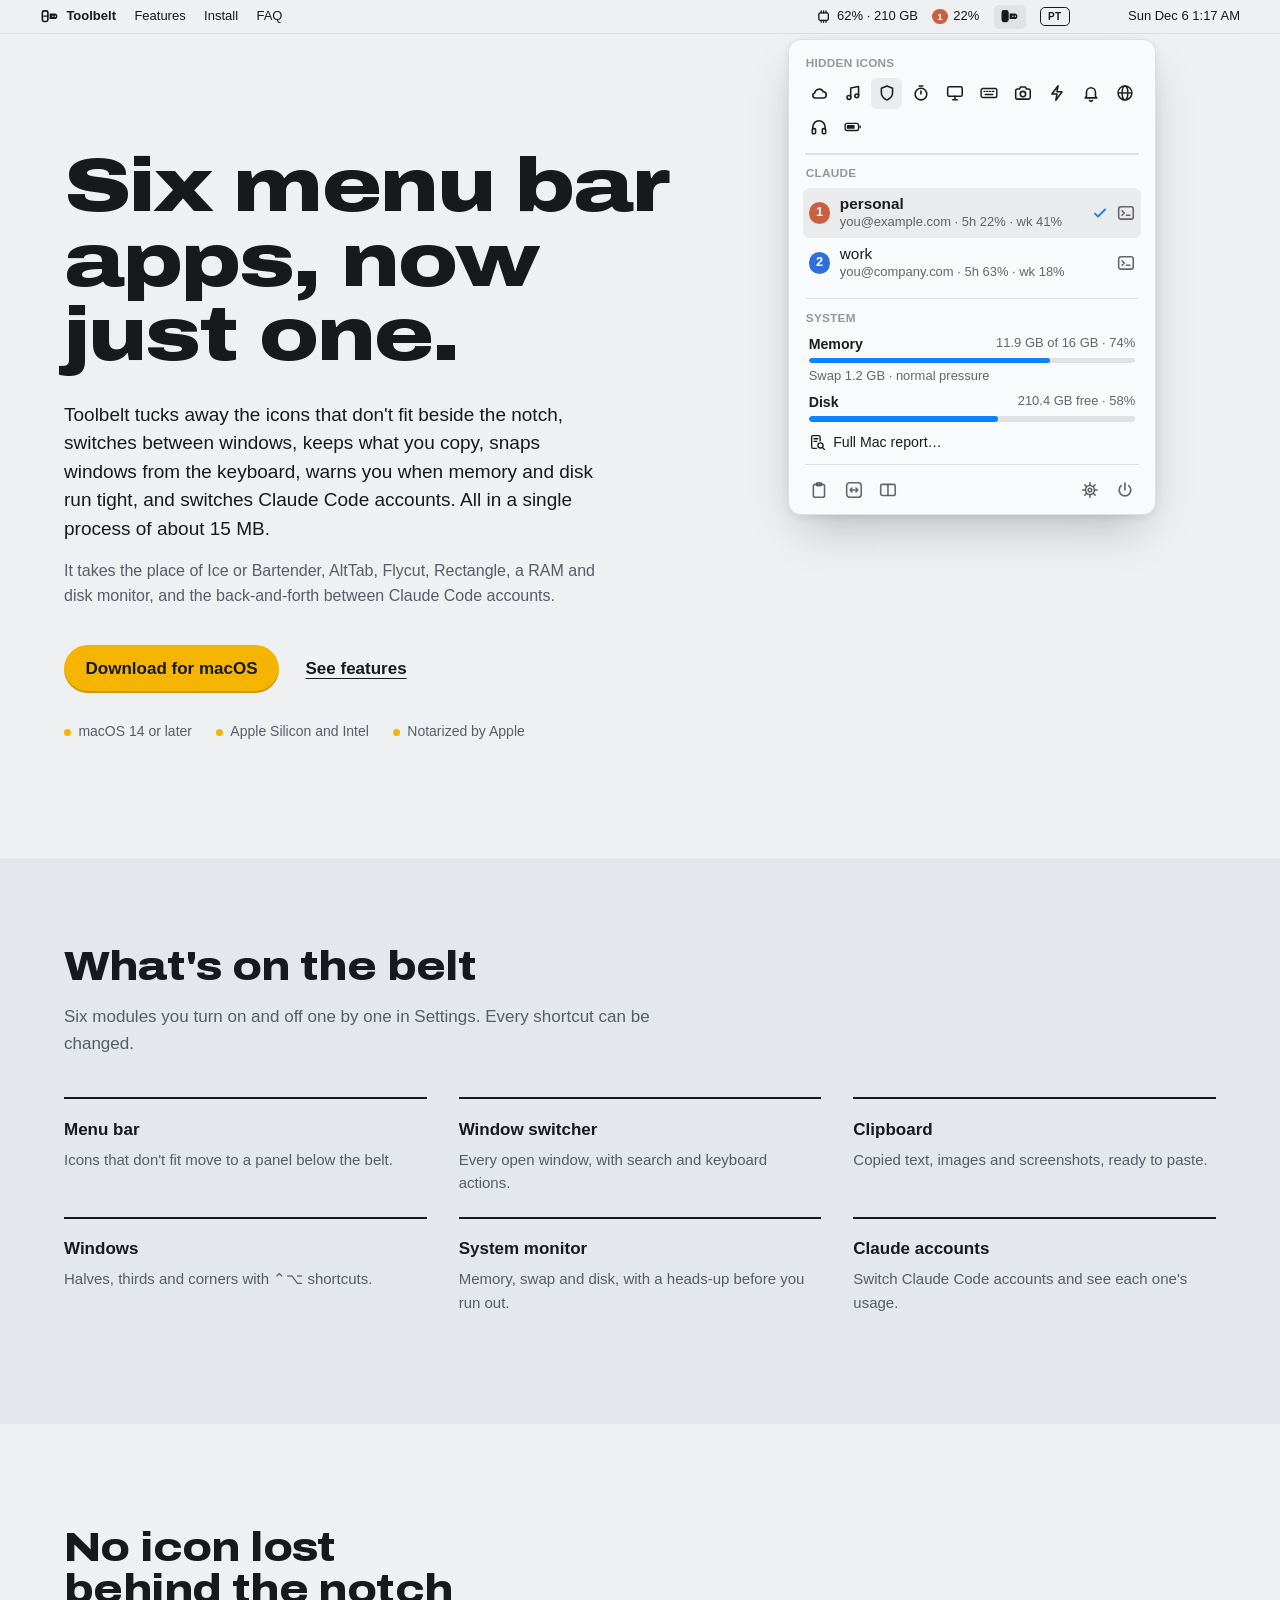
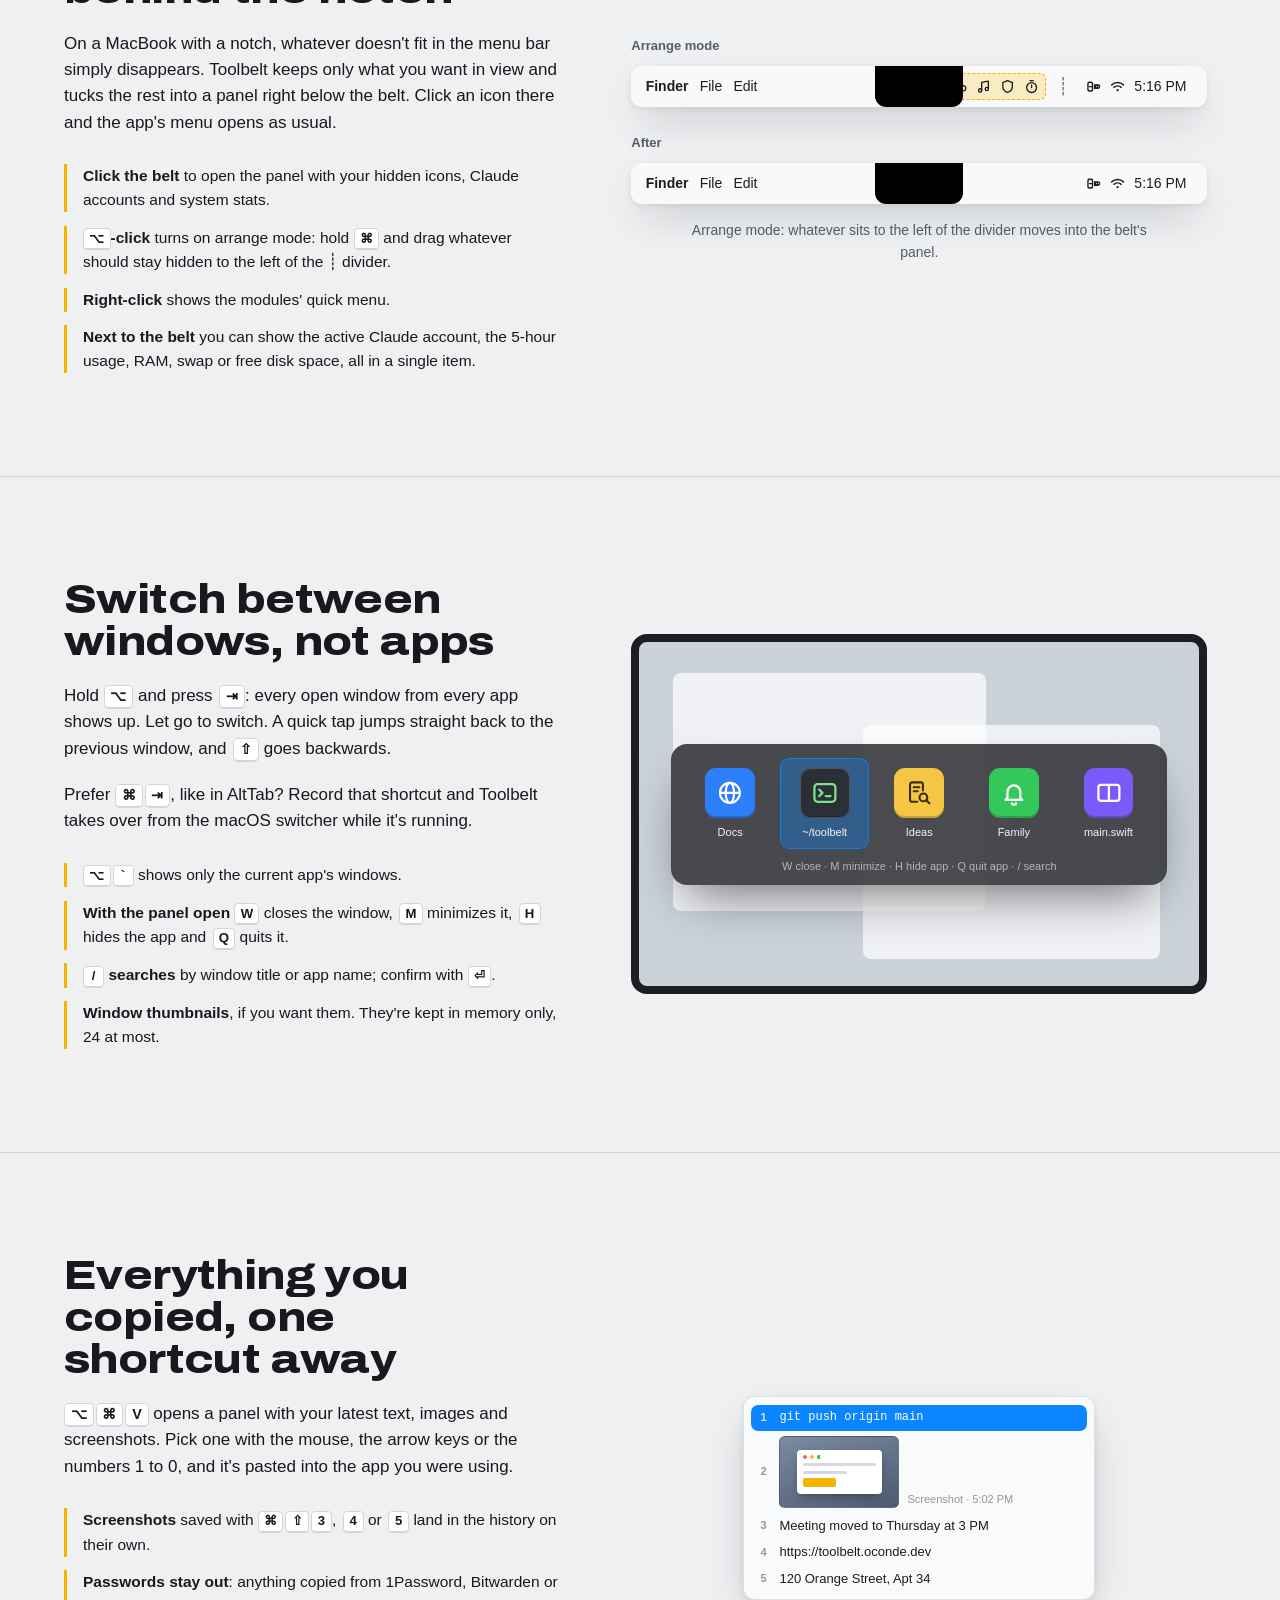
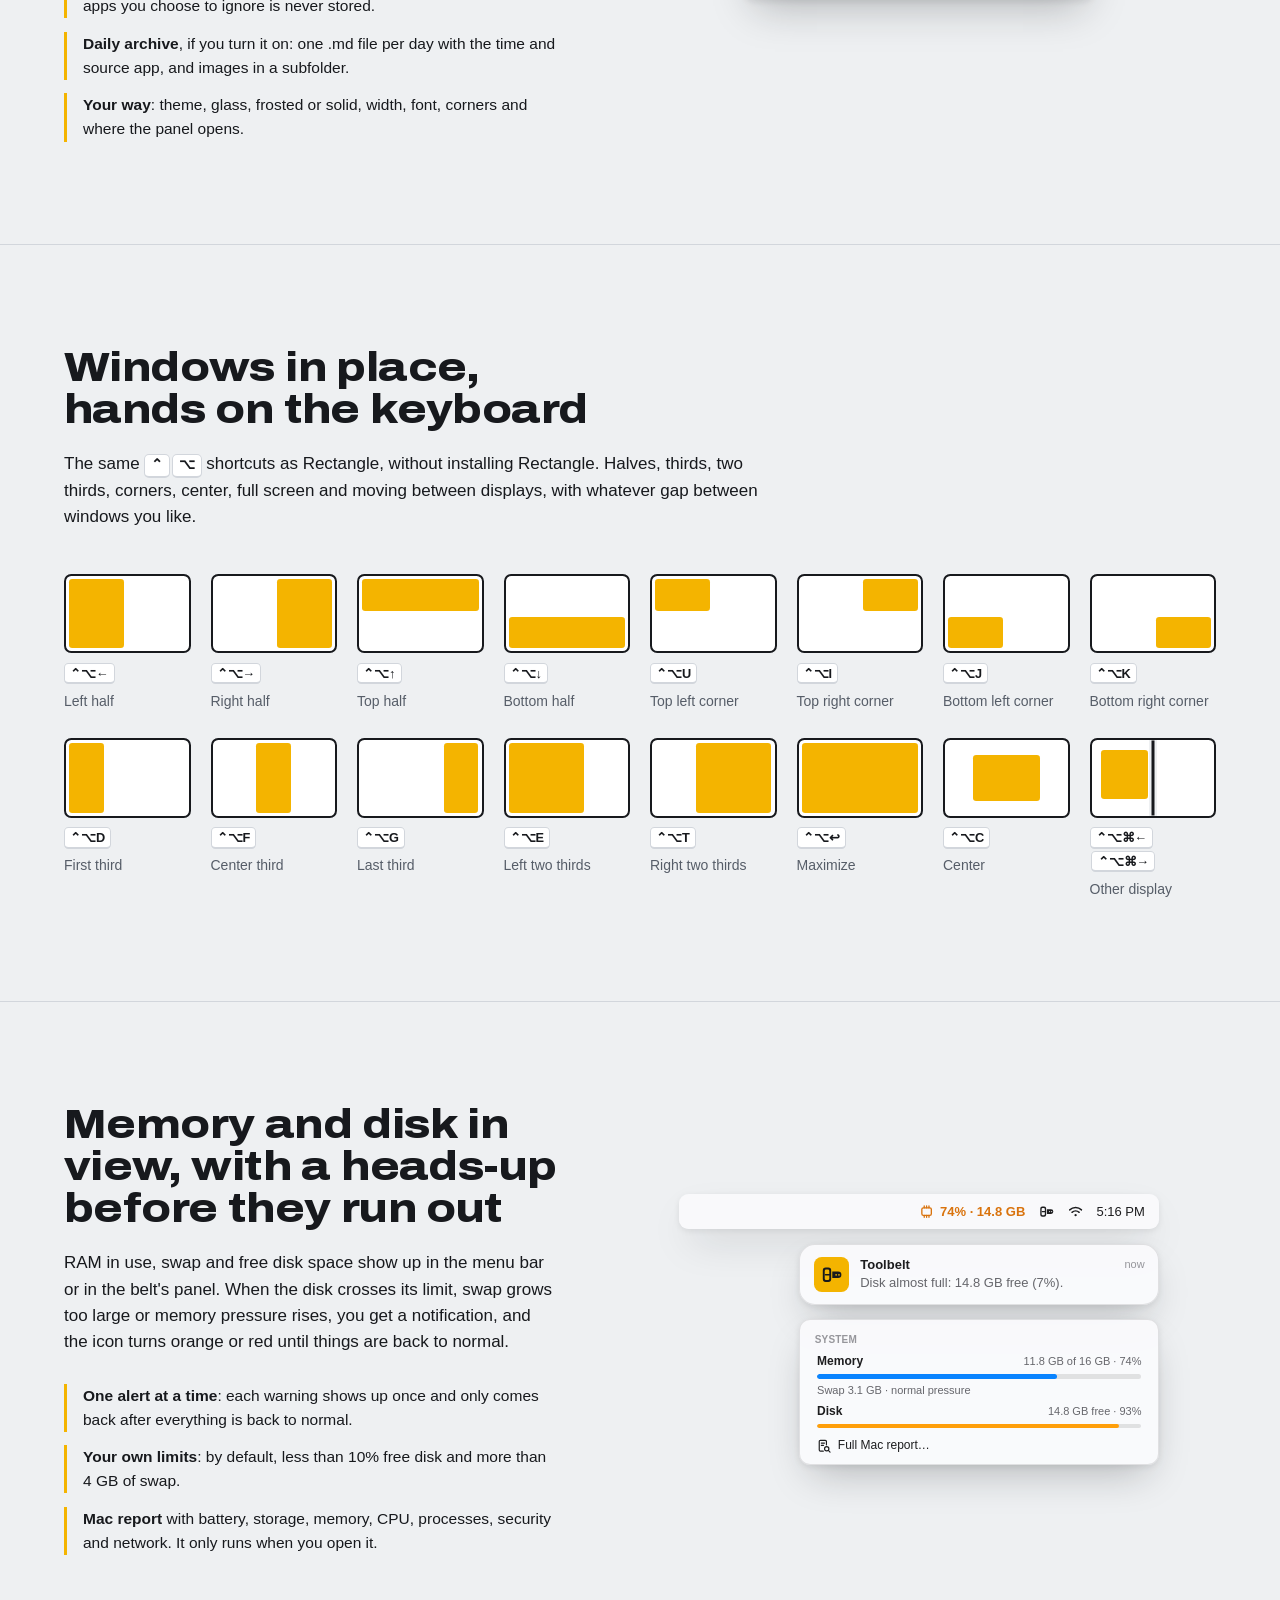
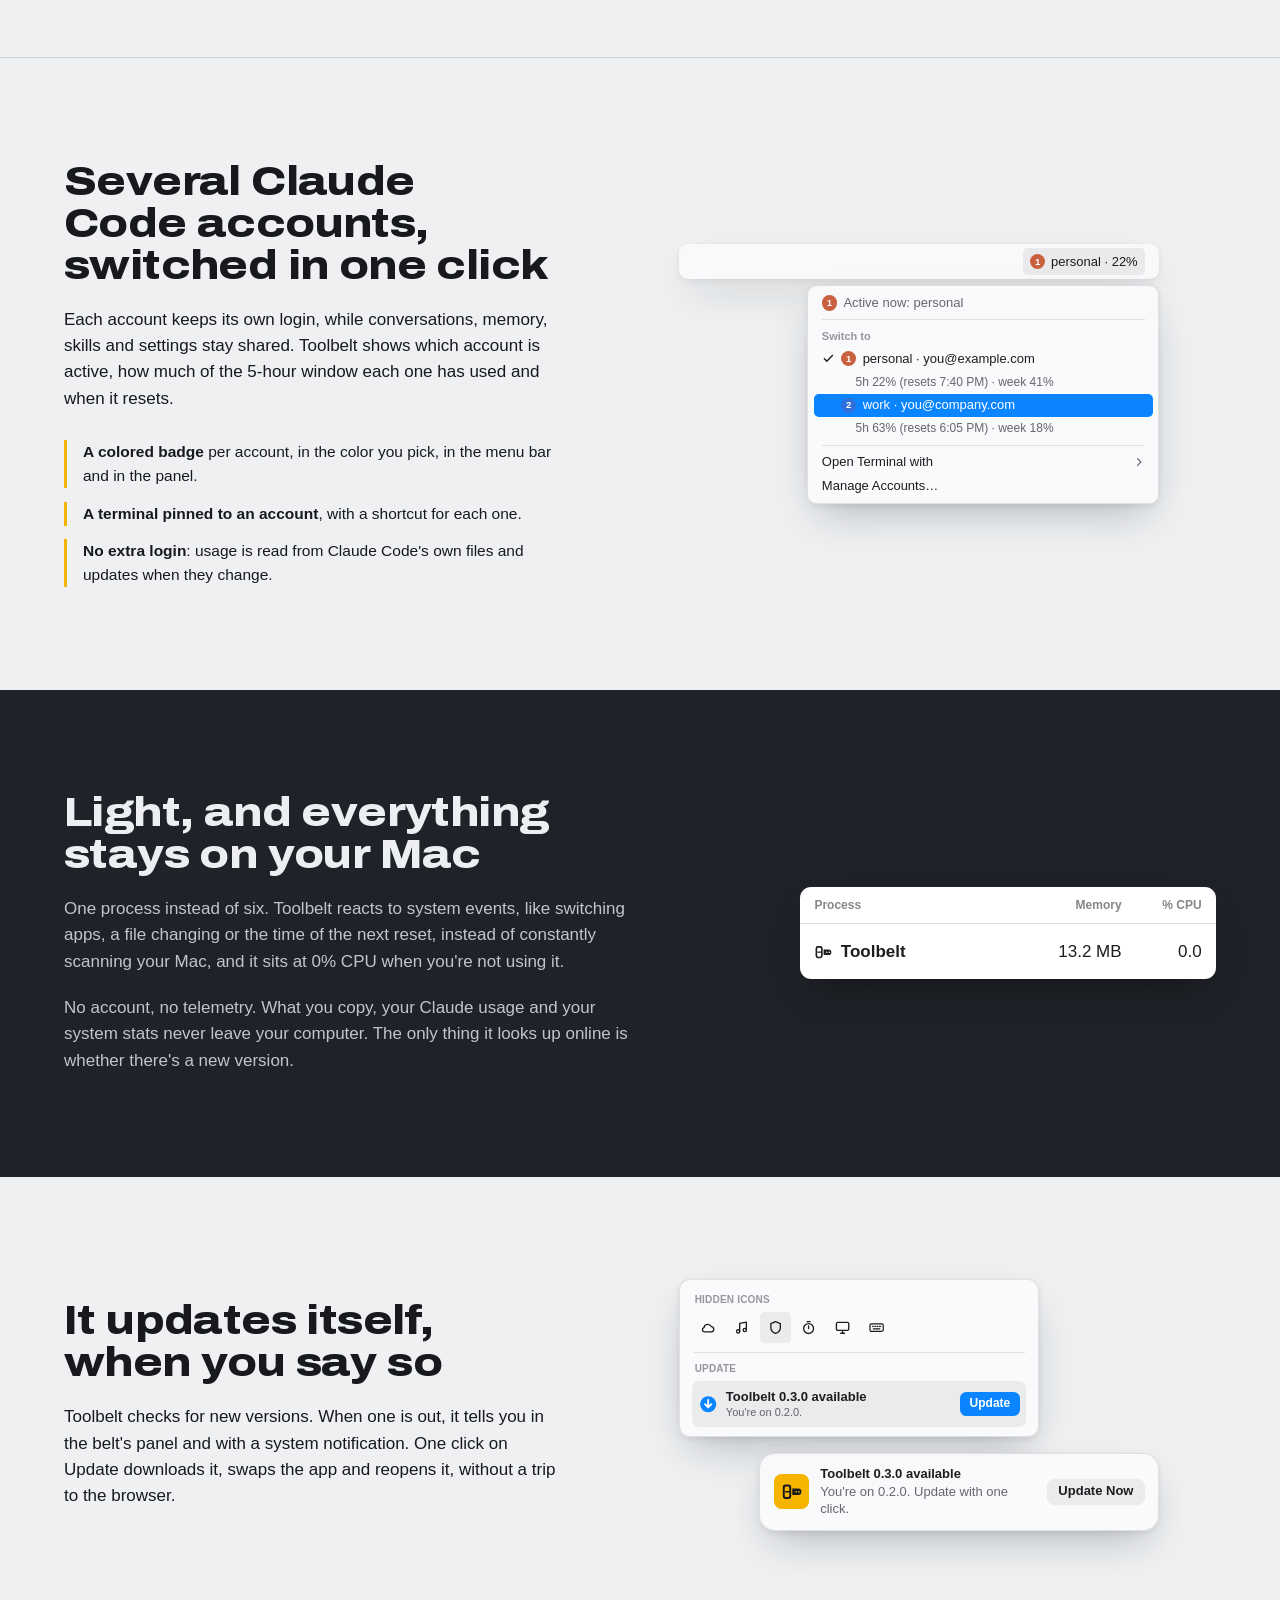
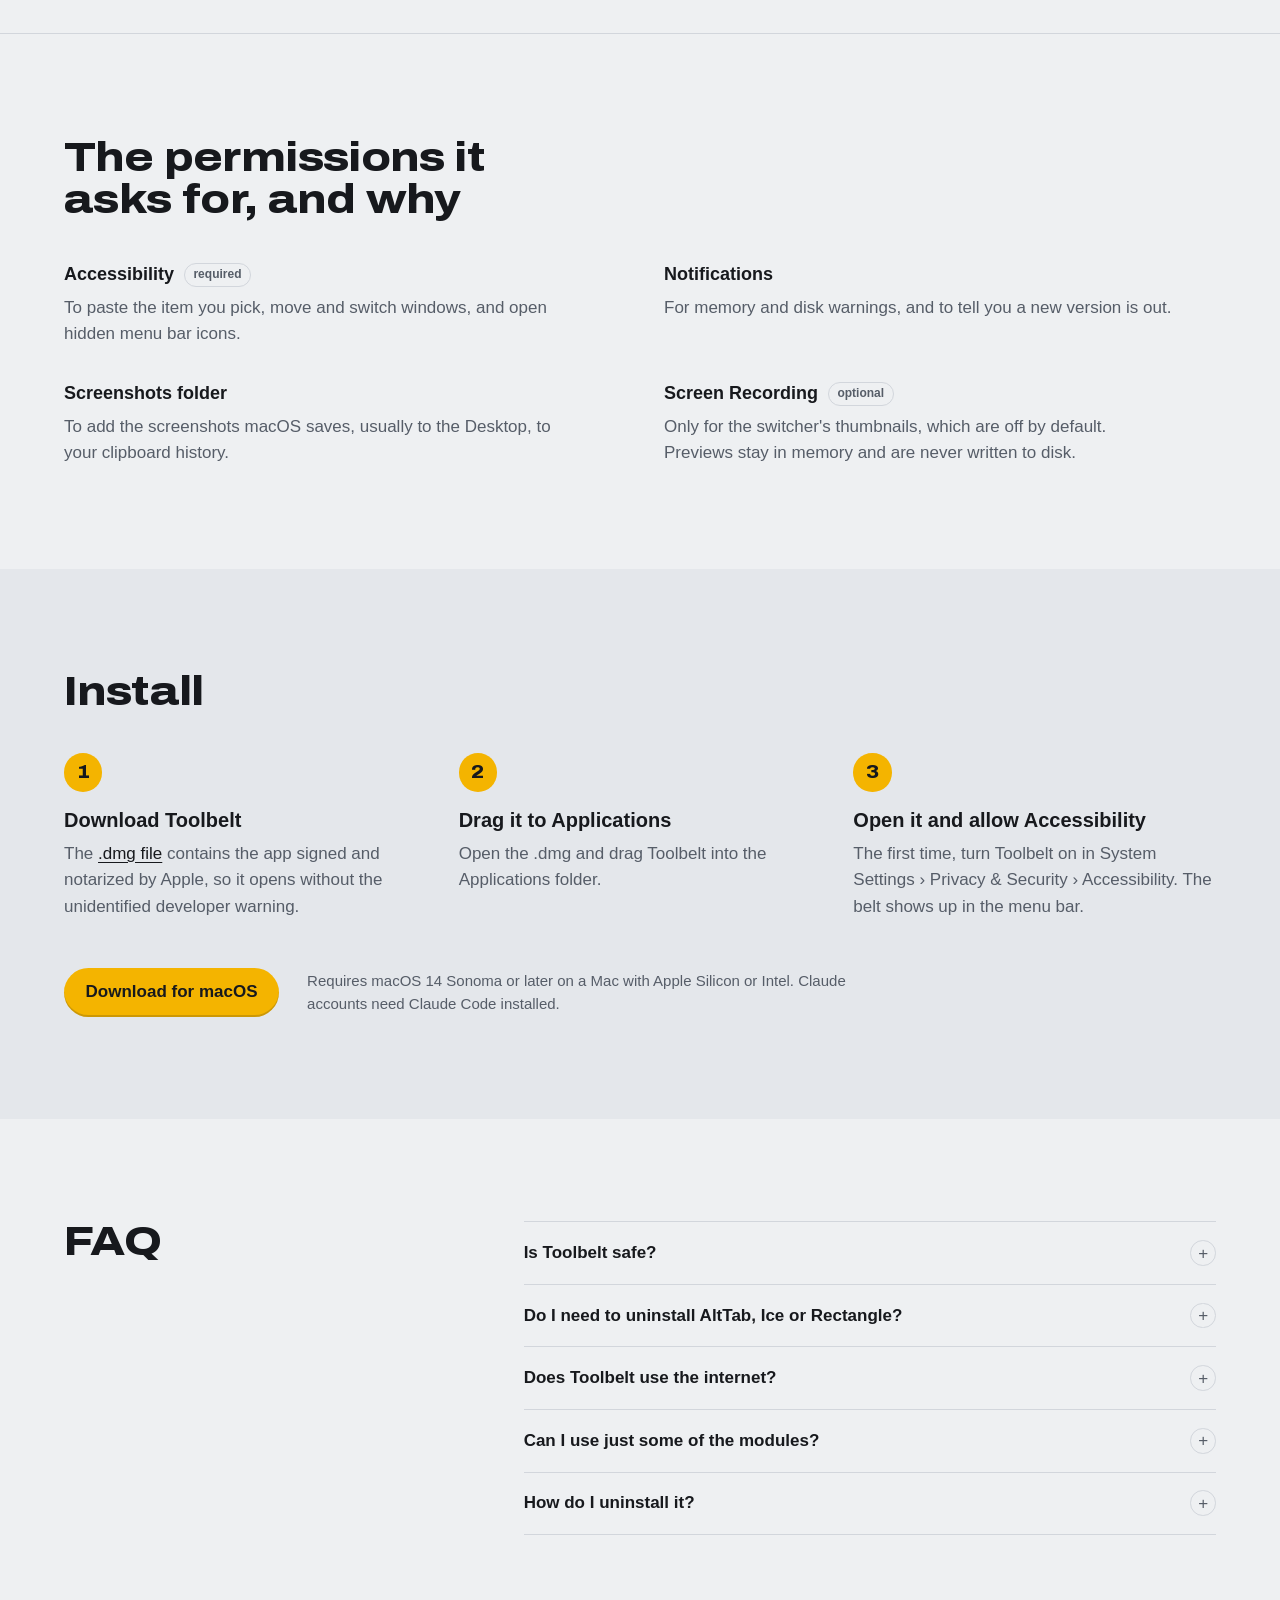
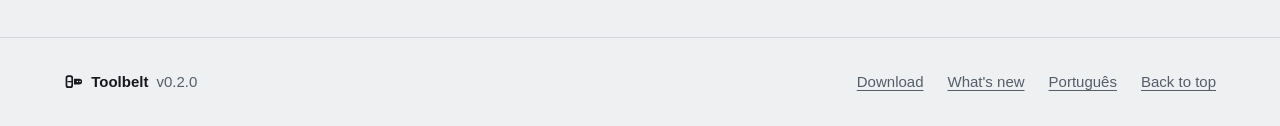
==== site/en/index.html @ acbaee14 "Add the English landing page and README Serve /en/ with hreflang alternates, a language switch on bo" ====
<!doctype html>
<html lang="en">
<head>
<meta charset="utf-8">
<meta name="viewport" content="width=device-width, initial-scale=1">
<title>Toolbelt for macOS: six menu bar utilities in one app</title>
<meta name="description" content="Toolbelt brings the menu bar tools you used to run separately into one light app: icons hidden behind the notch, a window switcher, clipboard history, window shortcuts, a memory and disk monitor, and Claude Code account switching.">
<meta name="color-scheme" content="light dark">
<meta name="theme-color" content="#EEF0F2" media="(prefers-color-scheme: light)">
<meta name="theme-color" content="#1A1C20" media="(prefers-color-scheme: dark)">
<link rel="canonical" href="https://toolbelt.oconde.dev/en/">
<link rel="alternate" hreflang="pt-BR" href="https://toolbelt.oconde.dev/">
<link rel="alternate" hreflang="en" href="https://toolbelt.oconde.dev/en/">
<link rel="alternate" hreflang="x-default" href="https://toolbelt.oconde.dev/">
<link rel="icon" href="../assets/favicon.svg" type="image/svg+xml">
<link rel="apple-touch-icon" href="../assets/app-icon.png">
<link rel="preload" href="../assets/fonts/archivo-latin.woff2" as="font" type="font/woff2" crossorigin>
<link rel="stylesheet" href="../assets/site.css">
<meta property="og:type" content="website">
<meta property="og:locale" content="en_US">
<meta property="og:locale:alternate" content="pt_BR">
<meta property="og:site_name" content="Toolbelt">
<meta property="og:url" content="https://toolbelt.oconde.dev/en/">
<meta property="og:title" content="Toolbelt: six menu bar apps, now just one">
<meta property="og:description" content="Icons hidden behind the notch, a window switcher, clipboard history, window shortcuts, a system monitor and Claude Code accounts. About 15 MB of memory, notarized by Apple.">
<meta property="og:image" content="https://toolbelt.oconde.dev/assets/og-en.png">
<meta property="og:image:width" content="1200">
<meta property="og:image:height" content="630">
<meta property="og:image:alt" content="Mac menu bar with the Toolbelt icon and its panel open.">
<meta name="twitter:card" content="summary_large_image">
<script src="../assets/site.js" defer></script>
</head>
<body>
<svg class="sprite" width="0" height="0" aria-hidden="true" focusable="false">
  <symbol id="belt-closed" viewBox="0 0 18 18">
    <path fill-rule="evenodd" d="M9.4 6.25H14.25A2.75 2.75 0 0 1 14.25 11.75H9.4Z M11.9 9a0.7 0.7 0 1 0 1.4 0a0.7 0.7 0 1 0-1.4 0Z M14.3 9a0.7 0.7 0 1 0 1.4 0a0.7 0.7 0 1 0-1.4 0Z"/>
    <path fill-rule="evenodd" d="M3.9 3H6.1A2.4 2.4 0 0 1 8.5 5.4V12.6A2.4 2.4 0 0 1 6.1 15H3.9A2.4 2.4 0 0 1 1.5 12.6V5.4A2.4 2.4 0 0 1 3.9 3Z M4.3 4.6H5.7A1.2 1.2 0 0 1 6.9 5.8V12.2A1.2 1.2 0 0 1 5.7 13.4H4.3A1.2 1.2 0 0 1 3.1 12.2V5.8A1.2 1.2 0 0 1 4.3 4.6Z"/>
    <rect x="3.1" y="8.35" width="4.6" height="1.3" rx="0.65"/>
  </symbol>
  <symbol id="belt-open" viewBox="0 0 18 18">
    <path fill-rule="evenodd" d="M9.4 6.25H14.25A2.75 2.75 0 0 1 14.25 11.75H9.4Z M11.9 9a0.7 0.7 0 1 0 1.4 0a0.7 0.7 0 1 0-1.4 0Z M14.3 9a0.7 0.7 0 1 0 1.4 0a0.7 0.7 0 1 0-1.4 0Z"/>
    <rect x="1.5" y="3" width="7" height="12" rx="2.4"/>
  </symbol>
  <symbol id="glyph-chip" viewBox="0 0 16 16"><g fill="none" stroke="currentColor" stroke-width="1.4" stroke-linecap="round"><rect x="3" y="4" width="10" height="8" rx="1.6"/><path d="M5.5 2v2M8 2v2M10.5 2v2M5.5 12v2M8 12v2M10.5 12v2"/></g></symbol>
  <symbol id="glyph-terminal" viewBox="0 0 16 16"><g fill="none" stroke="currentColor" stroke-width="1.4" stroke-linecap="round" stroke-linejoin="round"><rect x="1.5" y="2.5" width="13" height="11" rx="2"/><path d="M4.5 6l2 2-2 2M8.5 10h3"/></g></symbol>
  <symbol id="glyph-check" viewBox="0 0 16 16"><path d="M3 8.5l3 3 7-7" fill="none" stroke="currentColor" stroke-width="1.8" stroke-linecap="round" stroke-linejoin="round"/></symbol>
  <symbol id="glyph-gear" viewBox="0 0 16 16"><g fill="none" stroke="currentColor" stroke-width="1.4" stroke-linecap="round"><circle cx="8" cy="8" r="4"/><circle cx="8" cy="8" r="1.6"/><path d="M8 1.5v2M8 12.5v2M1.5 8h2M12.5 8h2M3.4 3.4l1.4 1.4M11.2 11.2l1.4 1.4M3.4 12.6l1.4-1.4M11.2 4.8l1.4-1.4"/></g></symbol>
  <symbol id="glyph-power" viewBox="0 0 16 16"><g fill="none" stroke="currentColor" stroke-width="1.5" stroke-linecap="round"><path d="M8 1.8v6"/><path d="M4.6 4.2a5.2 5.2 0 1 0 6.8 0"/></g></symbol>
  <symbol id="glyph-clipboard" viewBox="0 0 16 16"><g fill="none" stroke="currentColor" stroke-width="1.4" stroke-linejoin="round"><rect x="3" y="3" width="10" height="11.5" rx="1.6"/><rect x="5.8" y="1.5" width="4.4" height="2.8" rx="0.9"/></g></symbol>
  <symbol id="glyph-arrange" viewBox="0 0 16 16"><g fill="none" stroke="currentColor" stroke-width="1.4" stroke-linecap="round" stroke-linejoin="round"><rect x="1.5" y="1.5" width="13" height="13" rx="2.6"/><path d="M4.5 8h7M6.2 6.3L4.5 8l1.7 1.7M9.8 6.3L11.5 8 9.8 9.7"/></g></symbol>
  <symbol id="glyph-split" viewBox="0 0 16 16"><g fill="none" stroke="currentColor" stroke-width="1.4"><rect x="1.5" y="3" width="13" height="10" rx="1.6"/><path d="M8 3v10"/></g></symbol>
  <symbol id="glyph-report" viewBox="0 0 16 16"><g fill="none" stroke="currentColor" stroke-width="1.3" stroke-linecap="round"><path d="M10.5 6.5V2.8a1.3 1.3 0 0 0-1.3-1.3H3.8a1.3 1.3 0 0 0-1.3 1.3v9.4a1.3 1.3 0 0 0 1.3 1.3H7"/><path d="M4.8 4.5h3.5M4.8 7h2.5"/><circle cx="10.8" cy="10.8" r="2.4"/><path d="M12.6 12.6l1.9 1.9"/></g></symbol>
  <symbol id="glyph-wifi" viewBox="0 0 16 16"><g fill="none" stroke="currentColor" stroke-width="1.5" stroke-linecap="round"><path d="M1.8 6.2a9 9 0 0 1 12.4 0"/><path d="M4.2 8.8a5.6 5.6 0 0 1 7.6 0"/></g><circle cx="8" cy="11.8" r="1.2" fill="currentColor"/></symbol>
  <symbol id="glyph-battery" viewBox="0 0 16 16"><g fill="none" stroke="currentColor" stroke-width="1.2"><rect x="1" y="4.8" width="12" height="6.4" rx="1.8"/></g><rect x="13.8" y="6.8" width="1.2" height="2.4" rx="0.5" fill="currentColor"/><rect x="2.5" y="6.3" width="7" height="3.4" rx="0.8" fill="currentColor"/></symbol>
  <symbol id="glyph-cloud" viewBox="0 0 16 16"><path d="M4.6 12.5h7a2.8 2.8 0 0 0 .2-5.6A4 4 0 0 0 4.2 8a2.3 2.3 0 0 0 .4 4.5Z" fill="none" stroke="currentColor" stroke-width="1.4" stroke-linejoin="round"/></symbol>
  <symbol id="glyph-music" viewBox="0 0 16 16"><g fill="none" stroke="currentColor" stroke-width="1.4" stroke-linejoin="round"><path d="M6 12V3.6l7-1.4v8.4"/><circle cx="4.4" cy="12" r="1.7"/><circle cx="11.4" cy="10.6" r="1.7"/></g></symbol>
  <symbol id="glyph-shield" viewBox="0 0 16 16"><path d="M8 1.8l5 2v4c0 3.2-2.2 5.3-5 6.4-2.8-1.1-5-3.2-5-6.4v-4Z" fill="none" stroke="currentColor" stroke-width="1.4" stroke-linejoin="round"/></symbol>
  <symbol id="glyph-timer" viewBox="0 0 16 16"><g fill="none" stroke="currentColor" stroke-width="1.4" stroke-linecap="round"><circle cx="8" cy="9" r="5.2"/><path d="M8 9V6.2M6.4 1.8h3.2"/></g></symbol>
  <symbol id="glyph-display" viewBox="0 0 16 16"><g fill="none" stroke="currentColor" stroke-width="1.4" stroke-linecap="round"><rect x="1.5" y="2.5" width="13" height="8.5" rx="1.5"/><path d="M6 14h4M8 11v3"/></g></symbol>
  <symbol id="glyph-keyboard" viewBox="0 0 16 16"><g fill="none" stroke="currentColor" stroke-width="1.3" stroke-linecap="round"><rect x="1" y="4" width="14" height="8" rx="1.6"/><path d="M3.6 6.6h.8M6 6.6h.8M8.4 6.6h.8M10.8 6.6h1.4M4.6 9.4h6.8"/></g></symbol>
  <symbol id="glyph-camera" viewBox="0 0 16 16"><g fill="none" stroke="currentColor" stroke-width="1.4" stroke-linejoin="round"><path d="M1.5 6a1.5 1.5 0 0 1 1.5-1.5h1.8l1-1.8h4.4l1 1.8H13A1.5 1.5 0 0 1 14.5 6v6a1.5 1.5 0 0 1-1.5 1.5H3A1.5 1.5 0 0 1 1.5 12Z"/><circle cx="8" cy="9" r="2.4"/></g></symbol>
  <symbol id="glyph-download" viewBox="0 0 16 16"><circle cx="8" cy="8" r="7" fill="currentColor"/><path d="M8 4.2v6.4M5.2 8l2.8 2.8L10.8 8" fill="none" stroke="#fff" stroke-width="1.6" stroke-linecap="round" stroke-linejoin="round"/></symbol>
  <symbol id="glyph-bolt" viewBox="0 0 16 16"><path d="M9 1.5L3.5 9H8l-1 5.5L12.5 7H8Z" fill="none" stroke="currentColor" stroke-width="1.4" stroke-linejoin="round"/></symbol>
  <symbol id="glyph-bell" viewBox="0 0 16 16"><g fill="none" stroke="currentColor" stroke-width="1.4" stroke-linejoin="round"><path d="M4 11V7.4a4 4 0 0 1 8 0V11l1.2 1.4H2.8Z"/><path d="M6.6 14a1.4 1.4 0 0 0 2.8 0"/></g></symbol>
  <symbol id="glyph-globe" viewBox="0 0 16 16"><g fill="none" stroke="currentColor" stroke-width="1.3"><circle cx="8" cy="8" r="6.2"/><ellipse cx="8" cy="8" rx="2.6" ry="6.2"/><path d="M1.8 8h12.4"/></g></symbol>
  <symbol id="glyph-headphones" viewBox="0 0 16 16"><g fill="none" stroke="currentColor" stroke-width="1.4" stroke-linejoin="round"><path d="M2.5 10.5V8a5.5 5.5 0 0 1 11 0v2.5"/><rect x="2" y="9.5" width="3" height="4.5" rx="1"/><rect x="11" y="9.5" width="3" height="4.5" rx="1"/></g></symbol>
  <symbol id="glyph-chevron" viewBox="0 0 16 16"><path d="M6 3.5L10.5 8 6 12.5" fill="none" stroke="currentColor" stroke-width="1.6" stroke-linecap="round" stroke-linejoin="round"/></symbol>
</svg>

<a class="skip-link" href="#content">Skip to content</a>

<header class="menubar">
  <nav class="menubar__menus" aria-label="Page sections">
    <a class="menubar__app" href="#top"><svg class="menubar__app-icon" aria-hidden="true"><use href="#belt-closed"/></svg><span>Toolbelt</span></a>
    <a class="menubar__link" href="#features">Features</a>
    <a class="menubar__link" href="#install">Install</a>
    <a class="menubar__link" href="#faq">FAQ</a>
  </nav>
  <div class="menubar__status">
    <span class="status-item status-item--monitor" aria-hidden="true"><svg class="status-item__glyph"><use href="#glyph-chip"/></svg>62% · 210 GB</span>
    <span class="status-item status-item--claude" aria-hidden="true"><span class="account-badge account-badge--one account-badge--small">1</span>22%</span>
    <button class="status-item status-item--belt" type="button" aria-expanded="true" aria-controls="hero-panel" aria-label="Show or hide the Toolbelt panel">
      <svg class="status-item__belt" aria-hidden="true"><use href="#belt-open"/></svg>
    </button>
    <a class="status-item status-item--language" href="/" hreflang="pt-BR" lang="pt-BR" aria-label="Ler em português" title="Ler em português">PT</a>
    <span class="status-item status-item--clock" id="menubar-clock" aria-hidden="true">Thu Oct 22 5:16 PM</span>
  </div>
</header>

<main id="top">
  <section class="hero" aria-labelledby="hero-title">
    <div class="hero__copy" id="content">
      <h1 class="hero__title" id="hero-title">Six menu bar apps, now just one.</h1>
      <p class="hero__lead">Toolbelt tucks away the icons that don't fit beside the notch, switches between windows, keeps what you copy, snaps windows from the keyboard, warns you when memory and disk run tight, and switches Claude Code accounts. All in a single process of about 15 MB.</p>
      <p class="hero__replaces">It takes the place of Ice or Bartender, AltTab, Flycut, Rectangle, a RAM and disk monitor, and the back-and-forth between Claude Code accounts.</p>
      <div class="hero__actions">
        <a class="button button--primary" href="/download">Download for macOS</a>
        <a class="button button--quiet" href="#features">See features</a>
      </div>
      <ul class="hero__facts">
        <li>macOS 14 or later</li>
        <li>Apple Silicon and Intel</li>
        <li>Notarized by Apple</li>
      </ul>
    </div>

    <div class="hero__stage">
      <div class="mac-panel" id="hero-panel" role="img" aria-label="Toolbelt panel open below the belt: hidden menu bar icons, Claude accounts with each one's usage, and the Mac's memory and disk.">
        <p class="mac-panel__label">Hidden icons</p>
        <div class="mac-panel__extras">
          <span><svg><use href="#glyph-cloud"/></svg></span>
          <span><svg><use href="#glyph-music"/></svg></span>
          <span><svg><use href="#glyph-shield"/></svg></span>
          <span><svg><use href="#glyph-timer"/></svg></span>
          <span><svg><use href="#glyph-display"/></svg></span>
          <span><svg><use href="#glyph-keyboard"/></svg></span>
          <span><svg><use href="#glyph-camera"/></svg></span>
          <span><svg><use href="#glyph-bolt"/></svg></span>
          <span><svg><use href="#glyph-bell"/></svg></span>
          <span><svg><use href="#glyph-globe"/></svg></span>
          <span><svg><use href="#glyph-headphones"/></svg></span>
          <span><svg><use href="#glyph-battery"/></svg></span>
        </div>
        <div class="mac-panel__divider"></div>
        <p class="mac-panel__label">Claude</p>
        <div class="panel-account panel-account--active">
          <span class="account-badge account-badge--one">1</span>
          <span class="panel-account__text"><strong>personal</strong><span>you@example.com · 5h 22% · wk 41%</span></span>
          <svg class="panel-account__check"><use href="#glyph-check"/></svg>
          <svg class="panel-account__terminal"><use href="#glyph-terminal"/></svg>
        </div>
        <div class="panel-account">
          <span class="account-badge account-badge--two">2</span>
          <span class="panel-account__text"><span class="panel-account__name">work</span><span>you@company.com · 5h 63% · wk 18%</span></span>
          <svg class="panel-account__terminal"><use href="#glyph-terminal"/></svg>
        </div>
        <div class="mac-panel__divider"></div>
        <p class="mac-panel__label">System</p>
        <div class="panel-meter">
          <div class="panel-meter__line"><span class="panel-meter__title">Memory</span><span class="panel-meter__value">11.9 GB of 16 GB · 74%</span></div>
          <div class="panel-meter__track"><span style="--ratio: 0.74"></span></div>
        </div>
        <p class="panel-note">Swap 1.2 GB · normal pressure</p>
        <div class="panel-meter">
          <div class="panel-meter__line"><span class="panel-meter__title">Disk</span><span class="panel-meter__value">210.4 GB free · 58%</span></div>
          <div class="panel-meter__track"><span style="--ratio: 0.58"></span></div>
        </div>
        <p class="panel-report"><svg><use href="#glyph-report"/></svg>Full Mac report…</p>
        <div class="mac-panel__divider"></div>
        <div class="mac-panel__footer">
          <span><svg><use href="#glyph-clipboard"/></svg></span>
          <span><svg><use href="#glyph-arrange"/></svg></span>
          <span><svg><use href="#glyph-split"/></svg></span>
          <span class="mac-panel__spacer"></span>
          <span><svg><use href="#glyph-gear"/></svg></span>
          <span><svg><use href="#glyph-power"/></svg></span>
        </div>
      </div>
    </div>
  </section>

  <section class="overview" id="features" aria-labelledby="overview-title">
    <div class="container">
      <h2 class="section-title" id="overview-title">What's on the belt</h2>
      <p class="section-lead">Six modules you turn on and off one by one in Settings. Every shortcut can be changed.</p>
      <ul class="overview__list">
        <li><a href="#menu-bar"><strong>Menu bar</strong><span>Icons that don't fit move to a panel below the belt.</span></a></li>
        <li><a href="#window-switcher"><strong>Window switcher</strong><span>Every open window, with search and keyboard actions.</span></a></li>
        <li><a href="#clipboard"><strong>Clipboard</strong><span>Copied text, images and screenshots, ready to paste.</span></a></li>
        <li><a href="#windows"><strong>Windows</strong><span>Halves, thirds and corners with ⌃⌥ shortcuts.</span></a></li>
        <li><a href="#monitor"><strong>System monitor</strong><span>Memory, swap and disk, with a heads-up before you run out.</span></a></li>
        <li><a href="#claude"><strong>Claude accounts</strong><span>Switch Claude Code accounts and see each one's usage.</span></a></li>
      </ul>
    </div>
  </section>

  <section class="feature" id="menu-bar" aria-labelledby="menubar-title">
    <div class="container feature__grid">
      <div class="feature__copy">
        <h2 class="section-title" id="menubar-title">No icon lost behind the notch</h2>
        <p>On a MacBook with a notch, whatever doesn't fit in the menu bar simply disappears. Toolbelt keeps only what you want in view and tucks the rest into a panel right below the belt. Click an icon there and the app's menu opens as usual.</p>
        <ul class="feature__points">
          <li><span class="feature__key">Click the belt</span> to open the panel with your hidden icons, Claude accounts and system stats.</li>
          <li><span class="feature__key"><kbd>⌥</kbd>-click</span> turns on arrange mode: hold <kbd>⌘</kbd> and drag whatever should stay hidden to the left of the ┊ divider.</li>
          <li><span class="feature__key">Right-click</span> shows the modules' quick menu.</li>
          <li><span class="feature__key">Next to the belt</span> you can show the active Claude account, the 5-hour usage, RAM, swap or free disk space, all in a single item.</li>
        </ul>
      </div>
      <figure class="feature__art">
        <div class="arrange-bar" role="img" aria-label="Two menu bars. The first is in arrange mode: icons to the left of the divider go to the panel. The second shows the bar afterwards: only the belt, Wi-Fi and the clock to the right of the notch.">
          <p class="arrange-bar__caption">Arrange mode</p>
          <div class="arrange-bar__strip">
            <span class="arrange-bar__menus"><b>Finder</b><span>File</span><span>Edit</span></span>
            <span class="arrange-bar__notch"></span>
            <span class="arrange-bar__hidden">
              <svg><use href="#glyph-cloud"/></svg>
              <svg><use href="#glyph-music"/></svg>
              <svg><use href="#glyph-shield"/></svg>
              <svg><use href="#glyph-timer"/></svg>
            </span>
            <span class="arrange-bar__divider">┊</span>
            <span class="arrange-bar__visible">
              <svg><use href="#belt-closed"/></svg>
              <svg><use href="#glyph-wifi"/></svg>
              <span>5:16 PM</span>
            </span>
          </div>
          <p class="arrange-bar__caption">After</p>
          <div class="arrange-bar__strip">
            <span class="arrange-bar__menus"><b>Finder</b><span>File</span><span>Edit</span></span>
            <span class="arrange-bar__notch"></span>
            <span class="arrange-bar__visible arrange-bar__visible--after">
              <svg><use href="#belt-closed"/></svg>
              <svg><use href="#glyph-wifi"/></svg>
              <span>5:16 PM</span>
            </span>
          </div>
        </div>
        <figcaption>Arrange mode: whatever sits to the left of the divider moves into the belt's panel.</figcaption>
      </figure>
    </div>
  </section>

  <section class="feature" id="window-switcher" aria-labelledby="switcher-title">
    <div class="container feature__grid">
      <div class="feature__copy">
        <h2 class="section-title" id="switcher-title">Switch between windows, not apps</h2>
        <p>Hold <kbd>⌥</kbd> and press <kbd>⇥</kbd>: every open window from every app shows up. Let go to switch. A quick tap jumps straight back to the previous window, and <kbd>⇧</kbd> goes backwards.</p>
        <p>Prefer <kbd>⌘</kbd><kbd>⇥</kbd>, like in AltTab? Record that shortcut and Toolbelt takes over from the macOS switcher while it's running.</p>
        <ul class="feature__points">
          <li><span class="feature__key"><kbd>⌥</kbd><kbd>`</kbd></span> shows only the current app's windows.</li>
          <li><span class="feature__key">With the panel open</span> <kbd>W</kbd> closes the window, <kbd>M</kbd> minimizes it, <kbd>H</kbd> hides the app and <kbd>Q</kbd> quits it.</li>
          <li><span class="feature__key"><kbd>/</kbd> searches</span> by window title or app name; confirm with <kbd>⏎</kbd>.</li>
          <li><span class="feature__key">Window thumbnails</span>, if you want them. They're kept in memory only, 24 at most.</li>
        </ul>
      </div>
      <figure class="feature__art">
        <div class="screen" role="img" aria-label="Window switcher open in the middle of the screen, with five windows from different apps and the second one selected.">
          <span class="screen__window screen__window--back"></span>
          <span class="screen__window screen__window--front"></span>
          <div class="switcher">
            <div class="switcher__tiles">
              <span class="switcher__tile"><span class="app-icon app-icon--browser"><svg><use href="#glyph-globe"/></svg></span><span class="switcher__title">Docs</span></span>
              <span class="switcher__tile switcher__tile--selected"><span class="app-icon app-icon--terminal"><svg><use href="#glyph-terminal"/></svg></span><span class="switcher__title">~/toolbelt</span></span>
              <span class="switcher__tile"><span class="app-icon app-icon--notes"><svg><use href="#glyph-report"/></svg></span><span class="switcher__title">Ideas</span></span>
              <span class="switcher__tile"><span class="app-icon app-icon--chat"><svg><use href="#glyph-bell"/></svg></span><span class="switcher__title">Family</span></span>
              <span class="switcher__tile"><span class="app-icon app-icon--code"><svg><use href="#glyph-split"/></svg></span><span class="switcher__title">main.swift</span></span>
            </div>
            <p class="switcher__hints">W close · M minimize · H hide app · Q quit app · / search</p>
          </div>
        </div>
      </figure>
    </div>
  </section>

  <section class="feature" id="clipboard" aria-labelledby="clipboard-title">
    <div class="container feature__grid">
      <div class="feature__copy">
        <h2 class="section-title" id="clipboard-title">Everything you copied, one shortcut away</h2>
        <p><kbd>⌥</kbd><kbd>⌘</kbd><kbd>V</kbd> opens a panel with your latest text, images and screenshots. Pick one with the mouse, the arrow keys or the numbers 1 to 0, and it's pasted into the app you were using.</p>
        <ul class="feature__points">
          <li><span class="feature__key">Screenshots</span> saved with <kbd>⌘</kbd><kbd>⇧</kbd><kbd>3</kbd>, <kbd>4</kbd> or <kbd>5</kbd> land in the history on their own.</li>
          <li><span class="feature__key">Passwords stay out</span>: anything copied from 1Password, Bitwarden or apps you choose to ignore is never stored.</li>
          <li><span class="feature__key">Daily archive</span>, if you turn it on: one .md file per day with the time and source app, and images in a subfolder.</li>
          <li><span class="feature__key">Your way</span>: theme, glass, frosted or solid, width, font, corners and where the panel opens.</li>
        </ul>
      </div>
      <figure class="feature__art">
        <div class="clip-panel" role="img" aria-label="Clipboard panel with five numbered items: a command, a screenshot, a note, a link and an address.">
          <div class="clip-panel__row clip-panel__row--selected"><span class="clip-panel__number">1</span><span class="clip-panel__text clip-panel__text--code">git push origin main</span></div>
          <div class="clip-panel__row clip-panel__row--image"><span class="clip-panel__number">2</span><span class="clip-panel__shot"><span class="clip-panel__shot-window"><span class="clip-panel__shot-dots"></span><span class="clip-panel__shot-line"></span><span class="clip-panel__shot-line clip-panel__shot-line--short"></span><span class="clip-panel__shot-mark"></span></span></span><span class="clip-panel__meta">Screenshot · 5:02 PM</span></div>
          <div class="clip-panel__row"><span class="clip-panel__number">3</span><span class="clip-panel__text">Meeting moved to Thursday at 3 PM</span></div>
          <div class="clip-panel__row"><span class="clip-panel__number">4</span><span class="clip-panel__text">https://toolbelt.oconde.dev</span></div>
          <div class="clip-panel__row"><span class="clip-panel__number">5</span><span class="clip-panel__text">120 Orange Street, Apt 34</span></div>
        </div>
      </figure>
    </div>
  </section>

  <section class="feature feature--wide" id="windows" aria-labelledby="windows-title">
    <div class="container">
      <div class="feature__copy feature__copy--wide">
        <h2 class="section-title" id="windows-title">Windows in place, hands on the keyboard</h2>
        <p>The same <kbd>⌃</kbd><kbd>⌥</kbd> shortcuts as Rectangle, without installing Rectangle. Halves, thirds, two thirds, corners, center, full screen and moving between displays, with whatever gap between windows you like.</p>
      </div>
      <ul class="layouts" aria-label="Window shortcuts">
        <li><span class="mini-screen"><span style="--x:.0;--y:0;--w:.5;--h:1"></span></span><span class="layouts__keys"><kbd>⌃⌥←</kbd></span><span class="layouts__name">Left half</span></li>
        <li><span class="mini-screen"><span style="--x:.5;--y:0;--w:.5;--h:1"></span></span><span class="layouts__keys"><kbd>⌃⌥→</kbd></span><span class="layouts__name">Right half</span></li>
        <li><span class="mini-screen"><span style="--x:0;--y:0;--w:1;--h:.5"></span></span><span class="layouts__keys"><kbd>⌃⌥↑</kbd></span><span class="layouts__name">Top half</span></li>
        <li><span class="mini-screen"><span style="--x:0;--y:.5;--w:1;--h:.5"></span></span><span class="layouts__keys"><kbd>⌃⌥↓</kbd></span><span class="layouts__name">Bottom half</span></li>
        <li><span class="mini-screen"><span style="--x:0;--y:0;--w:.5;--h:.5"></span></span><span class="layouts__keys"><kbd>⌃⌥U</kbd></span><span class="layouts__name">Top left corner</span></li>
        <li><span class="mini-screen"><span style="--x:.5;--y:0;--w:.5;--h:.5"></span></span><span class="layouts__keys"><kbd>⌃⌥I</kbd></span><span class="layouts__name">Top right corner</span></li>
        <li><span class="mini-screen"><span style="--x:0;--y:.5;--w:.5;--h:.5"></span></span><span class="layouts__keys"><kbd>⌃⌥J</kbd></span><span class="layouts__name">Bottom left corner</span></li>
        <li><span class="mini-screen"><span style="--x:.5;--y:.5;--w:.5;--h:.5"></span></span><span class="layouts__keys"><kbd>⌃⌥K</kbd></span><span class="layouts__name">Bottom right corner</span></li>
        <li><span class="mini-screen"><span style="--x:0;--y:0;--w:.3333;--h:1"></span></span><span class="layouts__keys"><kbd>⌃⌥D</kbd></span><span class="layouts__name">First third</span></li>
        <li><span class="mini-screen"><span style="--x:.3333;--y:0;--w:.3334;--h:1"></span></span><span class="layouts__keys"><kbd>⌃⌥F</kbd></span><span class="layouts__name">Center third</span></li>
        <li><span class="mini-screen"><span style="--x:.6667;--y:0;--w:.3333;--h:1"></span></span><span class="layouts__keys"><kbd>⌃⌥G</kbd></span><span class="layouts__name">Last third</span></li>
        <li><span class="mini-screen"><span style="--x:0;--y:0;--w:.6667;--h:1"></span></span><span class="layouts__keys"><kbd>⌃⌥E</kbd></span><span class="layouts__name">Left two thirds</span></li>
        <li><span class="mini-screen"><span style="--x:.3333;--y:0;--w:.6667;--h:1"></span></span><span class="layouts__keys"><kbd>⌃⌥T</kbd></span><span class="layouts__name">Right two thirds</span></li>
        <li><span class="mini-screen"><span style="--x:0;--y:0;--w:1;--h:1"></span></span><span class="layouts__keys"><kbd>⌃⌥↩</kbd></span><span class="layouts__name">Maximize</span></li>
        <li><span class="mini-screen"><span style="--x:.2;--y:.15;--w:.6;--h:.7"></span></span><span class="layouts__keys"><kbd>⌃⌥C</kbd></span><span class="layouts__name">Center</span></li>
        <li><span class="mini-screen mini-screen--pair"><span></span></span><span class="layouts__keys"><kbd>⌃⌥⌘←</kbd> <kbd>⌃⌥⌘→</kbd></span><span class="layouts__name">Other display</span></li>
      </ul>
    </div>
  </section>

  <section class="feature" id="monitor" aria-labelledby="monitor-title">
    <div class="container feature__grid">
      <div class="feature__copy">
        <h2 class="section-title" id="monitor-title">Memory and disk in view, with a heads-up before they run out</h2>
        <p>RAM in use, swap and free disk space show up in the menu bar or in the belt's panel. When the disk crosses its limit, swap grows too large or memory pressure rises, you get a notification, and the icon turns orange or red until things are back to normal.</p>
        <ul class="feature__points">
          <li><span class="feature__key">One alert at a time</span>: each warning shows up once and only comes back after everything is back to normal.</li>
          <li><span class="feature__key">Your own limits</span>: by default, less than 10% free disk and more than 4 GB of swap.</li>
          <li><span class="feature__key">Mac report</span> with battery, storage, memory, CPU, processes, security and network. It only runs when you open it.</li>
        </ul>
      </div>
      <figure class="feature__art">
        <div class="alert-scene" role="img" aria-label="Menu bar with the monitor in orange showing 74% memory and 14.8 GB free, and a Toolbelt notification warning that the disk is almost full.">
          <div class="alert-scene__bar">
            <span class="alert-scene__monitor"><svg><use href="#glyph-chip"/></svg>74% · 14.8 GB</span>
            <svg class="alert-scene__glyph"><use href="#belt-closed"/></svg>
            <svg class="alert-scene__glyph"><use href="#glyph-wifi"/></svg>
            <span>5:16 PM</span>
          </div>
          <div class="notification">
            <span class="notification__icon"><svg><use href="#belt-closed"/></svg></span>
            <span class="notification__text"><strong>Toolbelt</strong><span>Disk almost full: 14.8 GB free (7%).</span></span>
            <span class="notification__time">now</span>
          </div>
          <div class="mac-panel mac-panel--compact">
            <p class="mac-panel__label">System</p>
            <div class="panel-meter">
              <div class="panel-meter__line"><span class="panel-meter__title">Memory</span><span class="panel-meter__value">11.8 GB of 16 GB · 74%</span></div>
              <div class="panel-meter__track"><span style="--ratio: 0.74"></span></div>
            </div>
            <p class="panel-note">Swap 3.1 GB · normal pressure</p>
            <div class="panel-meter">
              <div class="panel-meter__line"><span class="panel-meter__title">Disk</span><span class="panel-meter__value">14.8 GB free · 93%</span></div>
              <div class="panel-meter__track panel-meter__track--warning"><span style="--ratio: 0.93"></span></div>
            </div>
            <p class="panel-report"><svg><use href="#glyph-report"/></svg>Full Mac report…</p>
          </div>
        </div>
      </figure>
    </div>
  </section>

  <section class="feature" id="claude" aria-labelledby="claude-title">
    <div class="container feature__grid">
      <div class="feature__copy">
        <h2 class="section-title" id="claude-title">Several Claude Code accounts, switched in one click</h2>
        <p>Each account keeps its own login, while conversations, memory, skills and settings stay shared. Toolbelt shows which account is active, how much of the 5-hour window each one has used and when it resets.</p>
        <ul class="feature__points">
          <li><span class="feature__key">A colored badge</span> per account, in the color you pick, in the menu bar and in the panel.</li>
          <li><span class="feature__key">A terminal pinned to an account</span>, with a shortcut for each one.</li>
          <li><span class="feature__key">No extra login</span>: usage is read from Claude Code's own files and updates when they change.</li>
        </ul>
      </div>
      <figure class="feature__art">
        <div class="claude-scene" role="img" aria-label="Claude accounts menu open in the menu bar: the personal account is active with 22% used in the last 5 hours, and the work account is at 63%.">
          <div class="claude-scene__bar">
            <span class="claude-scene__item"><span class="account-badge account-badge--one account-badge--small">1</span>personal · 22%</span>
          </div>
          <div class="mac-menu">
            <p class="mac-menu__row mac-menu__row--muted"><span class="account-badge account-badge--one account-badge--small">1</span>Active now: personal</p>
            <div class="mac-menu__separator"></div>
            <p class="mac-menu__header">Switch to</p>
            <p class="mac-menu__row"><svg class="mac-menu__check"><use href="#glyph-check"/></svg><span class="account-badge account-badge--one account-badge--small">1</span>personal · you@example.com</p>
            <p class="mac-menu__row mac-menu__row--sub">5h 22% (resets 7:40 PM) · week 41%</p>
            <p class="mac-menu__row mac-menu__row--highlight"><span class="mac-menu__check"></span><span class="account-badge account-badge--two account-badge--small">2</span>work · you@company.com</p>
            <p class="mac-menu__row mac-menu__row--sub">5h 63% (resets 6:05 PM) · week 18%</p>
            <div class="mac-menu__separator"></div>
            <p class="mac-menu__row">Open Terminal with<svg class="mac-menu__chevron"><use href="#glyph-chevron"/></svg></p>
            <p class="mac-menu__row">Manage Accounts…</p>
          </div>
        </div>
      </figure>
    </div>
  </section>

  <section class="light" aria-labelledby="light-title">
    <div class="container light__grid">
      <div class="light__copy">
        <h2 class="section-title" id="light-title">Light, and everything stays on your Mac</h2>
        <p>One process instead of six. Toolbelt reacts to system events, like switching apps, a file changing or the time of the next reset, instead of constantly scanning your Mac, and it sits at 0% CPU when you're not using it.</p>
        <p>No account, no telemetry. What you copy, your Claude usage and your system stats never leave your computer. The only thing it looks up online is whether there's a new version.</p>
      </div>
      <div class="activity" role="img" aria-label="Activity Monitor showing the Toolbelt process using 13.2 MB of memory and 0.0% CPU.">
        <div class="activity__head"><span>Process</span><span>Memory</span><span>% CPU</span></div>
        <div class="activity__row"><span class="activity__name"><svg><use href="#belt-closed"/></svg>Toolbelt</span><span>13.2 MB</span><span>0.0</span></div>
      </div>
    </div>
  </section>

  <section class="updates" aria-labelledby="updates-title">
    <div class="container feature__grid">
      <div class="feature__copy">
        <h2 class="section-title" id="updates-title">It updates itself, when you say so</h2>
        <p>Toolbelt checks for new versions. When one is out, it tells you in the belt's panel and with a system notification. One click on Update downloads it, swaps the app and reopens it, without a trip to the browser.</p>
      </div>
      <figure class="feature__art">
        <div class="update-scene" role="img" aria-label="Update section in the Toolbelt panel with the Update button, and the system notification with the Update Now button.">
          <div class="mac-panel mac-panel--compact update-scene__panel">
            <p class="mac-panel__label">Hidden icons</p>
            <div class="mac-panel__extras">
              <span><svg><use href="#glyph-cloud"/></svg></span>
              <span><svg><use href="#glyph-music"/></svg></span>
              <span><svg><use href="#glyph-shield"/></svg></span>
              <span><svg><use href="#glyph-timer"/></svg></span>
              <span><svg><use href="#glyph-display"/></svg></span>
              <span><svg><use href="#glyph-keyboard"/></svg></span>
            </div>
            <div class="mac-panel__divider"></div>
            <p class="mac-panel__label">Update</p>
            <div class="update-banner">
              <svg class="update-banner__icon"><use href="#glyph-download"/></svg>
              <span class="update-banner__text"><strong>Toolbelt 0.3.0 available</strong><span>You're on 0.2.0.</span></span>
              <span class="update-banner__action">Update</span>
            </div>
          </div>
          <div class="notification notification--update">
            <span class="notification__icon"><svg><use href="#belt-closed"/></svg></span>
            <span class="notification__text"><strong>Toolbelt 0.3.0 available</strong><span>You're on 0.2.0. Update with one click.</span></span>
            <span class="notification__action">Update Now</span>
          </div>
        </div>
      </figure>
    </div>
  </section>

  <section class="permissions" aria-labelledby="permissions-title">
    <div class="container">
      <h2 class="section-title" id="permissions-title">The permissions it asks for, and why</h2>
      <dl class="permissions__list">
        <div>
          <dt>Accessibility <span class="permissions__tag">required</span></dt>
          <dd>To paste the item you pick, move and switch windows, and open hidden menu bar icons.</dd>
        </div>
        <div>
          <dt>Notifications</dt>
          <dd>For memory and disk warnings, and to tell you a new version is out.</dd>
        </div>
        <div>
          <dt>Screenshots folder</dt>
          <dd>To add the screenshots macOS saves, usually to the Desktop, to your clipboard history.</dd>
        </div>
        <div>
          <dt>Screen Recording <span class="permissions__tag">optional</span></dt>
          <dd>Only for the switcher's thumbnails, which are off by default. Previews stay in memory and are never written to disk.</dd>
        </div>
      </dl>
    </div>
  </section>

  <section class="install" id="install" aria-labelledby="install-title">
    <div class="container">
      <h2 class="section-title" id="install-title">Install</h2>
      <ol class="install__steps">
        <li>
          <h3>Download Toolbelt</h3>
          <p>The <a href="/download">.dmg file</a> contains the app signed and notarized by Apple, so it opens without the unidentified developer warning.</p>
        </li>
        <li>
          <h3>Drag it to Applications</h3>
          <p>Open the .dmg and drag Toolbelt into the Applications folder.</p>
        </li>
        <li>
          <h3>Open it and allow Accessibility</h3>
          <p>The first time, turn Toolbelt on in System Settings › Privacy &amp; Security › Accessibility. The belt shows up in the menu bar.</p>
        </li>
      </ol>
      <div class="install__footer">
        <a class="button button--primary" href="/download">Download for macOS</a>
        <p class="install__requirements">Requires macOS 14 Sonoma or later on a Mac with Apple Silicon or Intel. Claude accounts need Claude Code installed.</p>
      </div>
    </div>
  </section>

  <section class="faq" id="faq" aria-labelledby="faq-title">
    <div class="container faq__container">
      <h2 class="section-title" id="faq-title">FAQ</h2>
      <div class="faq__list">
        <details>
          <summary>Is Toolbelt safe?</summary>
          <p>It's signed with a Developer ID and notarized by Apple: macOS checks the signature before opening it and doesn't show the "can't be verified" warning. It runs only on your Mac, with no account and no telemetry.</p>
        </details>
        <details>
          <summary>Do I need to uninstall AltTab, Ice or Rectangle?</summary>
          <p>No need to uninstall them, but quit those apps and remove them from your login items. They use the same shortcuts and compete with Toolbelt for the menu bar. The same goes for Bartender and Flycut.</p>
        </details>
        <details>
          <summary>Does Toolbelt use the internet?</summary>
          <p>Only to check for a new version and to download it when you ask. Clipboard history, Claude usage and system stats stay on your Mac.</p>
        </details>
        <details>
          <summary>Can I use just some of the modules?</summary>
          <p>Yes. Each module turns on and off in Settings, and every shortcut can be changed or turned off.</p>
        </details>
        <details>
          <summary>How do I uninstall it?</summary>
          <p>In Settings, turn off “Open Toolbelt at login”. Then quit from the belt's panel with Quit Toolbelt and drag the app from Applications to the Trash. To also remove your settings and history, delete <code>~/Library/Preferences/dev.oconde.toolbelt.plist</code> and the <code>~/Library/Application Support/Toolbelt</code> folder.</p>
        </details>
      </div>
    </div>
  </section>
</main>

<footer class="site-footer">
  <div class="container site-footer__inner">
    <p class="site-footer__brand"><svg aria-hidden="true"><use href="#belt-closed"/></svg>Toolbelt <span class="site-footer__version">v0.2.0</span></p>
    <nav class="site-footer__links" aria-label="Footer">
      <a href="/download">Download</a>
      <a href="/changelog">What's new</a>
      <a href="/" hreflang="pt-BR" lang="pt-BR">Português</a>
      <a href="#top">Back to top</a>
    </nav>
  </div>
</footer>
</body>
</html>
---- site/assets/site.css ----
@font-face {
  font-family: "Archivo";
  src: url("fonts/archivo-latin.woff2") format("woff2");
  font-weight: 500 900;
  font-stretch: 100% 125%;
  font-display: swap;
}

:root {
  --paper: #EEF0F2;
  --paper-band: #E4E7EB;
  --surface: #FFFFFF;
  --ink: #17191D;
  --steel: #565D68;
  --rule: #D2D6DC;
  --buckle: #F4B400;
  --buckle-ink: #17191D;
  --buckle-soft: rgba(244, 180, 0, 0.22);
  --ui-accent: #0A84FF;
  --ui-text: #1D1D1F;
  --ui-secondary: rgba(60, 60, 67, 0.78);
  --ui-tertiary: rgba(60, 60, 67, 0.52);
  --ui-panel: rgba(250, 250, 252, 0.94);
  --ui-panel-border: rgba(0, 0, 0, 0.1);
  --ui-hover: rgba(0, 0, 0, 0.06);
  --ui-track: rgba(0, 0, 0, 0.1);
  --ui-shadow: 0 18px 40px -12px rgba(23, 25, 29, 0.28), 0 2px 6px rgba(23, 25, 29, 0.08);
  --menubar-bg: rgba(238, 240, 242, 0.82);
  --menubar-line: rgba(23, 25, 29, 0.08);
  --screen-bg: #CBD2DA;
  --screen-window: rgba(255, 255, 255, 0.7);
  --display: "Archivo", "Helvetica Neue", Arial, sans-serif;
  --text: -apple-system, BlinkMacSystemFont, "SF Pro Text", "Segoe UI", Roboto, "Helvetica Neue", Arial, sans-serif;
  --gutter: clamp(16px, 4vw, 40px);
  --container: 72rem;
  --clock-width: 8.25rem;
  --menubar-height: 2.125rem;
  color-scheme: light dark;
}

@media (prefers-color-scheme: dark) {
  :root {
    --paper: #1A1C20;
    --paper-band: #202328;
    --surface: #272A30;
    --ink: #ECEEF1;
    --steel: #A2A9B3;
    --rule: #353941;
    --buckle: #FFC633;
    --buckle-soft: rgba(255, 198, 51, 0.2);
    --ui-text: #F2F2F7;
    --ui-secondary: rgba(235, 235, 245, 0.7);
    --ui-tertiary: rgba(235, 235, 245, 0.45);
    --ui-panel: rgba(44, 46, 52, 0.95);
    --ui-panel-border: rgba(255, 255, 255, 0.12);
    --ui-hover: rgba(255, 255, 255, 0.08);
    --ui-track: rgba(255, 255, 255, 0.14);
    --ui-shadow: 0 18px 40px -12px rgba(0, 0, 0, 0.6), 0 2px 6px rgba(0, 0, 0, 0.3);
    --menubar-bg: rgba(26, 28, 32, 0.82);
    --menubar-line: rgba(255, 255, 255, 0.08);
    --screen-bg: #2C3138;
    --screen-window: rgba(255, 255, 255, 0.08);
  }
}

*,
*::before,
*::after {
  box-sizing: border-box;
}

html {
  scroll-padding-top: calc(var(--menubar-height) + 1rem);
  -webkit-text-size-adjust: 100%;
}

@media (prefers-reduced-motion: no-preference) {
  html {
    scroll-behavior: smooth;
  }
}

body {
  margin: 0;
  background: var(--paper);
  color: var(--ink);
  font-family: var(--text);
  font-size: 1.0625rem;
  line-height: 1.55;
  overflow-x: hidden;
}

h1,
h2,
h3,
p,
ul,
ol,
dl,
dd,
figure {
  margin: 0;
}

ul,
ol {
  padding: 0;
  list-style: none;
}

a {
  color: inherit;
}

svg {
  fill: currentColor;
}

kbd {
  display: inline-block;
  min-width: 1.6em;
  padding: 0.05em 0.4em;
  border: 1px solid var(--rule);
  border-bottom-width: 2px;
  border-radius: 0.35em;
  background: var(--surface);
  color: var(--ink);
  font-family: var(--text);
  font-size: 0.85em;
  font-weight: 600;
  line-height: 1.35;
  text-align: center;
  white-space: nowrap;
}

kbd + kbd {
  margin-left: 0.15em;
}

code {
  font-size: 0.88em;
  overflow-wrap: anywhere;
}

:focus-visible {
  outline: 2px solid var(--ink);
  outline-offset: 3px;
  border-radius: 4px;
}

.sprite {
  position: absolute;
  width: 0;
  height: 0;
  overflow: hidden;
}

.skip-link {
  position: absolute;
  left: var(--gutter);
  top: -3rem;
  z-index: 20;
  padding: 0.5rem 0.9rem;
  border-radius: 0.5rem;
  background: var(--buckle);
  color: var(--buckle-ink);
  font-weight: 600;
  text-decoration: none;
}

.skip-link:focus {
  top: 0.4rem;
}

.container {
  width: 100%;
  max-width: calc(var(--container) + var(--gutter) * 2);
  margin-inline: auto;
  padding-inline: var(--gutter);
}

.menubar {
  position: sticky;
  top: 0;
  z-index: 10;
  display: flex;
  align-items: center;
  justify-content: space-between;
  gap: 1rem;
  height: var(--menubar-height);
  padding-inline: var(--gutter);
  background: var(--menubar-bg);
  border-bottom: 1px solid var(--menubar-line);
  -webkit-backdrop-filter: saturate(160%) blur(18px);
  backdrop-filter: saturate(160%) blur(18px);
  font-size: 0.8125rem;
}

.menubar__menus {
  display: flex;
  align-items: center;
  gap: 1.15rem;
  min-width: 0;
}

.menubar__app {
  display: inline-flex;
  align-items: center;
  gap: 0.5rem;
  font-weight: 700;
  text-decoration: none;
}

.menubar__app-icon {
  width: 1.15rem;
  height: 1.15rem;
}

.menubar__link {
  text-decoration: none;
  white-space: nowrap;
}

.menubar__link:hover,
.menubar__app:hover {
  color: var(--steel);
}

.menubar__status {
  display: flex;
  align-items: center;
  gap: 0.9rem;
  white-space: nowrap;
}

.status-item {
  display: inline-flex;
  align-items: center;
  gap: 0.35rem;
  font-variant-numeric: tabular-nums;
}

.status-item__glyph {
  width: 0.95rem;
  height: 0.95rem;
}

.status-item--belt {
  justify-content: center;
  width: 2rem;
  height: 1.5rem;
  margin: 0;
  padding: 0;
  border: 0;
  border-radius: 0.3rem;
  background: transparent;
  color: inherit;
  cursor: pointer;
}

.status-item--belt[aria-expanded="true"] {
  background: var(--ui-hover);
}

.status-item__belt {
  width: 1.15rem;
  height: 1.15rem;
}

.status-item--clock {
  justify-content: flex-end;
  width: var(--clock-width);
}

html[lang="en"] {
  --clock-width: 9.75rem;
}

.status-item--language {
  justify-content: center;
  min-width: 1.85rem;
  height: 1.2rem;
  padding: 0 0.3rem;
  border: 1.25px solid currentColor;
  border-radius: 0.3rem;
  font-size: 0.625rem;
  font-weight: 700;
  letter-spacing: 0.04em;
  text-decoration: none;
}

.status-item--language:hover,
.status-item--language:focus-visible {
  background: var(--ui-hover);
}

.account-badge {
  display: inline-grid;
  place-items: center;
  flex: none;
  width: 1.15rem;
  height: 1.15rem;
  border-radius: 50%;
  color: #FFFFFF;
  font-family: var(--text);
  font-size: 0.68rem;
  font-weight: 700;
  line-height: 1;
}

.account-badge--small {
  width: 0.95rem;
  height: 0.95rem;
  font-size: 0.6rem;
}

.account-badge--one {
  background: #C9603F;
}

.account-badge--two {
  background: #2F6FDB;
}

.button {
  display: inline-flex;
  align-items: center;
  justify-content: center;
  min-height: 2.9rem;
  padding: 0.7rem 1.35rem;
  border-radius: 999px;
  font-weight: 650;
  text-decoration: none;
  white-space: nowrap;
}

.button--primary {
  background: var(--buckle);
  color: var(--buckle-ink);
  box-shadow: inset 0 -2px 0 rgba(23, 25, 29, 0.18);
}

.button--primary:hover {
  filter: brightness(1.05);
}

.button--quiet {
  padding-inline: 0.4rem;
  text-decoration: underline;
  text-decoration-thickness: 1px;
  text-underline-offset: 0.25em;
}

.button--quiet:hover {
  color: var(--steel);
}

.hero {
  display: grid;
  grid-template-columns: minmax(0, 1fr) auto;
  align-items: start;
  gap: clamp(2rem, 5vw, 5rem);
  padding-left: max(var(--gutter), calc((100vw - var(--container)) / 2));
  padding-right: calc(var(--gutter) + var(--clock-width) - 4.5rem);
  padding-bottom: clamp(4rem, 9vw, 7.5rem);
}

.hero__copy {
  max-width: 40rem;
  padding-top: clamp(3.5rem, 9vw, 7.5rem);
}

.hero__title {
  font-family: var(--display);
  font-size: clamp(2.6rem, 6.2vw, 4.75rem);
  font-stretch: 125%;
  font-weight: 850;
  line-height: 0.98;
  letter-spacing: -0.025em;
  text-wrap: balance;
}

.hero__lead {
  max-width: 34rem;
  margin-top: 1.75rem;
  font-size: 1.1875rem;
  line-height: 1.5;
}

.hero__replaces {
  max-width: 34rem;
  margin-top: 1rem;
  color: var(--steel);
  font-size: 1rem;
}

.hero__actions {
  display: flex;
  flex-wrap: wrap;
  align-items: center;
  gap: 0.75rem 1.25rem;
  margin-top: 2.25rem;
}

.hero__facts {
  display: flex;
  flex-wrap: wrap;
  gap: 0.4rem 1.5rem;
  margin-top: 1.75rem;
  color: var(--steel);
  font-size: 0.875rem;
}

.hero__facts li {
  display: inline-flex;
  align-items: center;
  gap: 0.45rem;
}

.hero__facts li::before {
  content: "";
  width: 0.45rem;
  height: 0.45rem;
  border-radius: 50%;
  background: var(--buckle);
}

.hero__stage {
  padding-top: 0.3rem;
}

@media (min-width: 1200px) {
  .hero__stage .mac-panel {
    zoom: 1.18;
  }
}

.mac-panel {
  width: 19.5rem;
  padding: 0.7rem 0.75rem 0.55rem;
  border: 1px solid var(--ui-panel-border);
  border-radius: 0.7rem;
  background: var(--ui-panel);
  box-shadow: var(--ui-shadow);
  color: var(--ui-text);
  font-family: var(--text);
  font-size: 0.8125rem;
  line-height: 1.3;
  transform-origin: 85% 0;
}

.mac-panel.is-closed {
  opacity: 0;
  transform: translateY(-0.4rem) scale(0.97);
  visibility: hidden;
}

@media (prefers-reduced-motion: no-preference) {
  .mac-panel {
    transition: opacity 160ms ease, transform 200ms ease, visibility 0s linear 0s;
  }

  .mac-panel.is-closed {
    transition: opacity 140ms ease, transform 160ms ease, visibility 0s linear 160ms;
  }
}

.mac-panel__label {
  margin: 0.1rem 0.15rem 0.4rem;
  color: var(--ui-tertiary);
  font-size: 0.625rem;
  font-weight: 650;
  letter-spacing: 0.02em;
  text-transform: uppercase;
}

.mac-panel__extras {
  display: grid;
  grid-template-columns: repeat(10, 1fr);
  gap: 0.15rem;
}

.mac-panel__extras span {
  display: grid;
  place-items: center;
  aspect-ratio: 1;
  border-radius: 0.3rem;
}

.mac-panel__extras span:nth-child(3) {
  background: var(--ui-hover);
}

.mac-panel__extras svg {
  width: 0.95rem;
  height: 0.95rem;
}

.mac-panel__divider {
  height: 1px;
  margin: 0.55rem 0.1rem;
  background: var(--ui-panel-border);
}

.panel-account {
  display: flex;
  align-items: center;
  gap: 0.5rem;
  padding: 0.35rem 0.3rem;
  border-radius: 0.35rem;
}

.panel-account--active {
  background: var(--ui-hover);
}

.panel-account__text {
  display: flex;
  flex-direction: column;
  flex: 1;
  min-width: 0;
}

.panel-account__text strong,
.panel-account__name {
  font-size: 0.8125rem;
}

.panel-account__text span:last-child {
  overflow: hidden;
  color: var(--ui-secondary);
  font-size: 0.6875rem;
  text-overflow: ellipsis;
  white-space: nowrap;
}

.panel-account__check {
  width: 0.85rem;
  height: 0.85rem;
  color: var(--ui-accent);
}

.panel-account__terminal {
  width: 0.95rem;
  height: 0.95rem;
  color: var(--ui-secondary);
}

.panel-meter {
  padding: 0.1rem 0.3rem 0.25rem;
}

.panel-meter__line {
  display: flex;
  justify-content: space-between;
  gap: 0.5rem;
}

.panel-meter__title {
  font-size: 0.75rem;
  font-weight: 550;
}

.panel-meter__value {
  color: var(--ui-secondary);
  font-size: 0.6875rem;
  font-variant-numeric: tabular-nums;
}

.panel-meter__track {
  height: 0.3rem;
  margin-top: 0.25rem;
  overflow: hidden;
  border-radius: 999px;
  background: var(--ui-track);
}

.panel-meter__track span {
  display: block;
  width: calc(var(--ratio) * 100%);
  height: 100%;
  border-radius: inherit;
  background: var(--ui-accent);
}

.panel-meter__track--warning span {
  background: #FF9F0A;
}

.mac-panel--compact {
  width: 100%;
  max-width: 22.5rem;
}

.panel-note {
  padding: 0 0.3rem 0.35rem;
  color: var(--ui-secondary);
  font-size: 0.6875rem;
}

.panel-report {
  display: flex;
  align-items: center;
  gap: 0.4rem;
  padding: 0.35rem 0.3rem 0.1rem;
  font-size: 0.75rem;
}

.panel-report svg {
  width: 0.9rem;
  height: 0.9rem;
}

.mac-panel__footer {
  display: flex;
  align-items: center;
  gap: 0.2rem;
}

.mac-panel__footer span {
  display: grid;
  place-items: center;
  width: 1.65rem;
  height: 1.5rem;
  border-radius: 0.3rem;
  color: var(--ui-secondary);
}

.mac-panel__footer svg {
  width: 0.95rem;
  height: 0.95rem;
}

.mac-panel__footer .mac-panel__spacer {
  flex: 1;
}

.section-title {
  max-width: 22ch;
  font-family: var(--display);
  font-size: clamp(1.75rem, 3.4vw, 2.5rem);
  font-stretch: 118%;
  font-weight: 800;
  line-height: 1.05;
  letter-spacing: -0.015em;
  text-wrap: balance;
}

.section-lead {
  max-width: 38rem;
  margin-top: 1rem;
  color: var(--steel);
}

.overview {
  padding-block: clamp(3.5rem, 7vw, 5.5rem);
  background: var(--paper-band);
}

.overview__list {
  display: grid;
  grid-template-columns: repeat(3, minmax(0, 1fr));
  gap: 0 2rem;
  margin-top: 2.5rem;
}

.overview__list a {
  display: flex;
  flex-direction: column;
  gap: 0.3rem;
  height: 100%;
  padding: 1.1rem 0 1.4rem;
  border-top: 2px solid var(--ink);
  text-decoration: none;
}

.overview__list strong {
  font-size: 1.0625rem;
}

.overview__list span {
  color: var(--steel);
  font-size: 0.9375rem;
}

.overview__list a:hover strong {
  text-decoration: underline;
  text-underline-offset: 0.2em;
}

.feature {
  padding-block: clamp(4rem, 8vw, 6.5rem);
  border-top: 1px solid var(--rule);
}

.overview + .feature {
  border-top: 0;
}

.feature__grid {
  display: grid;
  grid-template-columns: minmax(0, 5fr) minmax(0, 6fr);
  align-items: center;
  gap: clamp(2rem, 5vw, 4.5rem);
}

.feature__copy > p {
  max-width: 36rem;
  margin-top: 1.25rem;
}

.feature__copy--wide > p {
  max-width: 44rem;
}

.feature__points {
  display: grid;
  gap: 0.85rem;
  max-width: 36rem;
  margin-top: 1.75rem;
  font-size: 0.96875rem;
}

.feature__points li {
  padding-left: 1rem;
  border-left: 3px solid var(--buckle);
}

.feature__key {
  font-weight: 650;
}

.feature__art {
  display: grid;
  justify-items: center;
  gap: 1rem;
  min-width: 0;
}

.feature__art figcaption {
  max-width: 30rem;
  color: var(--steel);
  font-size: 0.875rem;
  text-align: center;
}

.arrange-bar {
  display: grid;
  gap: 0.6rem;
  width: 100%;
  max-width: 36rem;
}

.arrange-bar__caption {
  color: var(--steel);
  font-size: 0.8125rem;
  font-weight: 600;
}

.arrange-bar__caption:not(:first-child) {
  margin-top: 1rem;
}

.arrange-bar__strip {
  position: relative;
  display: flex;
  align-items: center;
  gap: 0.75rem;
  height: 2.6rem;
  padding-inline: 0.9rem;
  overflow: hidden;
  border-radius: 0.7rem;
  background: var(--ui-panel);
  box-shadow: var(--ui-shadow);
  color: var(--ui-text);
  font-size: 0.875rem;
  white-space: nowrap;
}

.arrange-bar__visible--after {
  margin-left: auto;
}

.arrange-bar__menus {
  display: inline-flex;
  align-items: center;
  gap: 0.7rem;
  min-width: 0;
  overflow: hidden;
}

.arrange-bar__app {
  flex: none;
  width: 1rem;
  height: 1rem;
}

.arrange-bar__notch {
  position: absolute;
  top: 0;
  left: 50%;
  width: 5.5rem;
  height: 100%;
  border-radius: 0 0 0.7rem 0.7rem;
  background: #000000;
  transform: translateX(-50%);
}

.arrange-bar__hidden {
  margin-left: auto;
}

.arrange-bar__hidden,
.arrange-bar__visible {
  display: inline-flex;
  align-items: center;
  gap: 0.55rem;
  height: 1.7rem;
  padding-inline: 0.4rem;
  border-radius: 0.4rem;
}

.arrange-bar__hidden {
  background: var(--buckle-soft);
  outline: 1.5px dashed var(--buckle);
  outline-offset: -1.5px;
}

.arrange-bar__hidden svg,
.arrange-bar__visible svg {
  width: 0.95rem;
  height: 0.95rem;
}

.arrange-bar__divider {
  color: var(--ui-secondary);
  font-size: 1.05rem;
}

.screen {
  position: relative;
  display: grid;
  place-items: center;
  width: 100%;
  max-width: 36rem;
  aspect-ratio: 16 / 10;
  padding: 1rem;
  overflow: hidden;
  border: 0.55rem solid #1C1E22;
  border-radius: 1rem;
  background: var(--screen-bg);
}

.screen__window {
  position: absolute;
  border-radius: 0.5rem;
  background: var(--screen-window);
}

.screen__window--back {
  inset: 9% 38% 22% 6%;
}

.screen__window--front {
  inset: 24% 7% 8% 40%;
}

.switcher {
  position: relative;
  width: min(100%, 31rem);
  padding: 0.9rem 0.9rem 0.6rem;
  border-radius: 1rem;
  background: rgba(30, 32, 37, 0.8);
  -webkit-backdrop-filter: blur(16px);
  backdrop-filter: blur(16px);
  box-shadow: 0 24px 50px -16px rgba(0, 0, 0, 0.55);
  color: #F2F2F7;
}

.switcher__tiles {
  display: grid;
  grid-template-columns: repeat(5, minmax(0, 1fr));
  gap: 0.35rem;
}

.switcher__tile {
  display: grid;
  justify-items: center;
  gap: 0.4rem;
  min-width: 0;
  padding: 0.55rem 0.3rem 0.45rem;
  border: 1px solid transparent;
  border-radius: 0.6rem;
}

.switcher__tile--selected {
  border-color: rgba(10, 132, 255, 0.75);
  background: rgba(10, 132, 255, 0.35);
}

.switcher__title {
  max-width: 100%;
  overflow: hidden;
  font-size: 0.6875rem;
  text-overflow: ellipsis;
  white-space: nowrap;
}

.app-icon {
  display: grid;
  place-items: center;
  width: clamp(2.2rem, 7vw, 3.1rem);
  aspect-ratio: 1;
  border-radius: 22%;
  box-shadow: inset 0 -2px 0 rgba(0, 0, 0, 0.18);
}

.app-icon svg {
  width: 52%;
  height: 52%;
}

.app-icon--browser {
  background: #2D7FF9;
  color: #FFFFFF;
}

.app-icon--terminal {
  background: #2B2F36;
  color: #7CE38B;
  outline: 1px solid rgba(255, 255, 255, 0.18);
  outline-offset: -1px;
}

.app-icon--notes {
  background: #F5C543;
  color: #3A2E00;
}

.app-icon--chat {
  background: #34C759;
  color: #FFFFFF;
}

.app-icon--code {
  background: #7A5AF8;
  color: #FFFFFF;
}

.switcher__hints {
  margin-top: 0.55rem;
  overflow: hidden;
  color: rgba(235, 235, 245, 0.66);
  font-size: 0.6875rem;
  text-align: center;
  text-overflow: ellipsis;
  white-space: nowrap;
}

.clip-panel {
  width: 100%;
  max-width: 22rem;
  padding: 0.45rem;
  border: 1px solid var(--ui-panel-border);
  border-radius: 0.75rem;
  background: var(--ui-panel);
  box-shadow: var(--ui-shadow);
  color: var(--ui-text);
  font-size: 0.8125rem;
}

.clip-panel__row {
  display: flex;
  align-items: center;
  gap: 0.5rem;
  min-height: 1.65rem;
  padding: 0.2rem 0.5rem 0.2rem 0.25rem;
  border-radius: 0.45rem;
}

.clip-panel__row--selected {
  background: var(--ui-accent);
  color: #FFFFFF;
}

.clip-panel__row--selected .clip-panel__number {
  color: rgba(255, 255, 255, 0.8);
}

.clip-panel__row--image {
  padding-block: 0.3rem;
}

.clip-panel__number {
  flex: none;
  width: 1rem;
  color: var(--ui-tertiary);
  font-size: 0.6875rem;
  font-variant-numeric: tabular-nums;
  font-weight: 650;
  text-align: center;
}

.clip-panel__text {
  min-width: 0;
  overflow: hidden;
  text-overflow: ellipsis;
  white-space: nowrap;
}

.clip-panel__text--code {
  font-family: ui-monospace, "SF Mono", Menlo, monospace;
  font-size: 0.75rem;
}

.clip-panel__shot {
  display: grid;
  place-items: center;
  flex: none;
  width: 7.5rem;
  height: 4.5rem;
  border: 1px solid var(--ui-panel-border);
  border-radius: 0.35rem;
  background: linear-gradient(160deg, #7A8BA3, #4D5B70);
}

.clip-panel__shot-window {
  display: grid;
  gap: 0.28rem;
  width: 72%;
  padding: 0.3rem 0.35rem 0.4rem;
  border-radius: 0.25rem;
  background: #FFFFFF;
  box-shadow: 0 4px 10px -4px rgba(0, 0, 0, 0.5);
}

.clip-panel__shot-dots {
  width: 1.1rem;
  height: 0.25rem;
  background: radial-gradient(circle at 0.125rem 50%, #FF5F57 0.11rem, transparent 0.12rem), radial-gradient(circle at 0.55rem 50%, #FEBC2E 0.11rem, transparent 0.12rem), radial-gradient(circle at 0.975rem 50%, #28C840 0.11rem, transparent 0.12rem);
}

.clip-panel__shot-line {
  height: 0.2rem;
  border-radius: 999px;
  background: #D5DAE1;
}

.clip-panel__shot-line--short {
  width: 60%;
}

.clip-panel__shot-mark {
  width: 45%;
  height: 0.55rem;
  border-radius: 0.12rem;
  background: var(--buckle);
}

.clip-panel__meta {
  align-self: flex-end;
  color: var(--ui-tertiary);
  font-size: 0.6875rem;
}

.layouts {
  display: grid;
  grid-template-columns: repeat(8, minmax(0, 1fr));
  gap: 1.75rem 1.25rem;
  margin-top: 2.75rem;
}

.layouts li {
  display: grid;
  grid-template-rows: auto auto auto;
  gap: 0.45rem;
  align-content: start;
}

.mini-screen {
  position: relative;
  display: block;
  width: 100%;
  max-width: 9rem;
  aspect-ratio: 16 / 10;
  border: 2px solid var(--ink);
  border-radius: 0.45rem;
  background: var(--surface);
}

.mini-screen span {
  position: absolute;
  left: calc(var(--x) * 100%);
  top: calc(var(--y) * 100%);
  width: calc(var(--w) * 100%);
  height: calc(var(--h) * 100%);
  padding: 3px;
}

.mini-screen span::before {
  content: "";
  display: block;
  width: 100%;
  height: 100%;
  border-radius: 0.2rem;
  background: var(--buckle);
}

.mini-screen--pair {
  border-style: solid;
  background: linear-gradient(90deg, var(--surface) 0 47%, var(--paper) 47% 53%, var(--surface) 53% 100%);
}

.mini-screen--pair span {
  left: 0;
  top: 0;
  width: 100%;
  height: 100%;
}

.mini-screen--pair span::before {
  width: 40%;
  height: 70%;
  margin: 6% 0 0 6%;
  box-shadow: 0 0 0 0 transparent;
}

.mini-screen--pair::after {
  content: "";
  position: absolute;
  top: 50%;
  left: 50%;
  width: 3px;
  height: 100%;
  background: var(--ink);
  transform: translate(-50%, -50%);
}

.layouts__keys {
  font-size: 0.9375rem;
}

.layouts__name {
  color: var(--steel);
  font-size: 0.875rem;
  line-height: 1.35;
}

.alert-scene,
.claude-scene {
  display: grid;
  justify-items: end;
  gap: 0.9rem;
  width: 100%;
  max-width: 30rem;
}

.alert-scene__bar,
.claude-scene__bar {
  display: flex;
  align-items: center;
  justify-content: flex-end;
  gap: 0.85rem;
  width: 100%;
  height: 2.2rem;
  padding-inline: 0.9rem;
  border-radius: 0.6rem;
  background: var(--ui-panel);
  box-shadow: var(--ui-shadow);
  color: var(--ui-text);
  font-size: 0.8125rem;
  font-variant-numeric: tabular-nums;
  white-space: nowrap;
}

.alert-scene__monitor {
  display: inline-flex;
  align-items: center;
  gap: 0.35rem;
  color: #D9730D;
  font-weight: 600;
}

.alert-scene__monitor svg,
.alert-scene__glyph {
  width: 0.95rem;
  height: 0.95rem;
}

.notification {
  display: flex;
  align-items: center;
  gap: 0.7rem;
  width: 100%;
  max-width: 22.5rem;
  padding: 0.75rem 0.85rem;
  border: 1px solid var(--ui-panel-border);
  border-radius: 1rem;
  background: var(--ui-panel);
  box-shadow: var(--ui-shadow);
  color: var(--ui-text);
  font-size: 0.8125rem;
  line-height: 1.3;
}

.notification__icon {
  display: grid;
  flex: none;
  place-items: center;
  width: 2.2rem;
  height: 2.2rem;
  border-radius: 22%;
  background: var(--buckle);
  color: var(--buckle-ink);
}

.notification__icon svg {
  width: 1.35rem;
  height: 1.35rem;
}

.notification__text {
  display: flex;
  flex-direction: column;
  flex: 1;
  min-width: 0;
  gap: 0.1rem;
}

.notification__text span {
  color: var(--ui-secondary);
}

.notification__time {
  align-self: flex-start;
  color: var(--ui-tertiary);
  font-size: 0.6875rem;
}

.notification__action {
  flex: none;
  padding: 0.3rem 0.7rem;
  border-radius: 0.45rem;
  background: var(--ui-hover);
  font-weight: 600;
}

.claude-scene__item {
  display: inline-flex;
  align-items: center;
  gap: 0.35rem;
  padding: 0.2rem 0.45rem;
  border-radius: 0.3rem;
  background: var(--ui-hover);
}

.mac-menu {
  width: 100%;
  max-width: 22rem;
  margin-top: -0.55rem;
  padding: 0.35rem;
  border: 1px solid var(--ui-panel-border);
  border-radius: 0.6rem;
  background: var(--ui-panel);
  box-shadow: var(--ui-shadow);
  color: var(--ui-text);
  font-size: 0.8125rem;
}

.mac-menu__row {
  display: flex;
  align-items: center;
  gap: 0.4rem;
  min-height: 1.45rem;
  padding: 0.1rem 0.5rem;
  border-radius: 0.3rem;
  white-space: nowrap;
}

.mac-menu__row--muted {
  color: var(--ui-secondary);
}

.mac-menu__row--sub {
  padding-left: 2.6rem;
  color: var(--ui-secondary);
  font-size: 0.75rem;
}

.mac-menu__row--highlight {
  background: var(--ui-accent);
  color: #FFFFFF;
}

.mac-menu__header {
  padding: 0.2rem 0.5rem 0.1rem;
  color: var(--ui-tertiary);
  font-size: 0.6875rem;
  font-weight: 650;
}

.mac-menu__check {
  flex: none;
  width: 0.8rem;
  height: 0.8rem;
}

.mac-menu__chevron {
  width: 0.75rem;
  height: 0.75rem;
  margin-left: auto;
  color: var(--ui-secondary);
}

.mac-menu__separator {
  height: 1px;
  margin: 0.3rem 0.5rem;
  background: var(--ui-panel-border);
}

.light {
  padding-block: clamp(4rem, 8vw, 6.5rem);
  background: #1F2228;
  color: #ECEEF1;
}

.light .section-title {
  color: inherit;
}

.light__grid {
  display: grid;
  grid-template-columns: minmax(0, 6fr) minmax(0, 5fr);
  align-items: center;
  gap: clamp(2rem, 5vw, 4.5rem);
}

.light__copy p {
  max-width: 36rem;
  margin-top: 1.25rem;
  color: rgba(236, 238, 241, 0.8);
}

@media (prefers-color-scheme: dark) {
  .light {
    border-block: 1px solid var(--rule);
    background: var(--paper-band);
    color: var(--ink);
  }

  .light__copy p {
    color: var(--steel);
  }
}

.activity {
  width: 100%;
  max-width: 26rem;
  justify-self: end;
  overflow: hidden;
  border-radius: 0.7rem;
  background: #FFFFFF;
  box-shadow: 0 18px 40px -16px rgba(0, 0, 0, 0.5);
  color: #1D1D1F;
  font-size: 0.875rem;
  font-variant-numeric: tabular-nums;
}

.activity__head,
.activity__row {
  display: grid;
  grid-template-columns: minmax(0, 1fr) 6rem 4.5rem;
  gap: 0.5rem;
  padding: 0.55rem 0.9rem;
}

.activity__head {
  border-bottom: 1px solid rgba(127, 127, 127, 0.25);
  color: rgba(127, 127, 127, 0.95);
  font-size: 0.75rem;
  font-weight: 600;
}

.activity__head span:not(:first-child),
.activity__row span:not(:first-child) {
  text-align: right;
}

.activity__row {
  padding-block: 0.9rem;
  font-size: 1.0625rem;
}

.activity__name {
  display: inline-flex;
  align-items: center;
  gap: 0.5rem;
  font-weight: 600;
}

.activity__name svg {
  width: 1.15rem;
  height: 1.15rem;
}

.updates {
  padding-block: clamp(4rem, 8vw, 6.5rem);
}

.update-scene {
  display: grid;
  justify-items: end;
  gap: 1rem;
  width: 100%;
  max-width: 30rem;
}

.update-scene__panel {
  justify-self: start;
}

.notification--update {
  max-width: 25rem;
}

.update-banner {
  display: flex;
  align-items: center;
  gap: 0.55rem;
  padding: 0.45rem 0.4rem;
  border-radius: 0.45rem;
  background: var(--ui-hover);
}

.update-banner__icon {
  flex: none;
  width: 1.15rem;
  height: 1.15rem;
  color: var(--ui-accent);
}

.update-banner__text {
  display: flex;
  flex: 1;
  flex-direction: column;
  min-width: 0;
}

.update-banner__text span {
  color: var(--ui-secondary);
  font-size: 0.6875rem;
}

.update-banner__action {
  flex: none;
  padding: 0.25rem 0.6rem;
  border-radius: 0.4rem;
  background: var(--ui-accent);
  color: #FFFFFF;
  font-size: 0.75rem;
  font-weight: 650;
}

.update-scene .mac-panel__extras {
  grid-template-columns: repeat(10, 1fr);
}

.permissions {
  padding-block: clamp(4rem, 8vw, 6.5rem);
  border-top: 1px solid var(--rule);
}

.permissions__list {
  display: grid;
  grid-template-columns: repeat(2, minmax(0, 1fr));
  gap: 2rem 3rem;
  margin-top: 2.5rem;
}

.permissions__list dt {
  display: flex;
  flex-wrap: wrap;
  align-items: center;
  gap: 0.6rem;
  font-size: 1.125rem;
  font-weight: 650;
}

.permissions__list dd {
  max-width: 32rem;
  margin-top: 0.4rem;
  color: var(--steel);
}

.permissions__tag {
  padding: 0.1rem 0.55rem;
  border: 1px solid var(--rule);
  border-radius: 999px;
  color: var(--steel);
  font-size: 0.75rem;
  font-weight: 600;
}

.install {
  padding-block: clamp(4rem, 8vw, 6.5rem);
  background: var(--paper-band);
}

.install__steps {
  display: grid;
  grid-template-columns: repeat(3, minmax(0, 1fr));
  gap: 2rem;
  margin-top: 2.5rem;
  counter-reset: step;
}

.install__steps li {
  counter-increment: step;
}

.install__steps li::before {
  content: counter(step);
  display: grid;
  place-items: center;
  width: 2.4rem;
  height: 2.4rem;
  margin-bottom: 1rem;
  border-radius: 50%;
  background: var(--buckle);
  color: var(--buckle-ink);
  font-family: var(--display);
  font-size: 1.15rem;
  font-stretch: 112%;
  font-weight: 800;
}

.install__steps h3 {
  font-size: 1.25rem;
  line-height: 1.25;
}

.install__steps p {
  margin-top: 0.5rem;
  color: var(--steel);
}

.install__steps a {
  color: var(--ink);
  text-underline-offset: 0.2em;
}

.install__footer {
  display: flex;
  flex-wrap: wrap;
  align-items: center;
  gap: 1rem 1.75rem;
  margin-top: 3rem;
}

.install__requirements {
  max-width: 34rem;
  color: var(--steel);
  font-size: 0.9375rem;
}

.faq {
  padding-block: clamp(4rem, 8vw, 6.5rem);
}

.faq__container {
  display: grid;
  grid-template-columns: minmax(0, 4fr) minmax(0, 7fr);
  gap: 2rem clamp(2rem, 5vw, 4.5rem);
  align-items: start;
}

.faq__list {
  border-top: 1px solid var(--rule);
}

.faq details {
  border-bottom: 1px solid var(--rule);
}

.faq summary {
  display: flex;
  align-items: center;
  justify-content: space-between;
  gap: 1rem;
  padding: 1.1rem 0;
  font-size: 1.0625rem;
  font-weight: 650;
  cursor: pointer;
  list-style: none;
}

.faq summary::-webkit-details-marker {
  display: none;
}

.faq summary::after {
  content: "+";
  flex: none;
  display: grid;
  place-items: center;
  width: 1.6rem;
  height: 1.6rem;
  border: 1px solid var(--rule);
  border-radius: 50%;
  color: var(--steel);
  font-weight: 500;
  line-height: 1;
}

.faq details[open] summary::after {
  content: "−";
}

.faq details p {
  max-width: 42rem;
  padding-bottom: 1.25rem;
  color: var(--steel);
}

.site-footer {
  padding-block: 2rem;
  border-top: 1px solid var(--rule);
  font-size: 0.9375rem;
}

.site-footer__inner {
  display: flex;
  flex-wrap: wrap;
  align-items: center;
  justify-content: space-between;
  gap: 1rem 2rem;
}

.site-footer__brand {
  display: inline-flex;
  align-items: center;
  gap: 0.5rem;
  font-weight: 700;
}

.site-footer__brand svg {
  width: 1.2rem;
  height: 1.2rem;
}

.site-footer__version {
  color: var(--steel);
  font-weight: 500;
  font-variant-numeric: tabular-nums;
}

.site-footer__links {
  display: flex;
  flex-wrap: wrap;
  gap: 0.5rem 1.5rem;
}

.site-footer__links a {
  color: var(--steel);
  text-underline-offset: 0.2em;
}

.site-footer__links a:hover {
  color: var(--ink);
}

@media (max-width: 1080px) {
  .status-item--monitor {
    display: none;
  }
}

@media (max-width: 1100px) {
  .layouts {
    grid-template-columns: repeat(4, minmax(0, 1fr));
  }
}

@media (max-width: 900px) {
  .hero {
    grid-template-columns: minmax(0, 1fr);
    padding-right: var(--gutter);
  }

  .hero__stage {
    justify-self: end;
    padding-top: 0;
  }

  .feature__grid,
  .light__grid,
  .faq__container {
    grid-template-columns: minmax(0, 1fr);
  }

  .activity {
    justify-self: start;
  }

  .overview__list {
    grid-template-columns: repeat(2, minmax(0, 1fr));
  }

  .install__steps {
    grid-template-columns: minmax(0, 1fr);
    max-width: 36rem;
  }

  .permissions__list {
    grid-template-columns: minmax(0, 1fr);
  }
}

@media (max-width: 640px) {
  :root {
    --menubar-height: 2.375rem;
  }

  body {
    font-size: 1rem;
  }

  .menubar__app span,
  .status-item--claude,
  .status-item--clock {
    display: none;
  }

  .menubar__menus {
    gap: 0.9rem;
  }

  .hero__copy {
    padding-top: 2.75rem;
  }

  .hero__lead {
    font-size: 1.0625rem;
  }

  .hero__stage {
    justify-self: stretch;
  }

  .mac-panel {
    width: 100%;
    max-width: 21rem;
    margin-left: auto;
  }

  .overview__list {
    grid-template-columns: minmax(0, 1fr);
  }

  .switcher__tiles {
    grid-template-columns: repeat(3, minmax(0, 1fr));
  }

  .switcher__tile:nth-child(n + 4) {
    display: none;
  }

  .switcher__hints {
    white-space: normal;
  }

  .arrange-bar__menus span {
    display: none;
  }

  .arrange-bar__notch {
    width: 3.5rem;
  }

  .layouts {
    grid-template-columns: repeat(2, minmax(0, 1fr));
    gap: 1.5rem 1rem;
  }

  .mac-menu__row {
    white-space: normal;
  }

  .alert-scene__bar .alert-scene__glyph:last-of-type {
    display: none;
  }

  .arrange-bar__hidden svg:nth-child(n + 3),
  .arrange-bar__visible span {
    display: none;
  }

  .update-scene__panel {
    justify-self: stretch;
  }
}
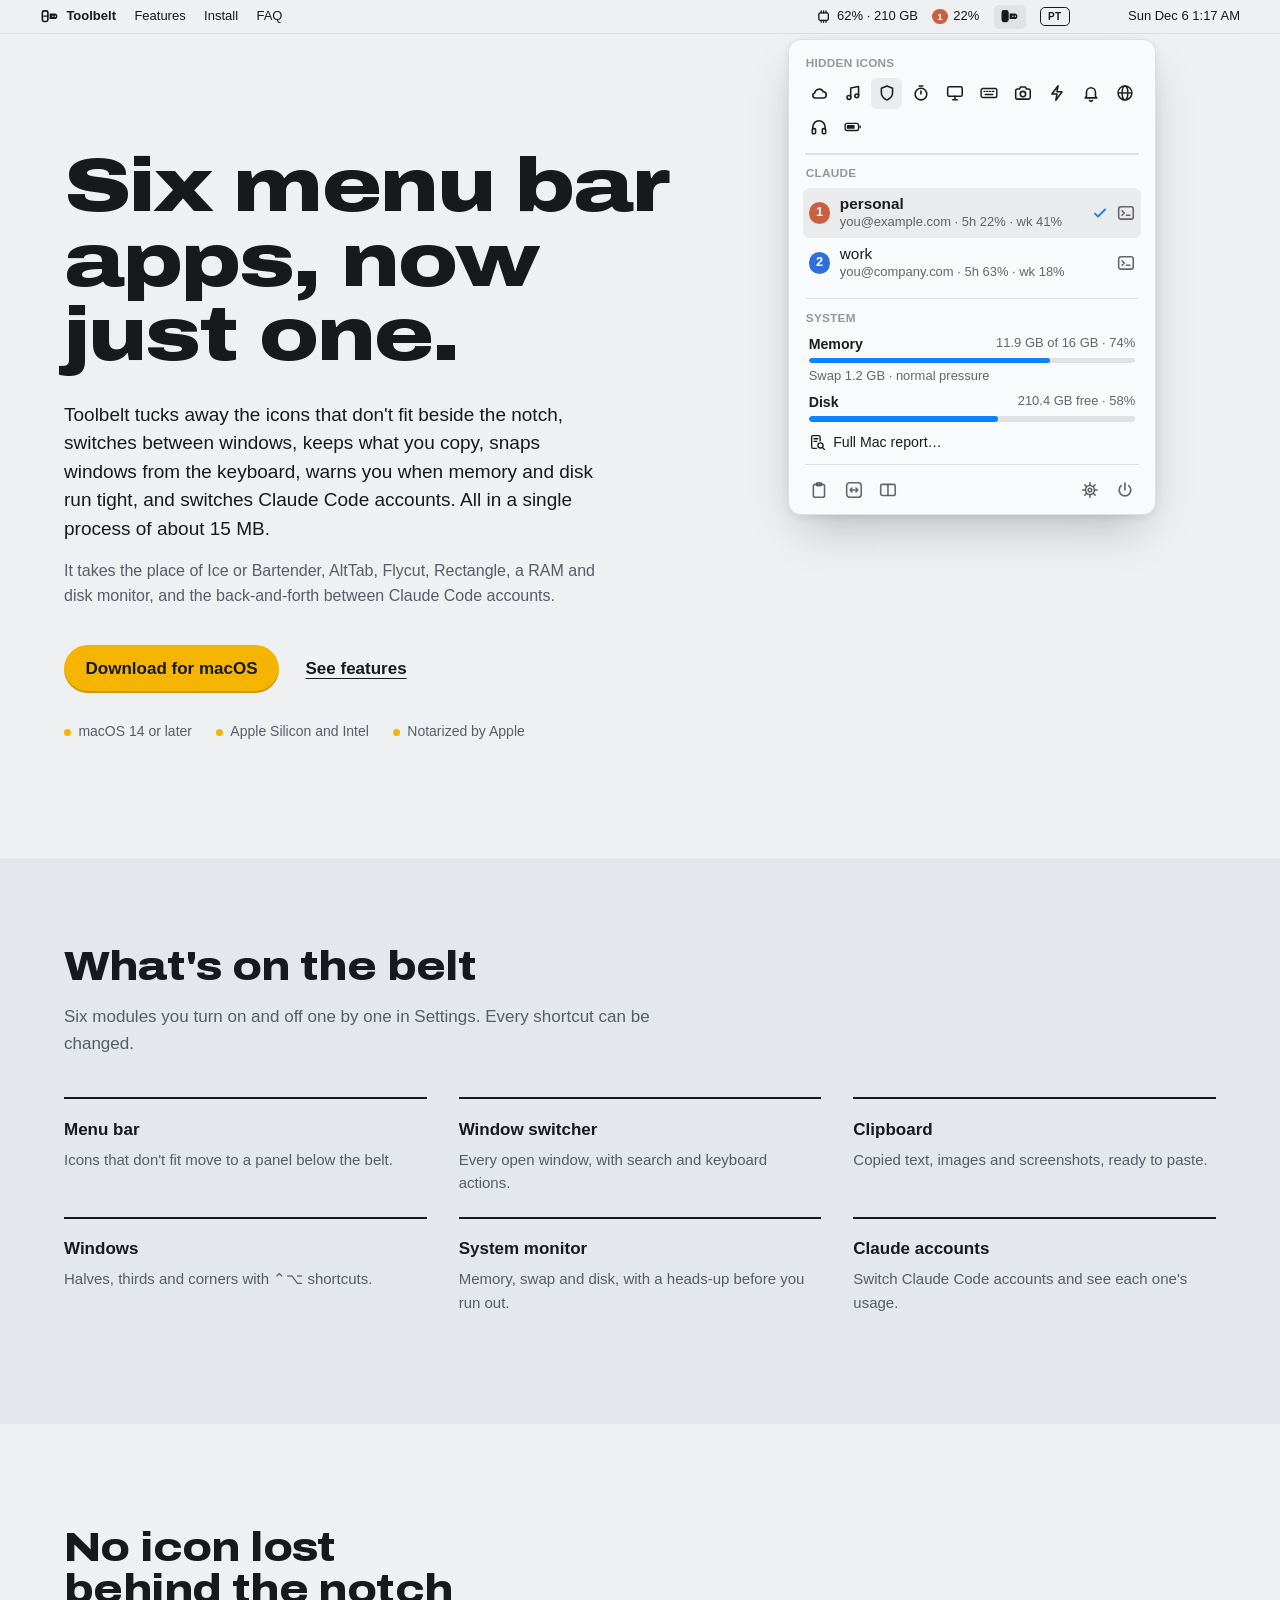
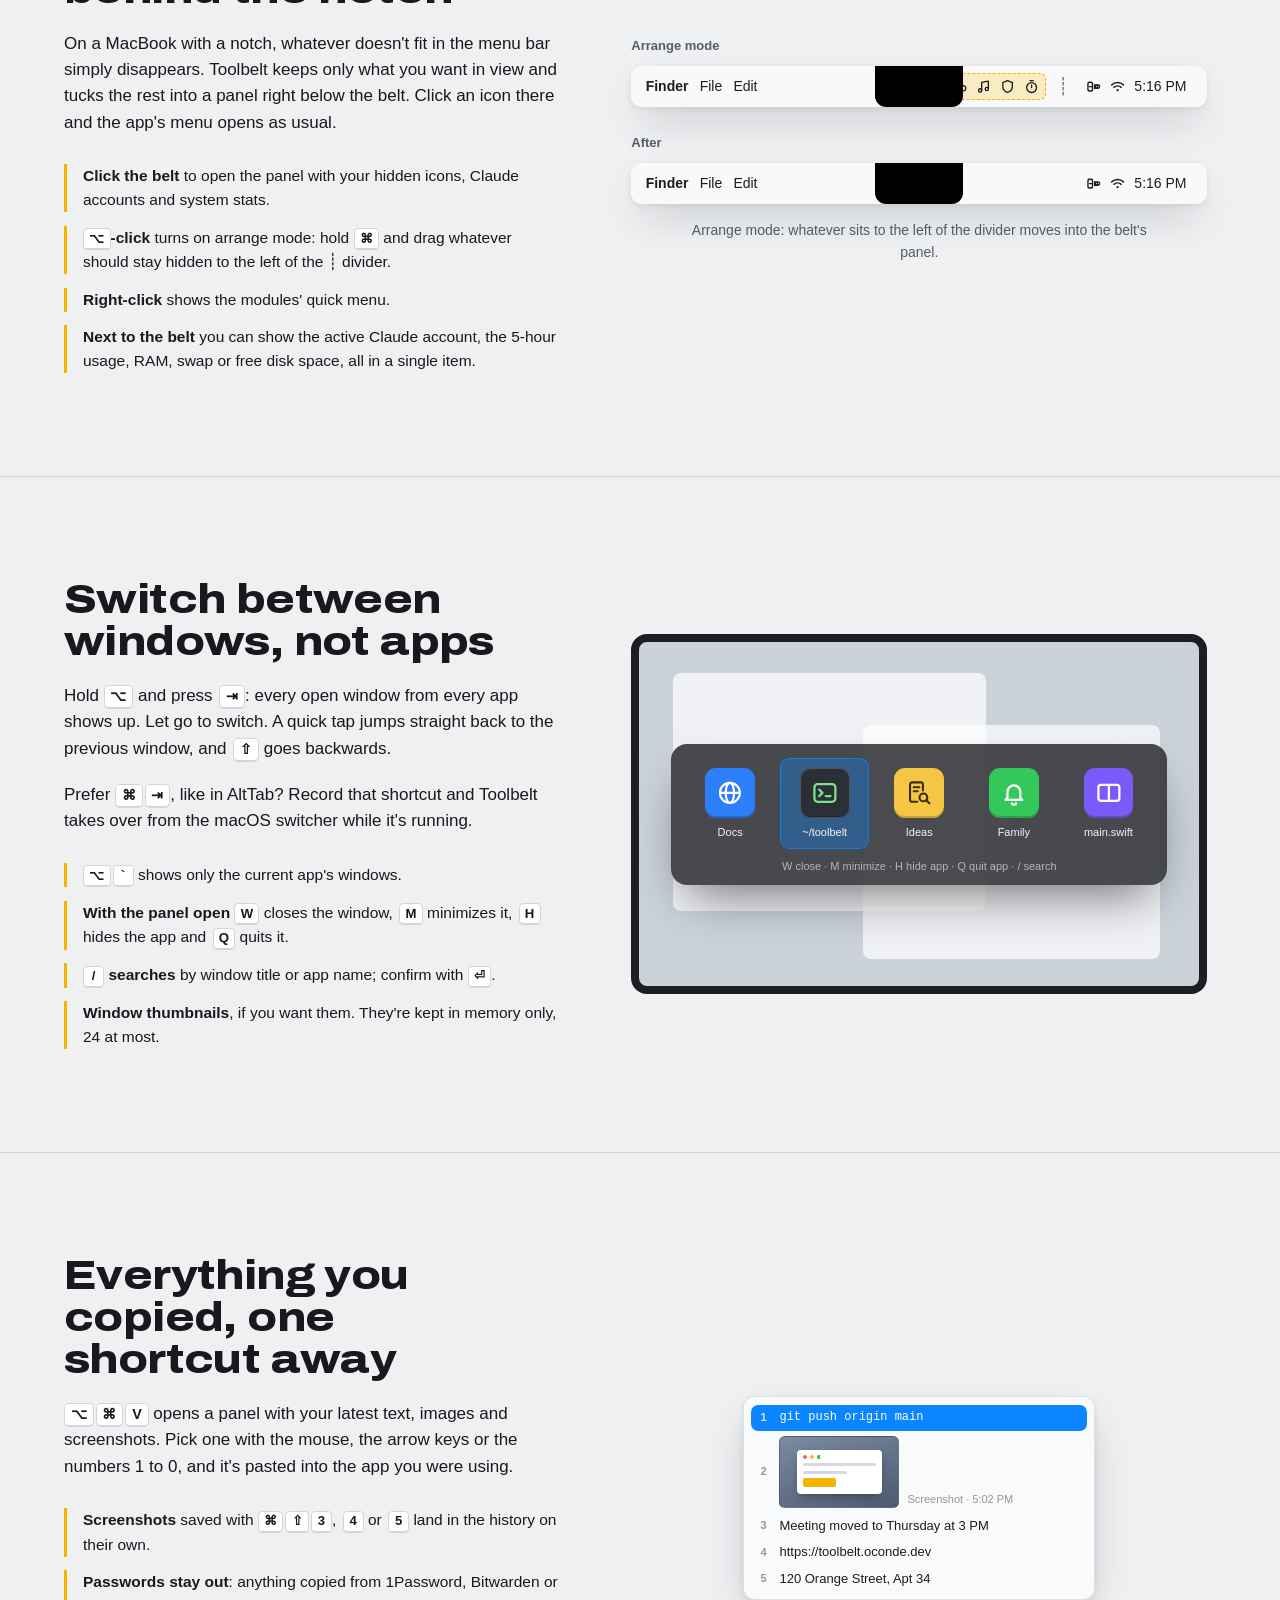
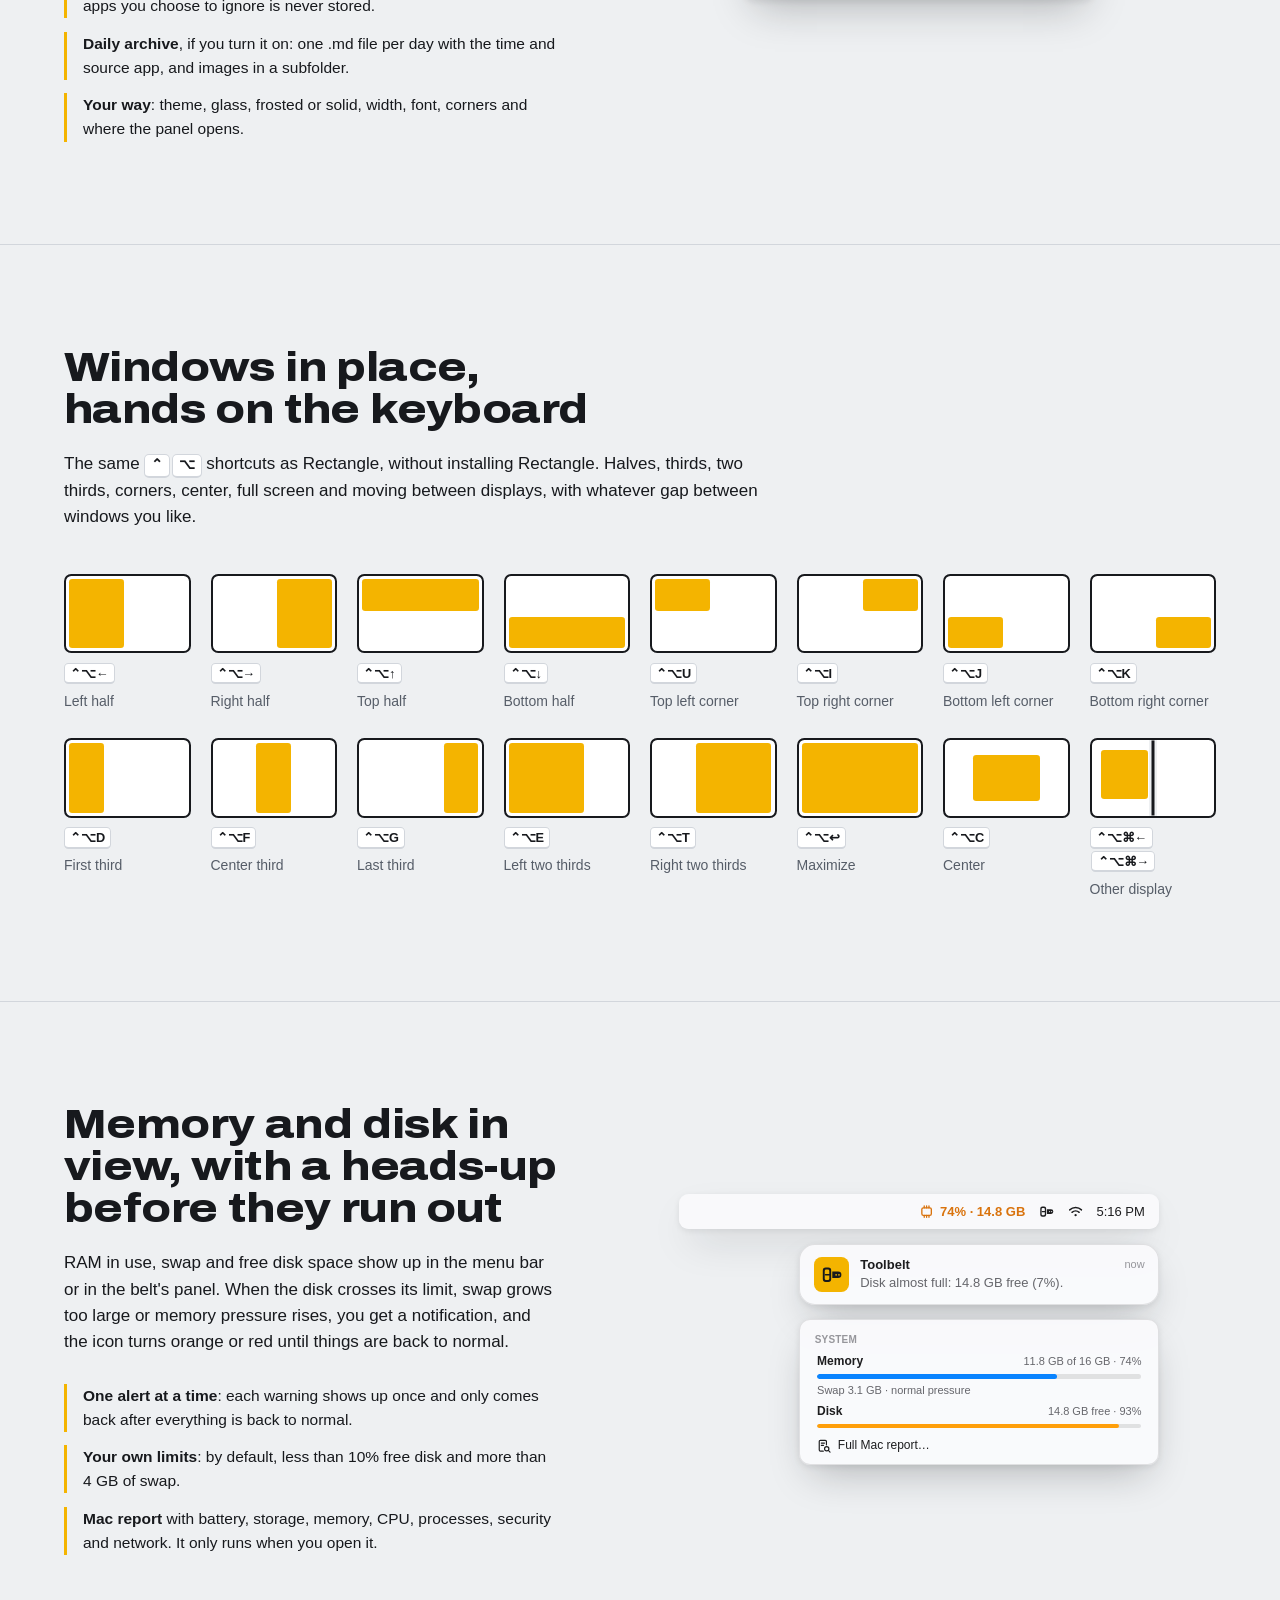
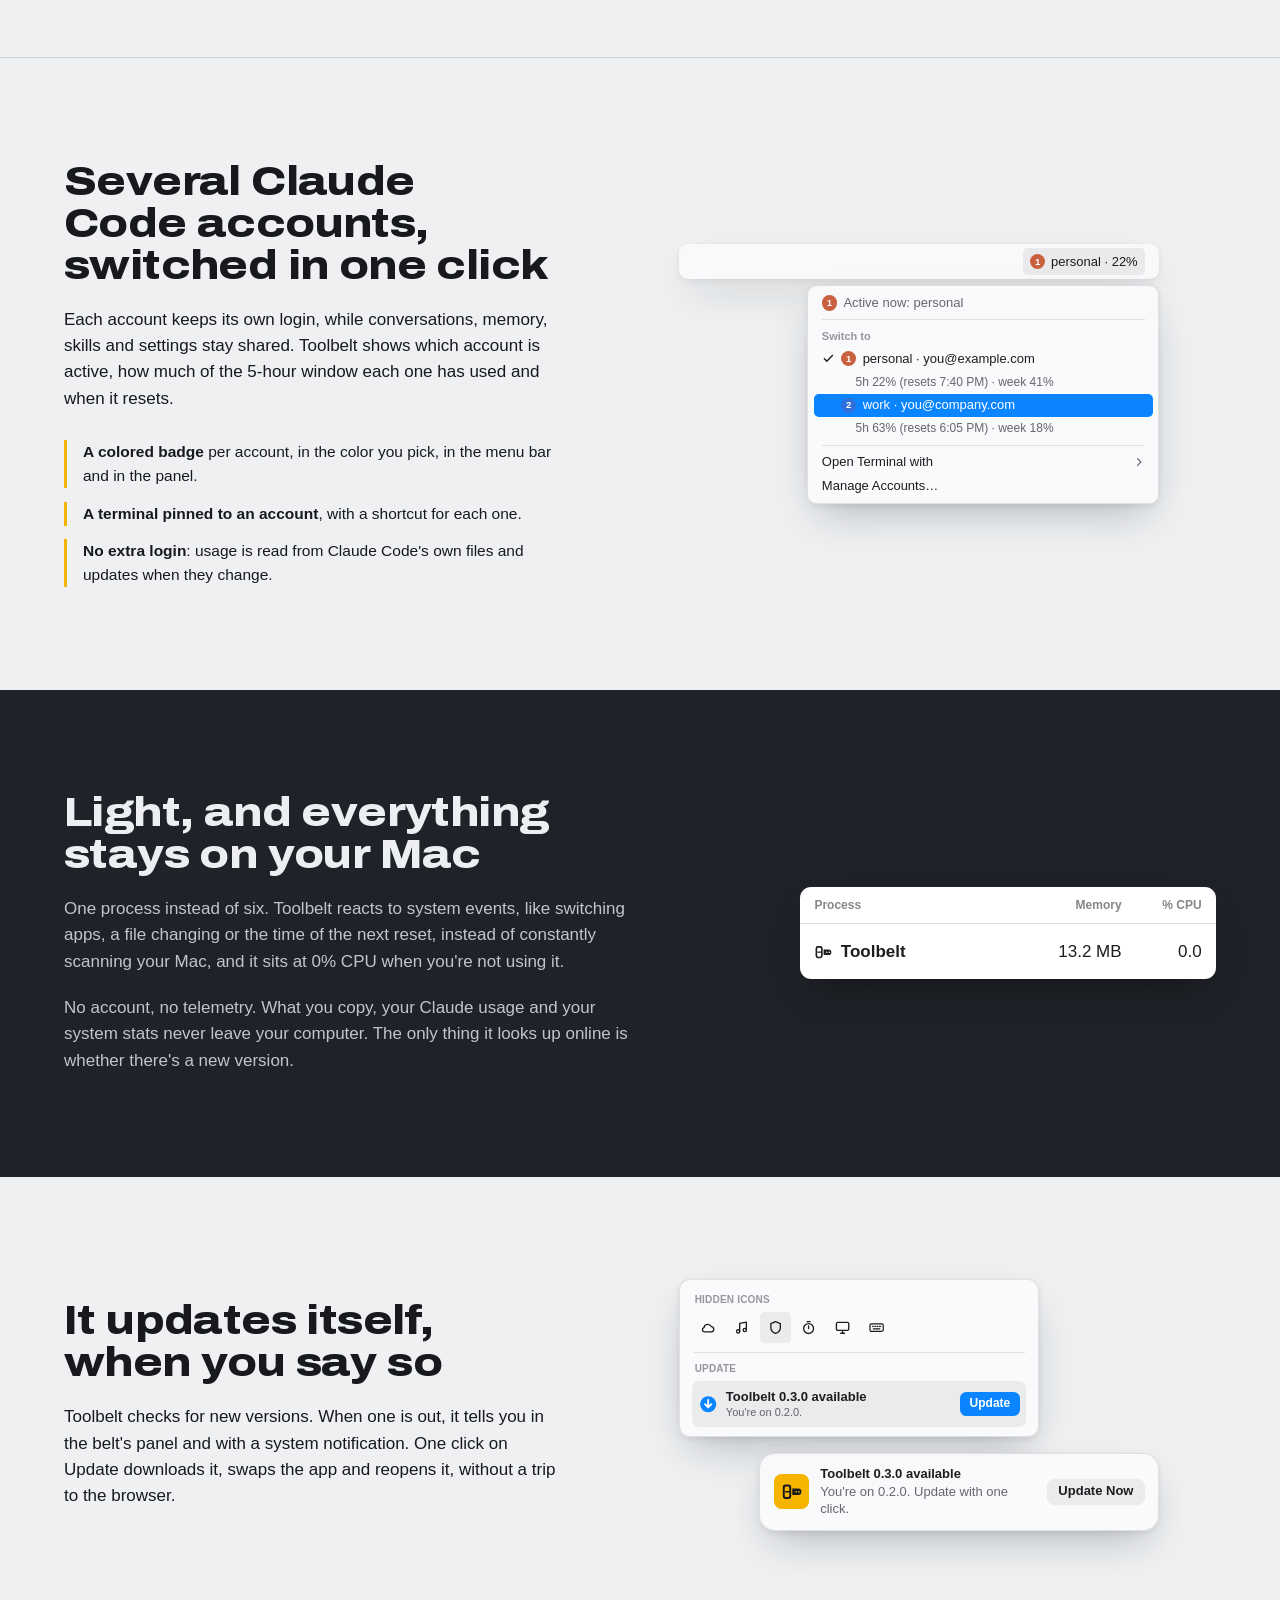
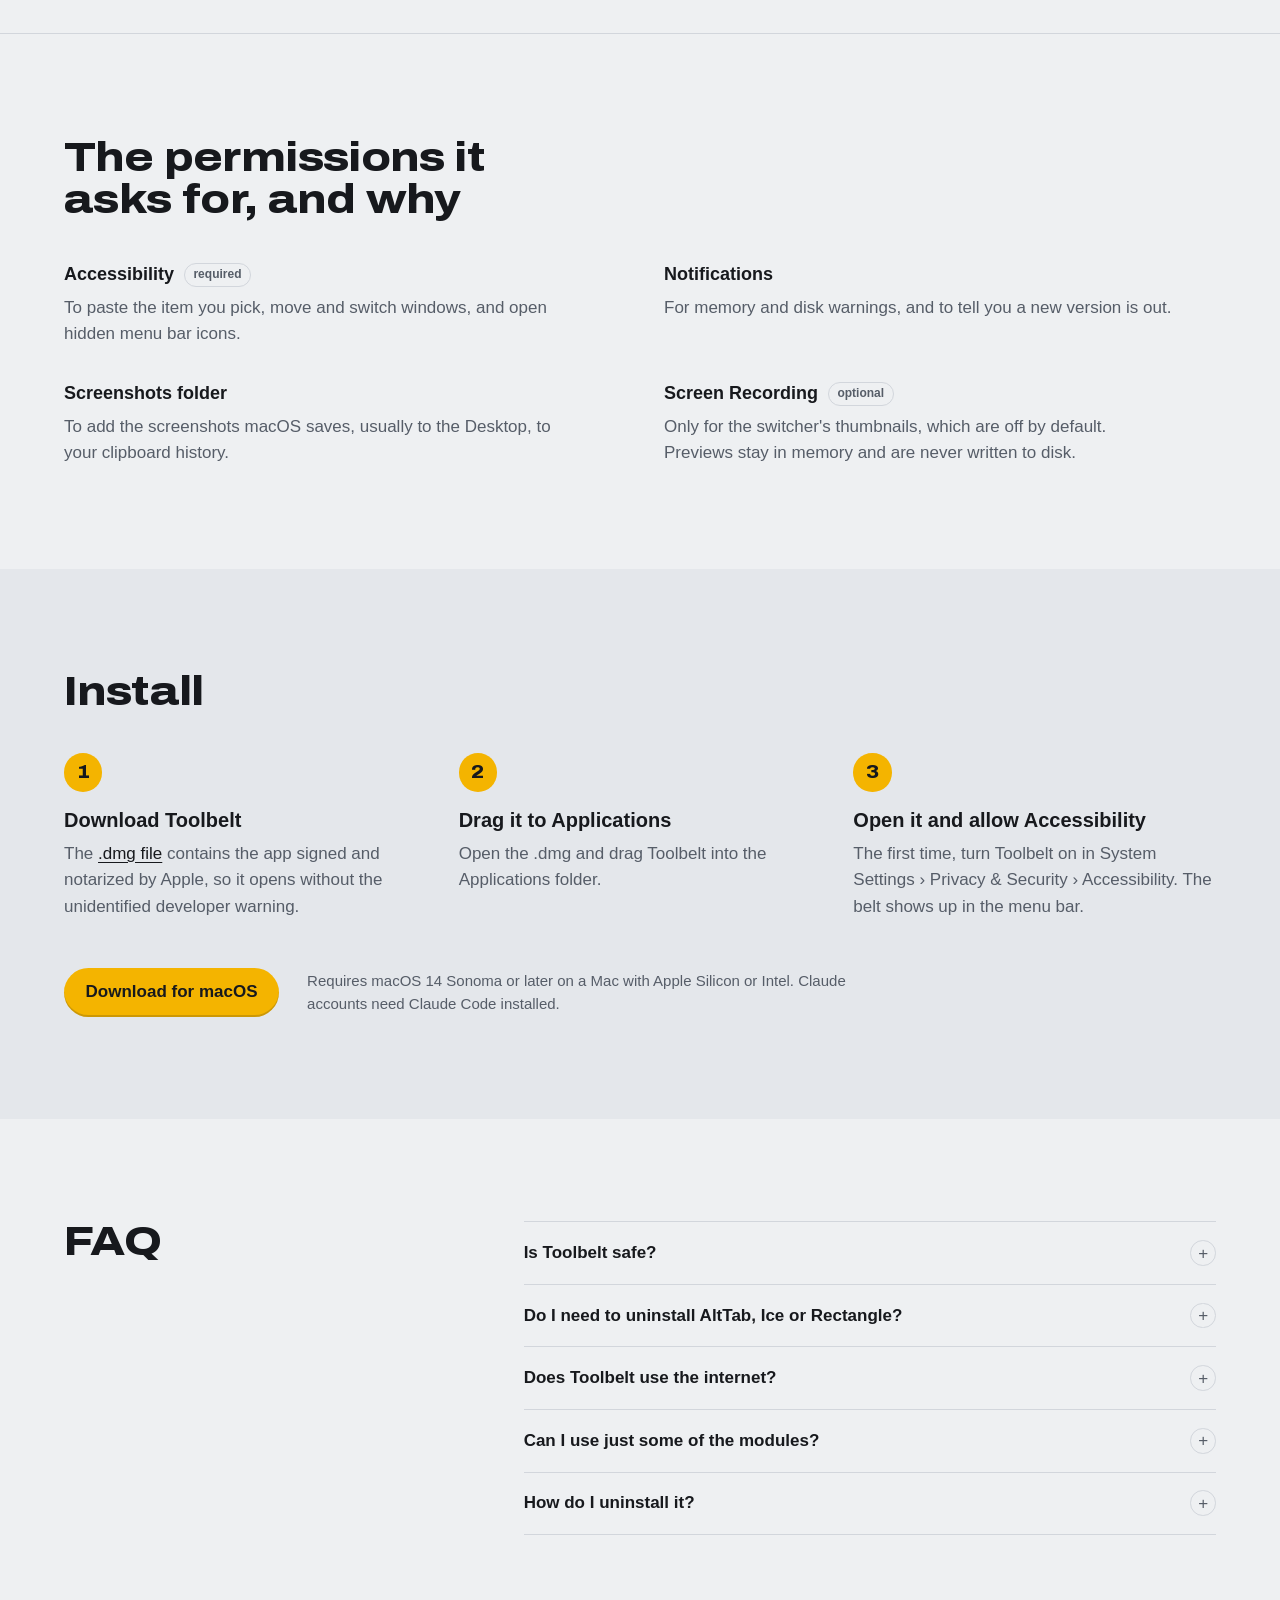
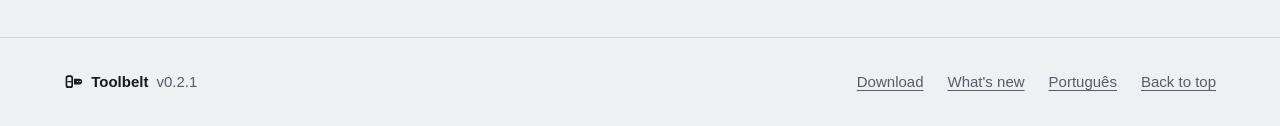
==== commit 0fa23ae1: "Release 0.2.1 English interface, the menu bar editor, crash and hang reports with consent, feedback " ====
--- a/site/en/index.html
+++ b/site/en/index.html
@@ -508,7 +508,7 @@
 
 <footer class="site-footer">
   <div class="container site-footer__inner">
-    <p class="site-footer__brand"><svg aria-hidden="true"><use href="#belt-closed"/></svg>Toolbelt <span class="site-footer__version">v0.2.0</span></p>
+    <p class="site-footer__brand"><svg aria-hidden="true"><use href="#belt-closed"/></svg>Toolbelt <span class="site-footer__version">v0.2.1</span></p>
     <nav class="site-footer__links" aria-label="Footer">
       <a href="/download">Download</a>
       <a href="/changelog">What's new</a>
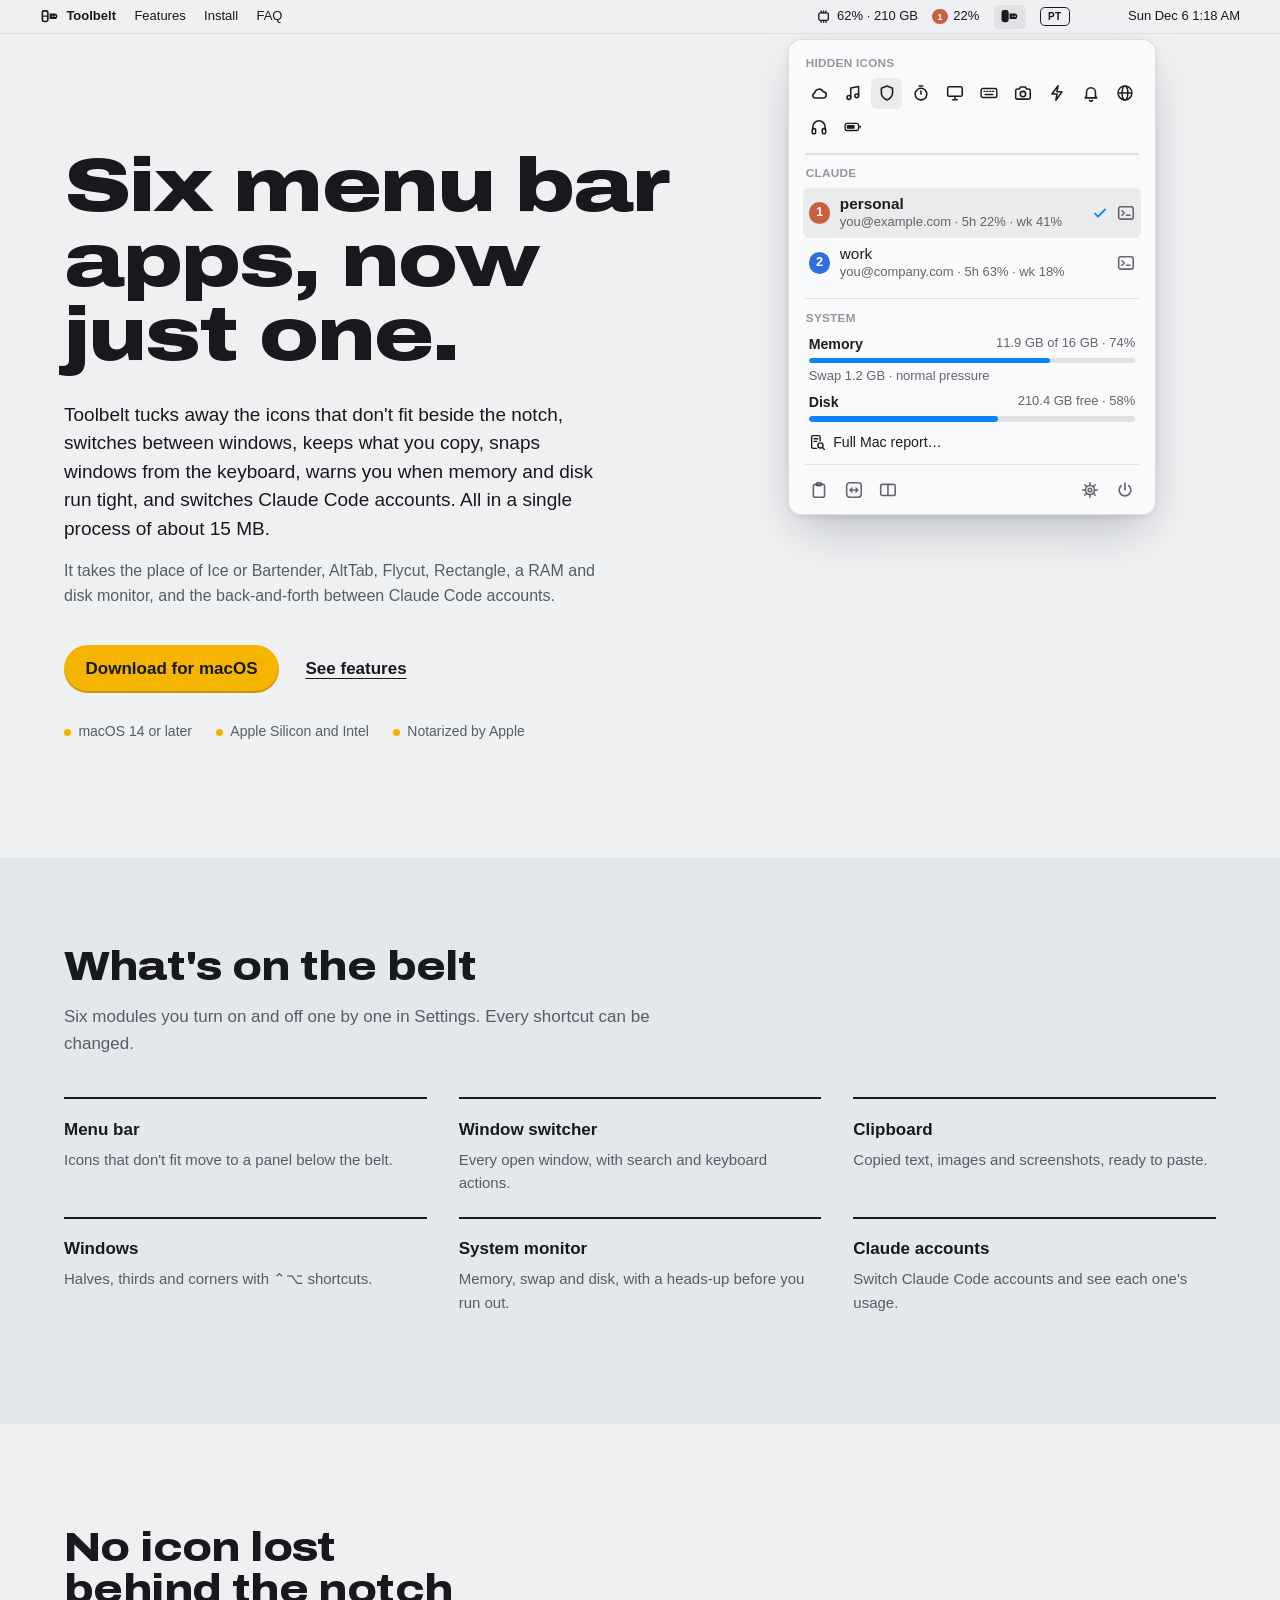
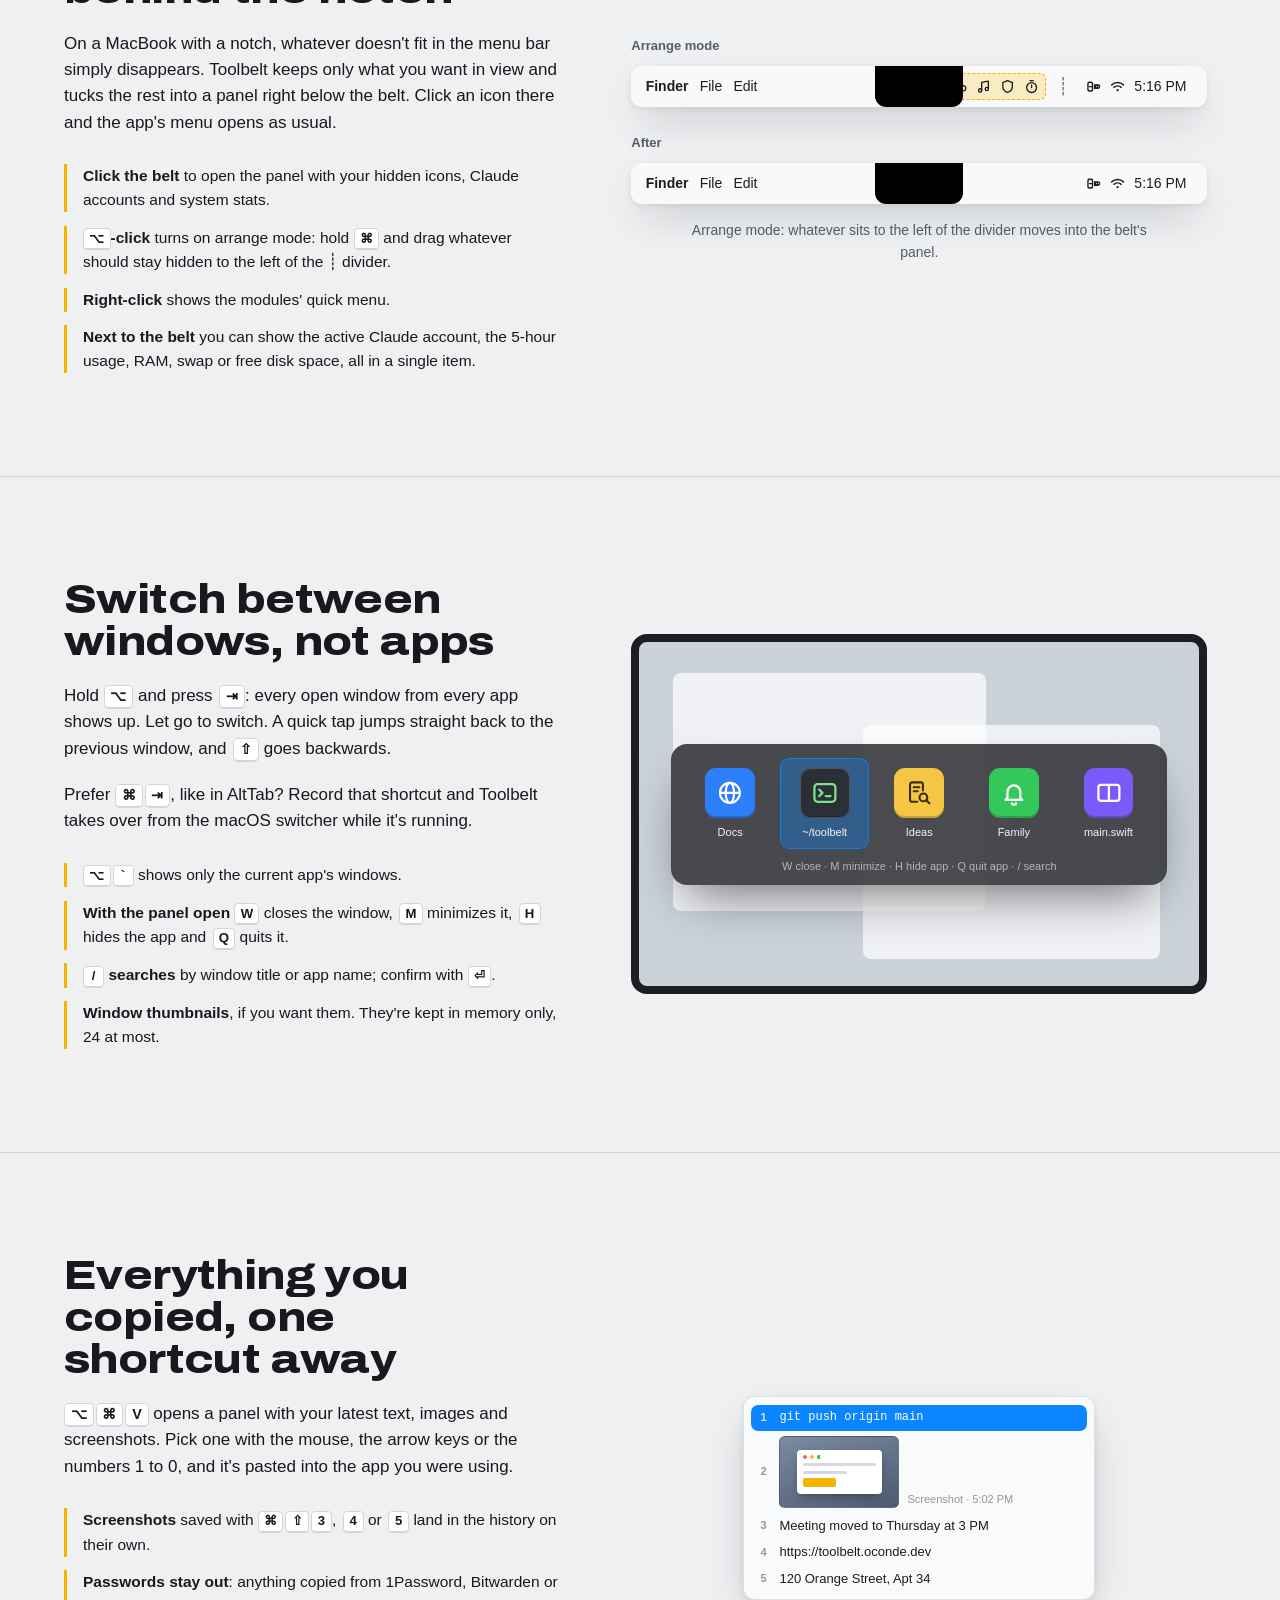
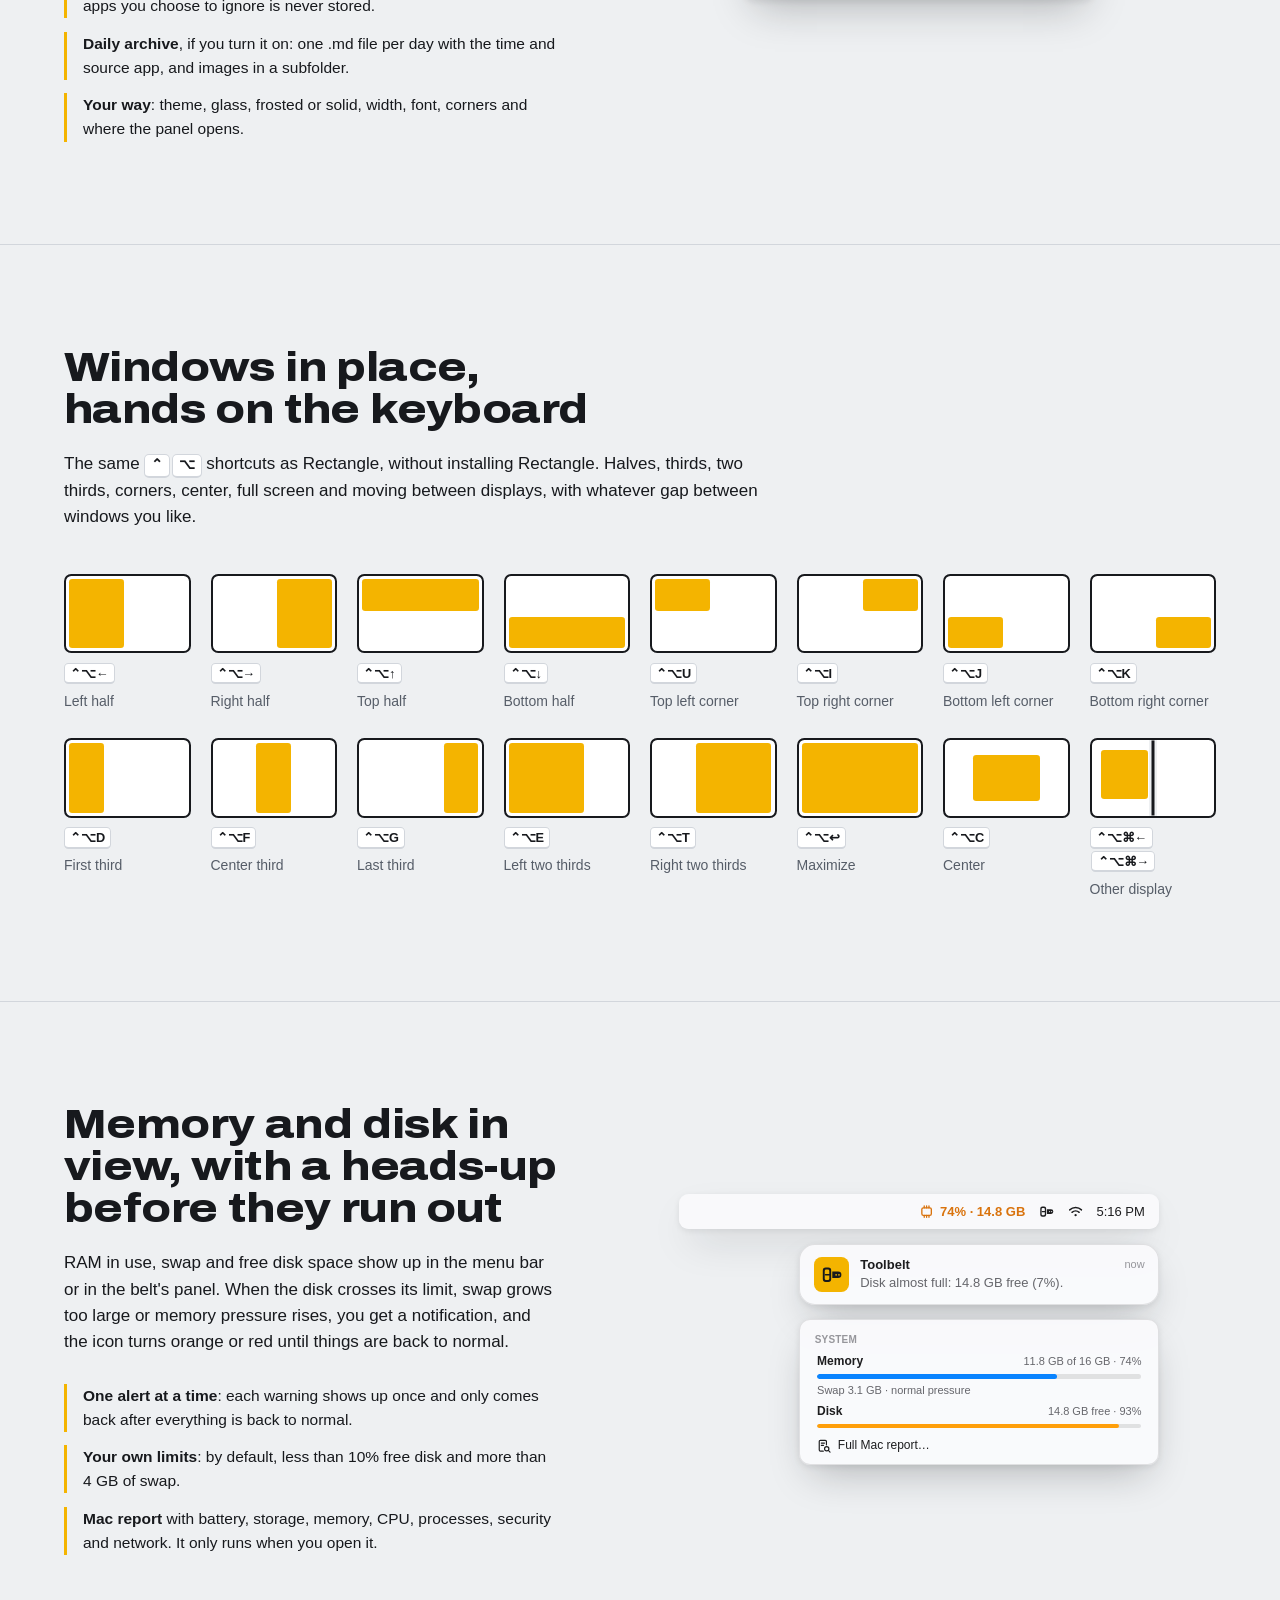
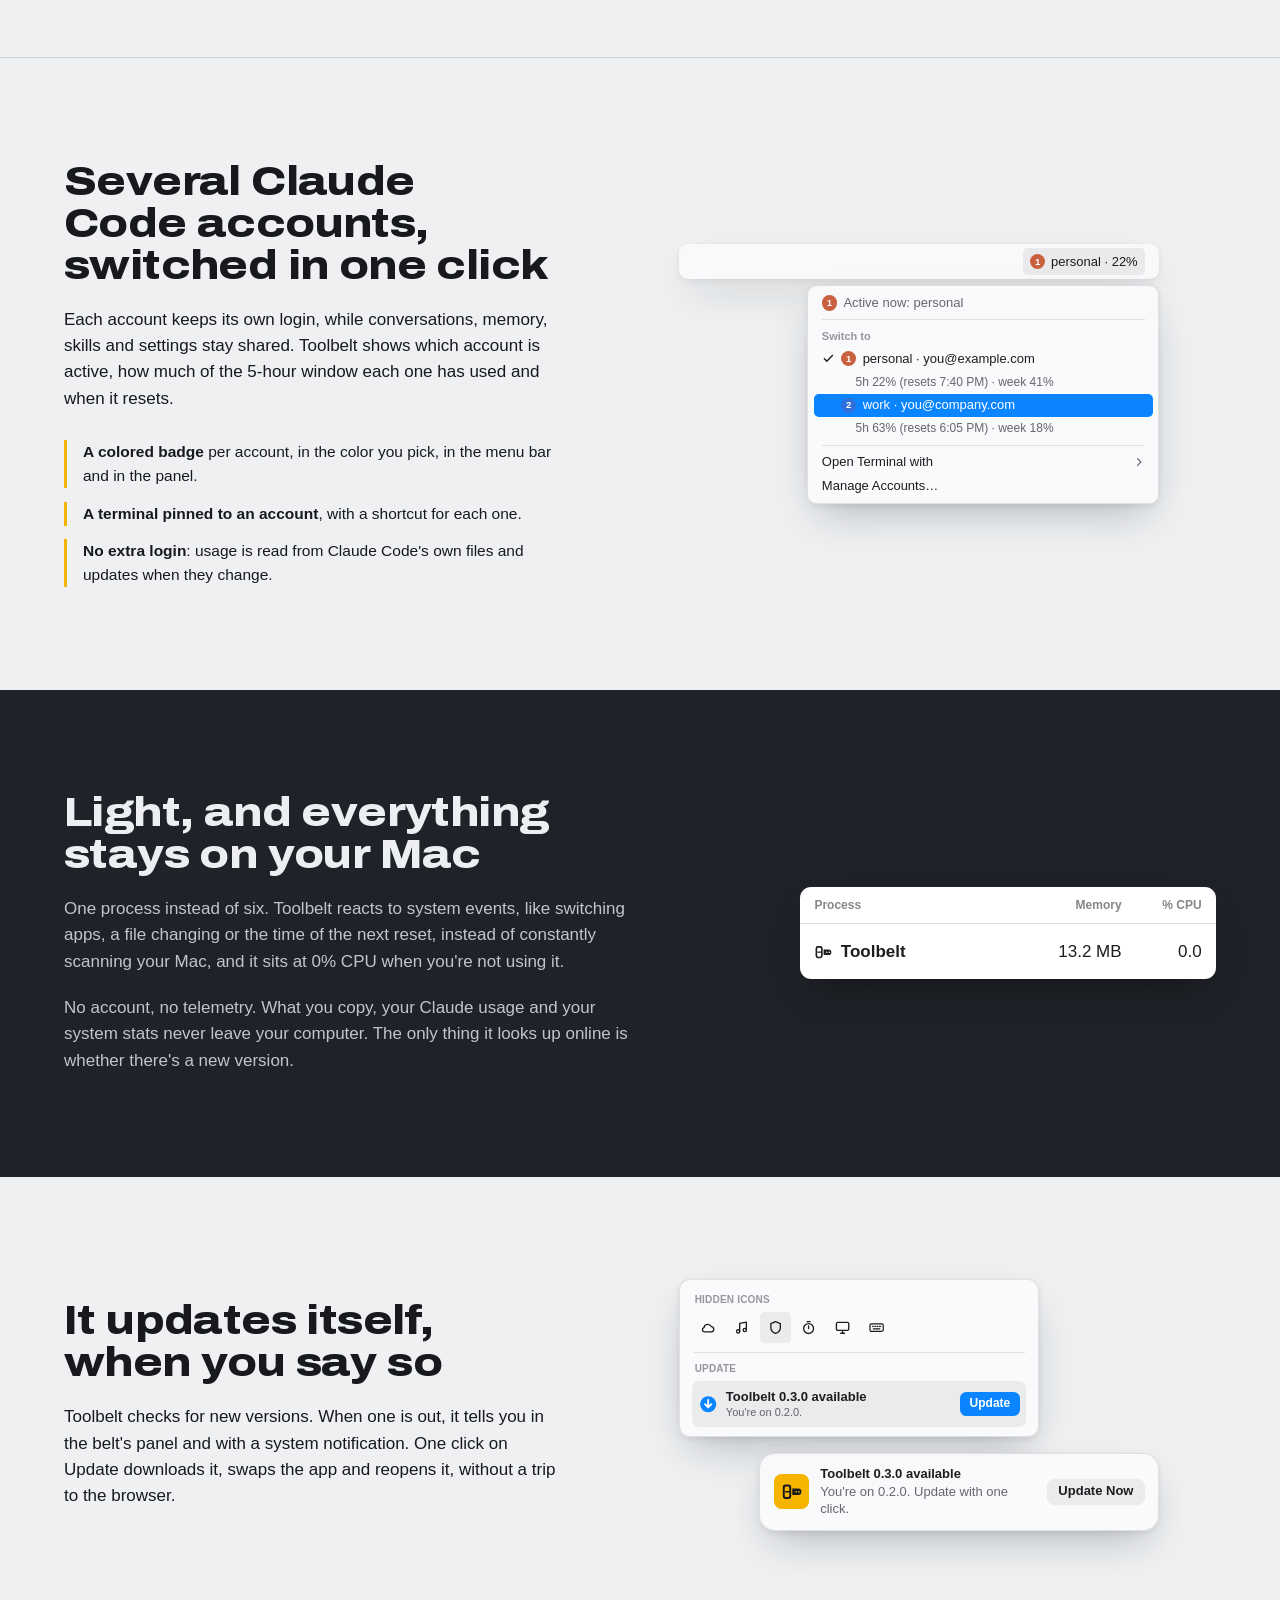
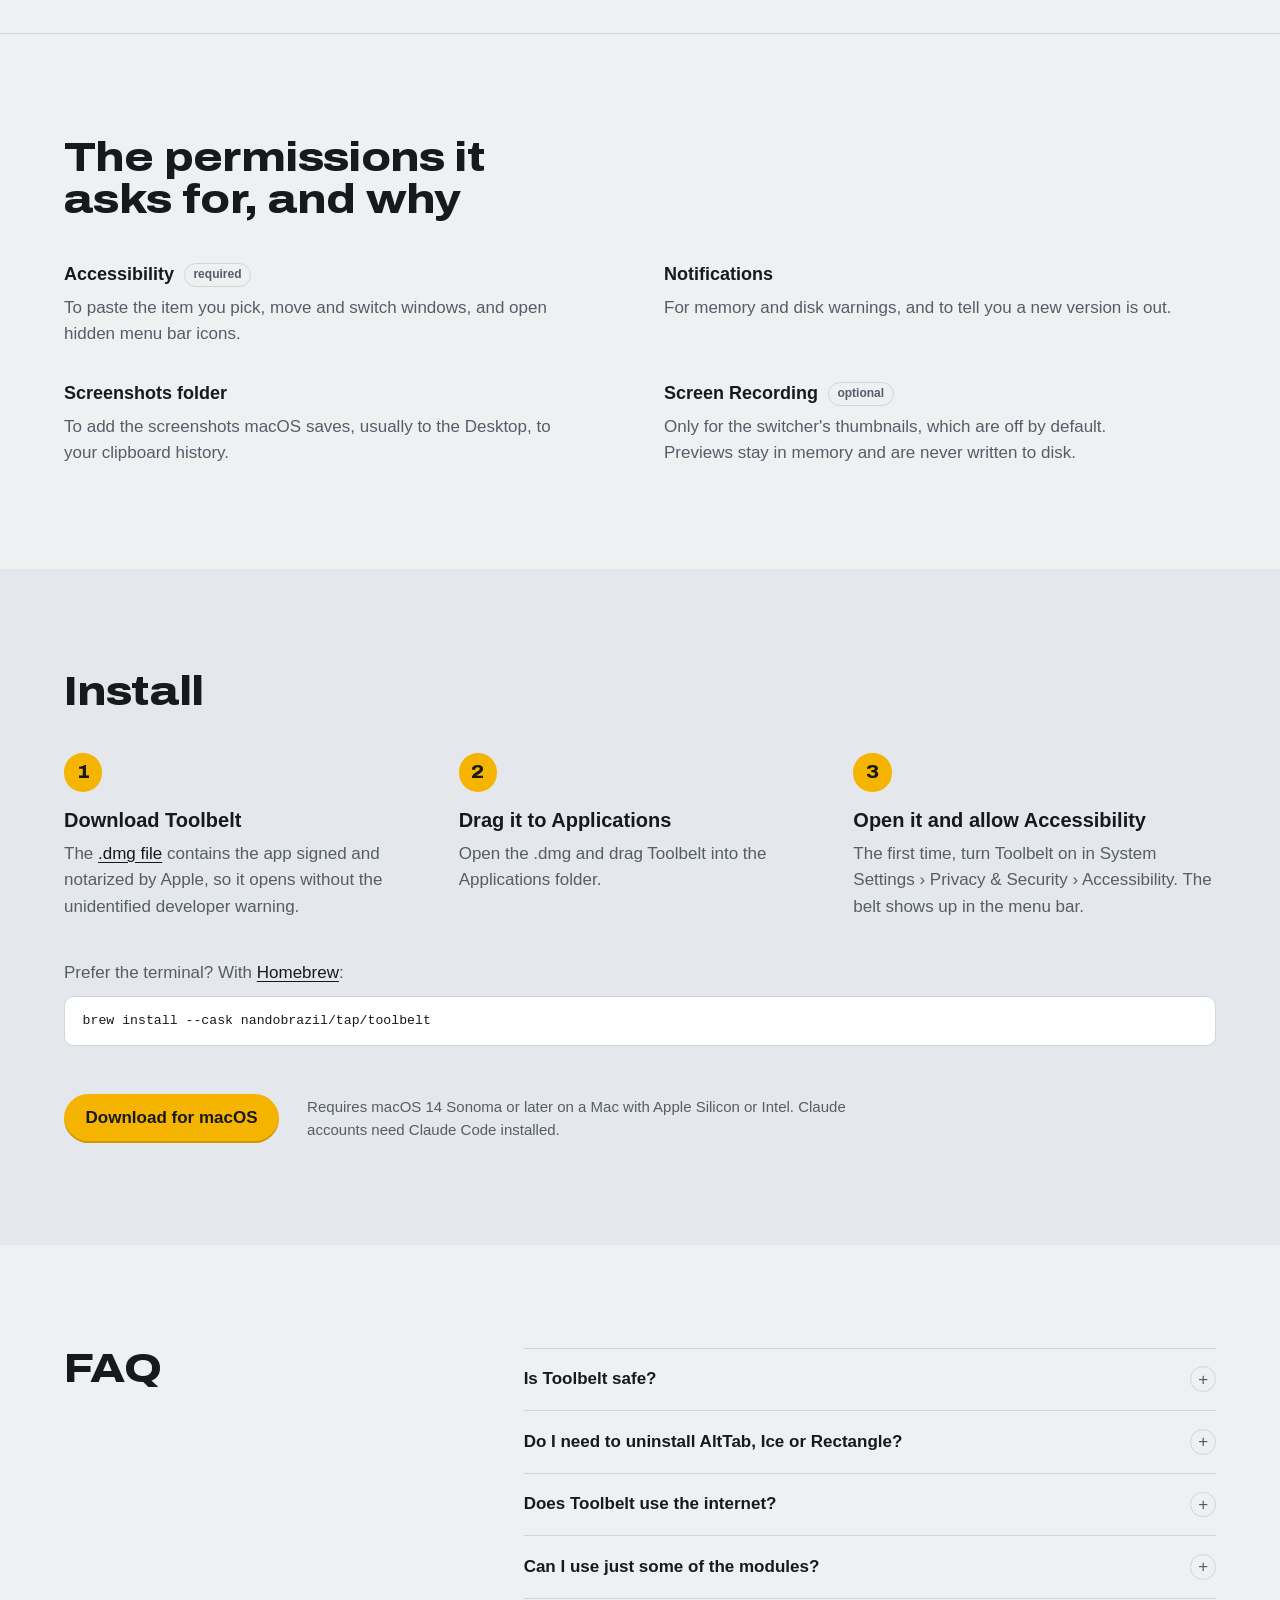
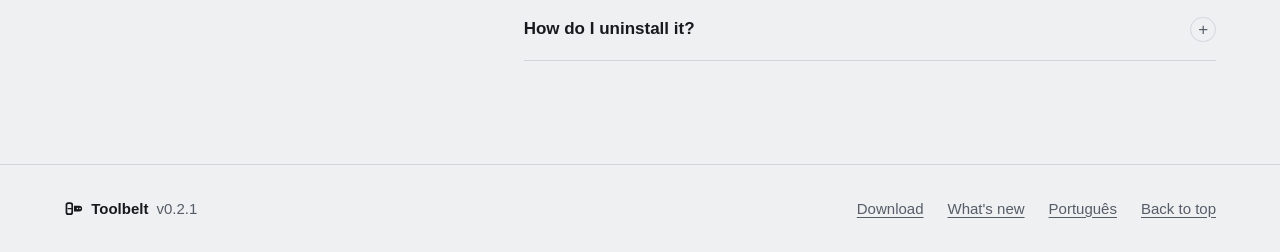
==== commit 677135c4: "Offer Homebrew installs and keep the tap cask current from CI brew install --cask nandobrazil/tap/to" ====
--- a/site/en/index.html
+++ b/site/en/index.html
@@ -470,6 +470,10 @@
           <p>The first time, turn Toolbelt on in System Settings › Privacy &amp; Security › Accessibility. The belt shows up in the menu bar.</p>
         </li>
       </ol>
+      <div class="install__brew">
+        <p>Prefer the terminal? With <a href="https://brew.sh">Homebrew</a>:</p>
+        <pre class="install__command"><code>brew install --cask nandobrazil/tap/toolbelt</code></pre>
+      </div>
       <div class="install__footer">
         <a class="button button--primary" href="/download">Download for macOS</a>
         <p class="install__requirements">Requires macOS 14 Sonoma or later on a Mac with Apple Silicon or Intel. Claude accounts need Claude Code installed.</p>
--- a/site/assets/site.css
+++ b/site/assets/site.css
@@ -1549,6 +1549,29 @@
   text-underline-offset: 0.2em;
 }
 
+.install__brew {
+  margin-top: 2.5rem;
+  color: var(--steel);
+}
+
+.install__brew a {
+  color: var(--ink);
+  text-underline-offset: 0.2em;
+}
+
+.install__command {
+  margin-top: 0.6rem;
+  padding: 0.85rem 1.1rem;
+  max-width: 100%;
+  overflow-x: auto;
+  border-radius: 0.6rem;
+  background: var(--surface);
+  border: 1px solid var(--rule);
+  color: var(--ink);
+  font: 500 0.9375rem/1.4 ui-monospace, "SF Mono", Menlo, monospace;
+  user-select: all;
+}
+
 .install__footer {
   display: flex;
   flex-wrap: wrap;
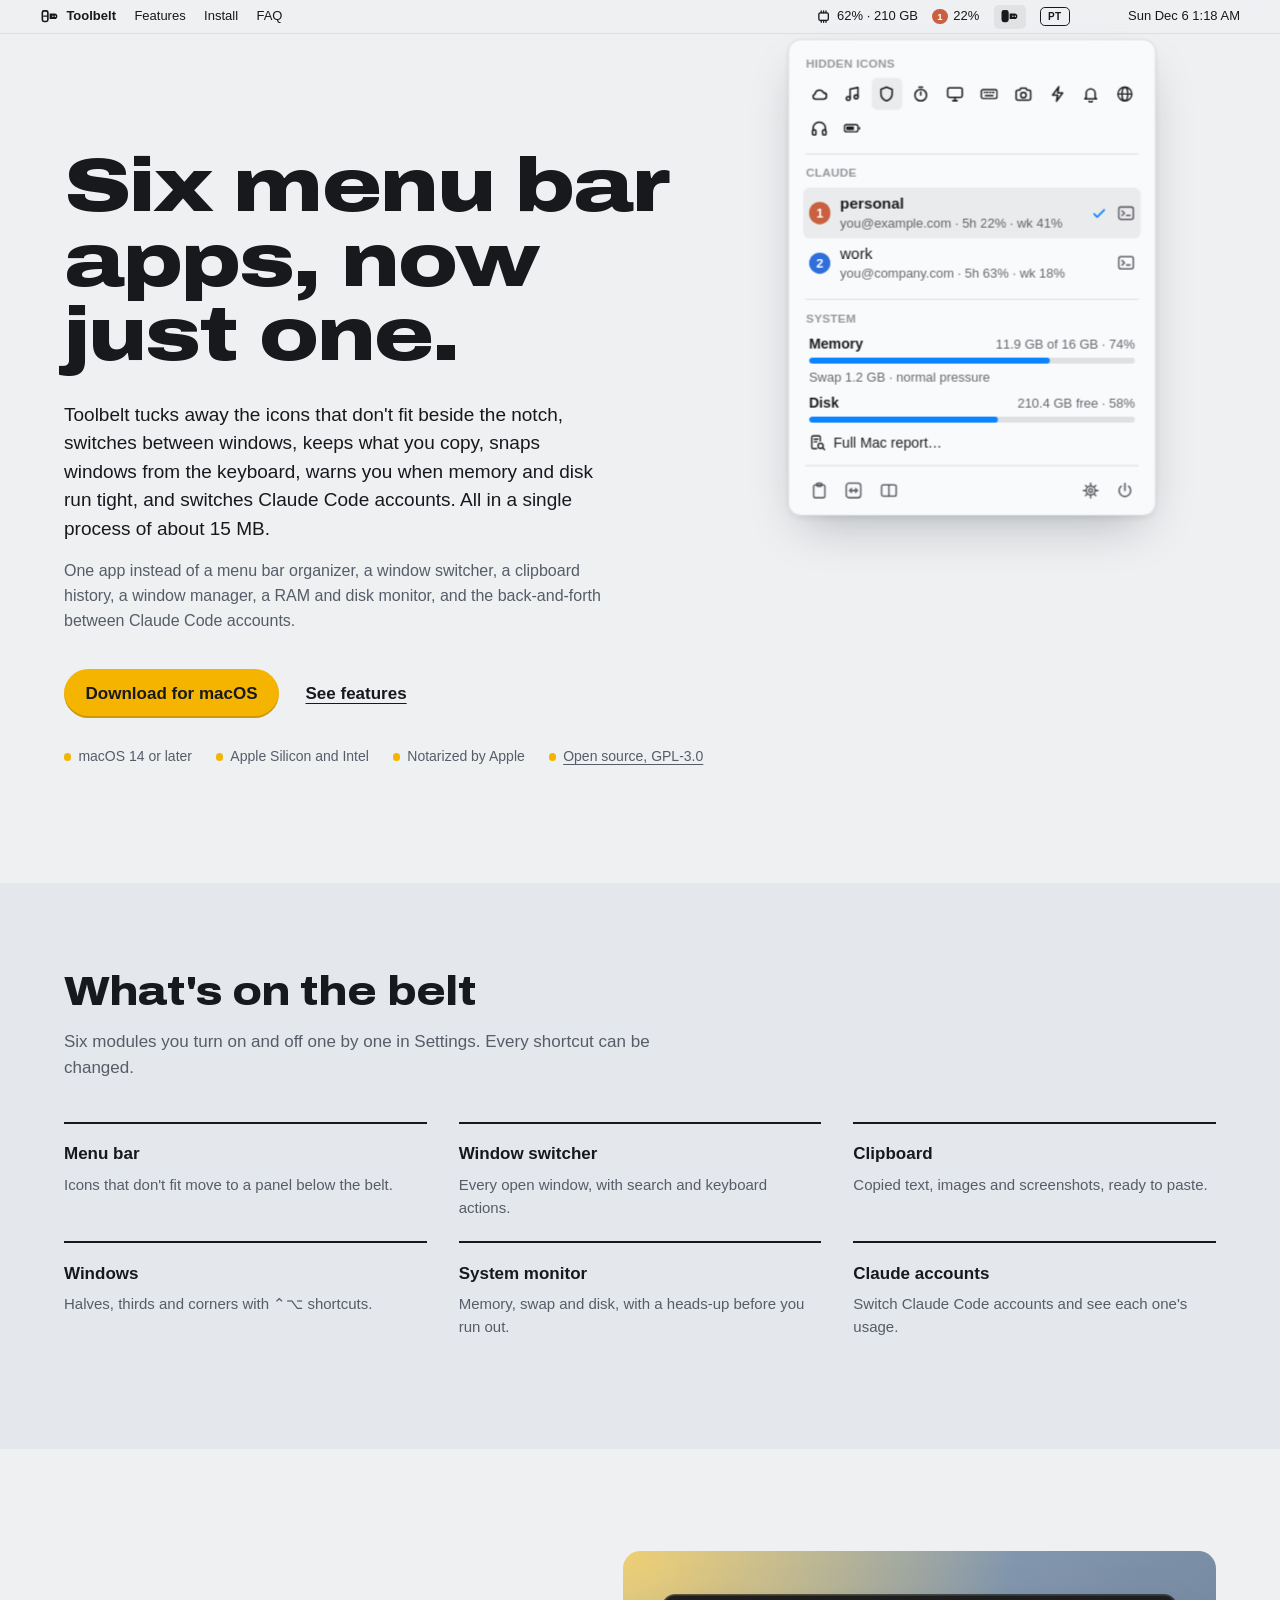
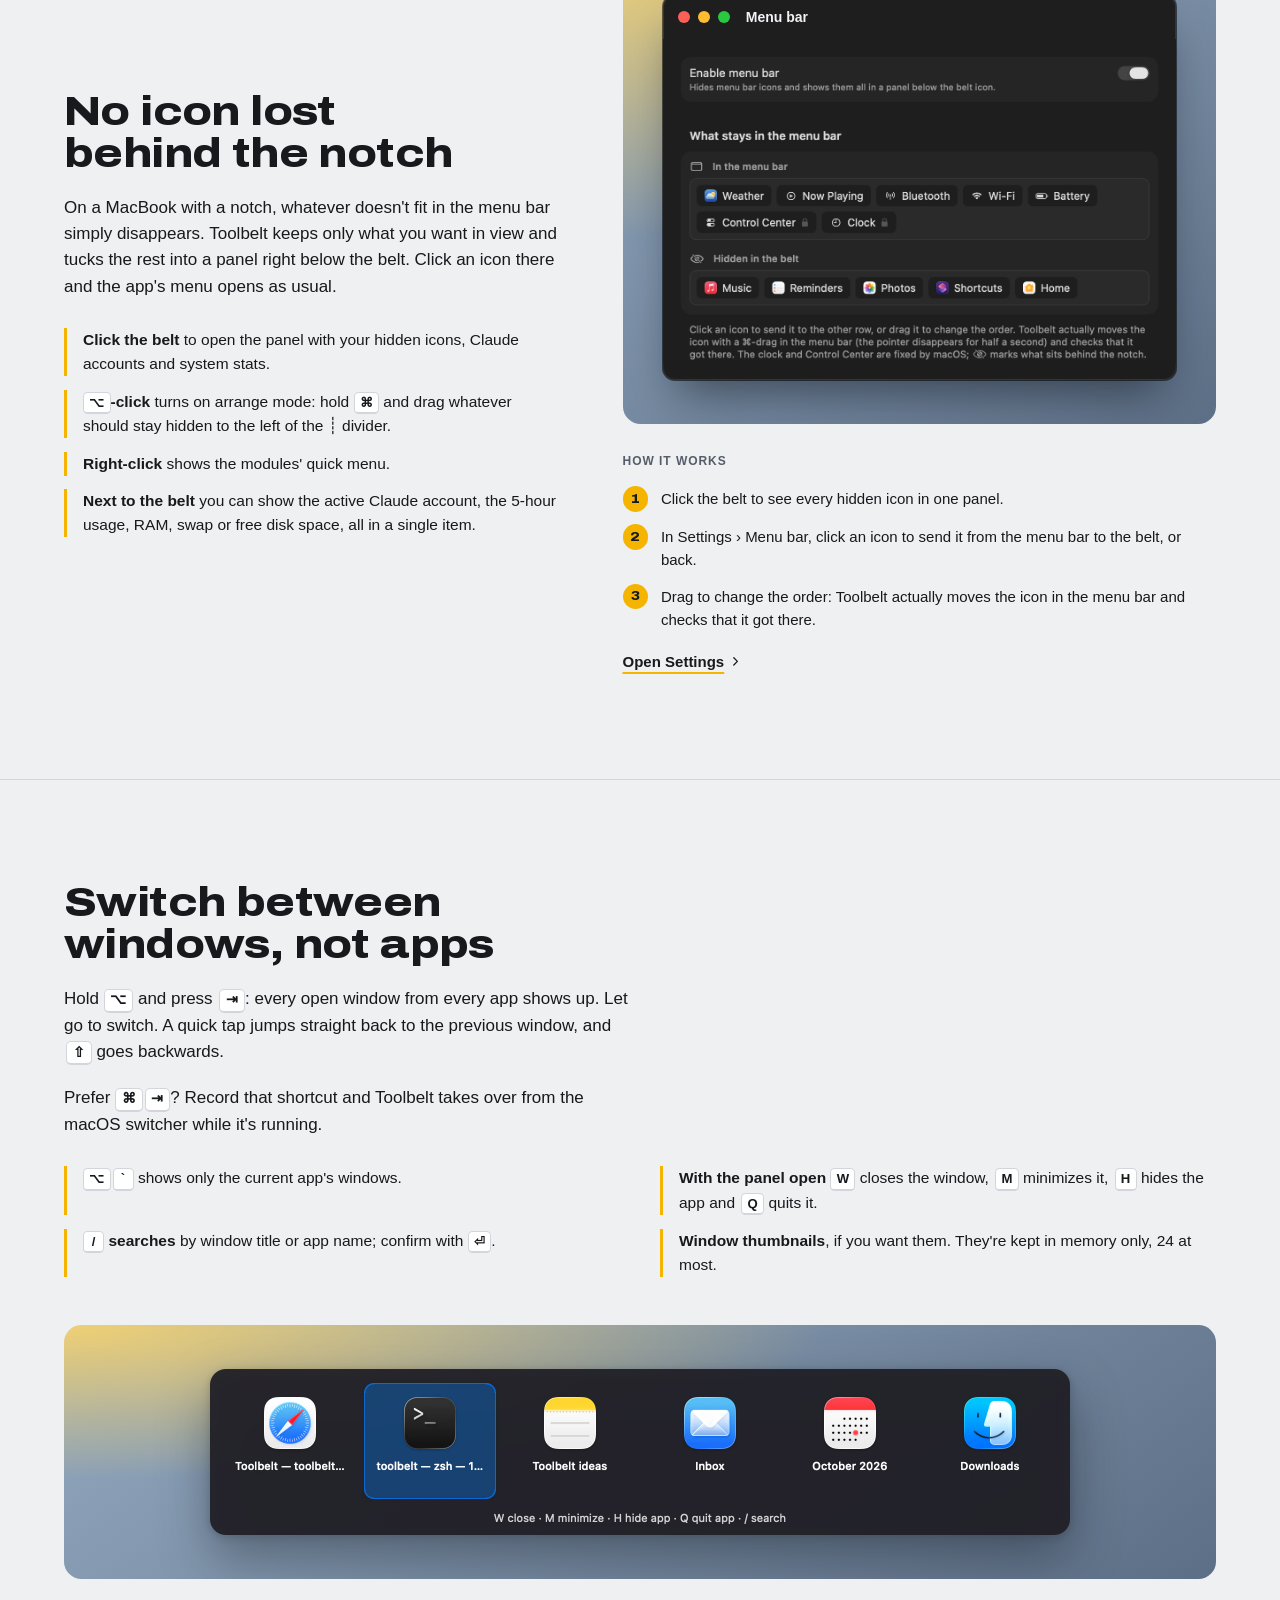
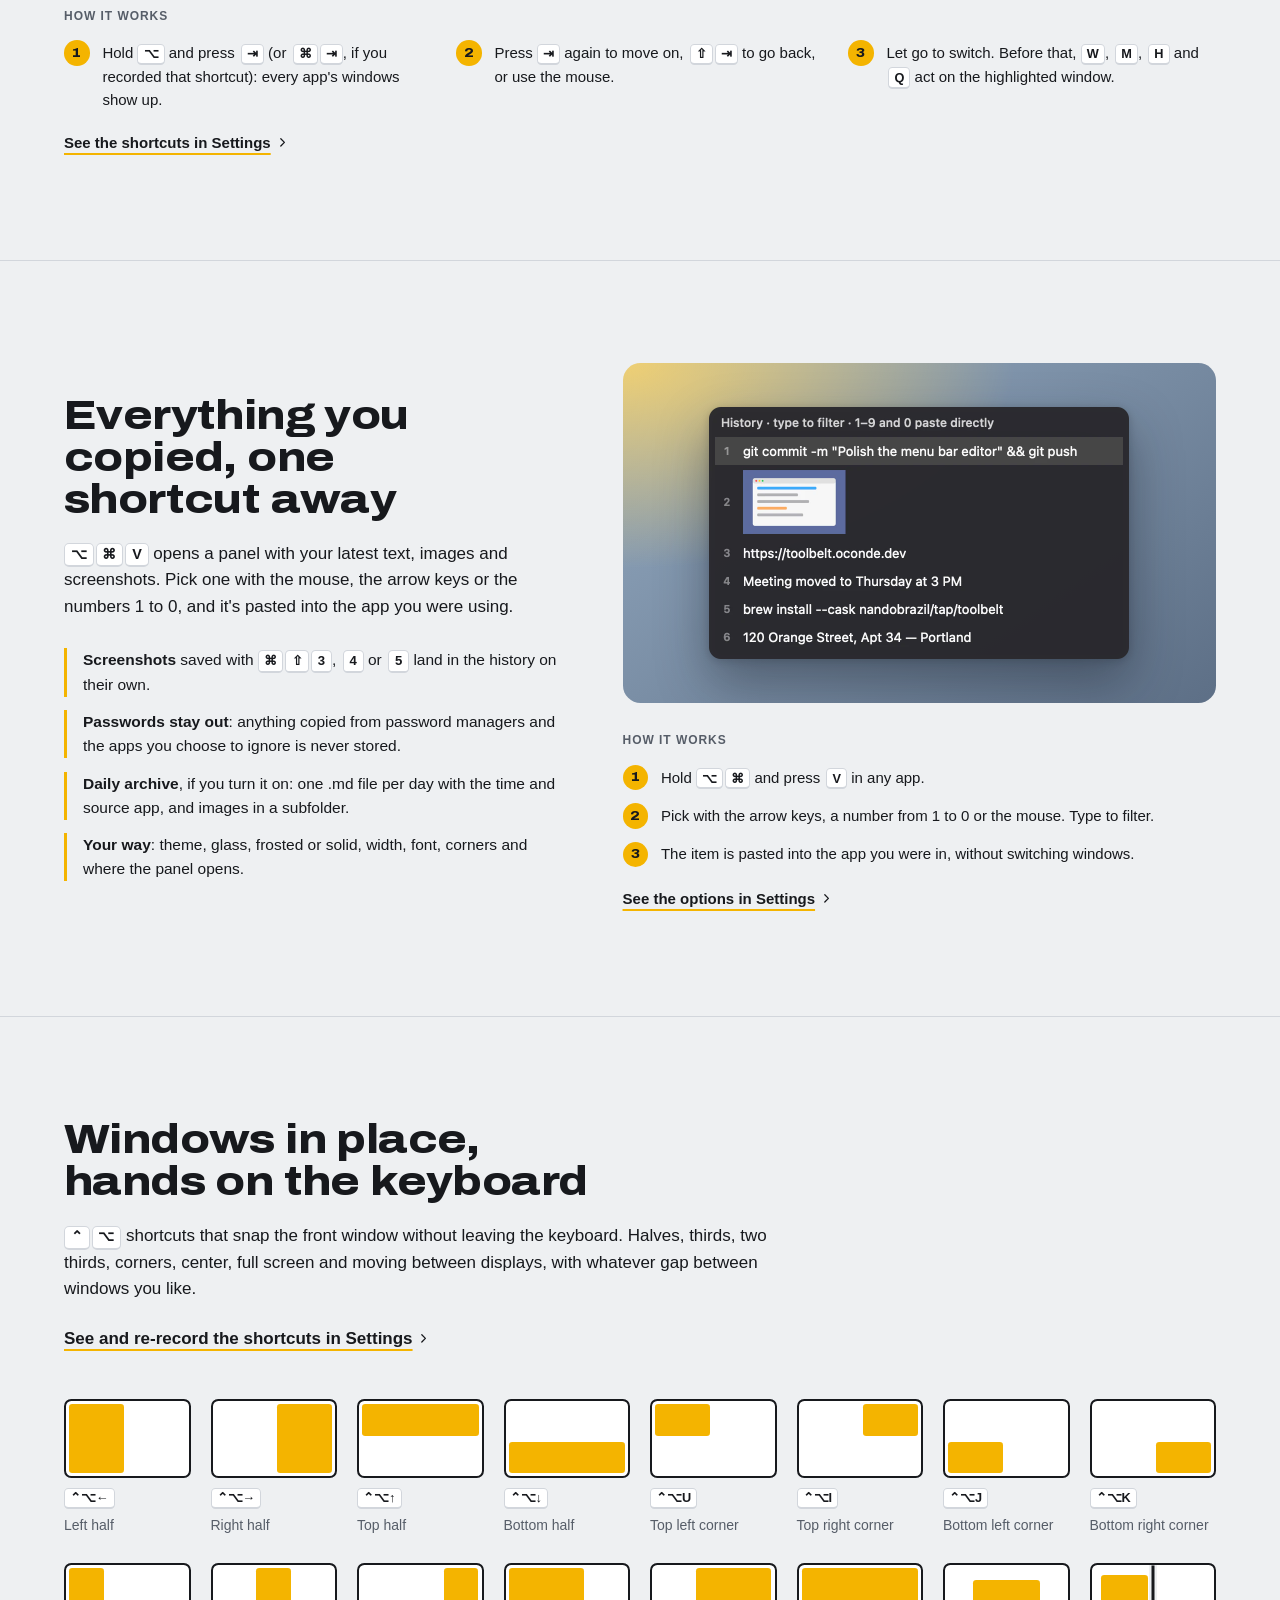
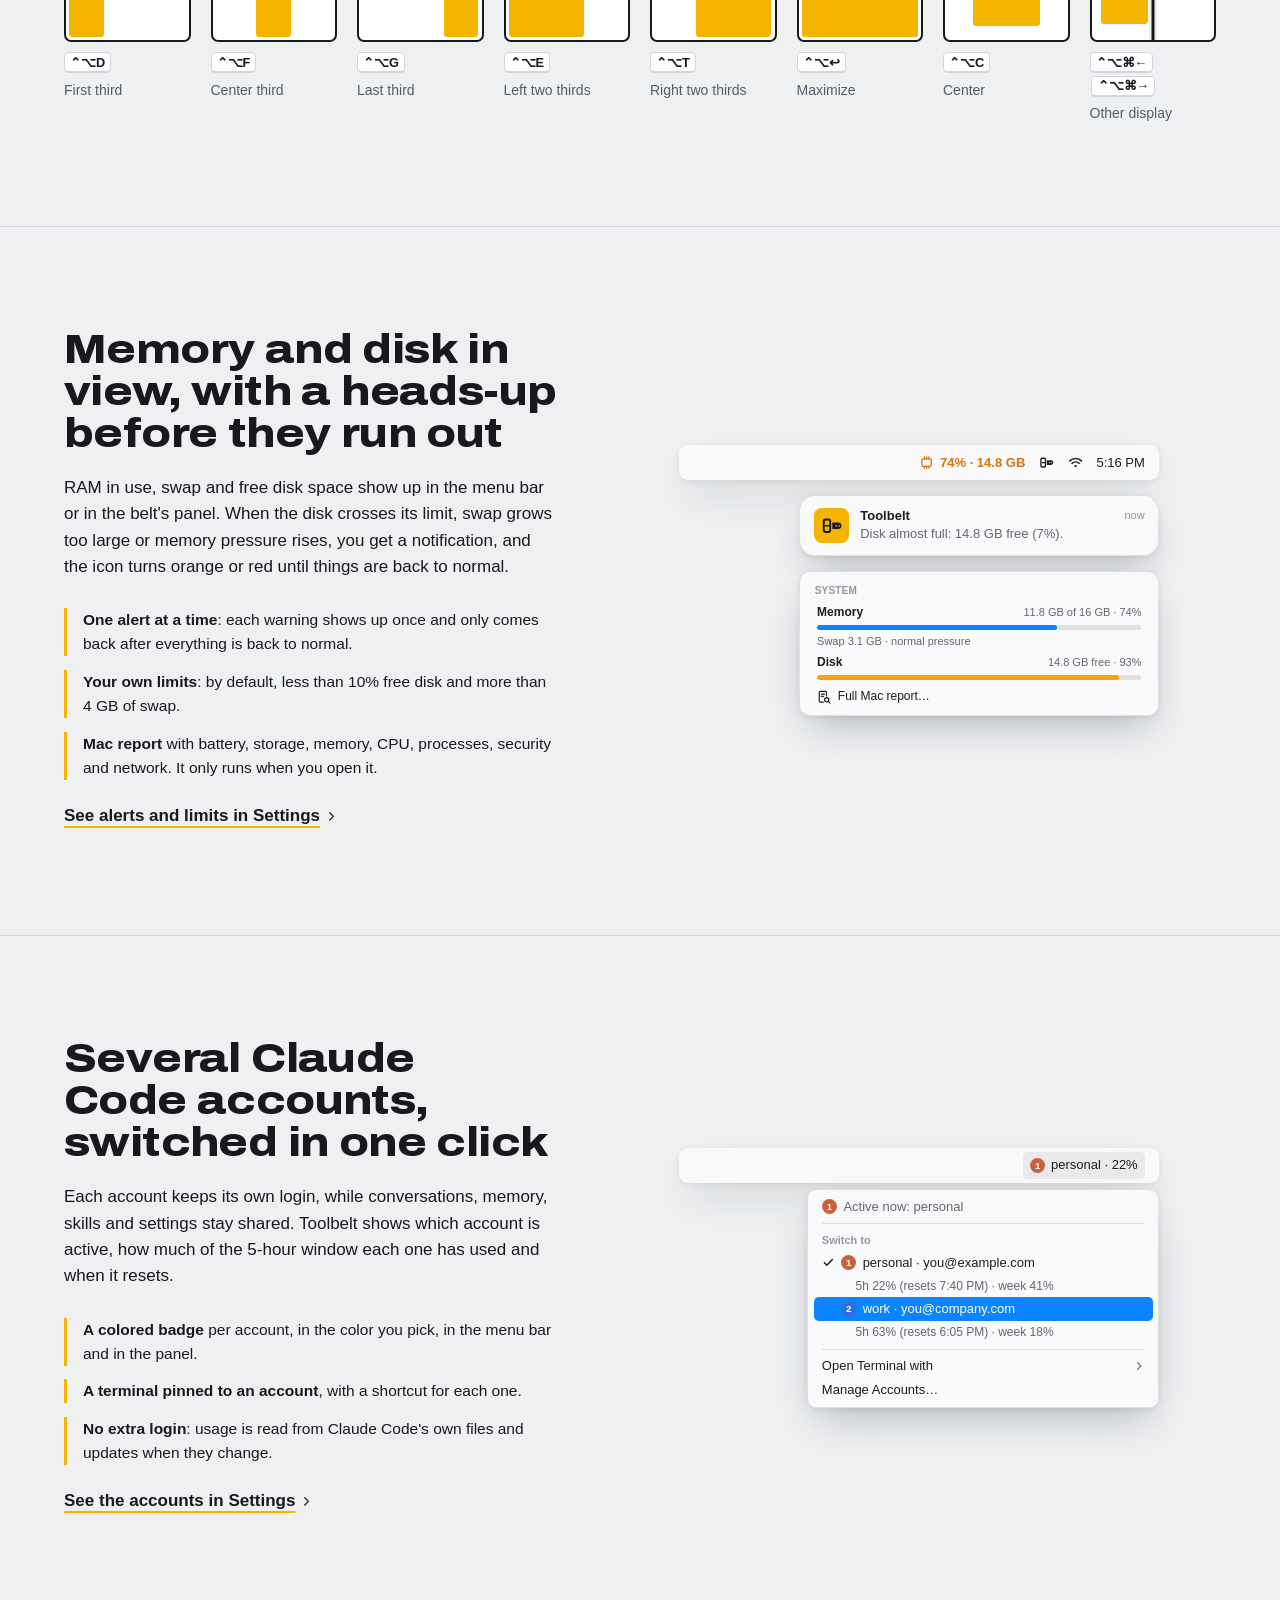
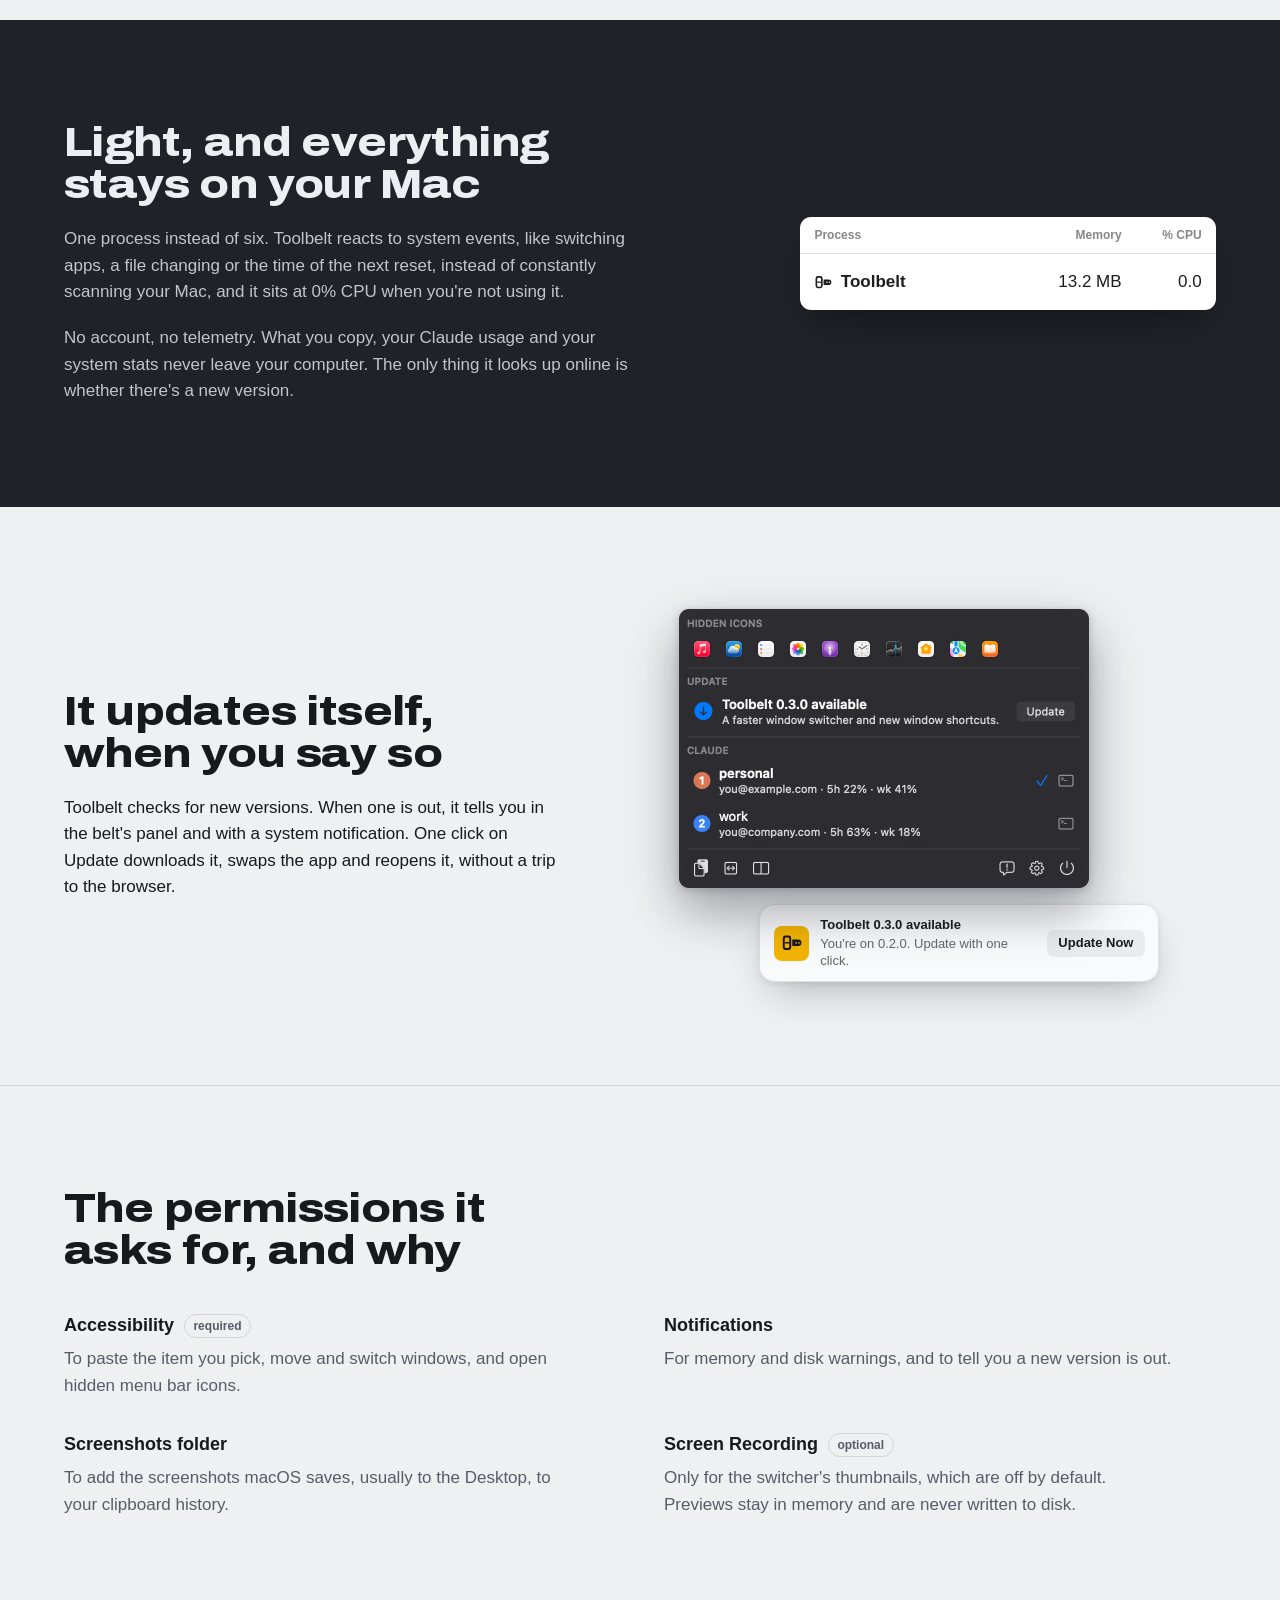
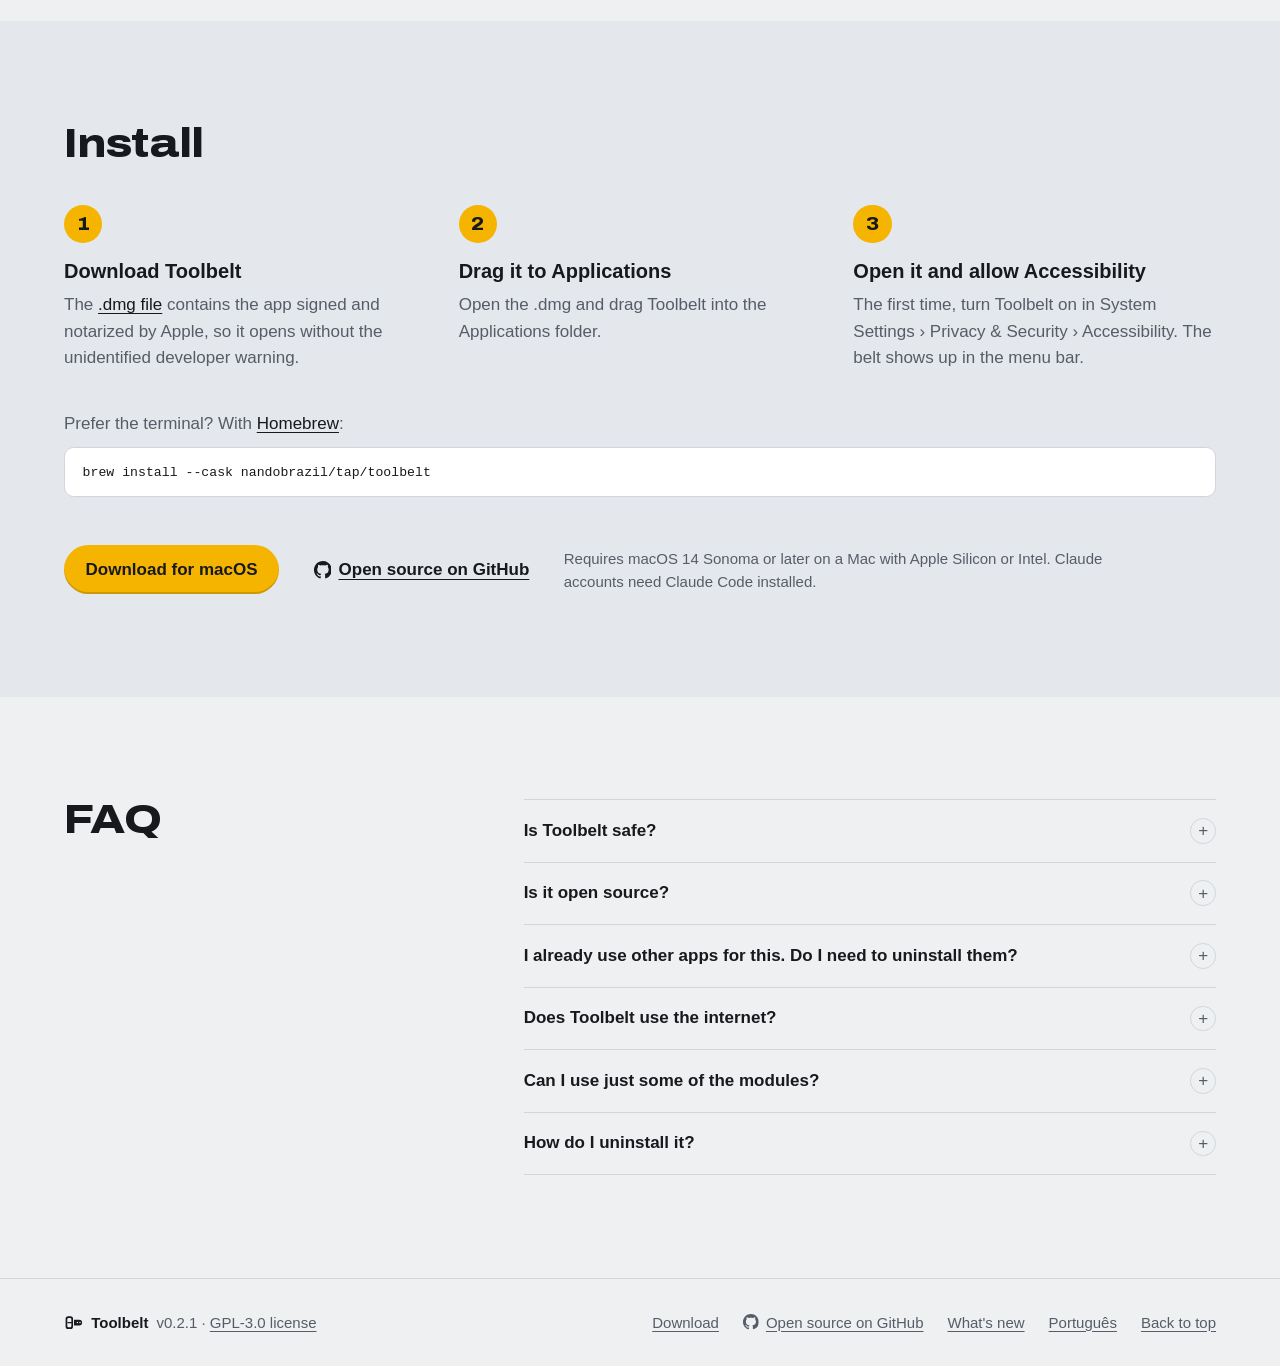
==== commit 7ce3758f: "Show the real app on the landing and open its Settings window in place Real screenshots replace the " ====
--- a/site/en/index.html
+++ b/site/en/index.html
@@ -15,7 +15,7 @@
 <link rel="icon" href="../assets/favicon.svg" type="image/svg+xml">
 <link rel="apple-touch-icon" href="../assets/app-icon.png">
 <link rel="preload" href="../assets/fonts/archivo-latin.woff2" as="font" type="font/woff2" crossorigin>
-<link rel="stylesheet" href="../assets/site.css">
+<link rel="stylesheet" href="../assets/site.css?v=20261023">
 <meta property="og:type" content="website">
 <meta property="og:locale" content="en_US">
 <meta property="og:locale:alternate" content="pt_BR">
@@ -28,7 +28,8 @@
 <meta property="og:image:height" content="630">
 <meta property="og:image:alt" content="Mac menu bar with the Toolbelt icon and its panel open.">
 <meta name="twitter:card" content="summary_large_image">
-<script src="../assets/site.js" defer></script>
+<script>document.documentElement.classList.add("js")</script>
+<script src="../assets/site.js?v=20261023" defer></script>
 </head>
 <body>
 <svg class="sprite" width="0" height="0" aria-hidden="true" focusable="false">
@@ -64,6 +65,14 @@
   <symbol id="glyph-bell" viewBox="0 0 16 16"><g fill="none" stroke="currentColor" stroke-width="1.4" stroke-linejoin="round"><path d="M4 11V7.4a4 4 0 0 1 8 0V11l1.2 1.4H2.8Z"/><path d="M6.6 14a1.4 1.4 0 0 0 2.8 0"/></g></symbol>
   <symbol id="glyph-globe" viewBox="0 0 16 16"><g fill="none" stroke="currentColor" stroke-width="1.3"><circle cx="8" cy="8" r="6.2"/><ellipse cx="8" cy="8" rx="2.6" ry="6.2"/><path d="M1.8 8h12.4"/></g></symbol>
   <symbol id="glyph-headphones" viewBox="0 0 16 16"><g fill="none" stroke="currentColor" stroke-width="1.4" stroke-linejoin="round"><path d="M2.5 10.5V8a5.5 5.5 0 0 1 11 0v2.5"/><rect x="2" y="9.5" width="3" height="4.5" rx="1"/><rect x="11" y="9.5" width="3" height="4.5" rx="1"/></g></symbol>
+  <symbol id="sf-gear" viewBox="0 0 16 16"><g fill="none" stroke="currentColor" stroke-width="1.35" stroke-linejoin="round"><path d="M6.9 1.6h2.2l.4 1.8 1.3.6 1.6-1 1.5 1.6-1 1.5.6 1.4 1.8.4v2.2l-1.8.4-.6 1.3 1 1.6-1.5 1.5-1.6-1-1.3.6-.4 1.8H6.9l-.4-1.8-1.4-.6-1.5 1-1.6-1.5 1-1.6-.6-1.3-1.8-.4V6.9l1.8-.4.6-1.4-1-1.5 1.6-1.6 1.5 1 1.4-.6Z"/><circle cx="8" cy="8" r="2.2"/></g></symbol>
+  <symbol id="sf-menubar" viewBox="0 0 16 16"><g fill="none" stroke="currentColor" stroke-width="1.35" stroke-linecap="round" stroke-linejoin="round"><rect x="1.5" y="2.5" width="13" height="11" rx="2"/><path d="M1.5 5.6h13"/><path d="M8 11.6V8.2M6.4 9.6 8 8l1.6 1.6"/></g></symbol>
+  <symbol id="sf-switcher" viewBox="0 0 16 16"><g fill="none" stroke="currentColor" stroke-width="1.35" stroke-linejoin="round"><rect x="1.5" y="5" width="9.5" height="8" rx="1.6"/><path d="M5 5V3.7c0-.9.7-1.6 1.6-1.6h6.3c.9 0 1.6.7 1.6 1.6V9c0 .9-.7 1.6-1.6 1.6H11"/></g></symbol>
+  <symbol id="sf-gauge" viewBox="0 0 16 16"><g fill="none" stroke="currentColor" stroke-width="1.35" stroke-linecap="round"><path d="M2.4 11.5a5.6 5.6 0 1 1 11.2 0"/><path d="M8 11.2l2.7-3.5"/></g><circle cx="8" cy="11.2" r="1.1" fill="currentColor"/></symbol>
+  <symbol id="sf-sparkle" viewBox="0 0 16 16"><path d="M8 1.6c.55 3.3 2 4.85 5.3 5.4-3.3.55-4.75 2.1-5.3 5.4-.55-3.3-2-4.85-5.3-5.4 3.3-.55 4.75-2.1 5.3-5.4Z" fill="currentColor"/></symbol>
+  <symbol id="sf-lifebuoy" viewBox="0 0 16 16"><g fill="none" stroke="currentColor" stroke-width="1.35" stroke-linecap="round"><circle cx="8" cy="8" r="6.2"/><circle cx="8" cy="8" r="2.6"/><path d="M3.6 3.6l2.6 2.6M12.4 3.6 9.8 6.2M3.6 12.4l2.6-2.6M12.4 12.4 9.8 9.8"/></g></symbol>
+  <symbol id="sf-info" viewBox="0 0 16 16"><g fill="none" stroke="currentColor" stroke-width="1.35" stroke-linecap="round"><circle cx="8" cy="8" r="6.2"/><path d="M8 7.3v4"/></g><circle cx="8" cy="4.9" r=".85" fill="currentColor"/></symbol>
+  <symbol id="github-mark" viewBox="0 0 16 16"><path d="M8 0C3.58 0 0 3.58 0 8c0 3.54 2.29 6.53 5.47 7.59.4.07.55-.17.55-.38 0-.19-.01-.82-.01-1.49-2.01.37-2.53-.49-2.69-.94-.09-.23-.48-.94-.82-1.13-.28-.15-.68-.52-.01-.53.63-.01 1.08.58 1.23.82.72 1.21 1.87.87 2.33.66.07-.52.28-.87.51-1.07-1.78-.2-3.64-.89-3.64-3.95 0-.87.31-1.59.82-2.15-.08-.2-.36-1.02.08-2.12 0 0 .67-.21 2.2.82.64-.18 1.32-.27 2-.27.68 0 1.36.09 2 .27 1.53-1.04 2.2-.82 2.2-.82.44 1.1.16 1.92.08 2.12.51.56.82 1.27.82 2.15 0 3.07-1.87 3.75-3.65 3.95.29.25.54.73.54 1.48 0 1.07-.01 1.93-.01 2.2 0 .21.15.46.55.38A8.01 8.01 0 0 0 16 8c0-4.42-3.58-8-8-8Z"/></symbol>
   <symbol id="glyph-chevron" viewBox="0 0 16 16"><path d="M6 3.5L10.5 8 6 12.5" fill="none" stroke="currentColor" stroke-width="1.6" stroke-linecap="round" stroke-linejoin="round"/></symbol>
 </svg>
 
@@ -92,7 +101,7 @@
     <div class="hero__copy" id="content">
       <h1 class="hero__title" id="hero-title">Six menu bar apps, now just one.</h1>
       <p class="hero__lead">Toolbelt tucks away the icons that don't fit beside the notch, switches between windows, keeps what you copy, snaps windows from the keyboard, warns you when memory and disk run tight, and switches Claude Code accounts. All in a single process of about 15 MB.</p>
-      <p class="hero__replaces">It takes the place of Ice or Bartender, AltTab, Flycut, Rectangle, a RAM and disk monitor, and the back-and-forth between Claude Code accounts.</p>
+      <p class="hero__replaces">One app instead of a menu bar organizer, a window switcher, a clipboard history, a window manager, a RAM and disk monitor, and the back-and-forth between Claude Code accounts.</p>
       <div class="hero__actions">
         <a class="button button--primary" href="/download">Download for macOS</a>
         <a class="button button--quiet" href="#features">See features</a>
@@ -101,13 +110,15 @@
         <li>macOS 14 or later</li>
         <li>Apple Silicon and Intel</li>
         <li>Notarized by Apple</li>
+        <li><a href="https://github.com/nandobrazil/toolbelt">Open source, GPL-3.0</a></li>
       </ul>
     </div>
 
     <div class="hero__stage">
-      <div class="mac-panel" id="hero-panel" role="img" aria-label="Toolbelt panel open below the belt: hidden menu bar icons, Claude accounts with each one's usage, and the Mac's memory and disk.">
+      <img class="shot hero__shot" src="../assets/shots/en/belt-panel.webp" width="334" height="367" alt="Toolbelt panel open: hidden menu bar icons, Claude accounts with each one's usage, memory and disk, and the footer shortcuts." loading="lazy" decoding="async">
+      <div class="mac-panel" id="hero-panel" role="group" aria-label="Toolbelt panel open below the belt: hidden menu bar icons, Claude accounts with each one's usage, and the Mac's memory and disk.">
         <p class="mac-panel__label">Hidden icons</p>
-        <div class="mac-panel__extras">
+        <div class="mac-panel__extras" aria-hidden="true">
           <span><svg><use href="#glyph-cloud"/></svg></span>
           <span><svg><use href="#glyph-music"/></svg></span>
           <span><svg><use href="#glyph-shield"/></svg></span>
@@ -148,12 +159,12 @@
         <p class="panel-report"><svg><use href="#glyph-report"/></svg>Full Mac report…</p>
         <div class="mac-panel__divider"></div>
         <div class="mac-panel__footer">
-          <span><svg><use href="#glyph-clipboard"/></svg></span>
-          <span><svg><use href="#glyph-arrange"/></svg></span>
-          <span><svg><use href="#glyph-split"/></svg></span>
+          <span aria-hidden="true"><svg><use href="#glyph-clipboard"/></svg></span>
+          <span aria-hidden="true"><svg><use href="#glyph-arrange"/></svg></span>
+          <span aria-hidden="true"><svg><use href="#glyph-split"/></svg></span>
           <span class="mac-panel__spacer"></span>
-          <span><svg><use href="#glyph-gear"/></svg></span>
-          <span><svg><use href="#glyph-power"/></svg></span>
+          <button class="mac-panel__button" type="button" data-settings-page="general" aria-label="Open Settings"><svg aria-hidden="true"><use href="#glyph-gear"/></svg></button>
+          <span aria-hidden="true"><svg><use href="#glyph-power"/></svg></span>
         </div>
       </div>
     </div>
@@ -186,47 +197,32 @@
           <li><span class="feature__key">Next to the belt</span> you can show the active Claude account, the 5-hour usage, RAM, swap or free disk space, all in a single item.</li>
         </ul>
       </div>
-      <figure class="feature__art">
-        <div class="arrange-bar" role="img" aria-label="Two menu bars. The first is in arrange mode: icons to the left of the divider go to the panel. The second shows the bar afterwards: only the belt, Wi-Fi and the clock to the right of the notch.">
-          <p class="arrange-bar__caption">Arrange mode</p>
-          <div class="arrange-bar__strip">
-            <span class="arrange-bar__menus"><b>Finder</b><span>File</span><span>Edit</span></span>
-            <span class="arrange-bar__notch"></span>
-            <span class="arrange-bar__hidden">
-              <svg><use href="#glyph-cloud"/></svg>
-              <svg><use href="#glyph-music"/></svg>
-              <svg><use href="#glyph-shield"/></svg>
-              <svg><use href="#glyph-timer"/></svg>
-            </span>
-            <span class="arrange-bar__divider">┊</span>
-            <span class="arrange-bar__visible">
-              <svg><use href="#belt-closed"/></svg>
-              <svg><use href="#glyph-wifi"/></svg>
-              <span>5:16 PM</span>
-            </span>
-          </div>
-          <p class="arrange-bar__caption">After</p>
-          <div class="arrange-bar__strip">
-            <span class="arrange-bar__menus"><b>Finder</b><span>File</span><span>Edit</span></span>
-            <span class="arrange-bar__notch"></span>
-            <span class="arrange-bar__visible arrange-bar__visible--after">
-              <svg><use href="#belt-closed"/></svg>
-              <svg><use href="#glyph-wifi"/></svg>
-              <span>5:16 PM</span>
-            </span>
-          </div>
-        </div>
-        <figcaption>Arrange mode: whatever sits to the left of the divider moves into the belt's panel.</figcaption>
+      <figure class="feature__art feature__art--shot">
+        <div class="shot-stage">
+          <div class="shot-window">
+            <div class="shot-window__bar" aria-hidden="true"><span class="shot-window__lights"><span></span><span></span><span></span></span><span class="shot-window__title">Menu bar</span></div>
+            <img class="shot-window__page" src="../assets/shots/en/settings-menuBar.webp" width="580" height="1428" alt="Toolbelt Settings on the Menu bar page: the What stays in the menu bar section, with the icons kept in the menu bar (Weather, Now Playing, Bluetooth, Wi‑Fi, Battery, Control Center and Clock) and the ones hidden in the belt." loading="lazy" decoding="async">
+          </div>
+        </div>
+        <figcaption class="how">
+          <p class="how__title">How it works</p>
+          <ol class="how__steps">
+            <li>Click the belt to see every hidden icon in one panel.</li>
+            <li>In Settings › Menu bar, click an icon to send it from the menu bar to the belt, or back.</li>
+            <li>Drag to change the order: Toolbelt actually moves the icon in the menu bar and checks that it got there.</li>
+          </ol>
+          <p class="feature__more"><button class="text-button" type="button" data-settings-page="menuBar">Open Settings<svg aria-hidden="true"><use href="#glyph-chevron"/></svg></button></p>
+        </figcaption>
       </figure>
     </div>
   </section>
 
   <section class="feature" id="window-switcher" aria-labelledby="switcher-title">
-    <div class="container feature__grid">
+    <div class="container feature__grid feature__grid--stacked">
       <div class="feature__copy">
         <h2 class="section-title" id="switcher-title">Switch between windows, not apps</h2>
         <p>Hold <kbd>⌥</kbd> and press <kbd>⇥</kbd>: every open window from every app shows up. Let go to switch. A quick tap jumps straight back to the previous window, and <kbd>⇧</kbd> goes backwards.</p>
-        <p>Prefer <kbd>⌘</kbd><kbd>⇥</kbd>, like in AltTab? Record that shortcut and Toolbelt takes over from the macOS switcher while it's running.</p>
+        <p>Prefer <kbd>⌘</kbd><kbd>⇥</kbd>? Record that shortcut and Toolbelt takes over from the macOS switcher while it's running.</p>
         <ul class="feature__points">
           <li><span class="feature__key"><kbd>⌥</kbd><kbd>`</kbd></span> shows only the current app's windows.</li>
           <li><span class="feature__key">With the panel open</span> <kbd>W</kbd> closes the window, <kbd>M</kbd> minimizes it, <kbd>H</kbd> hides the app and <kbd>Q</kbd> quits it.</li>
@@ -234,21 +230,19 @@
           <li><span class="feature__key">Window thumbnails</span>, if you want them. They're kept in memory only, 24 at most.</li>
         </ul>
       </div>
-      <figure class="feature__art">
-        <div class="screen" role="img" aria-label="Window switcher open in the middle of the screen, with five windows from different apps and the second one selected.">
-          <span class="screen__window screen__window--back"></span>
-          <span class="screen__window screen__window--front"></span>
-          <div class="switcher">
-            <div class="switcher__tiles">
-              <span class="switcher__tile"><span class="app-icon app-icon--browser"><svg><use href="#glyph-globe"/></svg></span><span class="switcher__title">Docs</span></span>
-              <span class="switcher__tile switcher__tile--selected"><span class="app-icon app-icon--terminal"><svg><use href="#glyph-terminal"/></svg></span><span class="switcher__title">~/toolbelt</span></span>
-              <span class="switcher__tile"><span class="app-icon app-icon--notes"><svg><use href="#glyph-report"/></svg></span><span class="switcher__title">Ideas</span></span>
-              <span class="switcher__tile"><span class="app-icon app-icon--chat"><svg><use href="#glyph-bell"/></svg></span><span class="switcher__title">Family</span></span>
-              <span class="switcher__tile"><span class="app-icon app-icon--code"><svg><use href="#glyph-split"/></svg></span><span class="switcher__title">main.swift</span></span>
-            </div>
-            <p class="switcher__hints">W close · M minimize · H hide app · Q quit app · / search</p>
-          </div>
-        </div>
+      <figure class="feature__art feature__art--shot">
+        <div class="shot-stage">
+          <img class="shot" src="../assets/shots/en/window-switcher.webp" width="860" height="166" alt="Toolbelt's window switcher with six open windows (Safari, Terminal, Notes, Mail, Calendar and Finder), Terminal selected and the action keys in the footer." loading="lazy" decoding="async">
+        </div>
+        <figcaption class="how">
+          <p class="how__title">How it works</p>
+          <ol class="how__steps">
+            <li>Hold <kbd>⌥</kbd> and press <kbd>⇥</kbd> (or <kbd>⌘</kbd><kbd>⇥</kbd>, if you recorded that shortcut): every app's windows show up.</li>
+            <li>Press <kbd>⇥</kbd> again to move on, <kbd>⇧</kbd><kbd>⇥</kbd> to go back, or use the mouse.</li>
+            <li>Let go to switch. Before that, <kbd>W</kbd>, <kbd>M</kbd>, <kbd>H</kbd> and <kbd>Q</kbd> act on the highlighted window.</li>
+          </ol>
+          <p class="feature__more"><button class="text-button" type="button" data-settings-page="switcher">See the shortcuts in Settings<svg aria-hidden="true"><use href="#glyph-chevron"/></svg></button></p>
+        </figcaption>
       </figure>
     </div>
   </section>
@@ -260,19 +254,24 @@
         <p><kbd>⌥</kbd><kbd>⌘</kbd><kbd>V</kbd> opens a panel with your latest text, images and screenshots. Pick one with the mouse, the arrow keys or the numbers 1 to 0, and it's pasted into the app you were using.</p>
         <ul class="feature__points">
           <li><span class="feature__key">Screenshots</span> saved with <kbd>⌘</kbd><kbd>⇧</kbd><kbd>3</kbd>, <kbd>4</kbd> or <kbd>5</kbd> land in the history on their own.</li>
-          <li><span class="feature__key">Passwords stay out</span>: anything copied from 1Password, Bitwarden or apps you choose to ignore is never stored.</li>
+          <li><span class="feature__key">Passwords stay out</span>: anything copied from password managers and the apps you choose to ignore is never stored.</li>
           <li><span class="feature__key">Daily archive</span>, if you turn it on: one .md file per day with the time and source app, and images in a subfolder.</li>
           <li><span class="feature__key">Your way</span>: theme, glass, frosted or solid, width, font, corners and where the panel opens.</li>
         </ul>
       </div>
-      <figure class="feature__art">
-        <div class="clip-panel" role="img" aria-label="Clipboard panel with five numbered items: a command, a screenshot, a note, a link and an address.">
-          <div class="clip-panel__row clip-panel__row--selected"><span class="clip-panel__number">1</span><span class="clip-panel__text clip-panel__text--code">git push origin main</span></div>
-          <div class="clip-panel__row clip-panel__row--image"><span class="clip-panel__number">2</span><span class="clip-panel__shot"><span class="clip-panel__shot-window"><span class="clip-panel__shot-dots"></span><span class="clip-panel__shot-line"></span><span class="clip-panel__shot-line clip-panel__shot-line--short"></span><span class="clip-panel__shot-mark"></span></span></span><span class="clip-panel__meta">Screenshot · 5:02 PM</span></div>
-          <div class="clip-panel__row"><span class="clip-panel__number">3</span><span class="clip-panel__text">Meeting moved to Thursday at 3 PM</span></div>
-          <div class="clip-panel__row"><span class="clip-panel__number">4</span><span class="clip-panel__text">https://toolbelt.oconde.dev</span></div>
-          <div class="clip-panel__row"><span class="clip-panel__number">5</span><span class="clip-panel__text">120 Orange Street, Apt 34</span></div>
-        </div>
+      <figure class="feature__art feature__art--shot">
+        <div class="shot-stage">
+          <img class="shot" src="../assets/shots/en/clipboard-picker.webp" width="420" height="252" alt="Toolbelt's clipboard history with six numbered items: a git command, a screenshot, a link, a note, a Homebrew command and an address; the first one is selected." loading="lazy" decoding="async">
+        </div>
+        <figcaption class="how">
+          <p class="how__title">How it works</p>
+          <ol class="how__steps">
+            <li>Hold <kbd>⌥</kbd><kbd>⌘</kbd> and press <kbd>V</kbd> in any app.</li>
+            <li>Pick with the arrow keys, a number from 1 to 0 or the mouse. Type to filter.</li>
+            <li>The item is pasted into the app you were in, without switching windows.</li>
+          </ol>
+          <p class="feature__more"><button class="text-button" type="button" data-settings-page="clipboard">See the options in Settings<svg aria-hidden="true"><use href="#glyph-chevron"/></svg></button></p>
+        </figcaption>
       </figure>
     </div>
   </section>
@@ -281,7 +280,8 @@
     <div class="container">
       <div class="feature__copy feature__copy--wide">
         <h2 class="section-title" id="windows-title">Windows in place, hands on the keyboard</h2>
-        <p>The same <kbd>⌃</kbd><kbd>⌥</kbd> shortcuts as Rectangle, without installing Rectangle. Halves, thirds, two thirds, corners, center, full screen and moving between displays, with whatever gap between windows you like.</p>
+        <p><kbd>⌃</kbd><kbd>⌥</kbd> shortcuts that snap the front window without leaving the keyboard. Halves, thirds, two thirds, corners, center, full screen and moving between displays, with whatever gap between windows you like.</p>
+        <p class="feature__more"><button class="text-button" type="button" data-settings-page="windows">See and re-record the shortcuts in Settings<svg aria-hidden="true"><use href="#glyph-chevron"/></svg></button></p>
       </div>
       <ul class="layouts" aria-label="Window shortcuts">
         <li><span class="mini-screen"><span style="--x:.0;--y:0;--w:.5;--h:1"></span></span><span class="layouts__keys"><kbd>⌃⌥←</kbd></span><span class="layouts__name">Left half</span></li>
@@ -314,6 +314,7 @@
           <li><span class="feature__key">Your own limits</span>: by default, less than 10% free disk and more than 4 GB of swap.</li>
           <li><span class="feature__key">Mac report</span> with battery, storage, memory, CPU, processes, security and network. It only runs when you open it.</li>
         </ul>
+        <p class="feature__more"><button class="text-button" type="button" data-settings-page="system">See alerts and limits in Settings<svg aria-hidden="true"><use href="#glyph-chevron"/></svg></button></p>
       </div>
       <figure class="feature__art">
         <div class="alert-scene" role="img" aria-label="Menu bar with the monitor in orange showing 74% memory and 14.8 GB free, and a Toolbelt notification warning that the disk is almost full.">
@@ -356,6 +357,7 @@
           <li><span class="feature__key">A terminal pinned to an account</span>, with a shortcut for each one.</li>
           <li><span class="feature__key">No extra login</span>: usage is read from Claude Code's own files and updates when they change.</li>
         </ul>
+        <p class="feature__more"><button class="text-button" type="button" data-settings-page="claude">See the accounts in Settings<svg aria-hidden="true"><use href="#glyph-chevron"/></svg></button></p>
       </div>
       <figure class="feature__art">
         <div class="claude-scene" role="img" aria-label="Claude accounts menu open in the menu bar: the personal account is active with 22% used in the last 5 hours, and the work account is at 63%.">
@@ -401,24 +403,7 @@
       </div>
       <figure class="feature__art">
         <div class="update-scene" role="img" aria-label="Update section in the Toolbelt panel with the Update button, and the system notification with the Update Now button.">
-          <div class="mac-panel mac-panel--compact update-scene__panel">
-            <p class="mac-panel__label">Hidden icons</p>
-            <div class="mac-panel__extras">
-              <span><svg><use href="#glyph-cloud"/></svg></span>
-              <span><svg><use href="#glyph-music"/></svg></span>
-              <span><svg><use href="#glyph-shield"/></svg></span>
-              <span><svg><use href="#glyph-timer"/></svg></span>
-              <span><svg><use href="#glyph-display"/></svg></span>
-              <span><svg><use href="#glyph-keyboard"/></svg></span>
-            </div>
-            <div class="mac-panel__divider"></div>
-            <p class="mac-panel__label">Update</p>
-            <div class="update-banner">
-              <svg class="update-banner__icon"><use href="#glyph-download"/></svg>
-              <span class="update-banner__text"><strong>Toolbelt 0.3.0 available</strong><span>You're on 0.2.0.</span></span>
-              <span class="update-banner__action">Update</span>
-            </div>
-          </div>
+          <img class="shot update-scene__shot" src="../assets/shots/en/belt-panel-update.webp" width="410" height="279" alt="Toolbelt panel with the Update section: Toolbelt 0.3.0 available, with the Update button." loading="lazy" decoding="async">
           <div class="notification notification--update">
             <span class="notification__icon"><svg><use href="#belt-closed"/></svg></span>
             <span class="notification__text"><strong>Toolbelt 0.3.0 available</strong><span>You're on 0.2.0. Update with one click.</span></span>
@@ -476,6 +461,7 @@
       </div>
       <div class="install__footer">
         <a class="button button--primary" href="/download">Download for macOS</a>
+        <a class="button button--quiet github-link" href="https://github.com/nandobrazil/toolbelt"><svg aria-hidden="true"><use href="#github-mark"/></svg>Open source on GitHub</a>
         <p class="install__requirements">Requires macOS 14 Sonoma or later on a Mac with Apple Silicon or Intel. Claude accounts need Claude Code installed.</p>
       </div>
     </div>
@@ -490,8 +476,12 @@
           <p>It's signed with a Developer ID and notarized by Apple: macOS checks the signature before opening it and doesn't show the "can't be verified" warning. It runs only on your Mac, with no account and no telemetry.</p>
         </details>
         <details>
-          <summary>Do I need to uninstall AltTab, Ice or Rectangle?</summary>
-          <p>No need to uninstall them, but quit those apps and remove them from your login items. They use the same shortcuts and compete with Toolbelt for the menu bar. The same goes for Bartender and Flycut.</p>
+          <summary>Is it open source?</summary>
+          <p>Yes. Toolbelt's code is on <a href="https://github.com/nandobrazil/toolbelt">GitHub</a> under the GPL-3.0 license: you can read it, build it and change it. Anyone who distributes a modified version has to publish its code under the same license.</p>
+        </details>
+        <details>
+          <summary>I already use other apps for this. Do I need to uninstall them?</summary>
+          <p>No need to uninstall anything. If you already use another app to switch windows, organize the menu bar, snap windows or keep a clipboard history, quit it and remove it from your login items: the shortcuts are the same and both would compete for the menu bar.</p>
         </details>
         <details>
           <summary>Does Toolbelt use the internet?</summary>
@@ -512,14 +502,43 @@
 
 <footer class="site-footer">
   <div class="container site-footer__inner">
-    <p class="site-footer__brand"><svg aria-hidden="true"><use href="#belt-closed"/></svg>Toolbelt <span class="site-footer__version">v0.2.1</span></p>
+    <p class="site-footer__brand"><svg aria-hidden="true"><use href="#belt-closed"/></svg>Toolbelt <span class="site-footer__version">v0.2.1 · <a href="https://github.com/nandobrazil/toolbelt/blob/main/LICENSE">GPL-3.0 license</a></span></p>
     <nav class="site-footer__links" aria-label="Footer">
       <a href="/download">Download</a>
+      <a class="github-link" href="https://github.com/nandobrazil/toolbelt"><svg aria-hidden="true"><use href="#github-mark"/></svg>Open source on GitHub</a>
       <a href="/changelog">What's new</a>
       <a href="/" hreflang="pt-BR" lang="pt-BR">Português</a>
       <a href="#top">Back to top</a>
     </nav>
   </div>
 </footer>
+<dialog class="settings-dialog" id="settings-dialog" role="dialog" aria-modal="true" aria-label="Toolbelt Settings" data-shots="../assets/shots/en/" data-alt-prefix="Toolbelt Settings, page ">
+  <div class="settings-window">
+    <div class="settings-window__sidebar">
+      <div class="settings-window__lights">
+        <button class="settings-window__light settings-window__light--close" type="button" data-settings-close aria-label="Close Settings"></button>
+        <span class="settings-window__light settings-window__light--minimize" aria-hidden="true"></span>
+        <span class="settings-window__light settings-window__light--zoom" aria-hidden="true"></span>
+      </div>
+      <div class="settings-window__tabs" role="tablist" aria-orientation="vertical" aria-label="Settings sections">
+        <button class="settings-tab" type="button" role="tab" id="settings-tab-general" aria-controls="settings-page" aria-selected="true" tabindex="0" data-page="general" data-width="580" data-height="1023"><svg aria-hidden="true"><use href="#sf-gear"/></svg><span>General</span></button>
+        <button class="settings-tab" type="button" role="tab" id="settings-tab-menuBar" aria-controls="settings-page" aria-selected="false" tabindex="-1" data-page="menuBar" data-width="580" data-height="1428"><svg aria-hidden="true"><use href="#sf-menubar"/></svg><span>Menu bar</span></button>
+        <button class="settings-tab" type="button" role="tab" id="settings-tab-switcher" aria-controls="settings-page" aria-selected="false" tabindex="-1" data-page="switcher" data-width="580" data-height="611"><svg aria-hidden="true"><use href="#sf-switcher"/></svg><span>Switch windows</span></button>
+        <button class="settings-tab" type="button" role="tab" id="settings-tab-clipboard" aria-controls="settings-page" aria-selected="false" tabindex="-1" data-page="clipboard" data-width="580" data-height="1455"><svg aria-hidden="true"><use href="#glyph-clipboard"/></svg><span>Clipboard</span></button>
+        <button class="settings-tab" type="button" role="tab" id="settings-tab-windows" aria-controls="settings-page" aria-selected="false" tabindex="-1" data-page="windows" data-width="580" data-height="1020"><svg aria-hidden="true"><use href="#glyph-split"/></svg><span>Windows</span></button>
+        <button class="settings-tab" type="button" role="tab" id="settings-tab-system" aria-controls="settings-page" aria-selected="false" tabindex="-1" data-page="system" data-width="580" data-height="694"><svg aria-hidden="true"><use href="#sf-gauge"/></svg><span>System monitor</span></button>
+        <button class="settings-tab" type="button" role="tab" id="settings-tab-claude" aria-controls="settings-page" aria-selected="false" tabindex="-1" data-page="claude" data-width="580" data-height="579"><svg aria-hidden="true"><use href="#sf-sparkle"/></svg><span>Claude accounts</span></button>
+        <button class="settings-tab" type="button" role="tab" id="settings-tab-support" aria-controls="settings-page" aria-selected="false" tabindex="-1" data-page="support" data-width="580" data-height="495"><svg aria-hidden="true"><use href="#sf-lifebuoy"/></svg><span>Help & reports</span></button>
+        <button class="settings-tab" type="button" role="tab" id="settings-tab-about" aria-controls="settings-page" aria-selected="false" tabindex="-1" data-page="about" data-width="580" data-height="470"><svg aria-hidden="true"><use href="#sf-info"/></svg><span>About</span></button>
+      </div>
+    </div>
+    <div class="settings-window__main">
+      <p class="settings-window__title" aria-hidden="true">General</p>
+      <div class="settings-window__detail" id="settings-page" role="tabpanel" tabindex="0" aria-labelledby="settings-tab-general">
+        <img class="settings-window__page" alt="" width="580" height="1023" decoding="async">
+      </div>
+    </div>
+  </div>
+</dialog>
 </body>
 </html>
--- a/site/assets/site.css
+++ b/site/assets/site.css
@@ -35,6 +35,10 @@
   --container: 72rem;
   --clock-width: 8.25rem;
   --menubar-height: 2.125rem;
+  --panel-width: 19.5rem;
+  --panel-scale: 1;
+  --wallpaper: radial-gradient(120% 110% at 0% 0%, rgba(255, 214, 102, 0.85) 0%, rgba(255, 214, 102, 0) 55%), linear-gradient(145deg, #93A9C0 0%, #5D6F86 100%);
+  --shot-shadow: drop-shadow(0 22px 26px rgba(12, 16, 24, 0.32)) drop-shadow(0 2px 4px rgba(12, 16, 24, 0.22));
   color-scheme: light dark;
 }
 
@@ -60,6 +64,8 @@
     --menubar-line: rgba(255, 255, 255, 0.08);
     --screen-bg: #2C3138;
     --screen-window: rgba(255, 255, 255, 0.08);
+    --wallpaper: radial-gradient(120% 110% at 0% 0%, rgba(255, 198, 51, 0.38) 0%, rgba(255, 198, 51, 0) 55%), linear-gradient(145deg, #34404F 0%, #191D23 100%);
+    --shot-shadow: drop-shadow(0 22px 26px rgba(0, 0, 0, 0.5)) drop-shadow(0 2px 4px rgba(0, 0, 0, 0.35));
   }
 }
 
@@ -87,7 +93,7 @@
   font-family: var(--text);
   font-size: 1.0625rem;
   line-height: 1.55;
-  overflow-x: hidden;
+  overflow-x: clip;
 }
 
 h1,
@@ -426,17 +432,49 @@
 }
 
 .hero__stage {
+  width: calc(var(--panel-width) * var(--panel-scale));
   padding-top: 0.3rem;
 }
 
 @media (min-width: 1200px) {
-  .hero__stage .mac-panel {
-    zoom: 1.18;
+  :root {
+    --panel-scale: 1.18;
+  }
+}
+
+.hero .hero__shot {
+  display: none;
+}
+
+.hero__stage .mac-panel {
+  margin-left: auto;
+  transform: scale(var(--panel-scale));
+  transform-origin: top right;
+}
+
+.js .hero__stage .mac-panel {
+  position: fixed;
+  top: calc(var(--menubar-height) + 0.3rem);
+  right: calc(var(--gutter) + var(--clock-width) - 4.5rem);
+  z-index: 9;
+  -webkit-backdrop-filter: saturate(160%) blur(24px);
+  backdrop-filter: saturate(160%) blur(24px);
+}
+
+.js .hero__stage .mac-panel:not(.is-open) {
+  opacity: 0;
+  transform: translateY(-0.4rem) scale(calc(var(--panel-scale) * 0.97));
+  visibility: hidden;
+}
+
+@media (prefers-reduced-motion: no-preference) {
+  .js .hero__stage .mac-panel:not(.is-open) {
+    transition: opacity 140ms ease, transform 160ms ease, visibility 0s linear 160ms;
   }
 }
 
 .mac-panel {
-  width: 19.5rem;
+  width: var(--panel-width);
   padding: 0.7rem 0.75rem 0.55rem;
   border: 1px solid var(--ui-panel-border);
   border-radius: 0.7rem;
@@ -449,19 +487,9 @@
   transform-origin: 85% 0;
 }
 
-.mac-panel.is-closed {
-  opacity: 0;
-  transform: translateY(-0.4rem) scale(0.97);
-  visibility: hidden;
-}
-
 @media (prefers-reduced-motion: no-preference) {
   .mac-panel {
     transition: opacity 160ms ease, transform 200ms ease, visibility 0s linear 0s;
-  }
-
-  .mac-panel.is-closed {
-    transition: opacity 140ms ease, transform 160ms ease, visibility 0s linear 160ms;
   }
 }
 
@@ -617,13 +645,27 @@
   gap: 0.2rem;
 }
 
-.mac-panel__footer span {
+.mac-panel__footer span,
+.mac-panel__button {
   display: grid;
   place-items: center;
   width: 1.65rem;
   height: 1.5rem;
   border-radius: 0.3rem;
   color: var(--ui-secondary);
+}
+
+.mac-panel__button {
+  margin: 0;
+  padding: 0;
+  border: 0;
+  background: transparent;
+  cursor: pointer;
+}
+
+.mac-panel__button:hover {
+  background: var(--ui-hover);
+  color: var(--ui-text);
 }
 
 .mac-panel__footer svg {
@@ -744,323 +786,173 @@
   text-align: center;
 }
 
-.arrange-bar {
-  display: grid;
-  gap: 0.6rem;
+.feature__grid--stacked {
+  grid-template-columns: minmax(0, 1fr);
+  gap: clamp(2rem, 4vw, 3rem);
+}
+
+.feature__grid--stacked .feature__points {
+  grid-template-columns: repeat(2, minmax(0, 1fr));
+  gap: 0.85rem 2.5rem;
+  max-width: none;
+}
+
+.feature__art--shot {
+  justify-items: stretch;
+  gap: 1.75rem;
+}
+
+.shot-stage {
+  display: grid;
+  place-items: center;
+  padding: clamp(1.25rem, 4vw, 2.75rem) clamp(0.75rem, 3.5vw, 2.5rem);
+  overflow: hidden;
+  border-radius: 1.1rem;
+  background: var(--wallpaper);
+}
+
+.shot {
+  display: block;
+  max-width: 100%;
+  height: auto;
+  filter: var(--shot-shadow);
+}
+
+.shot-window {
   width: 100%;
-  max-width: 36rem;
-}
-
-.arrange-bar__caption {
+  max-width: 36.25rem;
+  overflow: hidden;
+  border-radius: 0.75rem;
+  background: #1E1E1E;
+  box-shadow: 0 0 0 1px rgba(0, 0, 0, 0.55), inset 0 0 0 1px rgba(255, 255, 255, 0.1), 0 24px 44px -14px rgba(12, 16, 24, 0.55);
+}
+
+.shot-window__bar {
+  display: flex;
+  align-items: center;
+  gap: 1rem;
+  height: 2.75rem;
+  padding-inline: 0.95rem;
+  color: #F2F2F7;
+  font-size: 0.875rem;
+  font-weight: 650;
+}
+
+.shot-window__lights {
+  display: inline-flex;
+  gap: 0.5rem;
+}
+
+.shot-window__lights span,
+.settings-window__light {
+  flex: none;
+  width: 0.75rem;
+  height: 0.75rem;
+  border-radius: 50%;
+  background-color: #FF5F57;
+}
+
+.shot-window__lights span:nth-child(2),
+.settings-window__light--minimize {
+  background-color: #FEBC2E;
+}
+
+.shot-window__lights span:nth-child(3),
+.settings-window__light--zoom {
+  background-color: #28C840;
+}
+
+.shot-window__page {
+  display: block;
+  width: 100%;
+  height: auto;
+  aspect-ratio: 580 / 385;
+  object-fit: cover;
+  object-position: top;
+  -webkit-mask-image: linear-gradient(to bottom, #000 calc(100% - 1.25rem), transparent);
+  mask-image: linear-gradient(to bottom, #000 calc(100% - 1.25rem), transparent);
+}
+
+.feature__art .how {
+  display: grid;
+  gap: 1rem;
+  max-width: none;
+  color: var(--ink);
+  font-size: 0.9375rem;
+  text-align: left;
+}
+
+.how__title {
   color: var(--steel);
+  font-size: 0.75rem;
+  font-weight: 700;
+  letter-spacing: 0.08em;
+  text-transform: uppercase;
+}
+
+.how__steps {
+  display: grid;
+  gap: 0.8rem;
+  counter-reset: step;
+}
+
+.feature__grid--stacked .how__steps {
+  grid-template-columns: repeat(3, minmax(0, 1fr));
+  gap: 1.5rem;
+}
+
+.how__steps li {
+  position: relative;
+  min-height: 1.6rem;
+  padding-left: 2.4rem;
+  counter-increment: step;
+}
+
+.how__steps li::before {
+  content: counter(step);
+  position: absolute;
+  top: -0.05rem;
+  left: 0;
+  display: grid;
+  place-items: center;
+  width: 1.6rem;
+  height: 1.6rem;
+  border-radius: 50%;
+  background: var(--buckle);
+  color: var(--buckle-ink);
+  font-family: var(--display);
   font-size: 0.8125rem;
-  font-weight: 600;
-}
-
-.arrange-bar__caption:not(:first-child) {
-  margin-top: 1rem;
-}
-
-.arrange-bar__strip {
-  position: relative;
-  display: flex;
-  align-items: center;
-  gap: 0.75rem;
-  height: 2.6rem;
-  padding-inline: 0.9rem;
-  overflow: hidden;
-  border-radius: 0.7rem;
-  background: var(--ui-panel);
-  box-shadow: var(--ui-shadow);
-  color: var(--ui-text);
-  font-size: 0.875rem;
-  white-space: nowrap;
-}
-
-.arrange-bar__visible--after {
-  margin-left: auto;
-}
-
-.arrange-bar__menus {
+  font-stretch: 112%;
+  font-weight: 800;
+}
+
+.text-button {
   display: inline-flex;
   align-items: center;
-  gap: 0.7rem;
-  min-width: 0;
-  overflow: hidden;
-}
-
-.arrange-bar__app {
+  gap: 0.3rem;
+  margin: 0;
+  padding: 0.2rem 0;
+  border: 0;
+  background: none;
+  color: var(--ink);
+  font: inherit;
+  font-weight: 650;
+  text-align: left;
+  text-decoration: underline;
+  text-decoration-color: var(--buckle);
+  text-decoration-thickness: 2px;
+  text-underline-offset: 0.3em;
+  cursor: pointer;
+}
+
+.text-button svg {
   flex: none;
-  width: 1rem;
-  height: 1rem;
-}
-
-.arrange-bar__notch {
-  position: absolute;
-  top: 0;
-  left: 50%;
-  width: 5.5rem;
-  height: 100%;
-  border-radius: 0 0 0.7rem 0.7rem;
-  background: #000000;
-  transform: translateX(-50%);
-}
-
-.arrange-bar__hidden {
-  margin-left: auto;
-}
-
-.arrange-bar__hidden,
-.arrange-bar__visible {
-  display: inline-flex;
-  align-items: center;
-  gap: 0.55rem;
-  height: 1.7rem;
-  padding-inline: 0.4rem;
-  border-radius: 0.4rem;
-}
-
-.arrange-bar__hidden {
-  background: var(--buckle-soft);
-  outline: 1.5px dashed var(--buckle);
-  outline-offset: -1.5px;
-}
-
-.arrange-bar__hidden svg,
-.arrange-bar__visible svg {
-  width: 0.95rem;
-  height: 0.95rem;
-}
-
-.arrange-bar__divider {
-  color: var(--ui-secondary);
-  font-size: 1.05rem;
-}
-
-.screen {
-  position: relative;
-  display: grid;
-  place-items: center;
-  width: 100%;
-  max-width: 36rem;
-  aspect-ratio: 16 / 10;
-  padding: 1rem;
-  overflow: hidden;
-  border: 0.55rem solid #1C1E22;
-  border-radius: 1rem;
-  background: var(--screen-bg);
-}
-
-.screen__window {
-  position: absolute;
-  border-radius: 0.5rem;
-  background: var(--screen-window);
-}
-
-.screen__window--back {
-  inset: 9% 38% 22% 6%;
-}
-
-.screen__window--front {
-  inset: 24% 7% 8% 40%;
-}
-
-.switcher {
-  position: relative;
-  width: min(100%, 31rem);
-  padding: 0.9rem 0.9rem 0.6rem;
-  border-radius: 1rem;
-  background: rgba(30, 32, 37, 0.8);
-  -webkit-backdrop-filter: blur(16px);
-  backdrop-filter: blur(16px);
-  box-shadow: 0 24px 50px -16px rgba(0, 0, 0, 0.55);
-  color: #F2F2F7;
-}
-
-.switcher__tiles {
-  display: grid;
-  grid-template-columns: repeat(5, minmax(0, 1fr));
-  gap: 0.35rem;
-}
-
-.switcher__tile {
-  display: grid;
-  justify-items: center;
-  gap: 0.4rem;
-  min-width: 0;
-  padding: 0.55rem 0.3rem 0.45rem;
-  border: 1px solid transparent;
-  border-radius: 0.6rem;
-}
-
-.switcher__tile--selected {
-  border-color: rgba(10, 132, 255, 0.75);
-  background: rgba(10, 132, 255, 0.35);
-}
-
-.switcher__title {
-  max-width: 100%;
-  overflow: hidden;
-  font-size: 0.6875rem;
-  text-overflow: ellipsis;
-  white-space: nowrap;
-}
-
-.app-icon {
-  display: grid;
-  place-items: center;
-  width: clamp(2.2rem, 7vw, 3.1rem);
-  aspect-ratio: 1;
-  border-radius: 22%;
-  box-shadow: inset 0 -2px 0 rgba(0, 0, 0, 0.18);
-}
-
-.app-icon svg {
-  width: 52%;
-  height: 52%;
-}
-
-.app-icon--browser {
-  background: #2D7FF9;
-  color: #FFFFFF;
-}
-
-.app-icon--terminal {
-  background: #2B2F36;
-  color: #7CE38B;
-  outline: 1px solid rgba(255, 255, 255, 0.18);
-  outline-offset: -1px;
-}
-
-.app-icon--notes {
-  background: #F5C543;
-  color: #3A2E00;
-}
-
-.app-icon--chat {
-  background: #34C759;
-  color: #FFFFFF;
-}
-
-.app-icon--code {
-  background: #7A5AF8;
-  color: #FFFFFF;
-}
-
-.switcher__hints {
-  margin-top: 0.55rem;
-  overflow: hidden;
-  color: rgba(235, 235, 245, 0.66);
-  font-size: 0.6875rem;
-  text-align: center;
-  text-overflow: ellipsis;
-  white-space: nowrap;
-}
-
-.clip-panel {
-  width: 100%;
-  max-width: 22rem;
-  padding: 0.45rem;
-  border: 1px solid var(--ui-panel-border);
-  border-radius: 0.75rem;
-  background: var(--ui-panel);
-  box-shadow: var(--ui-shadow);
-  color: var(--ui-text);
-  font-size: 0.8125rem;
-}
-
-.clip-panel__row {
-  display: flex;
-  align-items: center;
-  gap: 0.5rem;
-  min-height: 1.65rem;
-  padding: 0.2rem 0.5rem 0.2rem 0.25rem;
-  border-radius: 0.45rem;
-}
-
-.clip-panel__row--selected {
-  background: var(--ui-accent);
-  color: #FFFFFF;
-}
-
-.clip-panel__row--selected .clip-panel__number {
-  color: rgba(255, 255, 255, 0.8);
-}
-
-.clip-panel__row--image {
-  padding-block: 0.3rem;
-}
-
-.clip-panel__number {
-  flex: none;
-  width: 1rem;
-  color: var(--ui-tertiary);
-  font-size: 0.6875rem;
-  font-variant-numeric: tabular-nums;
-  font-weight: 650;
-  text-align: center;
-}
-
-.clip-panel__text {
-  min-width: 0;
-  overflow: hidden;
-  text-overflow: ellipsis;
-  white-space: nowrap;
-}
-
-.clip-panel__text--code {
-  font-family: ui-monospace, "SF Mono", Menlo, monospace;
-  font-size: 0.75rem;
-}
-
-.clip-panel__shot {
-  display: grid;
-  place-items: center;
-  flex: none;
-  width: 7.5rem;
-  height: 4.5rem;
-  border: 1px solid var(--ui-panel-border);
-  border-radius: 0.35rem;
-  background: linear-gradient(160deg, #7A8BA3, #4D5B70);
-}
-
-.clip-panel__shot-window {
-  display: grid;
-  gap: 0.28rem;
-  width: 72%;
-  padding: 0.3rem 0.35rem 0.4rem;
-  border-radius: 0.25rem;
-  background: #FFFFFF;
-  box-shadow: 0 4px 10px -4px rgba(0, 0, 0, 0.5);
-}
-
-.clip-panel__shot-dots {
-  width: 1.1rem;
-  height: 0.25rem;
-  background: radial-gradient(circle at 0.125rem 50%, #FF5F57 0.11rem, transparent 0.12rem), radial-gradient(circle at 0.55rem 50%, #FEBC2E 0.11rem, transparent 0.12rem), radial-gradient(circle at 0.975rem 50%, #28C840 0.11rem, transparent 0.12rem);
-}
-
-.clip-panel__shot-line {
-  height: 0.2rem;
-  border-radius: 999px;
-  background: #D5DAE1;
-}
-
-.clip-panel__shot-line--short {
-  width: 60%;
-}
-
-.clip-panel__shot-mark {
-  width: 45%;
-  height: 0.55rem;
-  border-radius: 0.12rem;
-  background: var(--buckle);
-}
-
-.clip-panel__meta {
-  align-self: flex-end;
-  color: var(--ui-tertiary);
-  font-size: 0.6875rem;
+  width: 0.8rem;
+  height: 0.8rem;
+}
+
+.text-button:hover {
+  color: var(--steel);
 }
 
 .layouts {
@@ -1415,54 +1307,12 @@
   max-width: 30rem;
 }
 
-.update-scene__panel {
+.update-scene__shot {
   justify-self: start;
 }
 
 .notification--update {
   max-width: 25rem;
-}
-
-.update-banner {
-  display: flex;
-  align-items: center;
-  gap: 0.55rem;
-  padding: 0.45rem 0.4rem;
-  border-radius: 0.45rem;
-  background: var(--ui-hover);
-}
-
-.update-banner__icon {
-  flex: none;
-  width: 1.15rem;
-  height: 1.15rem;
-  color: var(--ui-accent);
-}
-
-.update-banner__text {
-  display: flex;
-  flex: 1;
-  flex-direction: column;
-  min-width: 0;
-}
-
-.update-banner__text span {
-  color: var(--ui-secondary);
-  font-size: 0.6875rem;
-}
-
-.update-banner__action {
-  flex: none;
-  padding: 0.25rem 0.6rem;
-  border-radius: 0.4rem;
-  background: var(--ui-accent);
-  color: #FFFFFF;
-  font-size: 0.75rem;
-  font-weight: 650;
-}
-
-.update-scene .mac-panel__extras {
-  grid-template-columns: repeat(10, 1fr);
 }
 
 .permissions {
@@ -1692,6 +1542,230 @@
   color: var(--ink);
 }
 
+.site-footer__version a {
+  color: inherit;
+  text-underline-offset: 0.2em;
+}
+
+.hero__facts a {
+  text-underline-offset: 0.2em;
+}
+
+.github-link {
+  display: inline-flex;
+  align-items: center;
+  gap: 0.45rem;
+}
+
+.github-link svg {
+  flex: none;
+  width: 1.05em;
+  height: 1.05em;
+}
+
+html:has(.settings-dialog[open]) {
+  overflow: hidden;
+}
+
+.settings-dialog {
+  width: min(48.75rem, calc(100vw - 2rem));
+  height: min(40rem, calc(100vh - 3rem));
+  max-width: none;
+  max-height: none;
+  margin: auto;
+  padding: 0;
+  overflow: visible;
+  border: 0;
+  border-radius: 1rem;
+  background: transparent;
+  color: #F2F2F7;
+  color-scheme: dark;
+}
+
+.settings-dialog::backdrop {
+  background: rgba(10, 12, 16, 0.5);
+}
+
+.settings-dialog :focus-visible {
+  outline-color: var(--ui-accent);
+}
+
+.settings-window {
+  position: relative;
+  display: grid;
+  grid-template-columns: 12.5rem minmax(0, 1fr);
+  height: 100%;
+  overflow: hidden;
+  border-radius: 1rem;
+  background: #1E1E1E;
+  box-shadow: 0 0 0 1px rgba(0, 0, 0, 0.7), 0 32px 80px -12px rgba(0, 0, 0, 0.65);
+  font-size: 0.8125rem;
+  line-height: 1.3;
+}
+
+.settings-window::after {
+  content: "";
+  position: absolute;
+  inset: 0;
+  border-radius: inherit;
+  box-shadow: inset 0 0 0 1px rgba(255, 255, 255, 0.12);
+  pointer-events: none;
+}
+
+@media (prefers-reduced-motion: no-preference) {
+  .settings-dialog .settings-window {
+    opacity: 0;
+    transform: scale(0.96);
+    transition: opacity 160ms ease, transform 180ms ease;
+  }
+
+  .settings-dialog::backdrop {
+    opacity: 0;
+    transition: opacity 160ms ease;
+  }
+
+  .settings-dialog.is-visible .settings-window {
+    opacity: 1;
+    transform: none;
+  }
+
+  .settings-dialog.is-visible::backdrop {
+    opacity: 1;
+  }
+}
+
+.settings-window__sidebar {
+  display: flex;
+  flex-direction: column;
+  min-height: 0;
+  margin: 0.5rem 0 0.5rem 0.5rem;
+  padding: 0.75rem 0.5rem 0.5rem;
+  border-radius: 0.75rem;
+  background: #2B2B2E;
+  box-shadow: inset 0 0 0 1px rgba(255, 255, 255, 0.06);
+}
+
+.settings-window__lights {
+  display: flex;
+  align-items: center;
+  gap: 0.5rem;
+  height: 1.5rem;
+  padding-inline: 0.45rem;
+}
+
+.settings-window__light {
+  margin: 0;
+  padding: 0;
+  border: 0;
+  background-position: center;
+  background-repeat: no-repeat;
+  background-size: 100%;
+}
+
+.settings-window__light--close {
+  position: relative;
+  cursor: pointer;
+}
+
+.settings-window__light--close::after {
+  content: "";
+  position: absolute;
+  inset: -0.45rem;
+}
+
+.settings-window__lights:hover .settings-window__light--close,
+.settings-window__light--close:focus-visible {
+  background-image: url("data:image/svg+xml,%3Csvg xmlns='http://www.w3.org/2000/svg' viewBox='0 0 12 12'%3E%3Cpath d='M4 4l4 4M8 4l-4 4' fill='none' stroke='%234D0000' stroke-width='1.3' stroke-linecap='round'/%3E%3C/svg%3E");
+}
+
+.settings-window__tabs {
+  display: grid;
+  align-content: start;
+  gap: 0.125rem;
+  min-height: 0;
+  margin-top: 1.1rem;
+  overflow-y: auto;
+}
+
+.settings-tab {
+  display: flex;
+  align-items: center;
+  gap: 0.55rem;
+  width: 100%;
+  min-height: 1.85rem;
+  margin: 0;
+  padding: 0.25rem 0.5rem;
+  border: 0;
+  border-radius: 0.45rem;
+  background: transparent;
+  color: #F2F2F7;
+  font: inherit;
+  text-align: left;
+  cursor: pointer;
+}
+
+.settings-tab svg {
+  flex: none;
+  width: 1rem;
+  height: 1rem;
+  color: var(--ui-accent);
+}
+
+.settings-tab:hover {
+  background: rgba(255, 255, 255, 0.06);
+}
+
+.settings-tab[aria-selected="true"] {
+  background: rgba(255, 255, 255, 0.13);
+}
+
+.settings-tab:focus-visible,
+.settings-window__detail:focus-visible {
+  outline-offset: -2px;
+}
+
+.settings-window__main {
+  display: grid;
+  grid-template-rows: auto minmax(0, 1fr);
+  min-width: 0;
+  min-height: 0;
+}
+
+.settings-window__title {
+  padding: 1.1rem 1.5rem 0.6rem;
+  font-size: 0.9375rem;
+  font-weight: 700;
+}
+
+.settings-window__detail {
+  display: flex;
+  align-items: flex-start;
+  justify-content: center;
+  min-height: 0;
+  overflow-y: auto;
+  overscroll-behavior: contain;
+  scrollbar-color: rgba(255, 255, 255, 0.28) transparent;
+  scrollbar-width: thin;
+}
+
+.settings-window__page {
+  display: block;
+  flex: none;
+  width: 100%;
+  max-width: 36.25rem;
+  height: auto;
+}
+
+.settings-window__page.is-loading {
+  opacity: 0;
+}
+
+@media (prefers-reduced-motion: no-preference) {
+  .settings-window__page {
+    transition: opacity 120ms ease;
+  }
+}
+
 @media (max-width: 1080px) {
   .status-item--monitor {
     display: none;
@@ -1712,7 +1786,17 @@
 
   .hero__stage {
     justify-self: end;
+    width: auto;
     padding-top: 0;
+  }
+
+  .js .hero .hero__shot {
+    display: block;
+    margin-left: auto;
+  }
+
+  .feature__grid--stacked .how__steps {
+    grid-template-columns: minmax(0, 1fr);
   }
 
   .feature__grid,
@@ -1776,28 +1860,17 @@
     margin-left: auto;
   }
 
+  .js .hero__stage .mac-panel {
+    right: var(--gutter);
+    width: min(21rem, calc(100vw - var(--gutter) * 2));
+  }
+
+  .shot-window__title {
+    display: none;
+  }
+
   .overview__list {
     grid-template-columns: minmax(0, 1fr);
-  }
-
-  .switcher__tiles {
-    grid-template-columns: repeat(3, minmax(0, 1fr));
-  }
-
-  .switcher__tile:nth-child(n + 4) {
-    display: none;
-  }
-
-  .switcher__hints {
-    white-space: normal;
-  }
-
-  .arrange-bar__menus span {
-    display: none;
-  }
-
-  .arrange-bar__notch {
-    width: 3.5rem;
   }
 
   .layouts {
@@ -1813,12 +1886,65 @@
     display: none;
   }
 
-  .arrange-bar__hidden svg:nth-child(n + 3),
-  .arrange-bar__visible span {
+  .feature__grid--stacked .feature__points {
+    grid-template-columns: minmax(0, 1fr);
+  }
+}
+
+@media (max-width: 700px) {
+  .settings-dialog {
+    inset: 0;
+    width: auto;
+    height: auto;
+    margin: 0;
+    border-radius: 0;
+  }
+
+  .settings-window {
+    grid-template-columns: minmax(0, 1fr);
+    grid-template-rows: auto minmax(0, 1fr);
+    border-radius: 0;
+    box-shadow: none;
+  }
+
+  .settings-window::after {
     display: none;
   }
 
-  .update-scene__panel {
-    justify-self: stretch;
-  }
-}
+  .settings-window__sidebar {
+    margin: 0;
+    padding: 0.85rem 0 0;
+    border-radius: 0;
+    box-shadow: inset 0 -1px 0 rgba(255, 255, 255, 0.08);
+  }
+
+  .settings-window__lights {
+    padding-inline: 1rem;
+  }
+
+  .settings-window__tabs {
+    display: flex;
+    gap: 0.25rem;
+    margin-top: 0.75rem;
+    padding: 0 1rem 0.65rem;
+    overflow-x: auto;
+    overflow-y: hidden;
+    overscroll-behavior-x: contain;
+    scrollbar-width: none;
+  }
+
+  .settings-window__tabs::-webkit-scrollbar {
+    display: none;
+  }
+
+  .settings-tab {
+    flex: none;
+    width: auto;
+    padding: 0.4rem 0.7rem;
+    white-space: nowrap;
+  }
+
+  .settings-window__title {
+    padding: 0.9rem 1rem 0.5rem;
+  }
+}
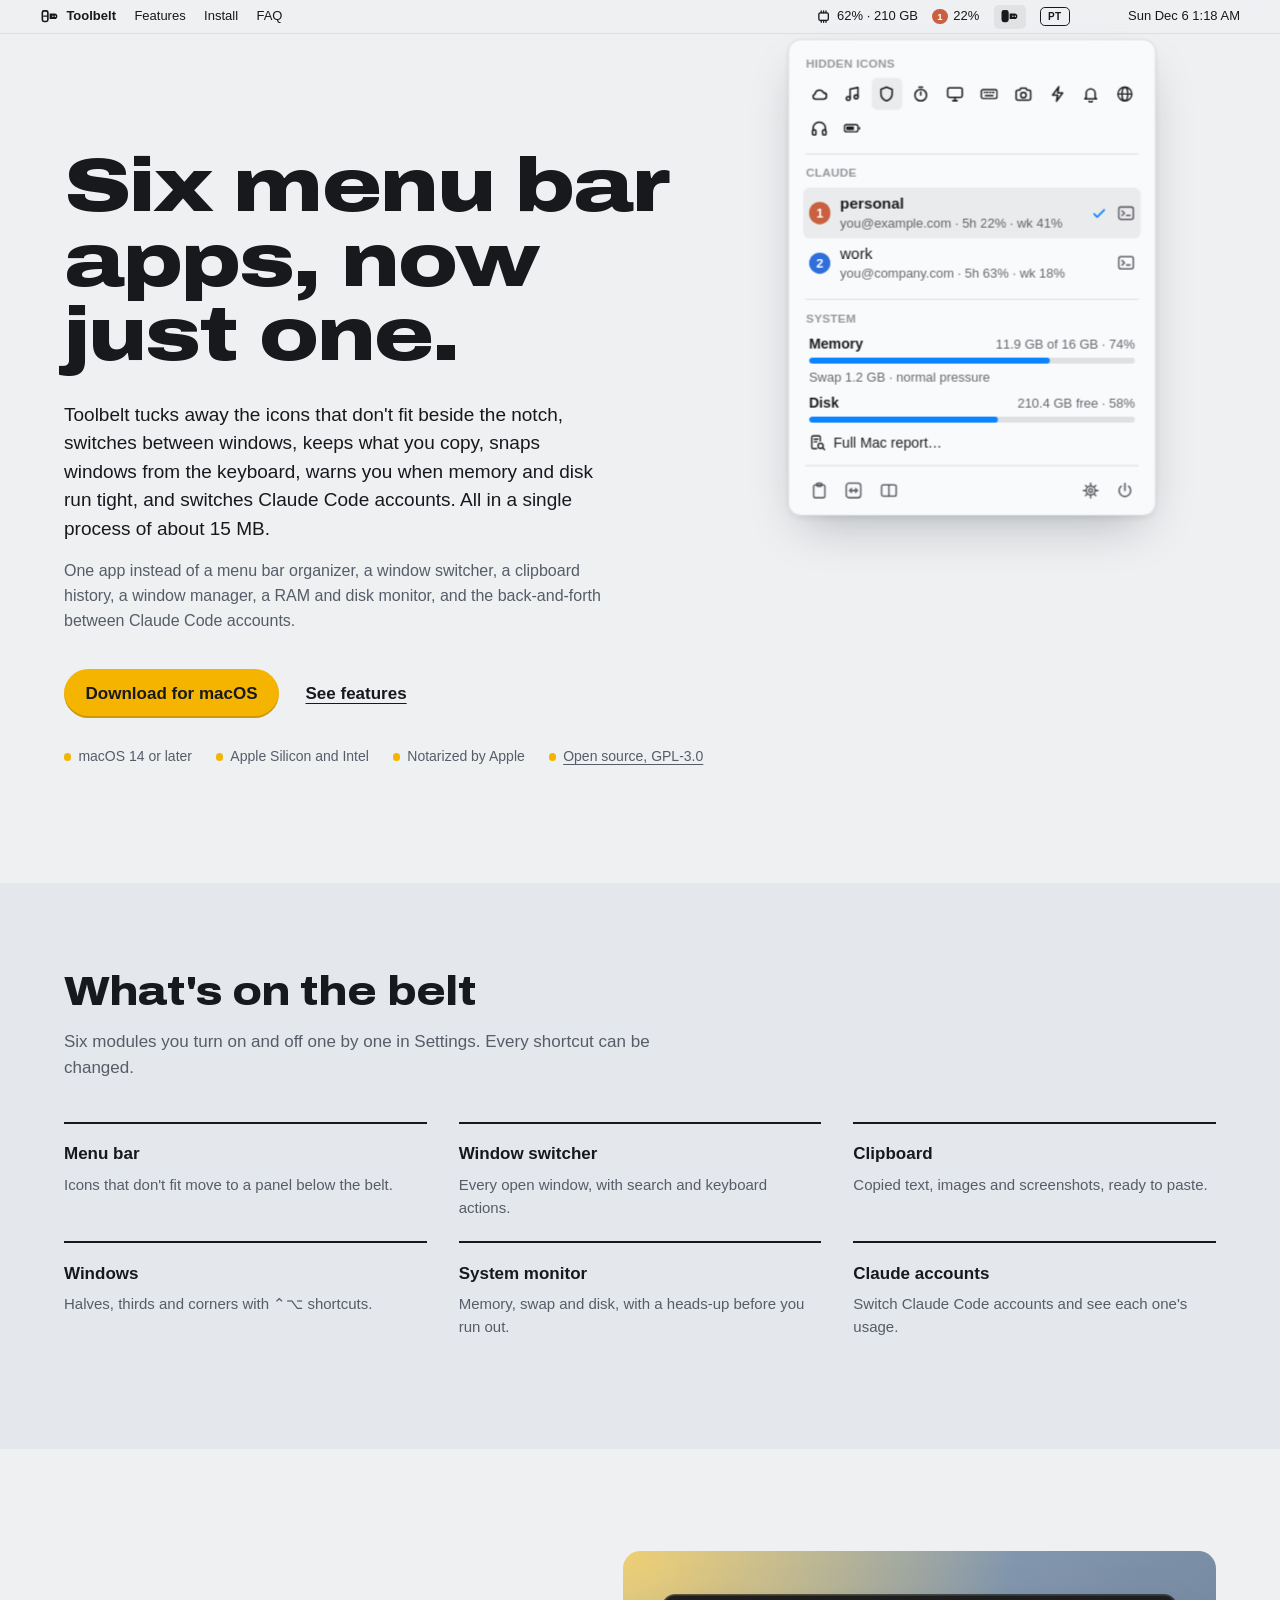
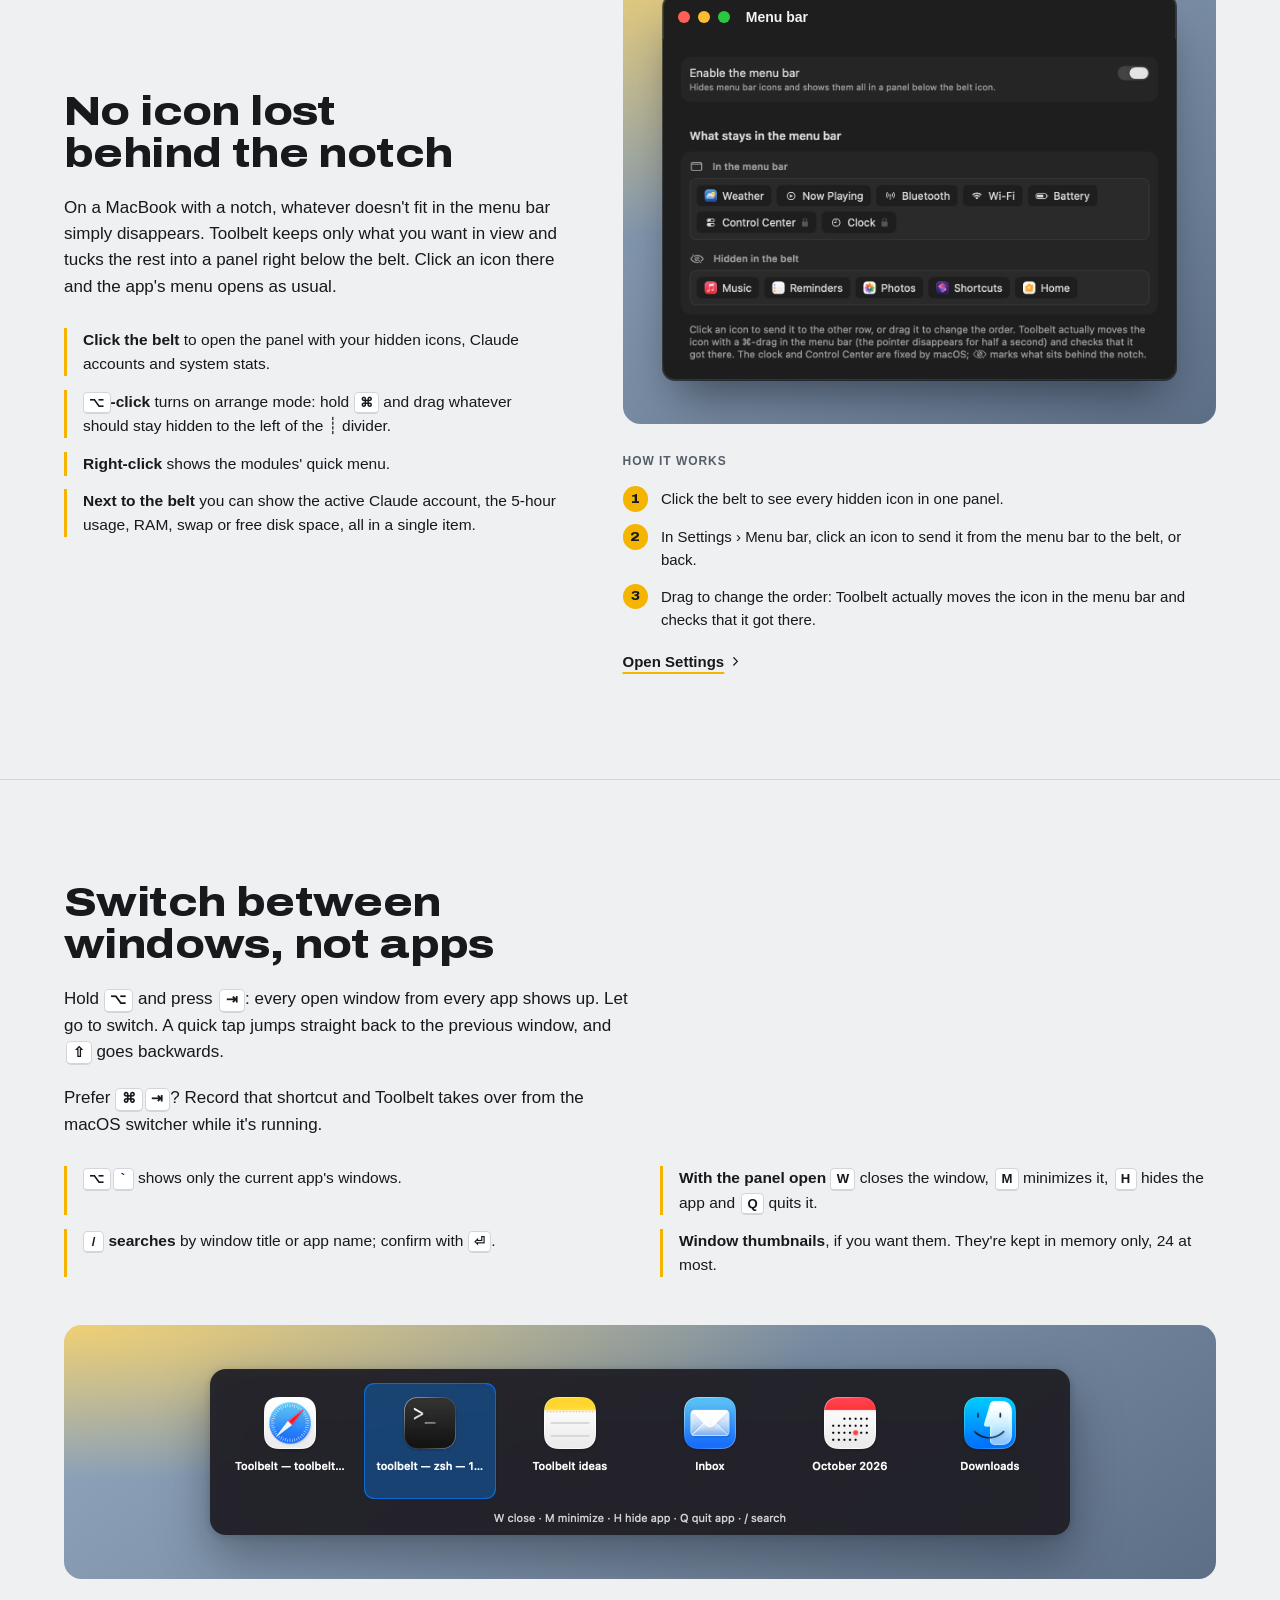
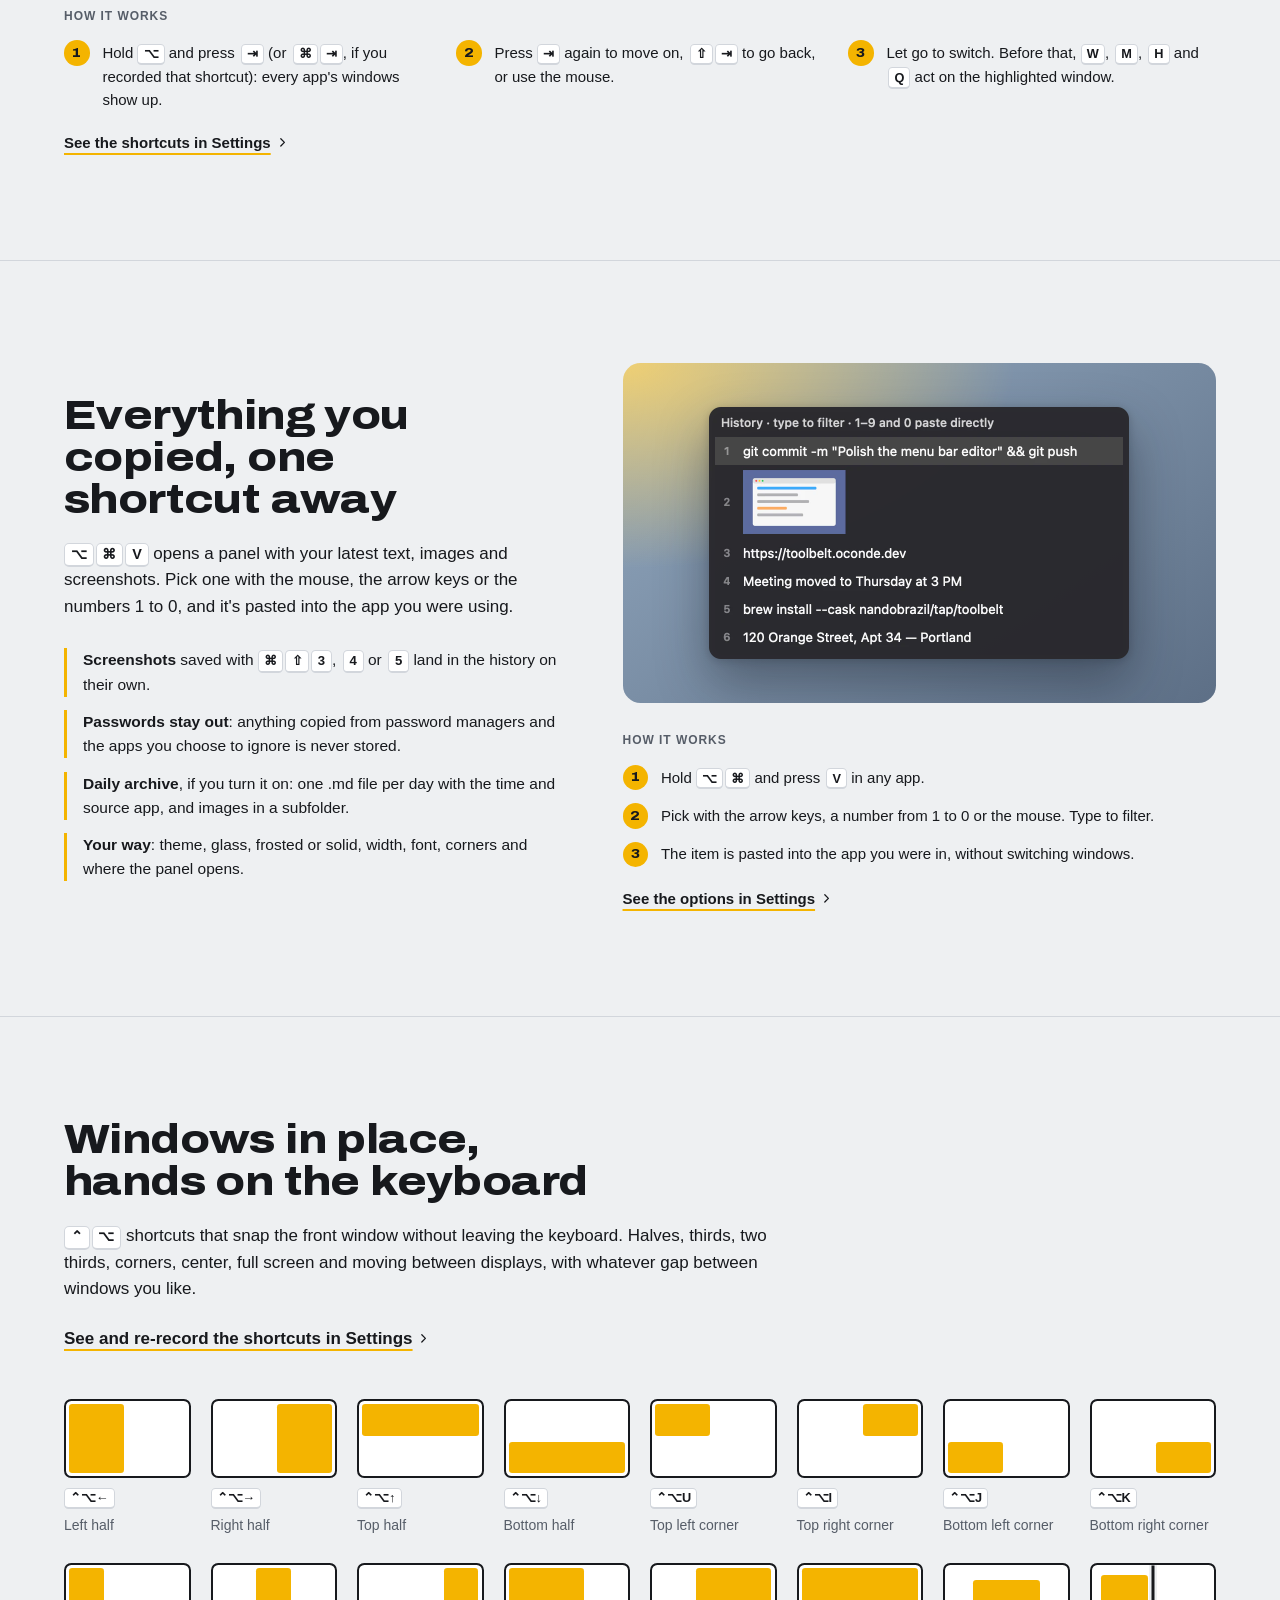
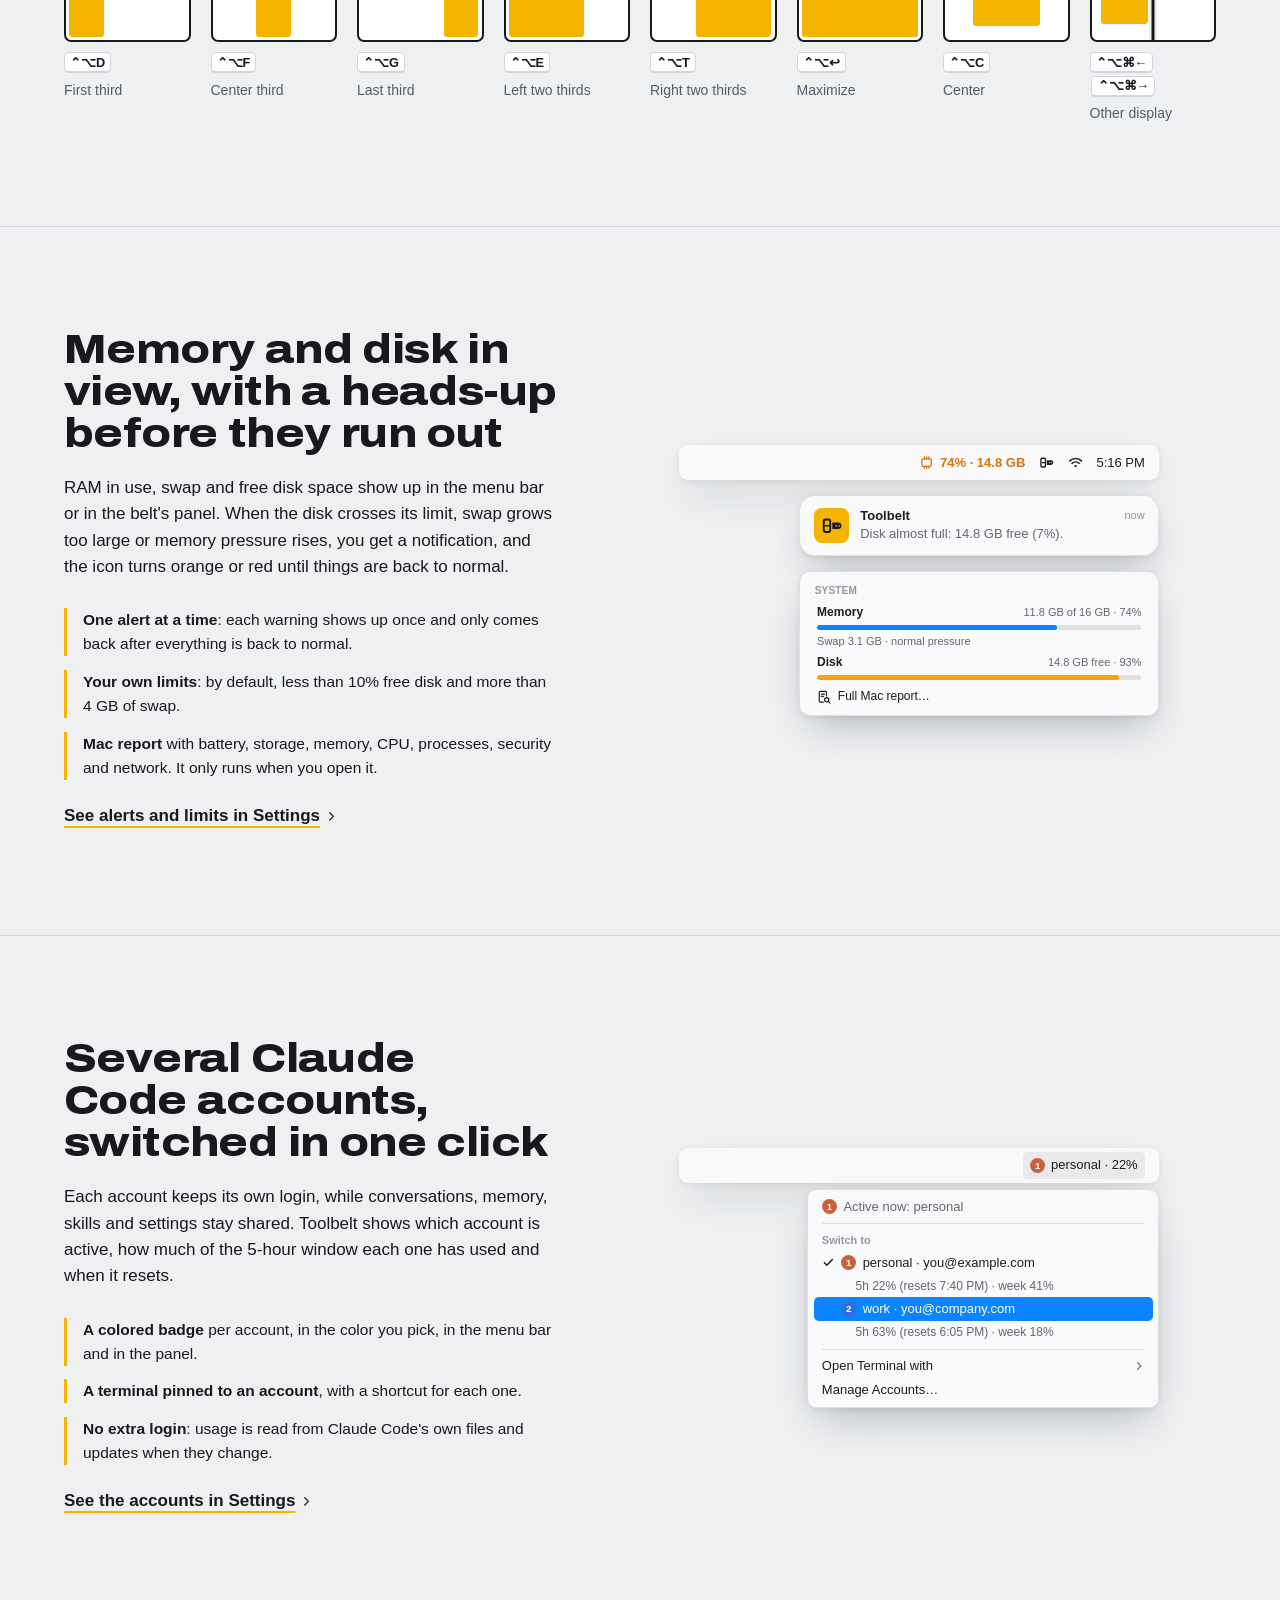
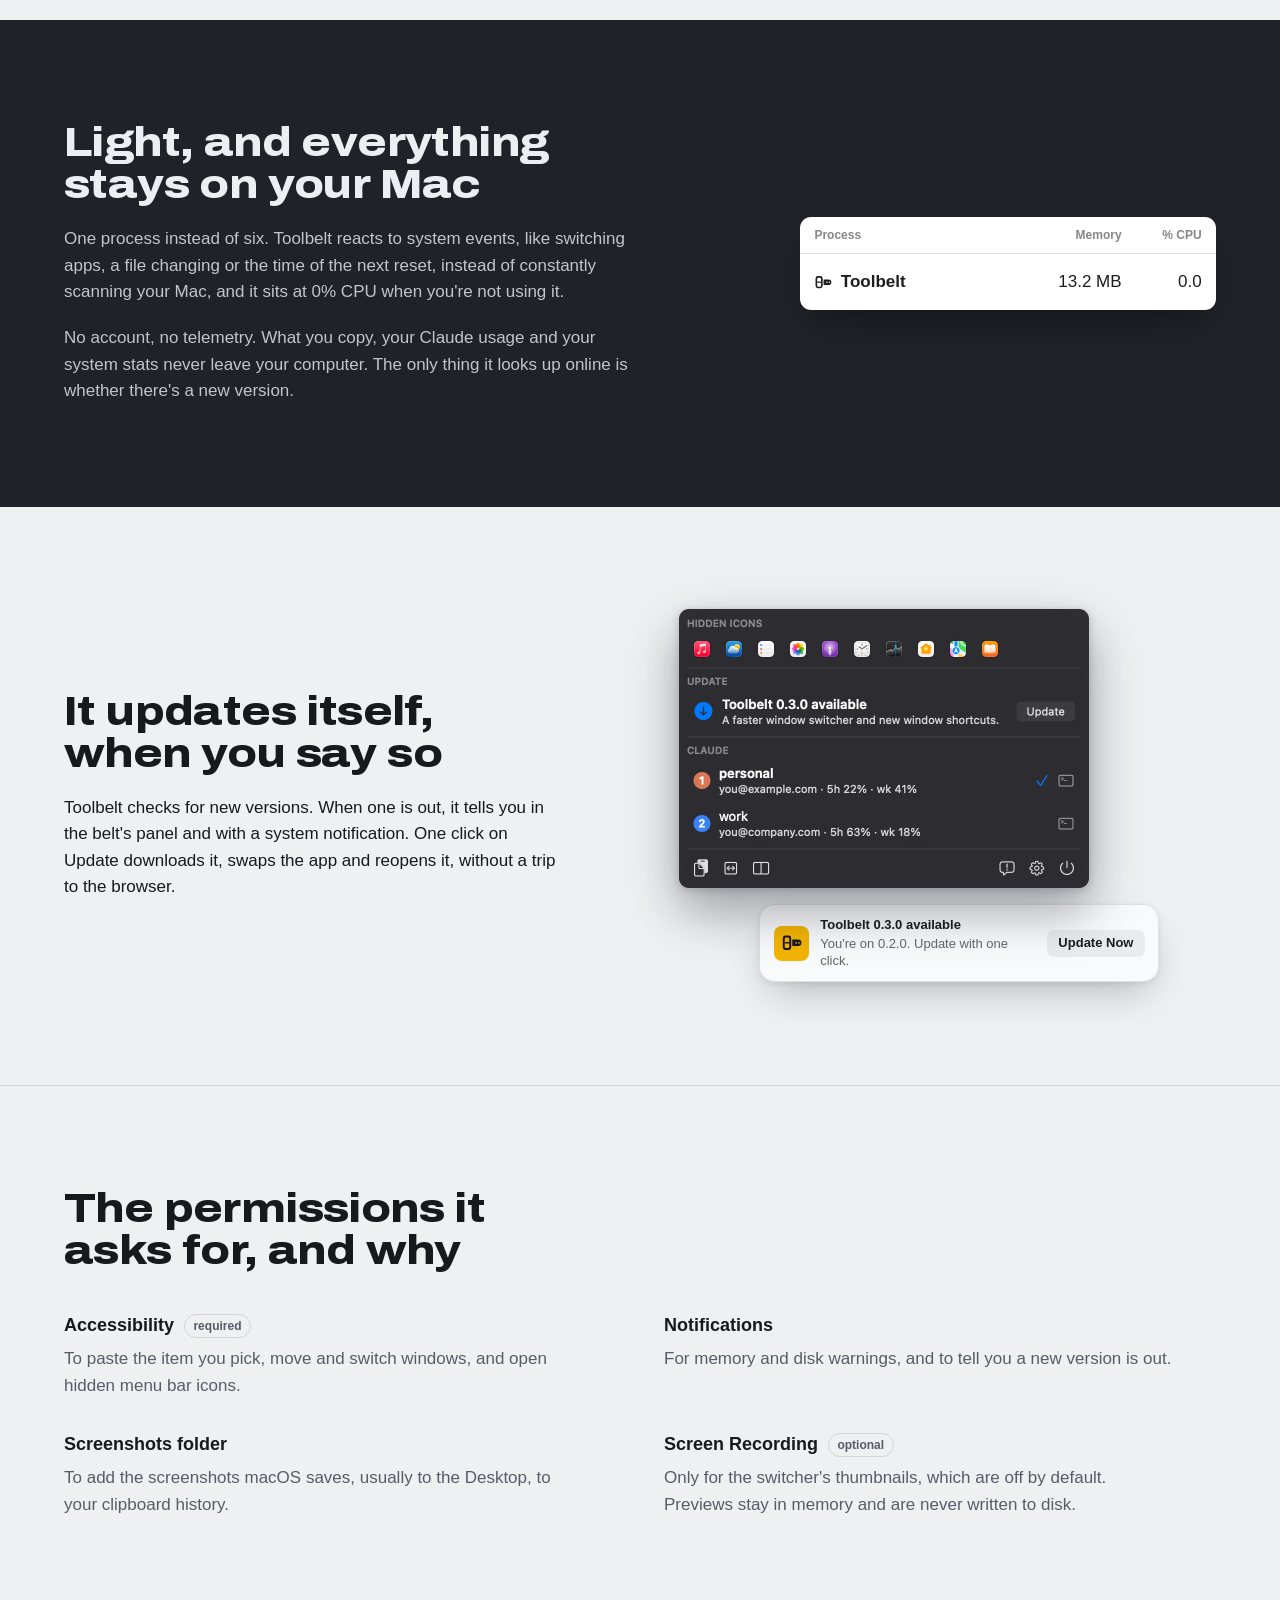
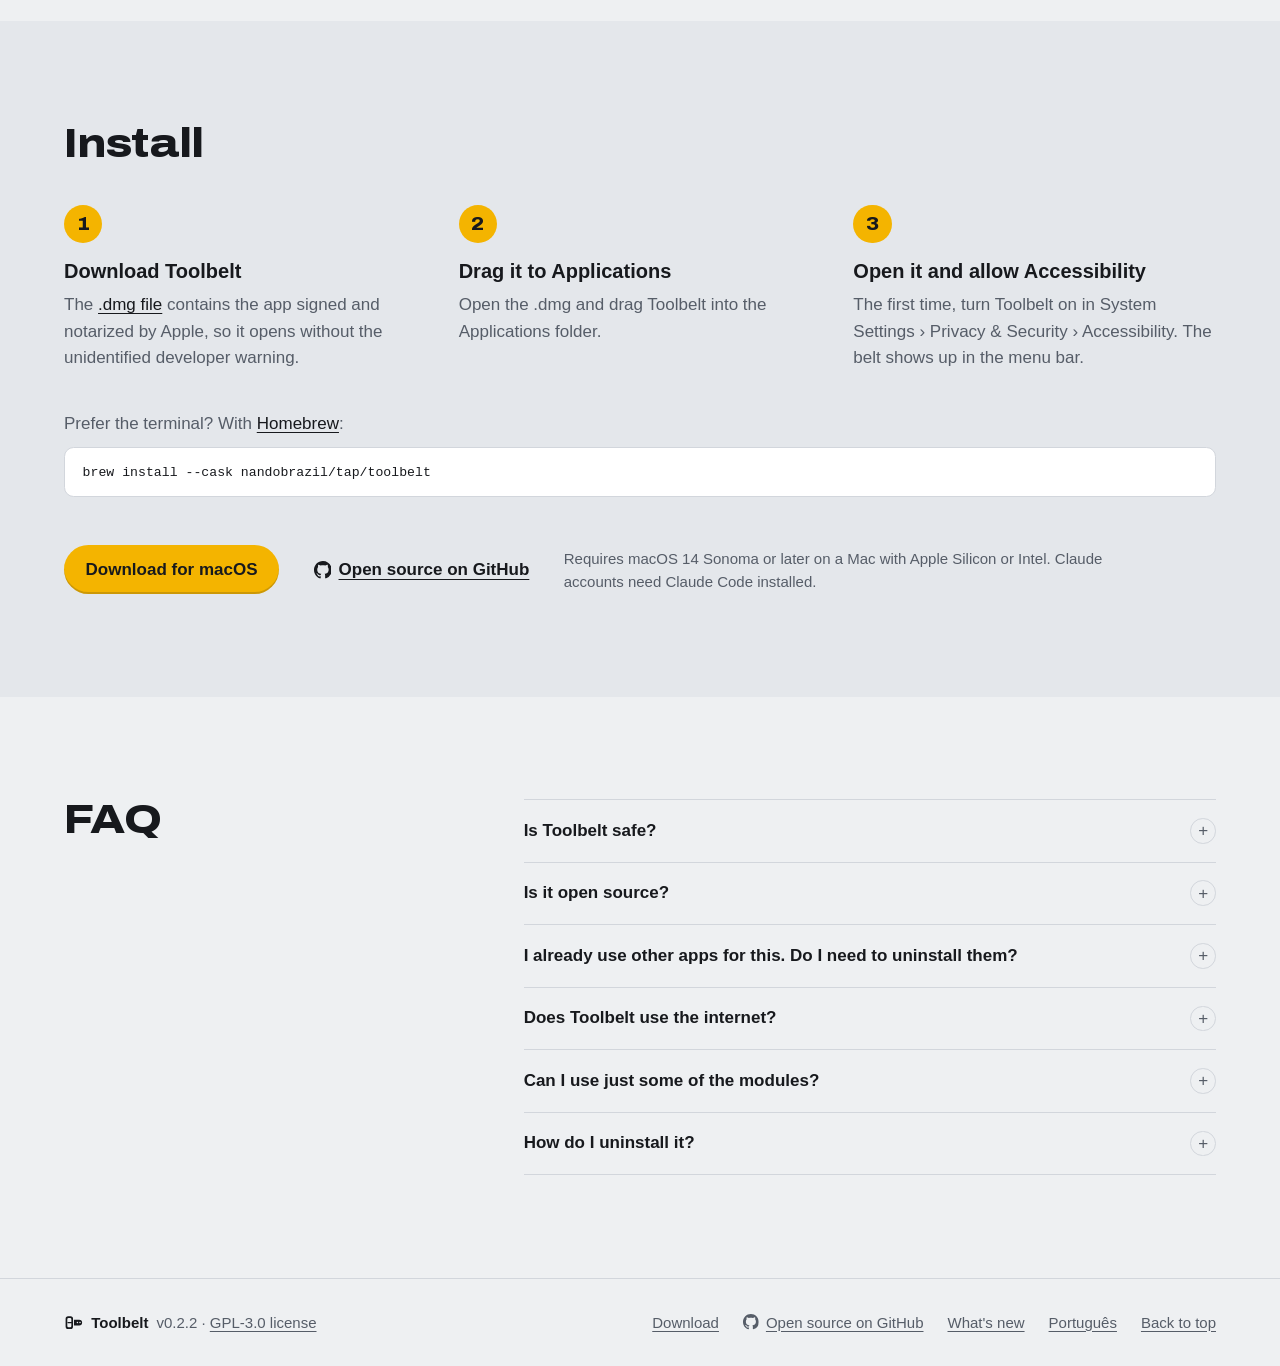
==== commit cf15c22b: "Release 0.2.2 Fix module toggle titles and re-register the login item after the app moves; the Homeb" ====
--- a/site/en/index.html
+++ b/site/en/index.html
@@ -502,7 +502,7 @@
 
 <footer class="site-footer">
   <div class="container site-footer__inner">
-    <p class="site-footer__brand"><svg aria-hidden="true"><use href="#belt-closed"/></svg>Toolbelt <span class="site-footer__version">v0.2.1 · <a href="https://github.com/nandobrazil/toolbelt/blob/main/LICENSE">GPL-3.0 license</a></span></p>
+    <p class="site-footer__brand"><svg aria-hidden="true"><use href="#belt-closed"/></svg>Toolbelt <span class="site-footer__version">v0.2.2 · <a href="https://github.com/nandobrazil/toolbelt/blob/main/LICENSE">GPL-3.0 license</a></span></p>
     <nav class="site-footer__links" aria-label="Footer">
       <a href="/download">Download</a>
       <a class="github-link" href="https://github.com/nandobrazil/toolbelt"><svg aria-hidden="true"><use href="#github-mark"/></svg>Open source on GitHub</a>
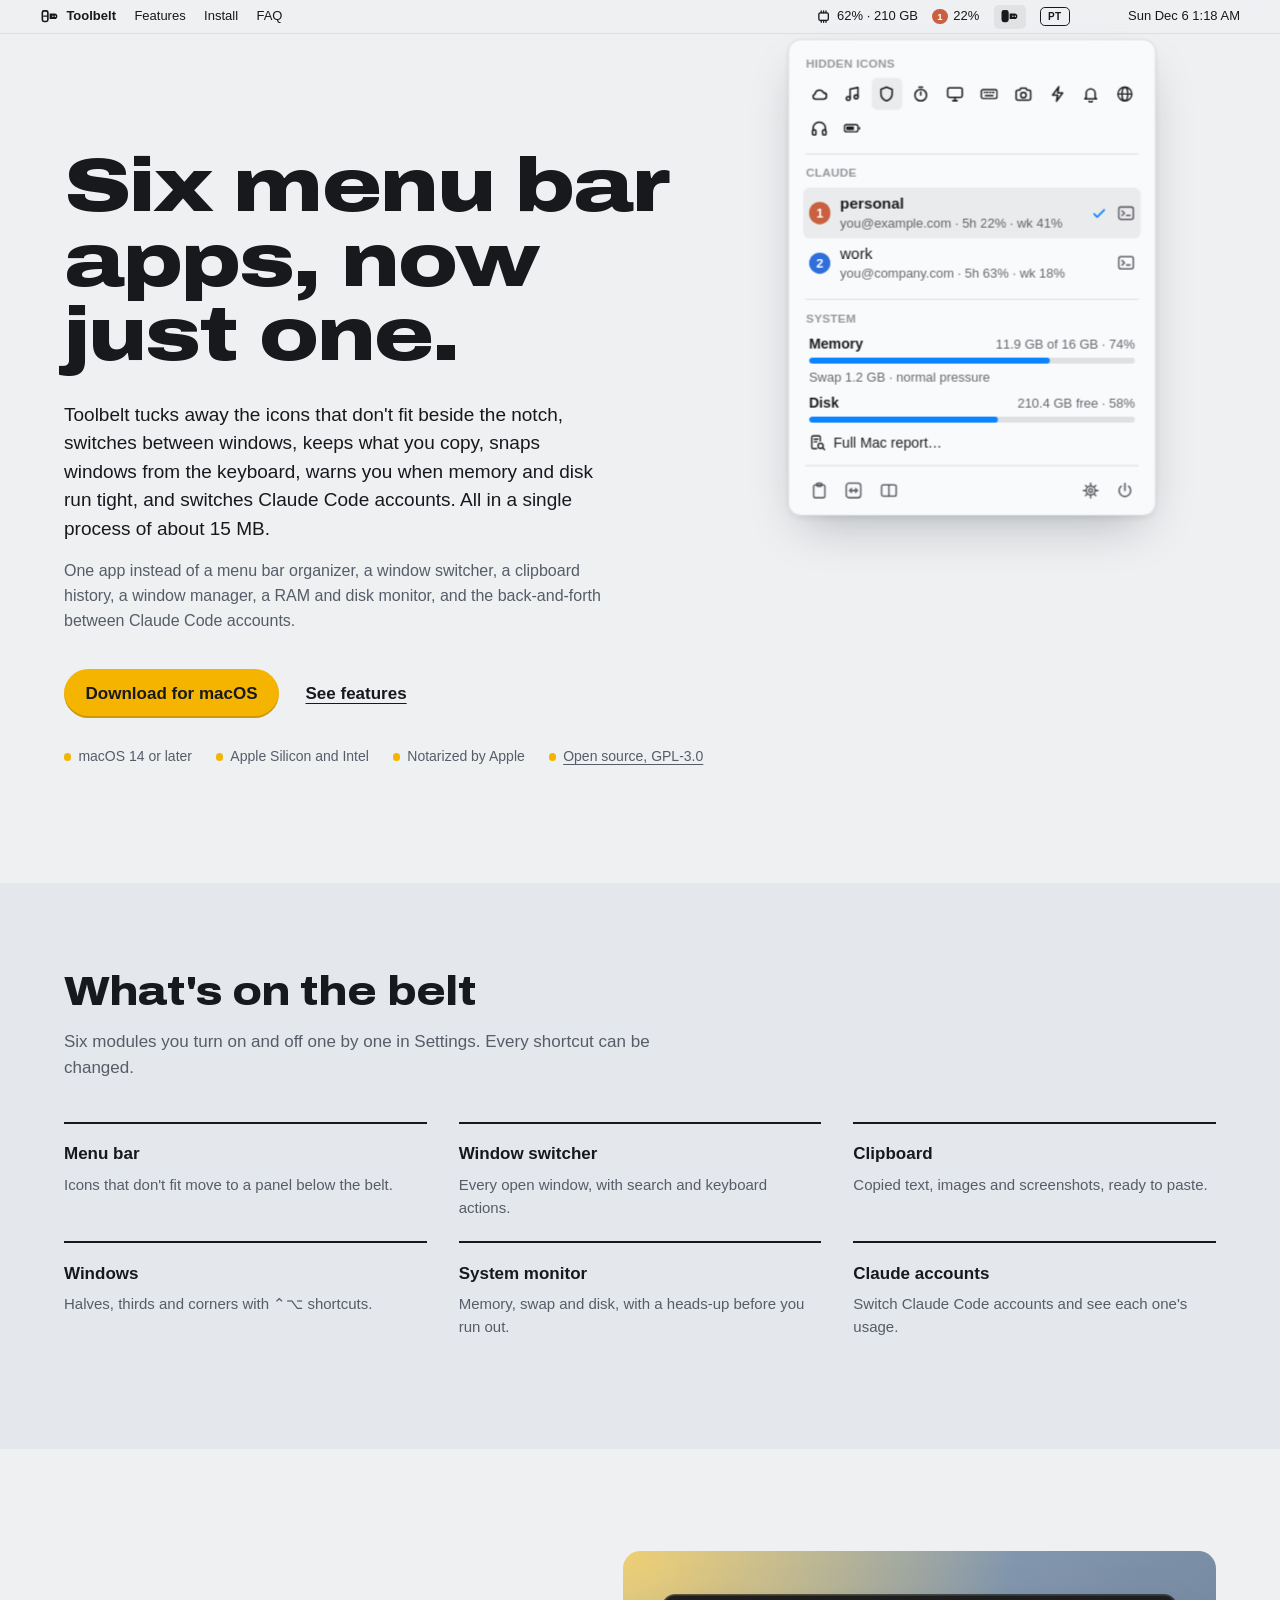
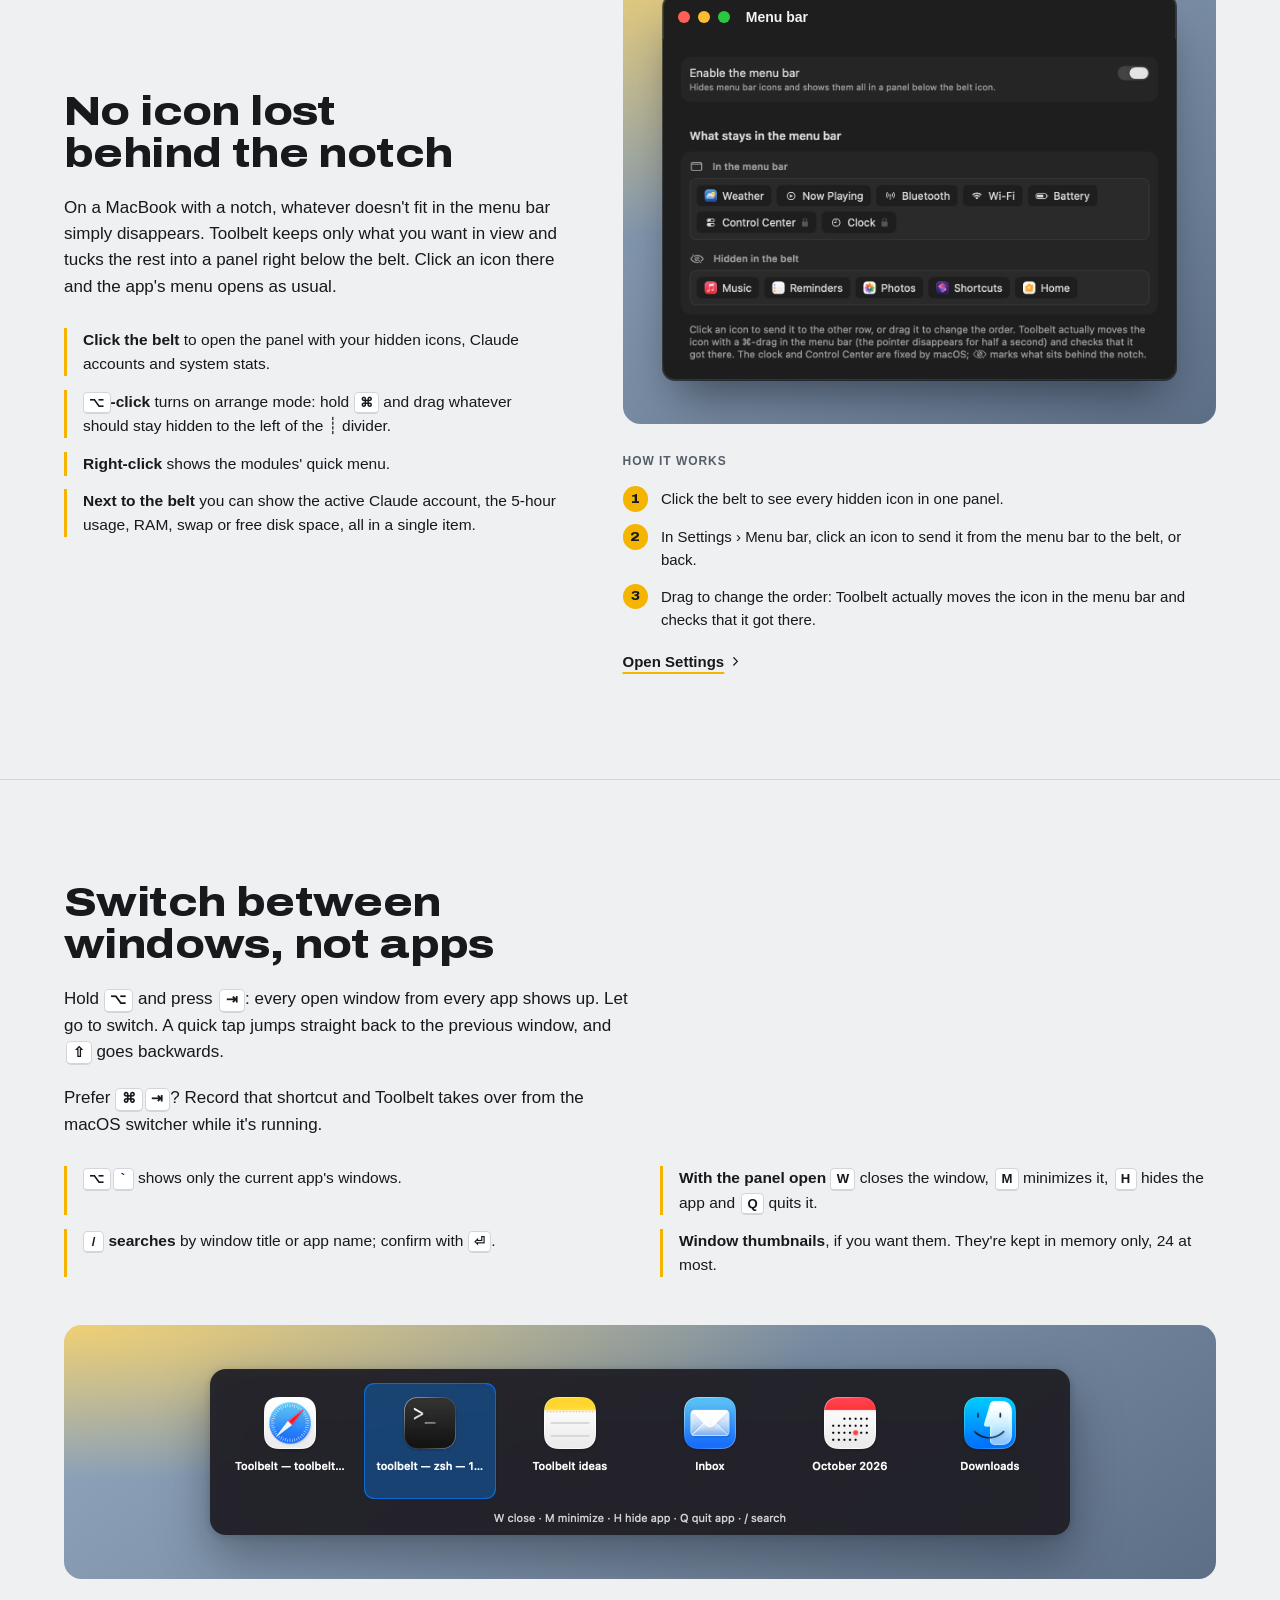
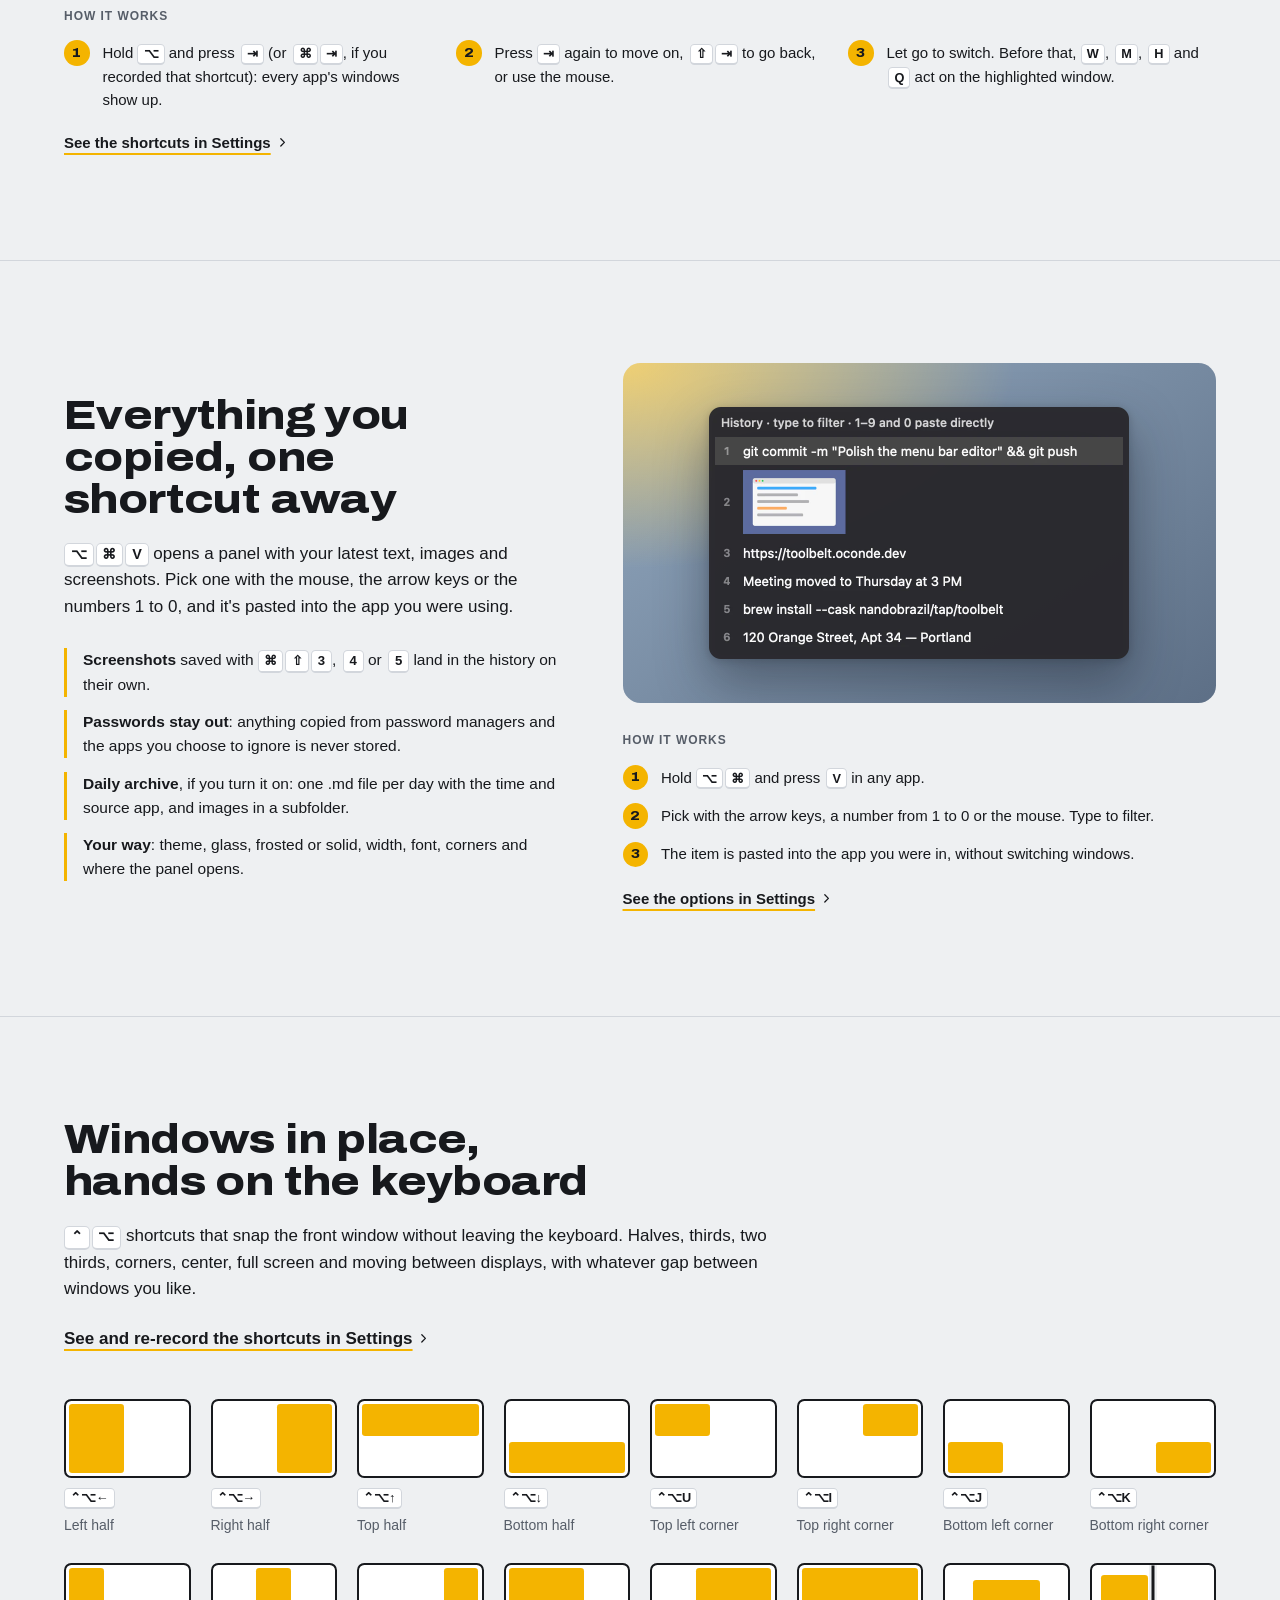
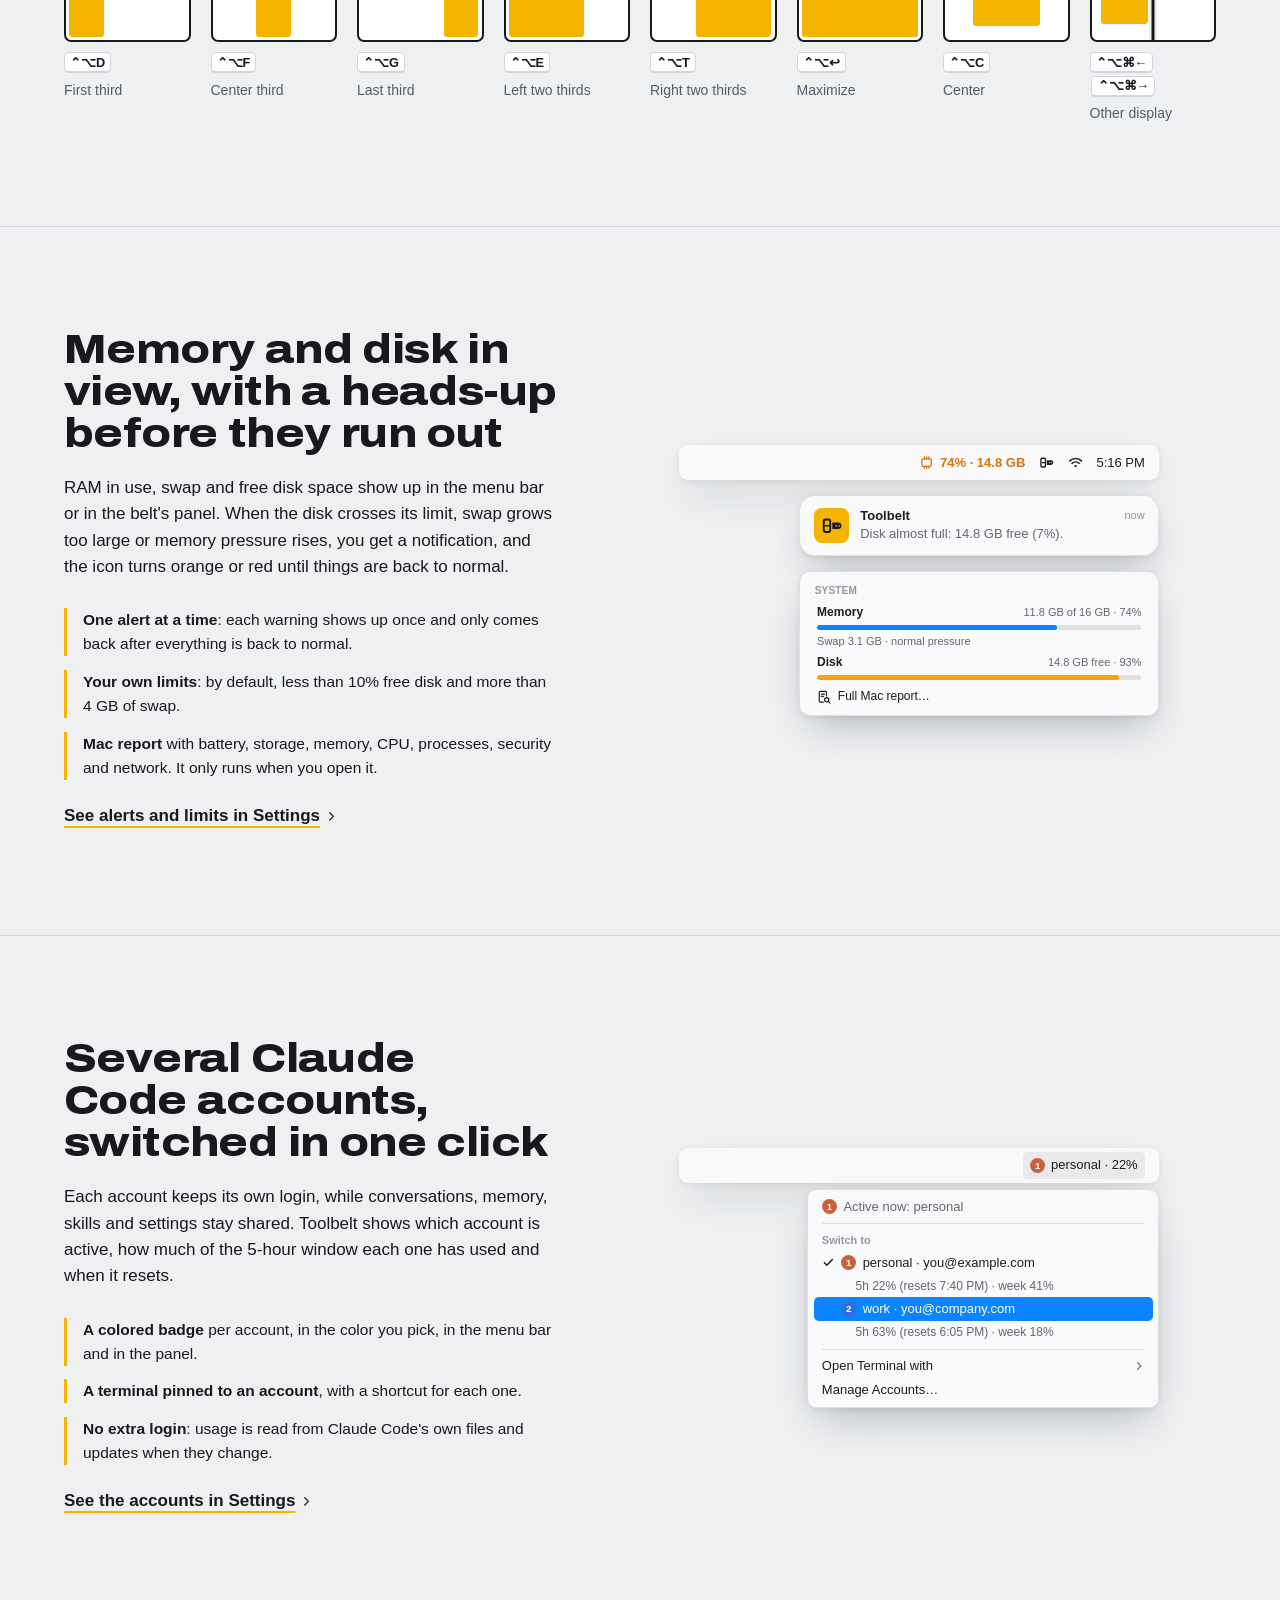
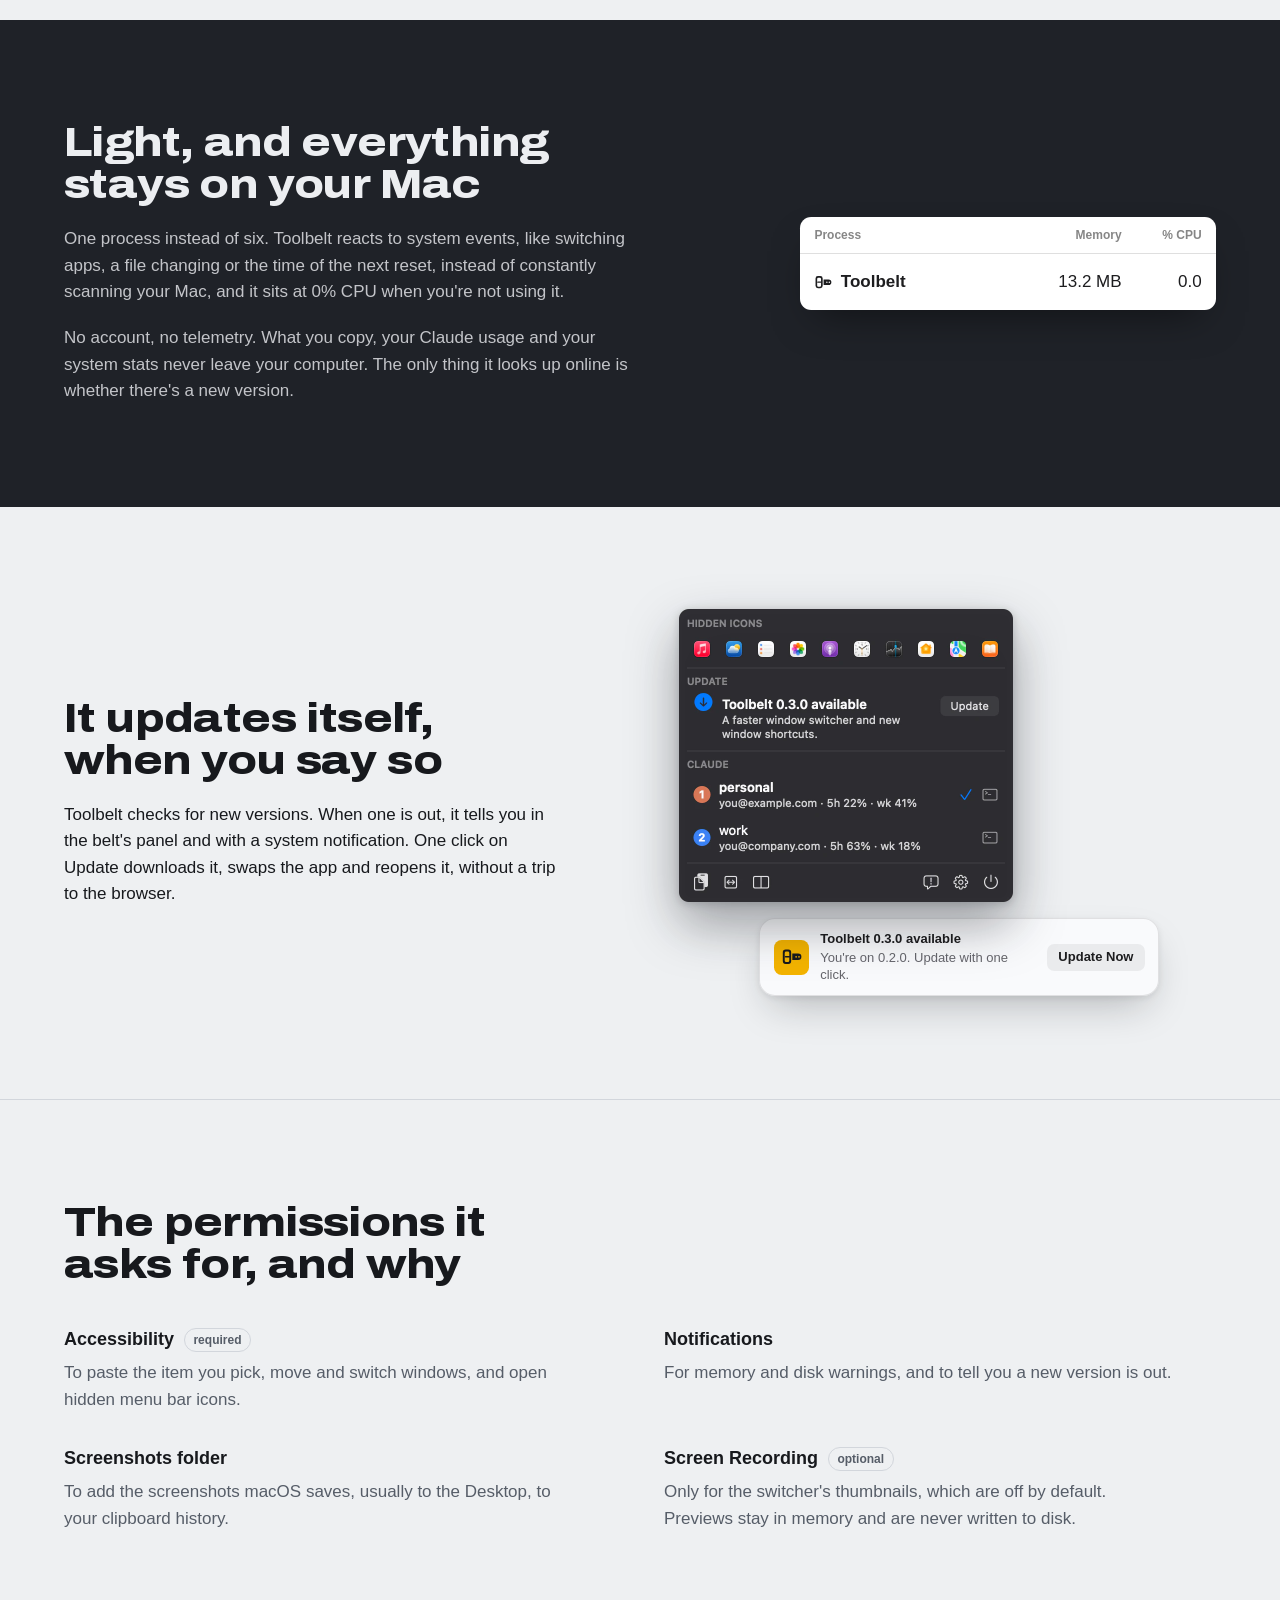
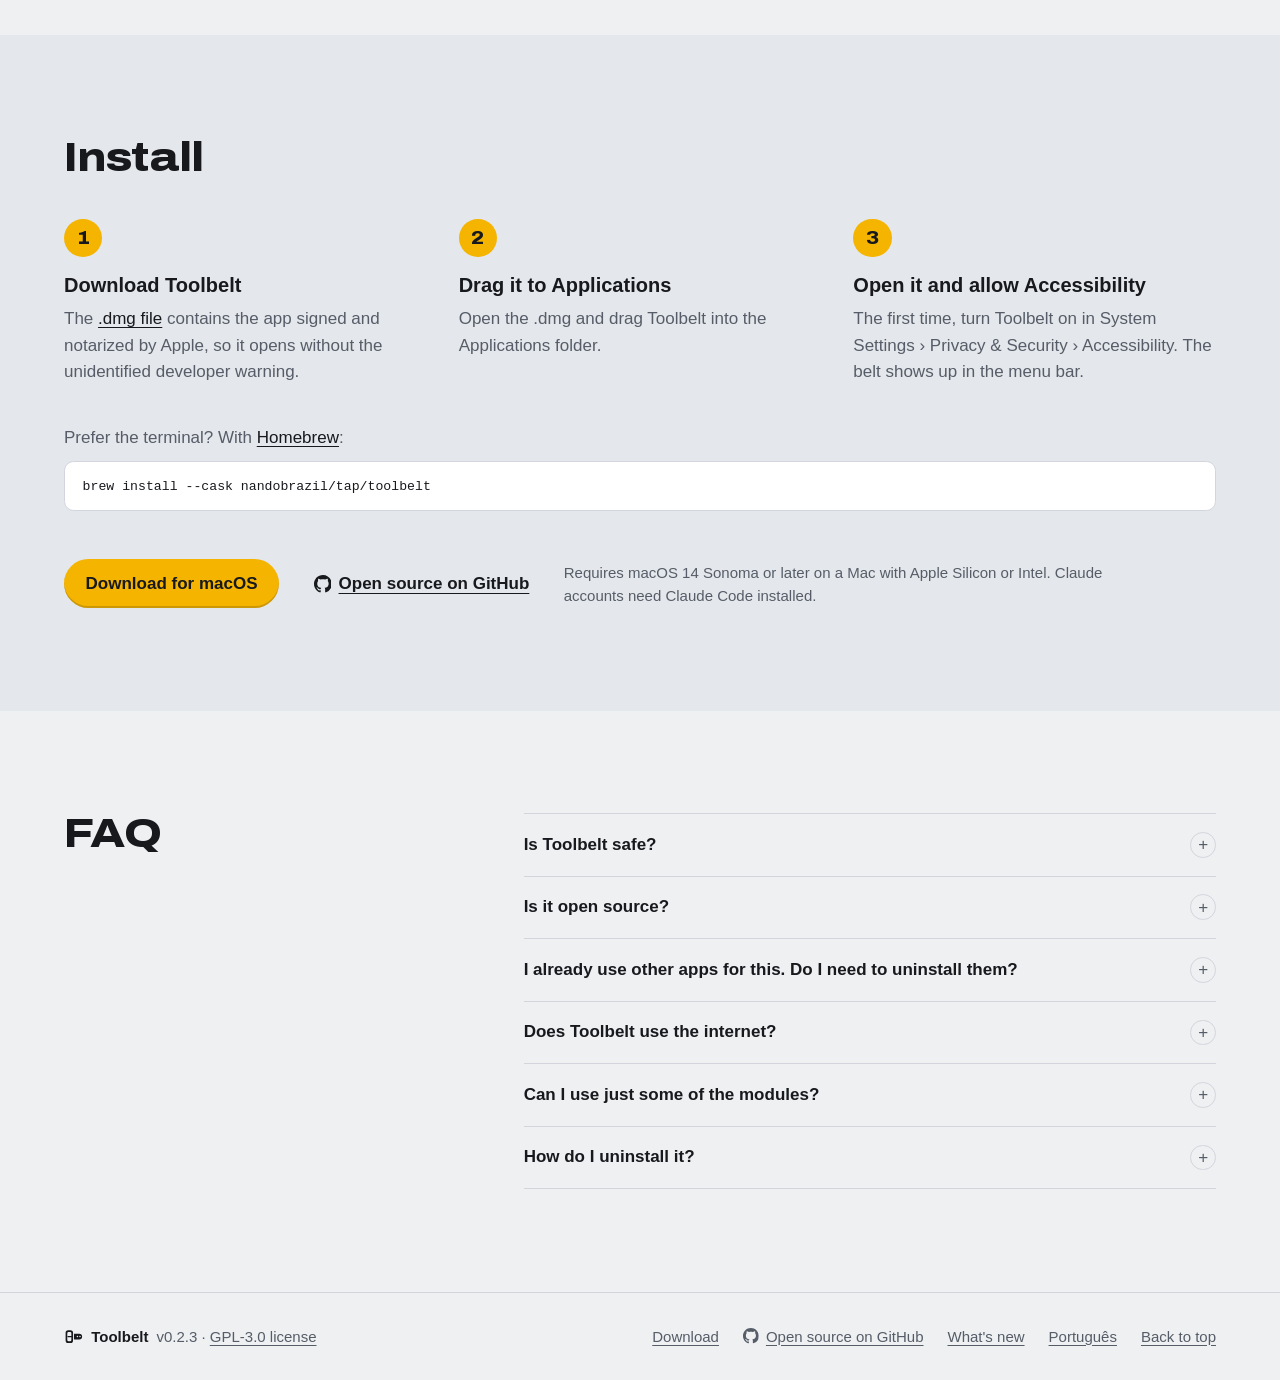
==== commit 543bce32: "Release 0.2.3 Keep the belt panel at its normal width when an update is available: the release note " ====
--- a/site/en/index.html
+++ b/site/en/index.html
@@ -403,7 +403,7 @@
       </div>
       <figure class="feature__art">
         <div class="update-scene" role="img" aria-label="Update section in the Toolbelt panel with the Update button, and the system notification with the Update Now button.">
-          <img class="shot update-scene__shot" src="../assets/shots/en/belt-panel-update.webp" width="410" height="279" alt="Toolbelt panel with the Update section: Toolbelt 0.3.0 available, with the Update button." loading="lazy" decoding="async">
+          <img class="shot update-scene__shot" src="../assets/shots/en/belt-panel-update.webp" width="334" height="293" alt="Toolbelt panel with the Update section: Toolbelt 0.3.0 available, with the Update button." loading="lazy" decoding="async">
           <div class="notification notification--update">
             <span class="notification__icon"><svg><use href="#belt-closed"/></svg></span>
             <span class="notification__text"><strong>Toolbelt 0.3.0 available</strong><span>You're on 0.2.0. Update with one click.</span></span>
@@ -502,7 +502,7 @@
 
 <footer class="site-footer">
   <div class="container site-footer__inner">
-    <p class="site-footer__brand"><svg aria-hidden="true"><use href="#belt-closed"/></svg>Toolbelt <span class="site-footer__version">v0.2.2 · <a href="https://github.com/nandobrazil/toolbelt/blob/main/LICENSE">GPL-3.0 license</a></span></p>
+    <p class="site-footer__brand"><svg aria-hidden="true"><use href="#belt-closed"/></svg>Toolbelt <span class="site-footer__version">v0.2.3 · <a href="https://github.com/nandobrazil/toolbelt/blob/main/LICENSE">GPL-3.0 license</a></span></p>
     <nav class="site-footer__links" aria-label="Footer">
       <a href="/download">Download</a>
       <a class="github-link" href="https://github.com/nandobrazil/toolbelt"><svg aria-hidden="true"><use href="#github-mark"/></svg>Open source on GitHub</a>
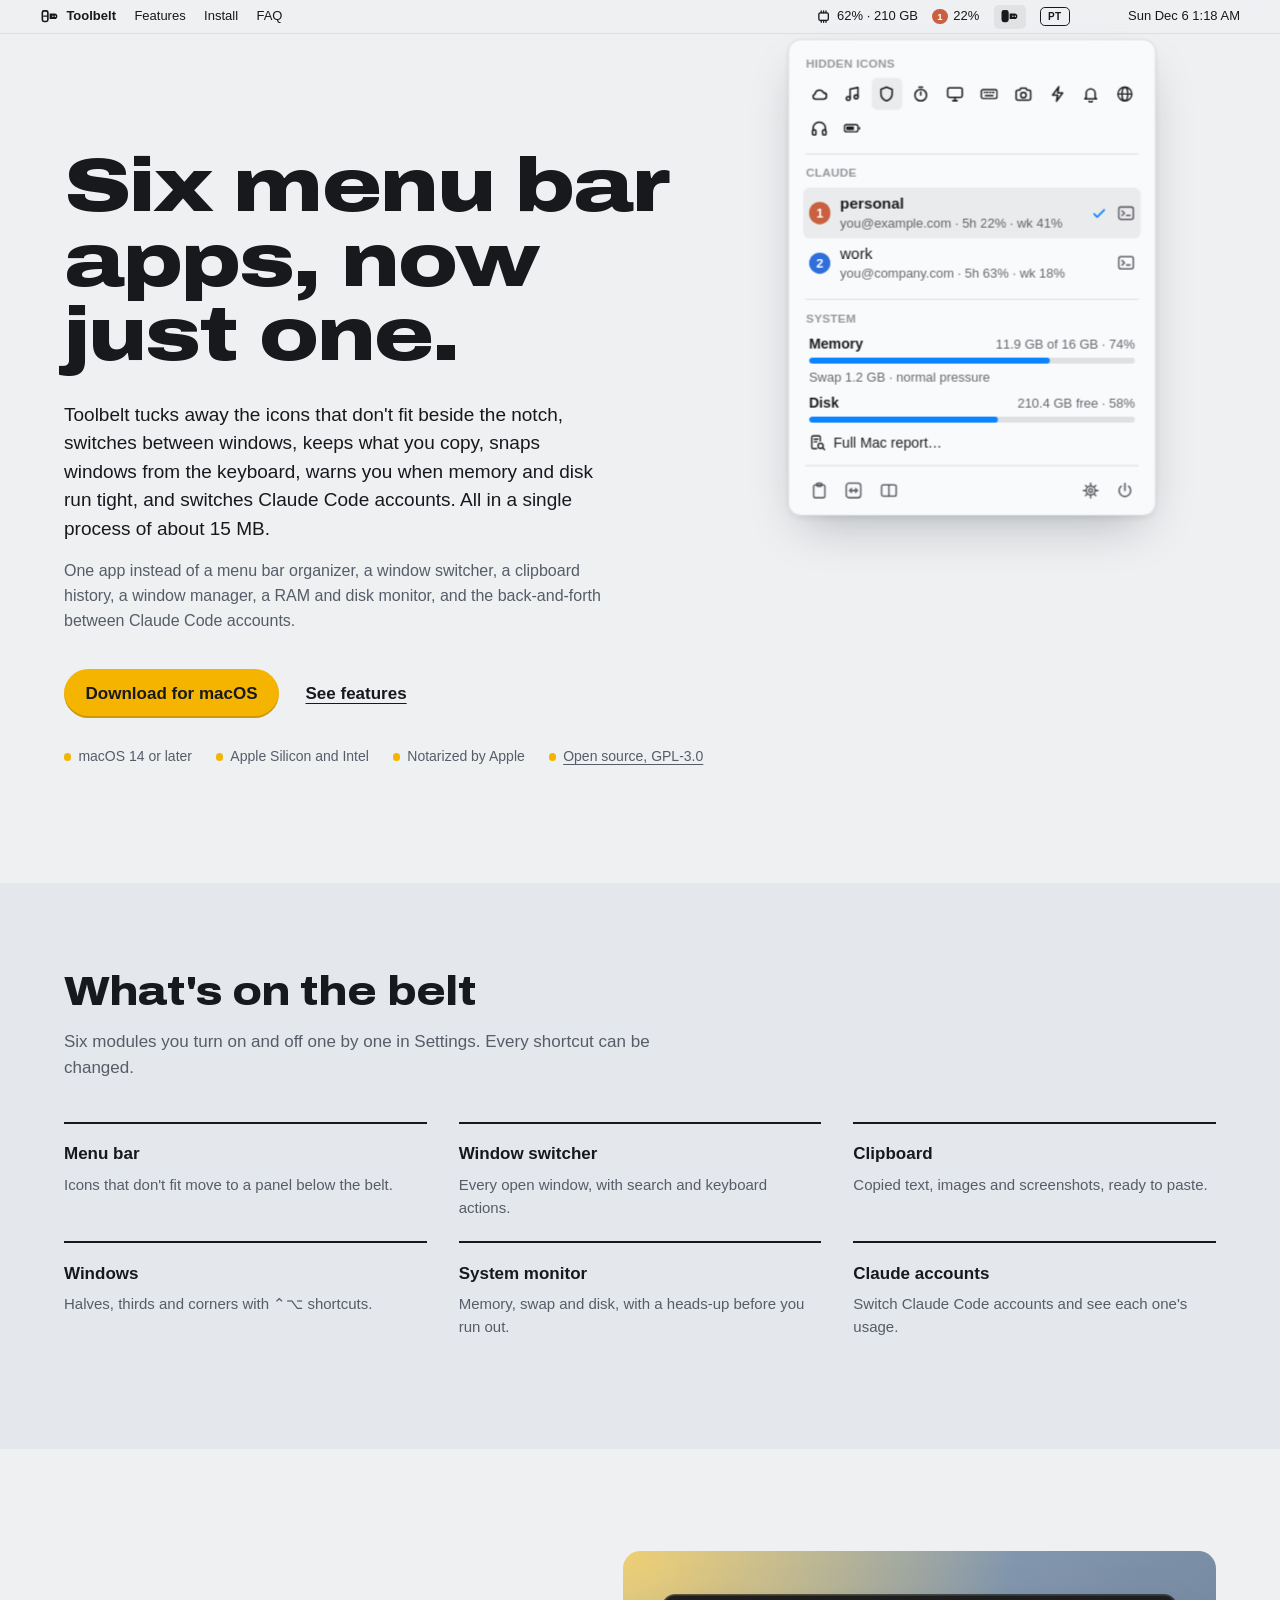
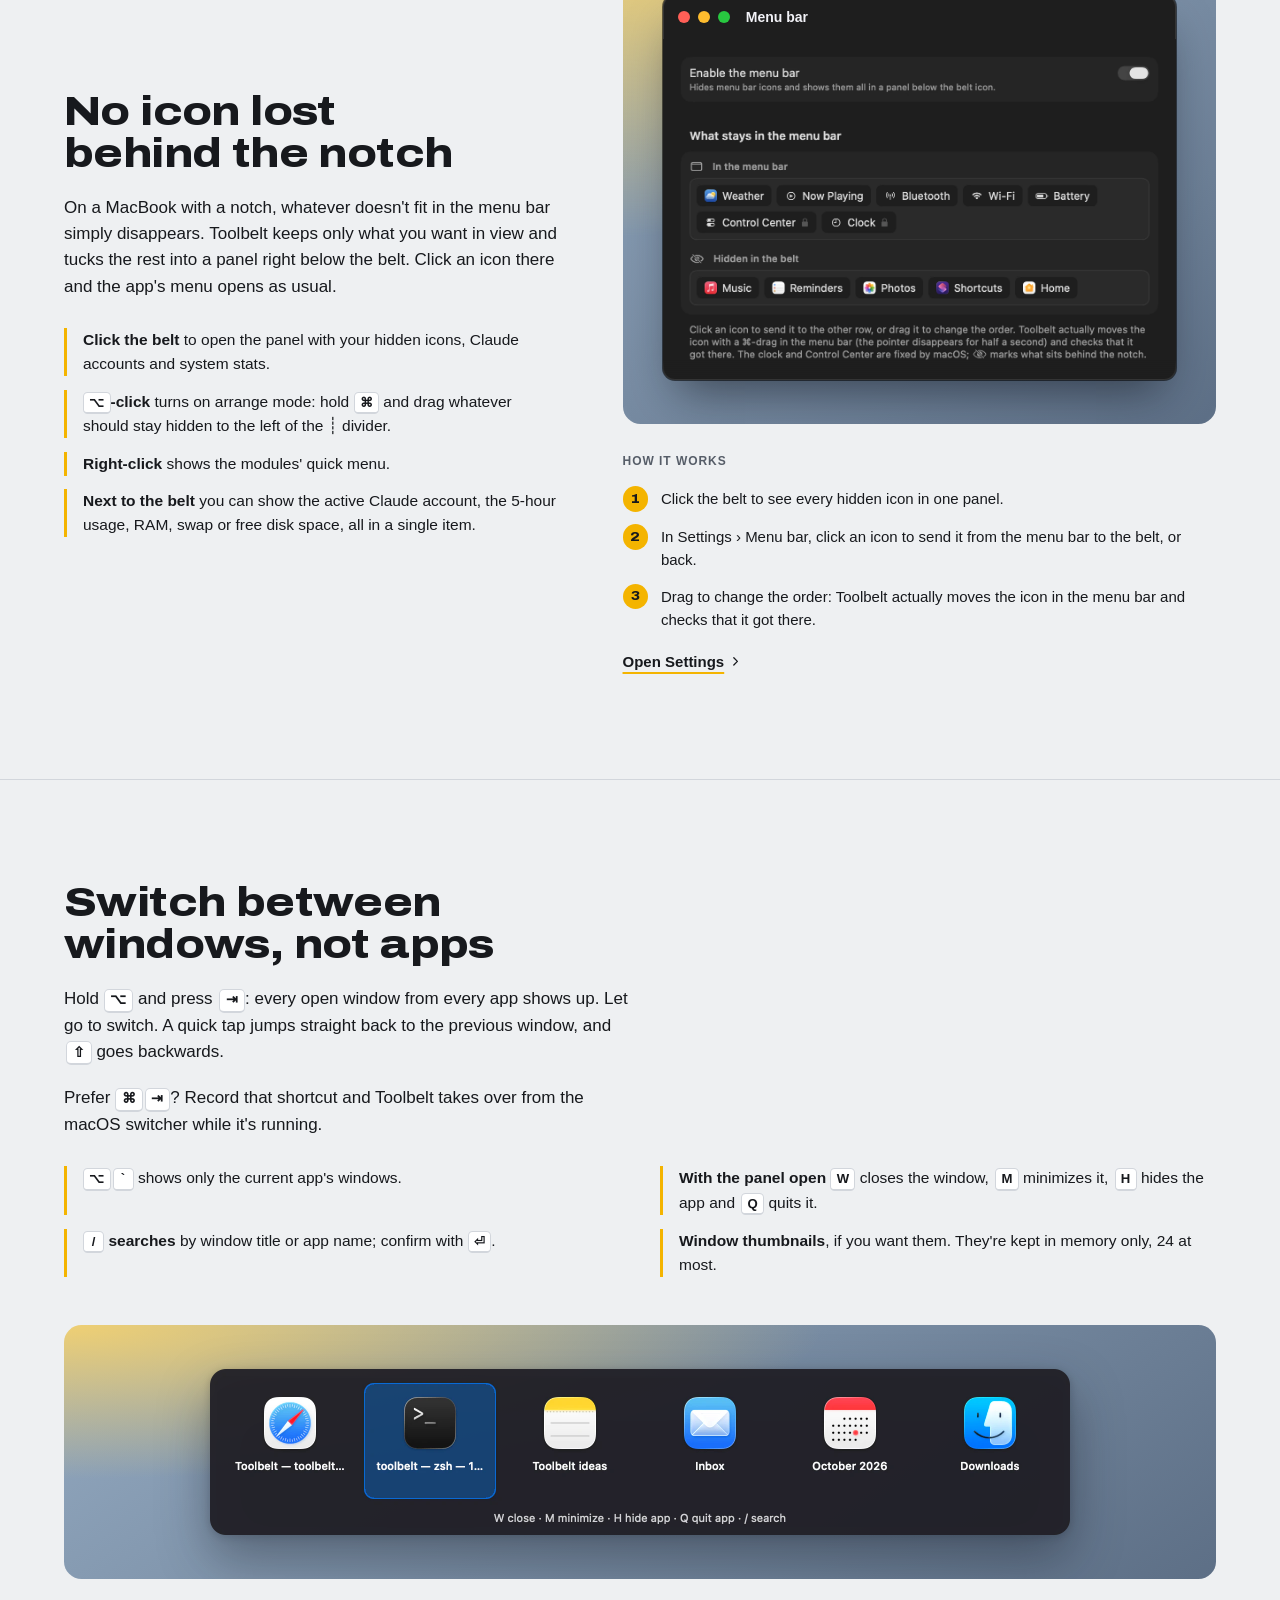
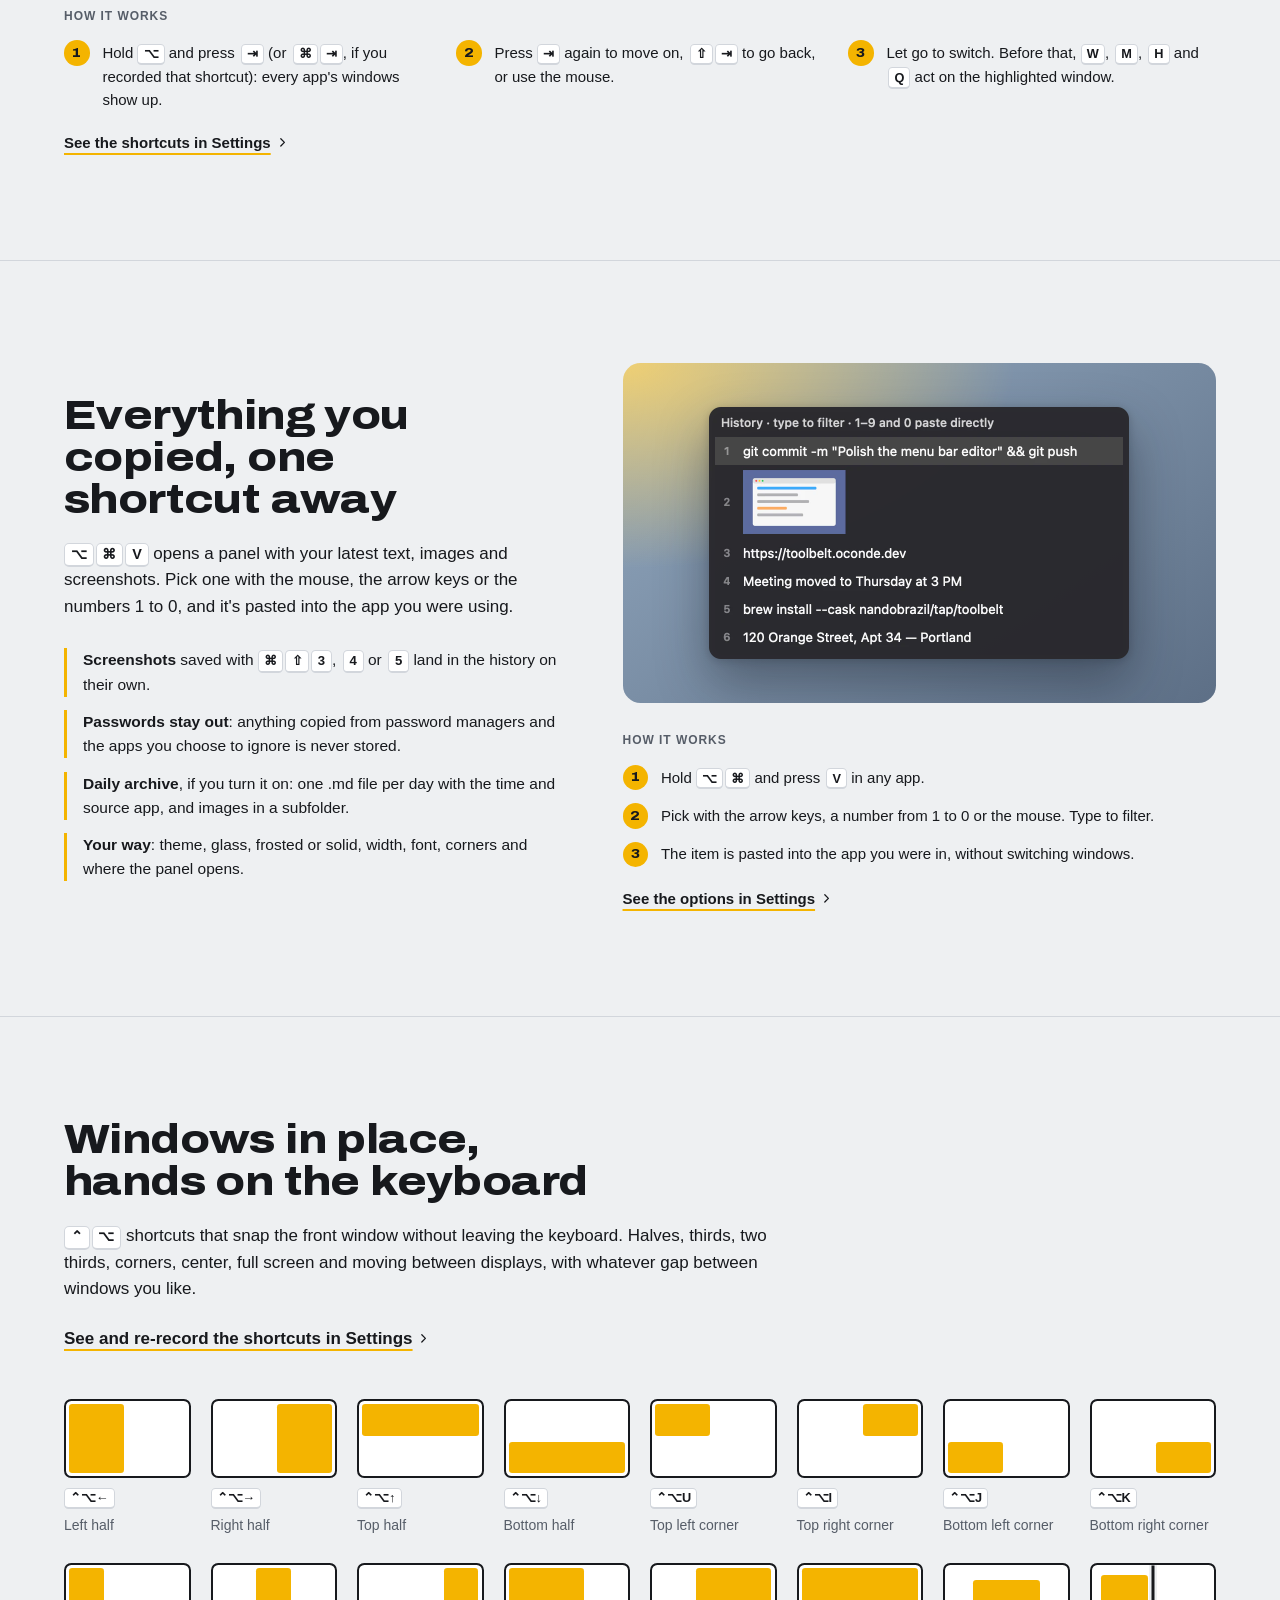
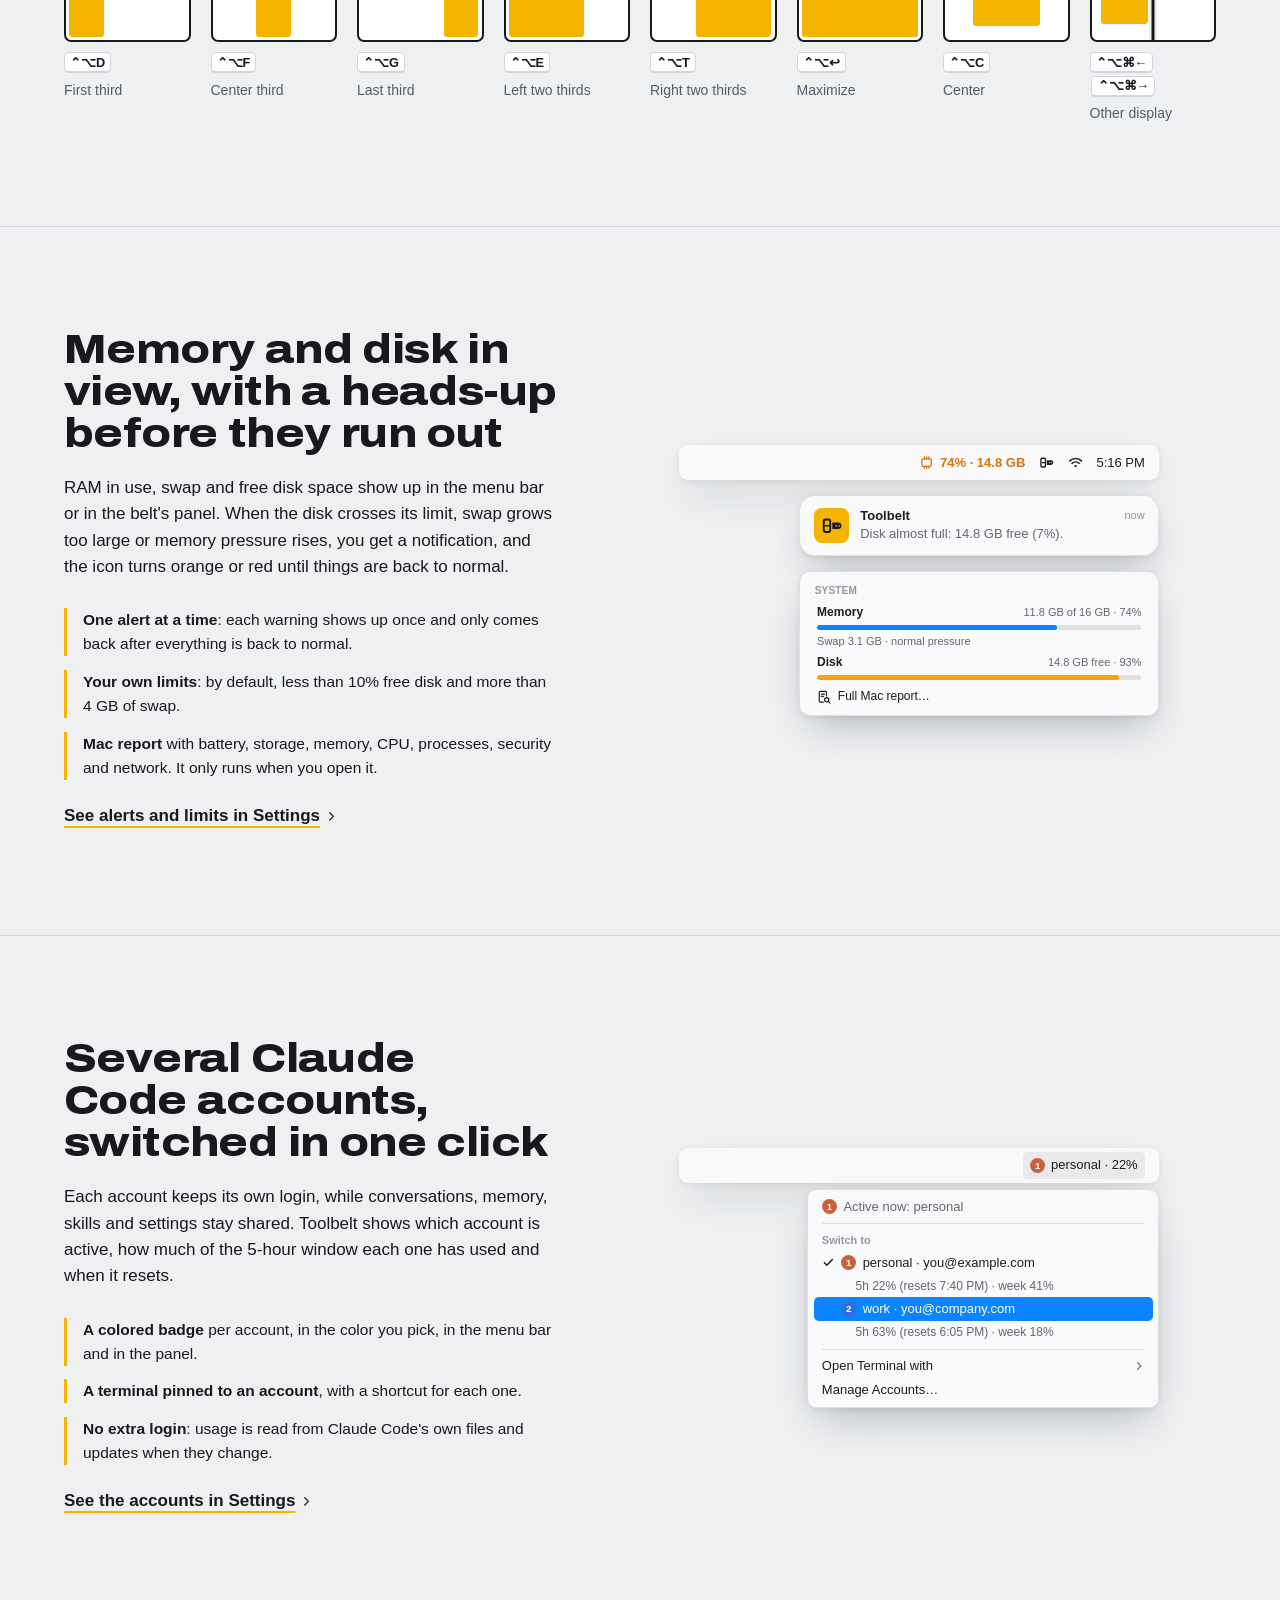
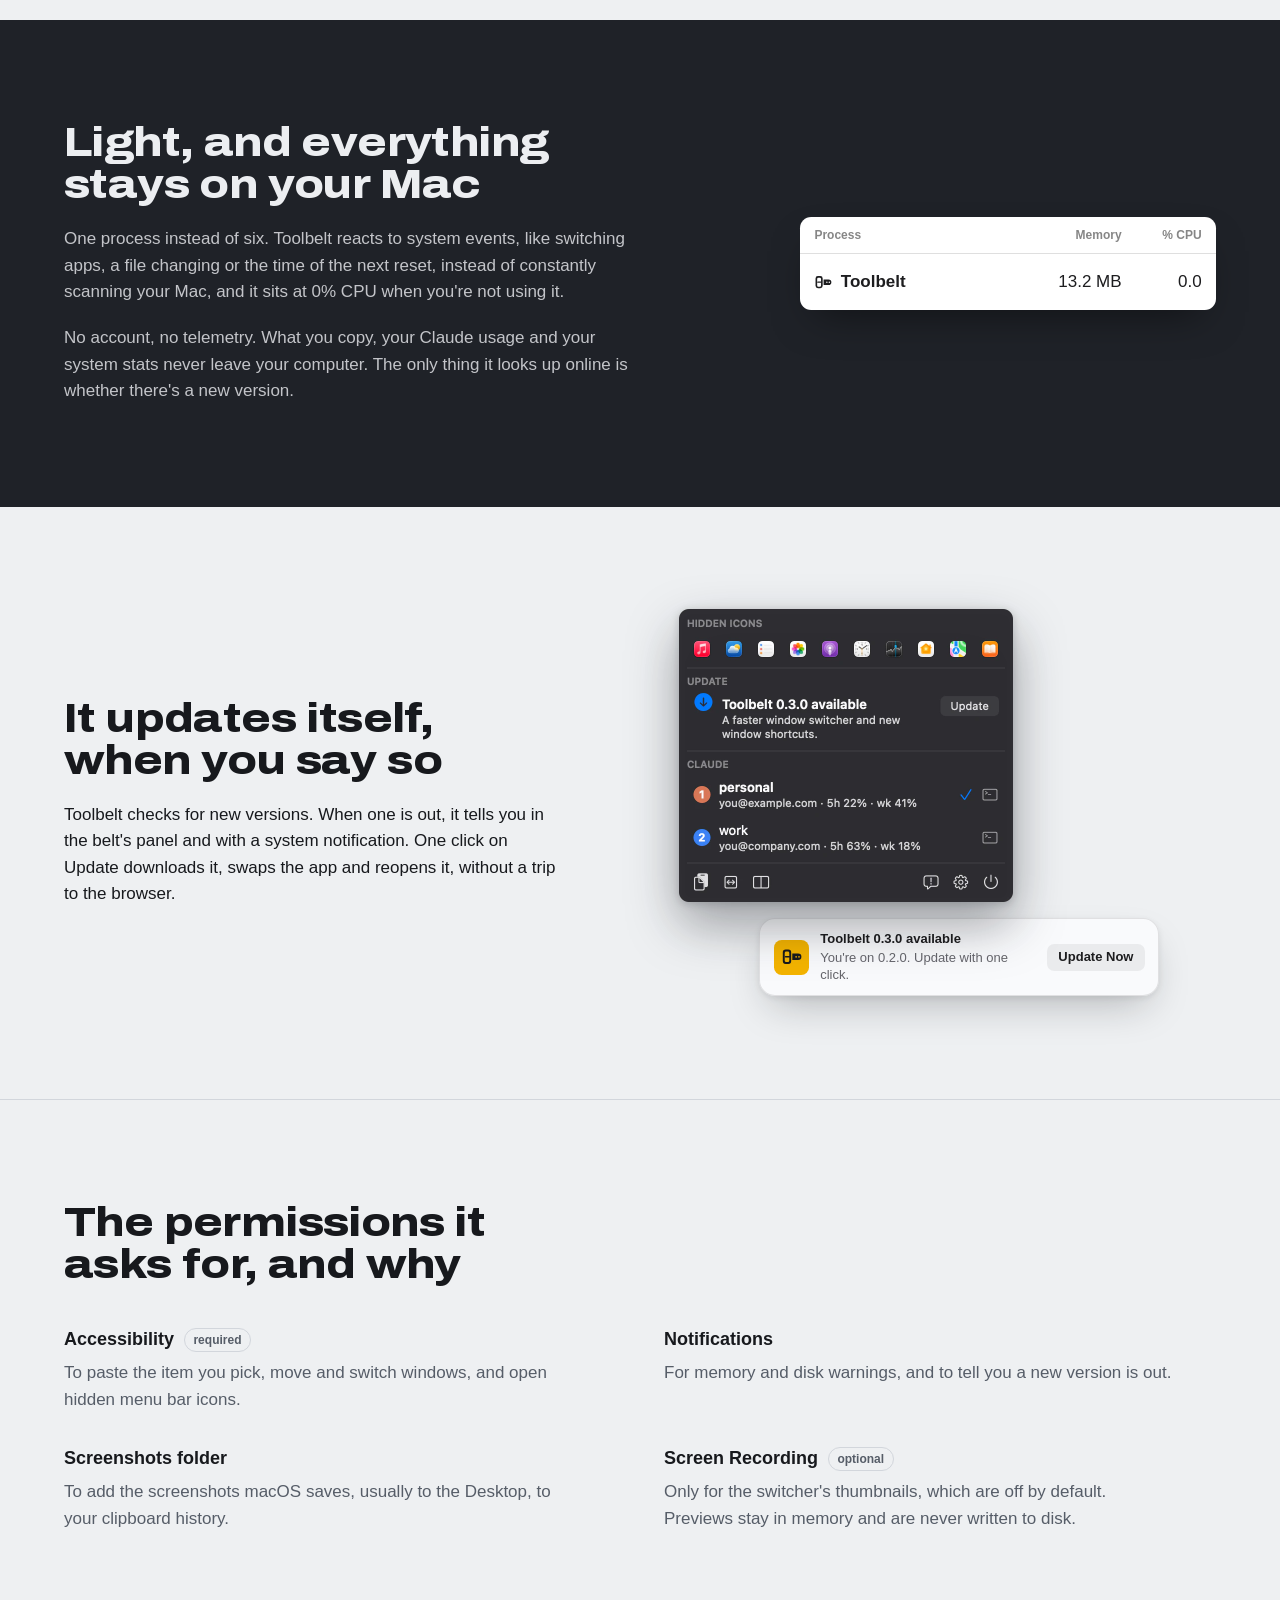
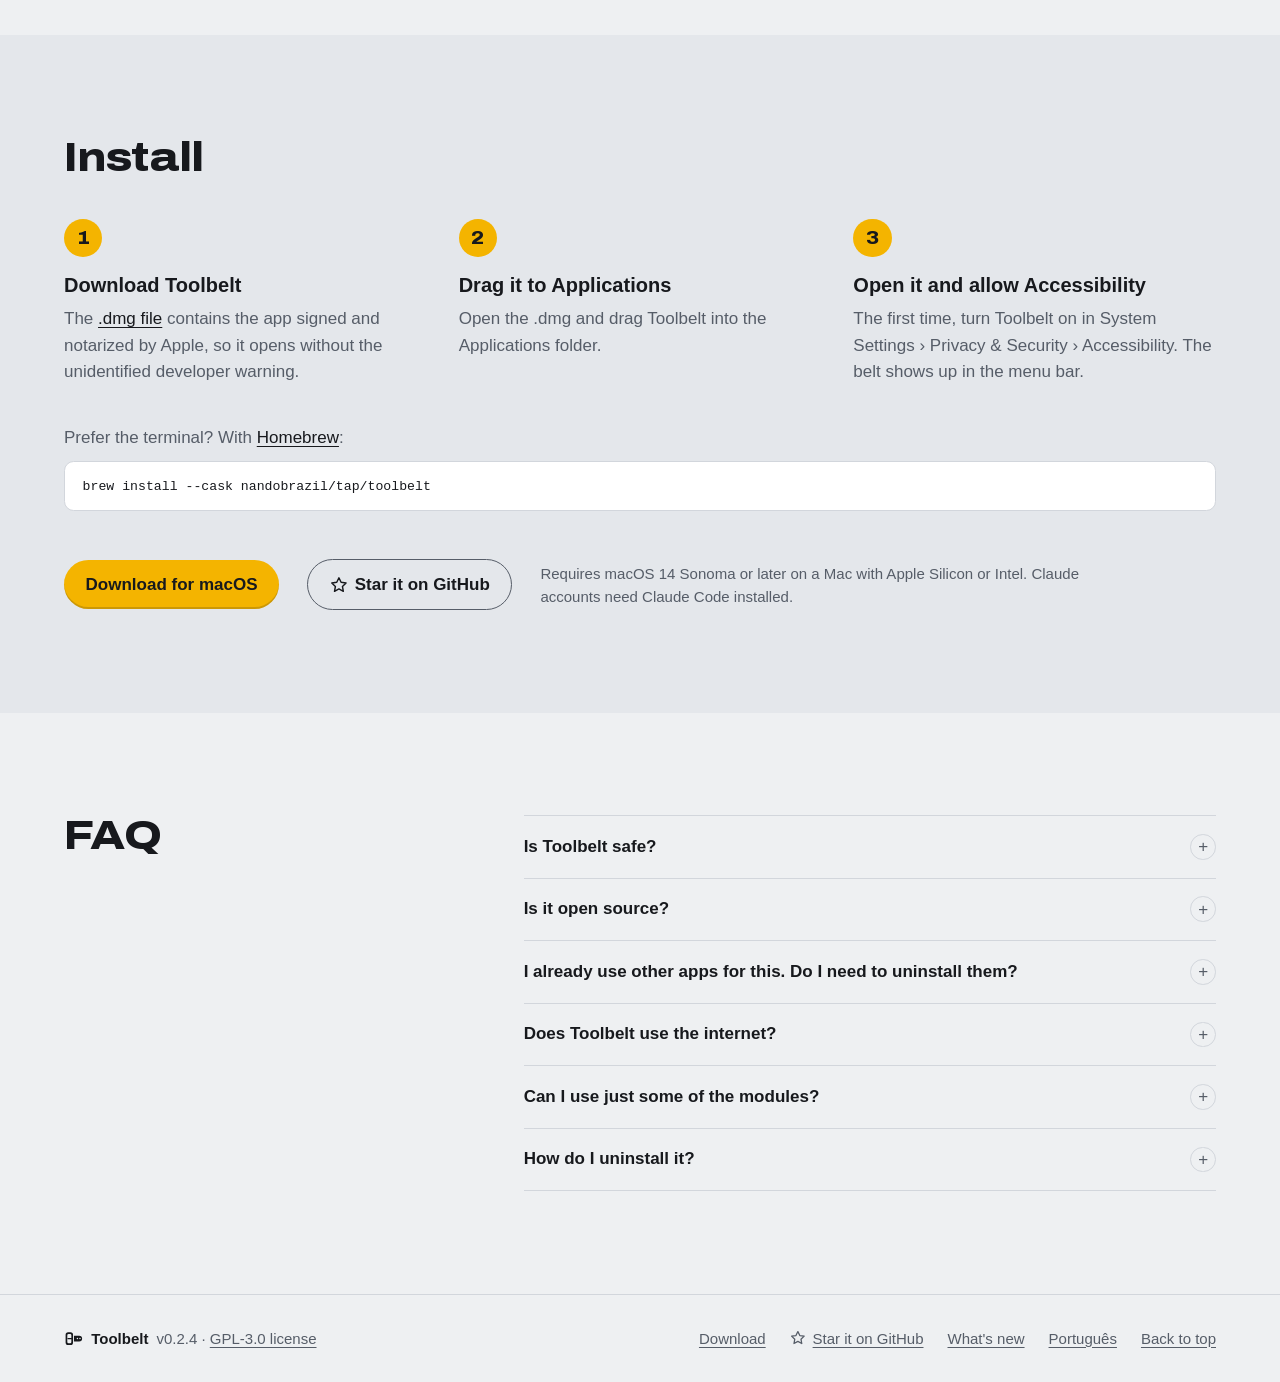
==== commit 976c600e: "Release 0.2.4 Ask for a GitHub star from the About page and the landing (install section and footer)" ====
--- a/site/en/index.html
+++ b/site/en/index.html
@@ -15,7 +15,7 @@
 <link rel="icon" href="../assets/favicon.svg" type="image/svg+xml">
 <link rel="apple-touch-icon" href="../assets/app-icon.png">
 <link rel="preload" href="../assets/fonts/archivo-latin.woff2" as="font" type="font/woff2" crossorigin>
-<link rel="stylesheet" href="../assets/site.css?v=20261023">
+<link rel="stylesheet" href="../assets/site.css?v=20261023b">
 <meta property="og:type" content="website">
 <meta property="og:locale" content="en_US">
 <meta property="og:locale:alternate" content="pt_BR">
@@ -29,7 +29,7 @@
 <meta property="og:image:alt" content="Mac menu bar with the Toolbelt icon and its panel open.">
 <meta name="twitter:card" content="summary_large_image">
 <script>document.documentElement.classList.add("js")</script>
-<script src="../assets/site.js?v=20261023" defer></script>
+<script src="../assets/site.js?v=20261023b" defer></script>
 </head>
 <body>
 <svg class="sprite" width="0" height="0" aria-hidden="true" focusable="false">
@@ -73,6 +73,7 @@
   <symbol id="sf-lifebuoy" viewBox="0 0 16 16"><g fill="none" stroke="currentColor" stroke-width="1.35" stroke-linecap="round"><circle cx="8" cy="8" r="6.2"/><circle cx="8" cy="8" r="2.6"/><path d="M3.6 3.6l2.6 2.6M12.4 3.6 9.8 6.2M3.6 12.4l2.6-2.6M12.4 12.4 9.8 9.8"/></g></symbol>
   <symbol id="sf-info" viewBox="0 0 16 16"><g fill="none" stroke="currentColor" stroke-width="1.35" stroke-linecap="round"><circle cx="8" cy="8" r="6.2"/><path d="M8 7.3v4"/></g><circle cx="8" cy="4.9" r=".85" fill="currentColor"/></symbol>
   <symbol id="github-mark" viewBox="0 0 16 16"><path d="M8 0C3.58 0 0 3.58 0 8c0 3.54 2.29 6.53 5.47 7.59.4.07.55-.17.55-.38 0-.19-.01-.82-.01-1.49-2.01.37-2.53-.49-2.69-.94-.09-.23-.48-.94-.82-1.13-.28-.15-.68-.52-.01-.53.63-.01 1.08.58 1.23.82.72 1.21 1.87.87 2.33.66.07-.52.28-.87.51-1.07-1.78-.2-3.64-.89-3.64-3.95 0-.87.31-1.59.82-2.15-.08-.2-.36-1.02.08-2.12 0 0 .67-.21 2.2.82.64-.18 1.32-.27 2-.27.68 0 1.36.09 2 .27 1.53-1.04 2.2-.82 2.2-.82.44 1.1.16 1.92.08 2.12.51.56.82 1.27.82 2.15 0 3.07-1.87 3.75-3.65 3.95.29.25.54.73.54 1.48 0 1.07-.01 1.93-.01 2.2 0 .21.15.46.55.38A8.01 8.01 0 0 0 16 8c0-4.42-3.58-8-8-8Z"/></symbol>
+  <symbol id="glyph-star" viewBox="0 0 16 16"><path d="M8 1.6l1.95 4.05 4.45.6-3.25 3.1.8 4.4L8 11.6l-3.95 2.15.8-4.4-3.25-3.1 4.45-.6Z" fill="none" stroke="currentColor" stroke-width="1.3" stroke-linejoin="round"/></symbol>
   <symbol id="glyph-chevron" viewBox="0 0 16 16"><path d="M6 3.5L10.5 8 6 12.5" fill="none" stroke="currentColor" stroke-width="1.6" stroke-linecap="round" stroke-linejoin="round"/></symbol>
 </svg>
 
@@ -461,7 +462,7 @@
       </div>
       <div class="install__footer">
         <a class="button button--primary" href="/download">Download for macOS</a>
-        <a class="button button--quiet github-link" href="https://github.com/nandobrazil/toolbelt"><svg aria-hidden="true"><use href="#github-mark"/></svg>Open source on GitHub</a>
+        <a class="button button--outline github-link" href="https://github.com/nandobrazil/toolbelt"><svg aria-hidden="true"><use href="#glyph-star"/></svg>Star it on GitHub</a>
         <p class="install__requirements">Requires macOS 14 Sonoma or later on a Mac with Apple Silicon or Intel. Claude accounts need Claude Code installed.</p>
       </div>
     </div>
@@ -502,17 +503,17 @@
 
 <footer class="site-footer">
   <div class="container site-footer__inner">
-    <p class="site-footer__brand"><svg aria-hidden="true"><use href="#belt-closed"/></svg>Toolbelt <span class="site-footer__version">v0.2.3 · <a href="https://github.com/nandobrazil/toolbelt/blob/main/LICENSE">GPL-3.0 license</a></span></p>
+    <p class="site-footer__brand"><svg aria-hidden="true"><use href="#belt-closed"/></svg>Toolbelt <span class="site-footer__version">v0.2.4 · <a href="https://github.com/nandobrazil/toolbelt/blob/main/LICENSE">GPL-3.0 license</a></span></p>
     <nav class="site-footer__links" aria-label="Footer">
       <a href="/download">Download</a>
-      <a class="github-link" href="https://github.com/nandobrazil/toolbelt"><svg aria-hidden="true"><use href="#github-mark"/></svg>Open source on GitHub</a>
+      <a class="github-link" href="https://github.com/nandobrazil/toolbelt"><svg aria-hidden="true"><use href="#glyph-star"/></svg>Star it on GitHub</a>
       <a href="/changelog">What's new</a>
       <a href="/" hreflang="pt-BR" lang="pt-BR">Português</a>
       <a href="#top">Back to top</a>
     </nav>
   </div>
 </footer>
-<dialog class="settings-dialog" id="settings-dialog" role="dialog" aria-modal="true" aria-label="Toolbelt Settings" data-shots="../assets/shots/en/" data-alt-prefix="Toolbelt Settings, page ">
+<dialog class="settings-dialog" id="settings-dialog" data-shots-version="20261023b" role="dialog" aria-modal="true" aria-label="Toolbelt Settings" data-shots="../assets/shots/en/" data-alt-prefix="Toolbelt Settings, page ">
   <div class="settings-window">
     <div class="settings-window__sidebar">
       <div class="settings-window__lights">
--- a/site/assets/site.css
+++ b/site/assets/site.css
@@ -350,6 +350,16 @@
   filter: brightness(1.05);
 }
 
+.button--outline {
+  border: 1px solid var(--steel);
+  color: var(--ink);
+}
+
+.button--outline:hover {
+  border-color: var(--ink);
+  background: var(--buckle-soft);
+}
+
 .button--quiet {
   padding-inline: 0.4rem;
   text-decoration: underline;
@@ -1756,6 +1766,15 @@
   height: auto;
 }
 
+.shot,
+.shot-window__page,
+.settings-window__page {
+  -webkit-user-drag: none;
+  user-select: none;
+  -webkit-user-select: none;
+  pointer-events: none;
+}
+
 .settings-window__page.is-loading {
   opacity: 0;
 }
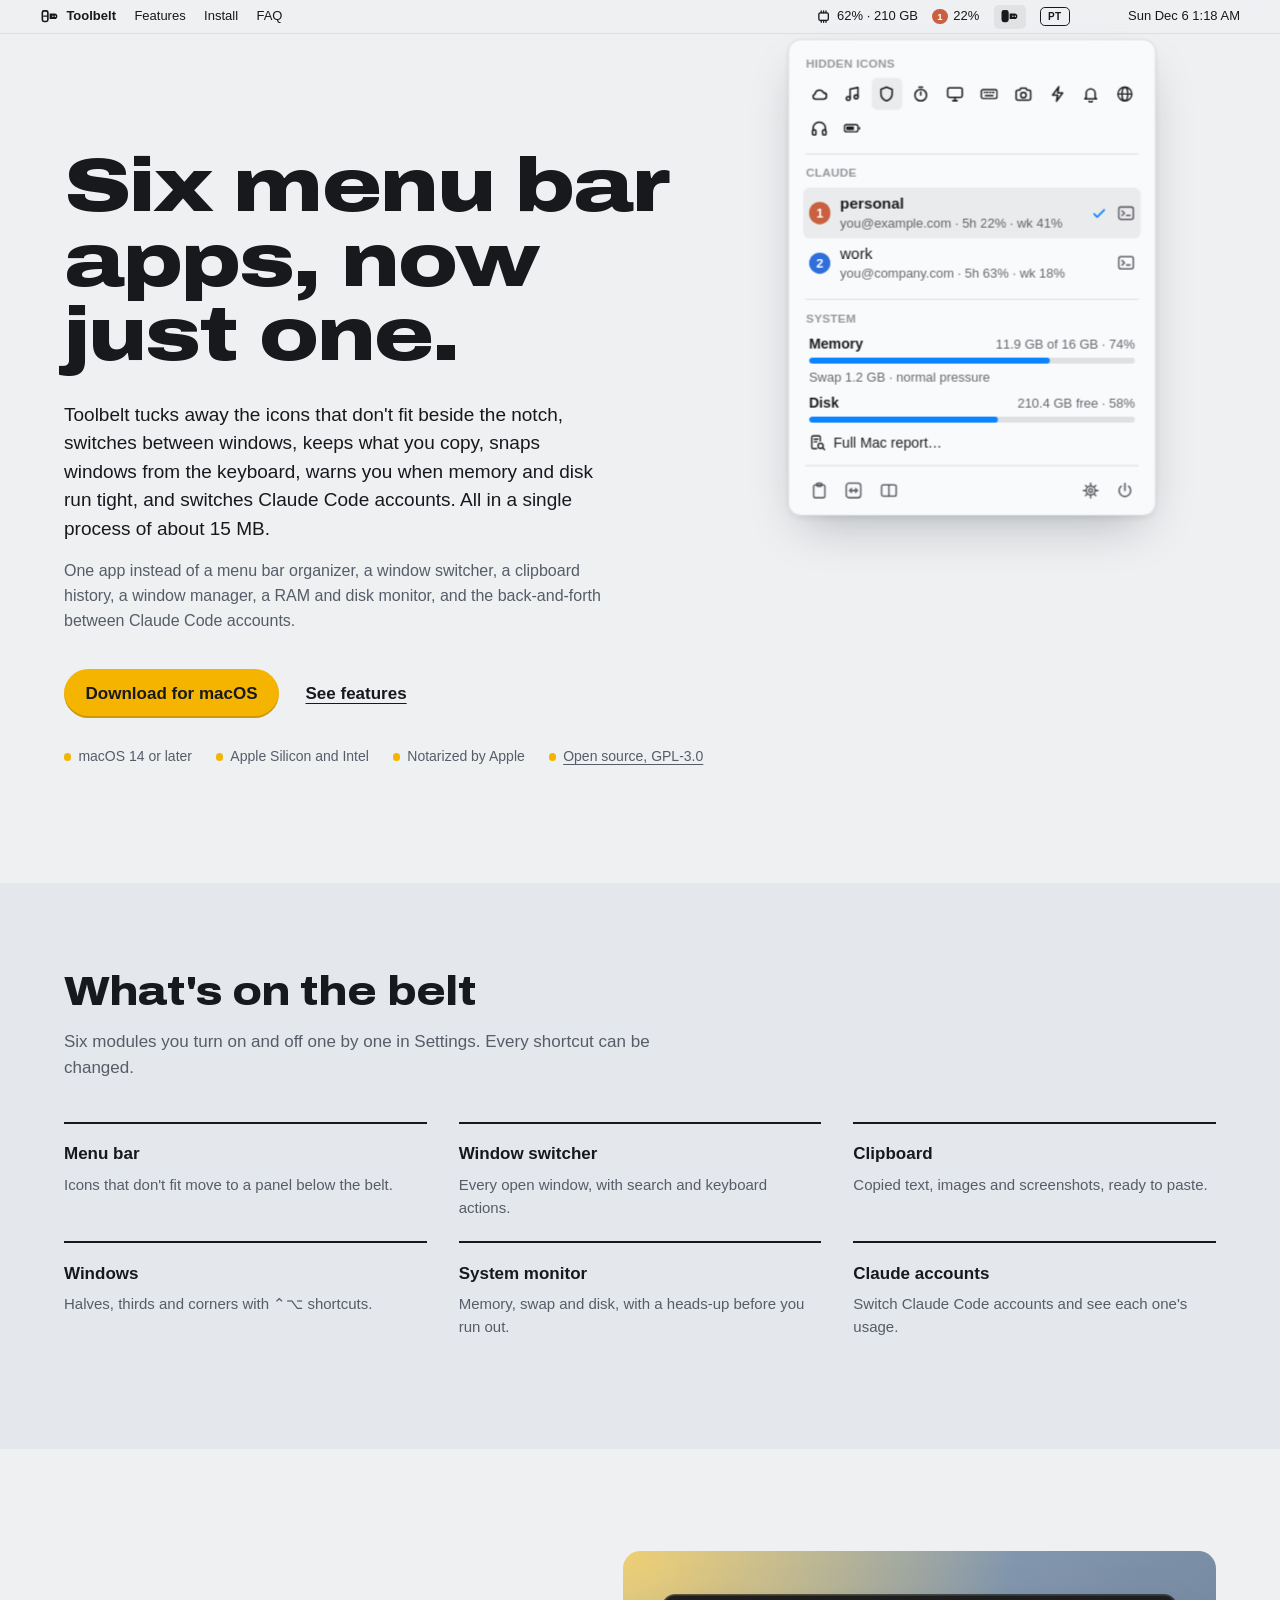
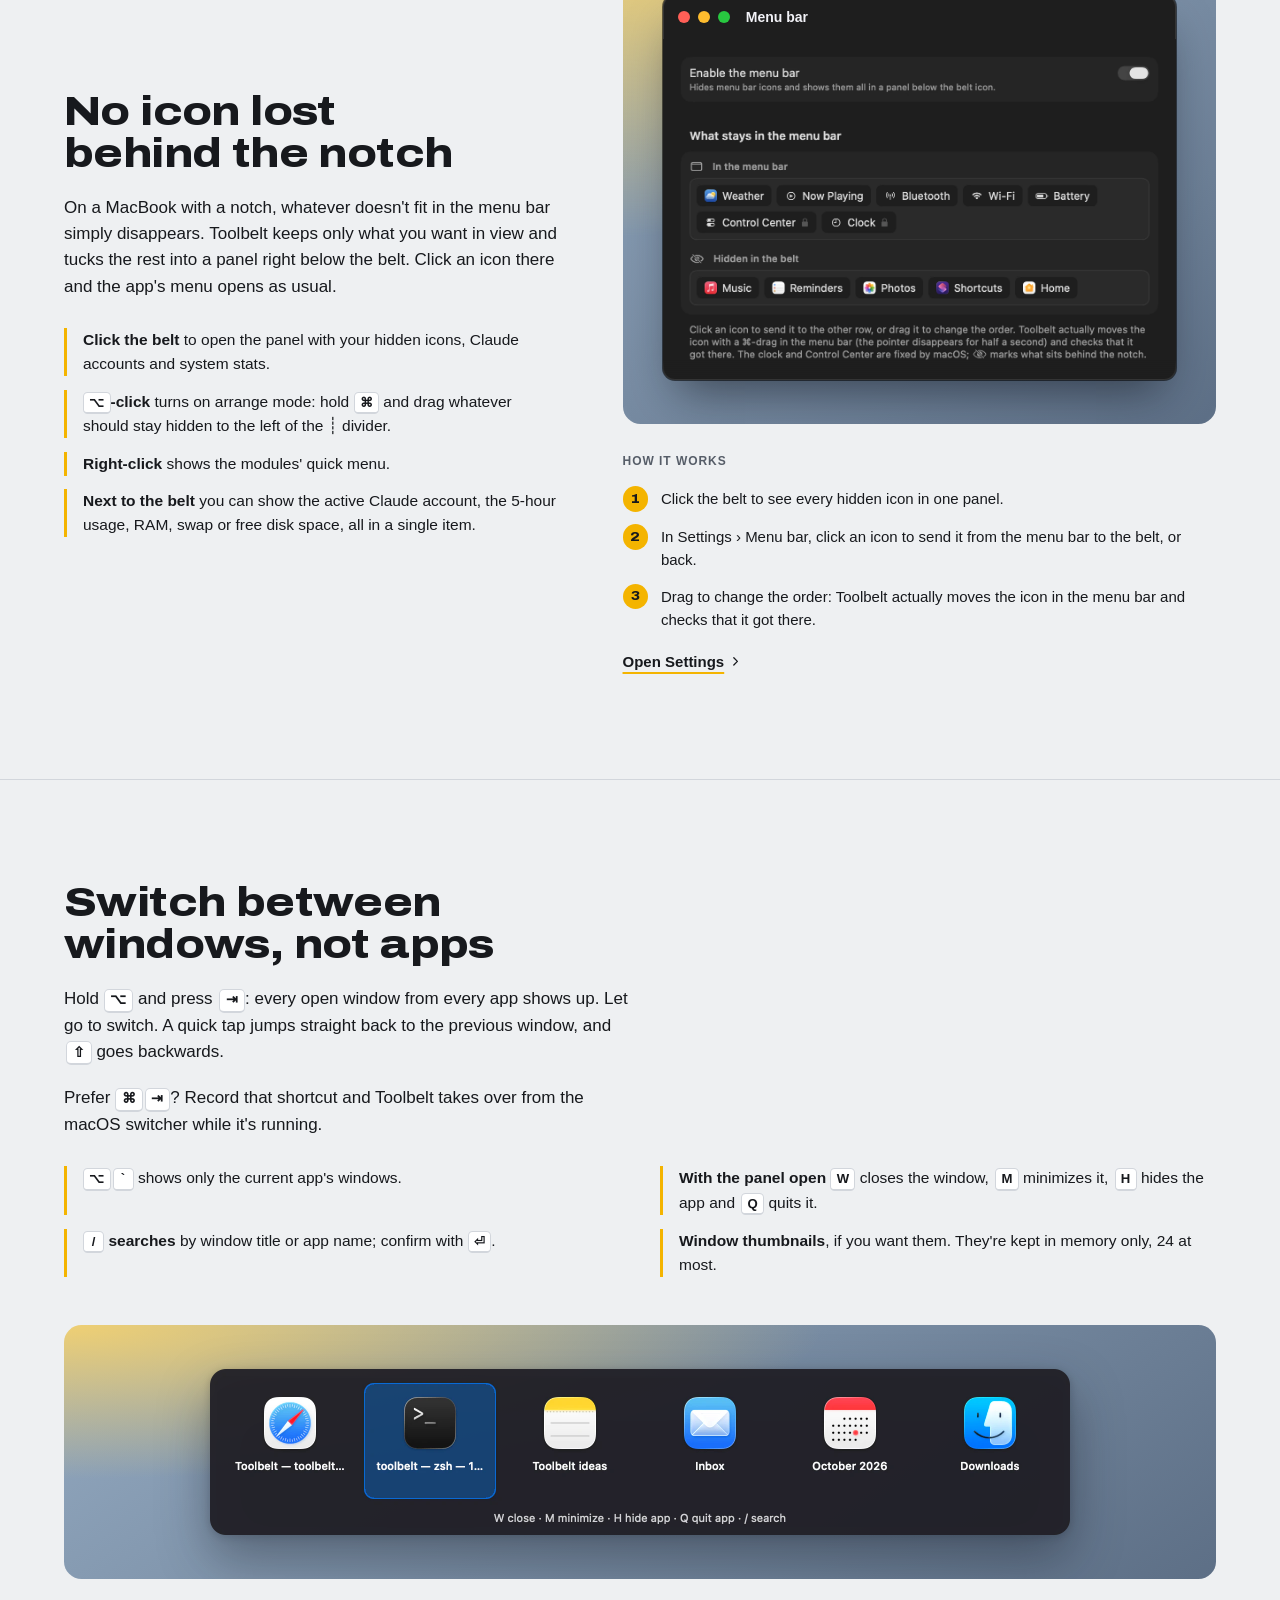
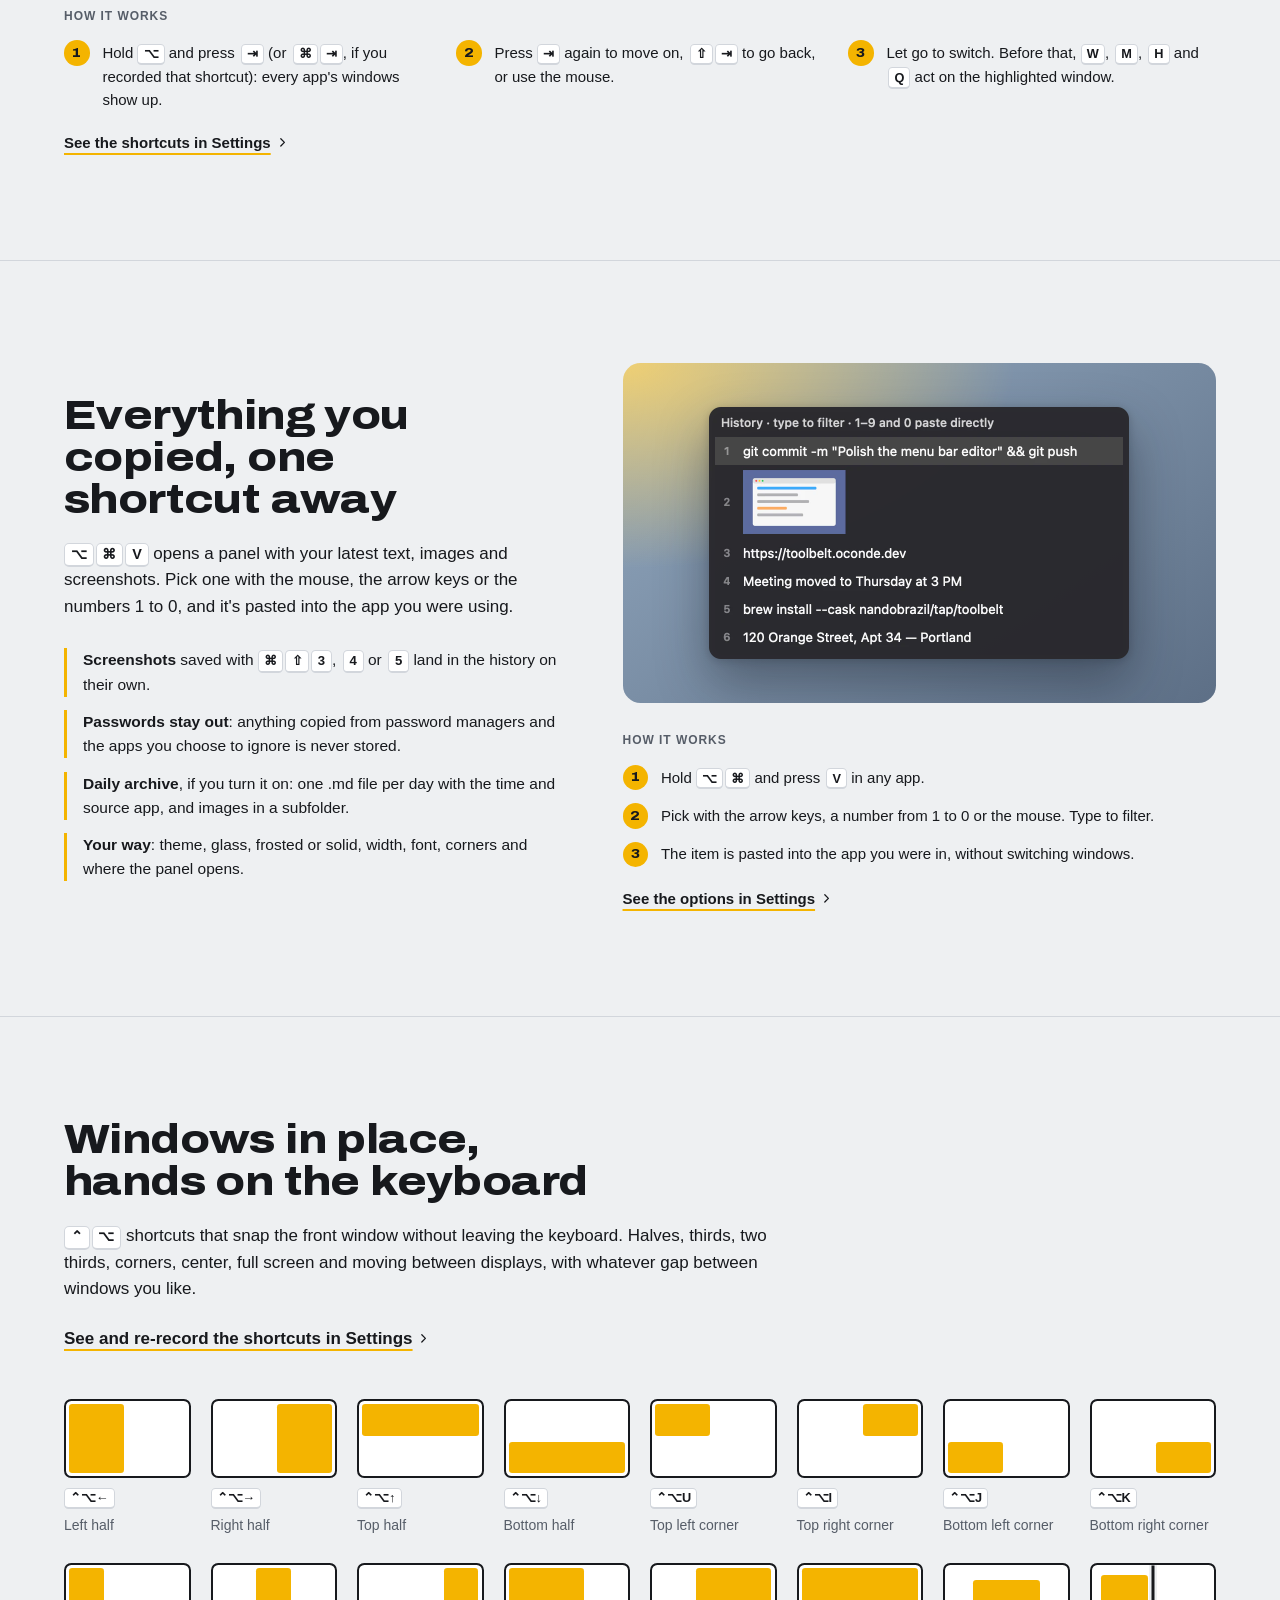
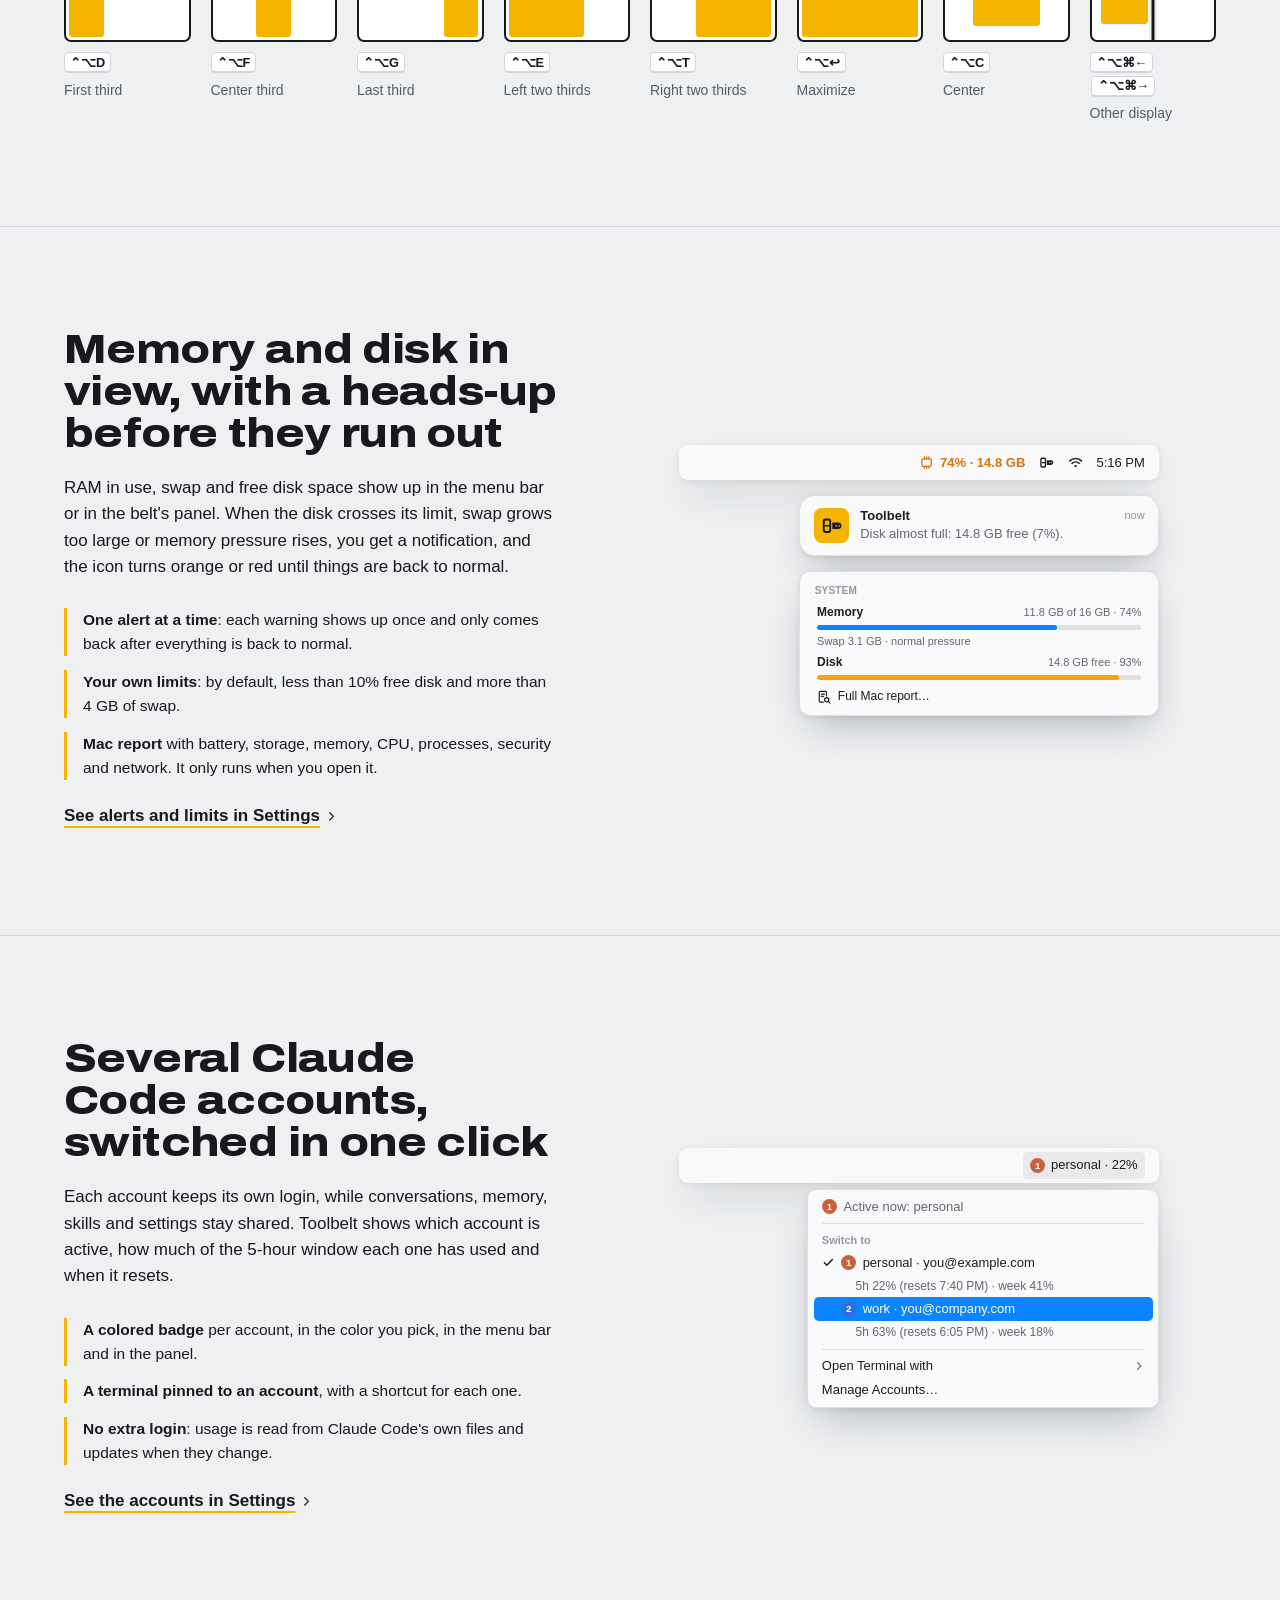
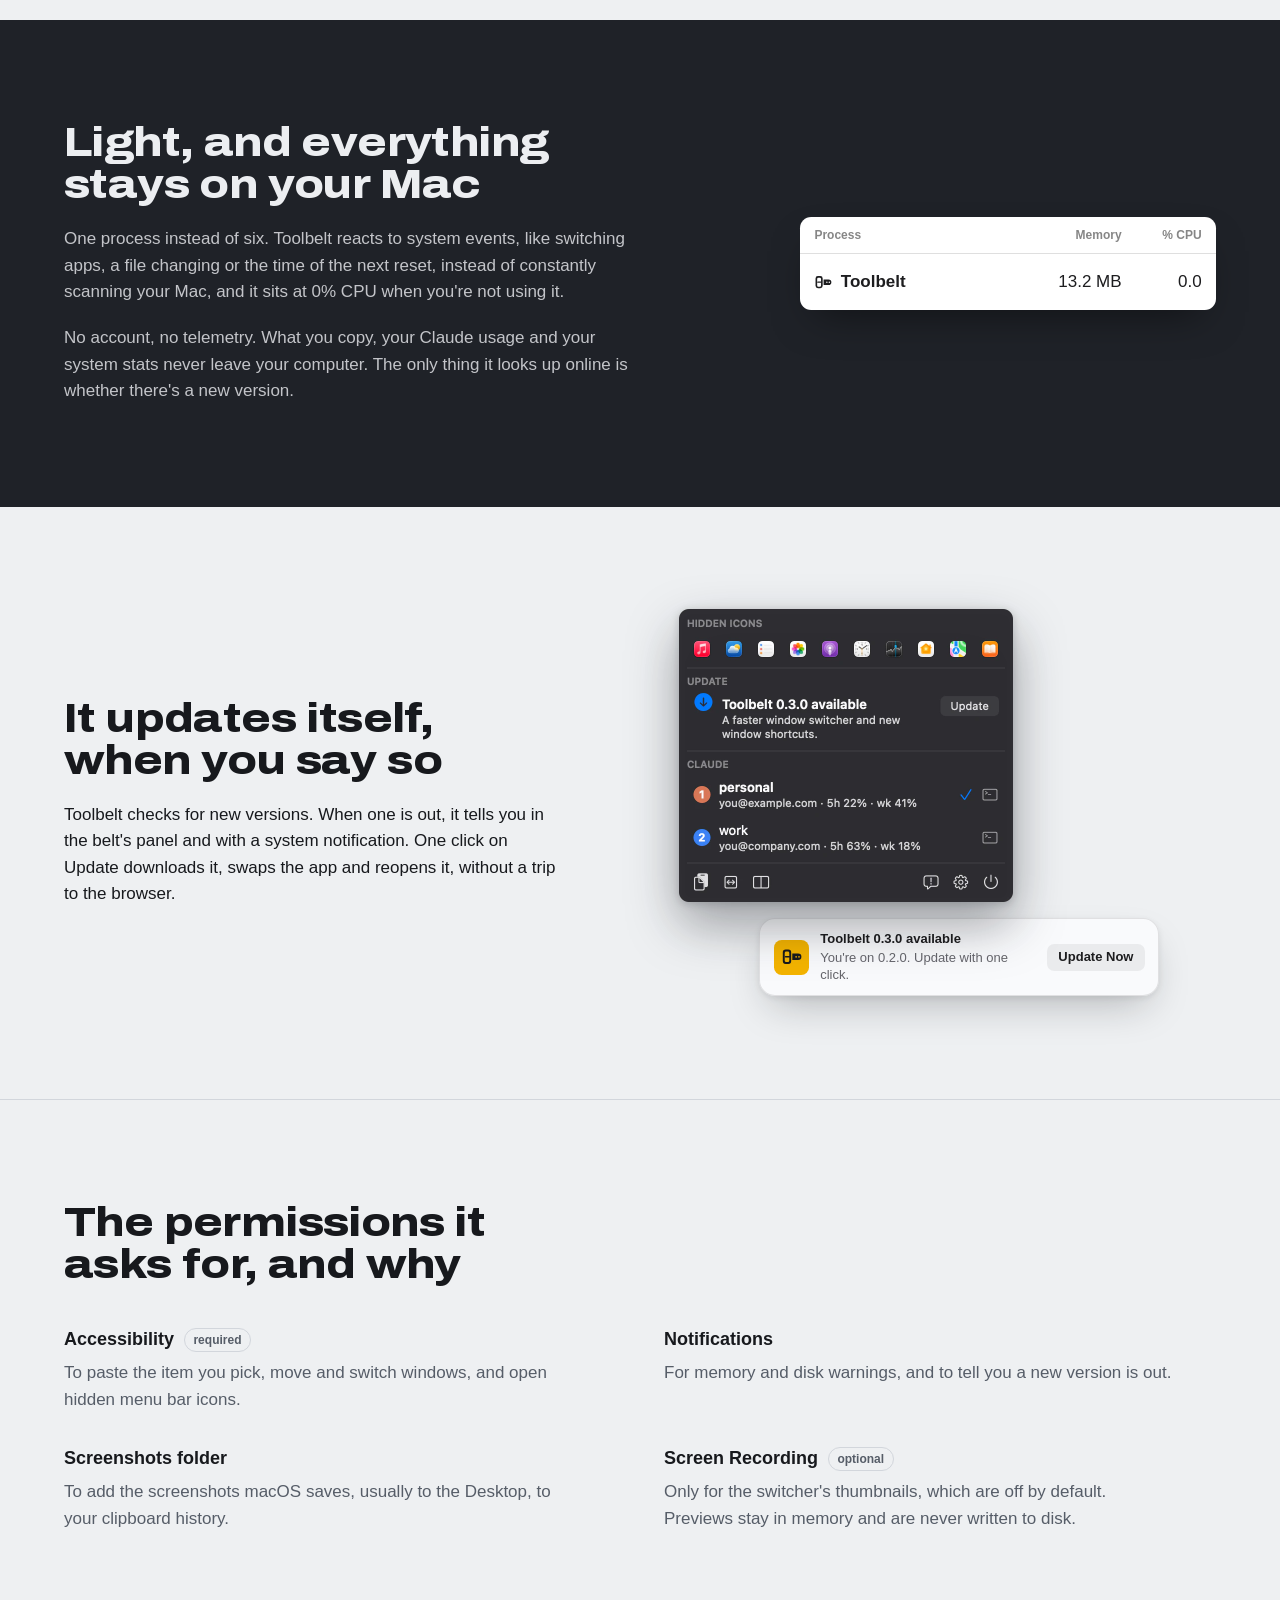
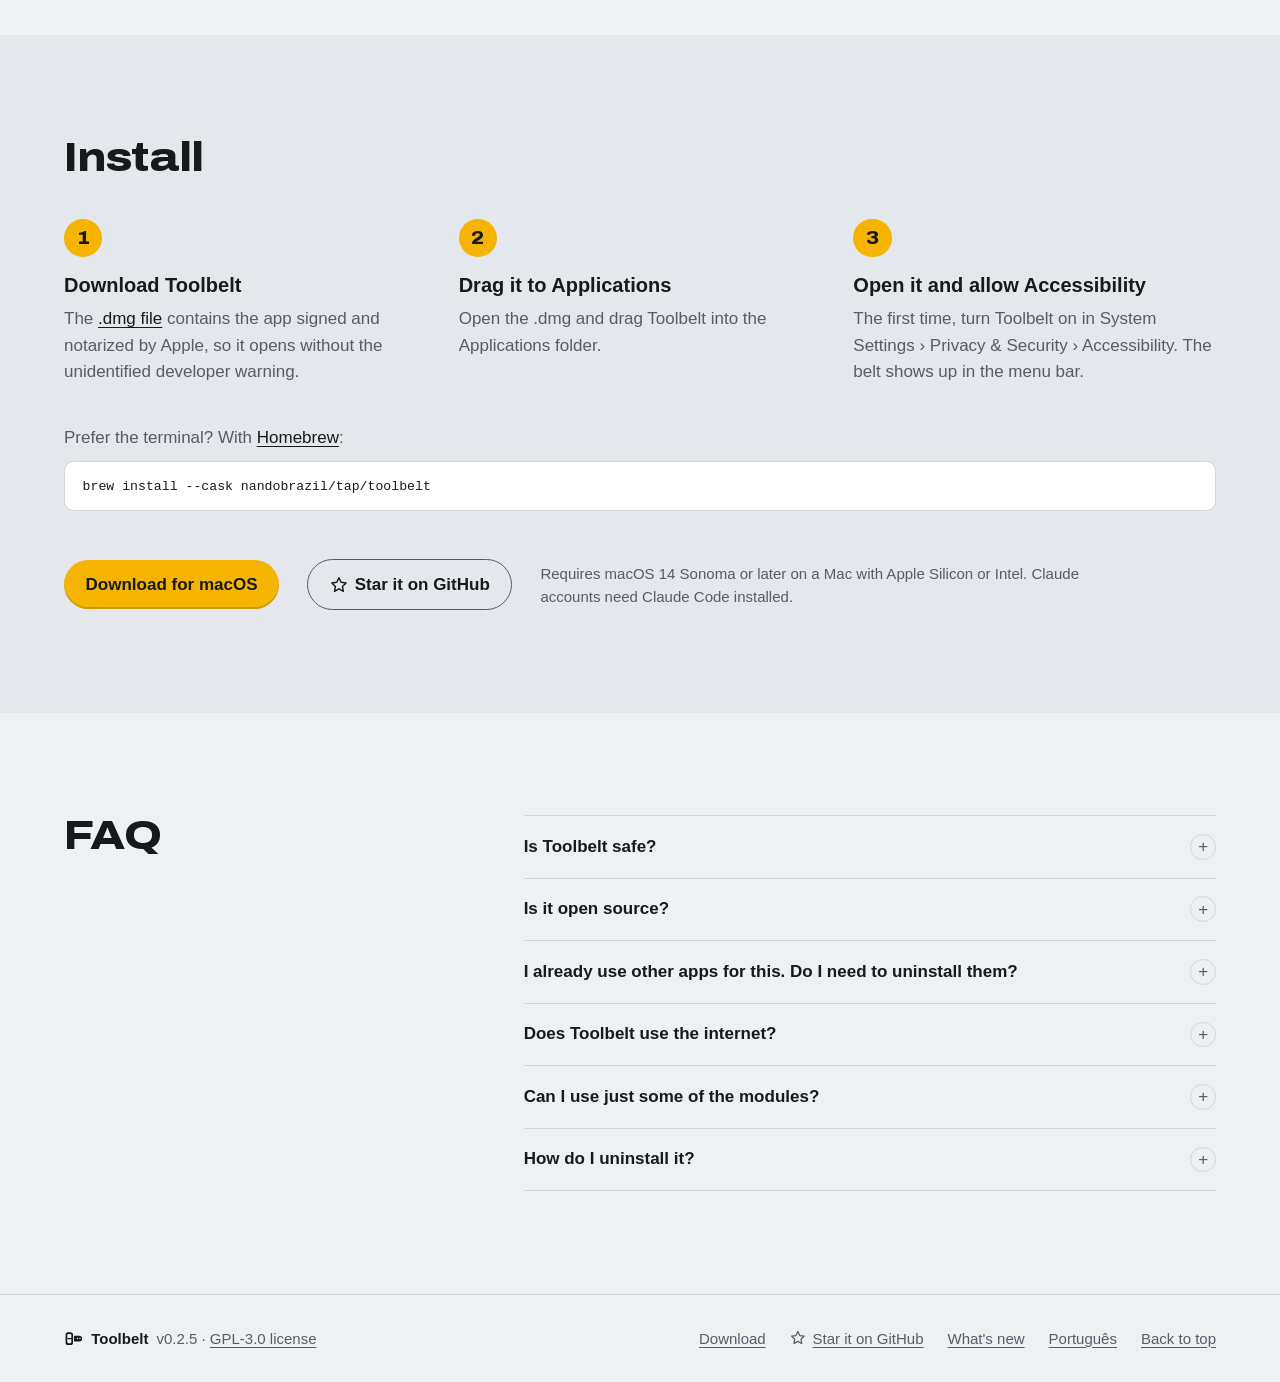
==== commit 068da48c: "Focus switcher windows through the window server Asking the target app to activate itself through Ac" ====
--- a/site/en/index.html
+++ b/site/en/index.html
@@ -503,7 +503,7 @@
 
 <footer class="site-footer">
   <div class="container site-footer__inner">
-    <p class="site-footer__brand"><svg aria-hidden="true"><use href="#belt-closed"/></svg>Toolbelt <span class="site-footer__version">v0.2.4 · <a href="https://github.com/nandobrazil/toolbelt/blob/main/LICENSE">GPL-3.0 license</a></span></p>
+    <p class="site-footer__brand"><svg aria-hidden="true"><use href="#belt-closed"/></svg>Toolbelt <span class="site-footer__version">v0.2.5 · <a href="https://github.com/nandobrazil/toolbelt/blob/main/LICENSE">GPL-3.0 license</a></span></p>
     <nav class="site-footer__links" aria-label="Footer">
       <a href="/download">Download</a>
       <a class="github-link" href="https://github.com/nandobrazil/toolbelt"><svg aria-hidden="true"><use href="#glyph-star"/></svg>Star it on GitHub</a>
